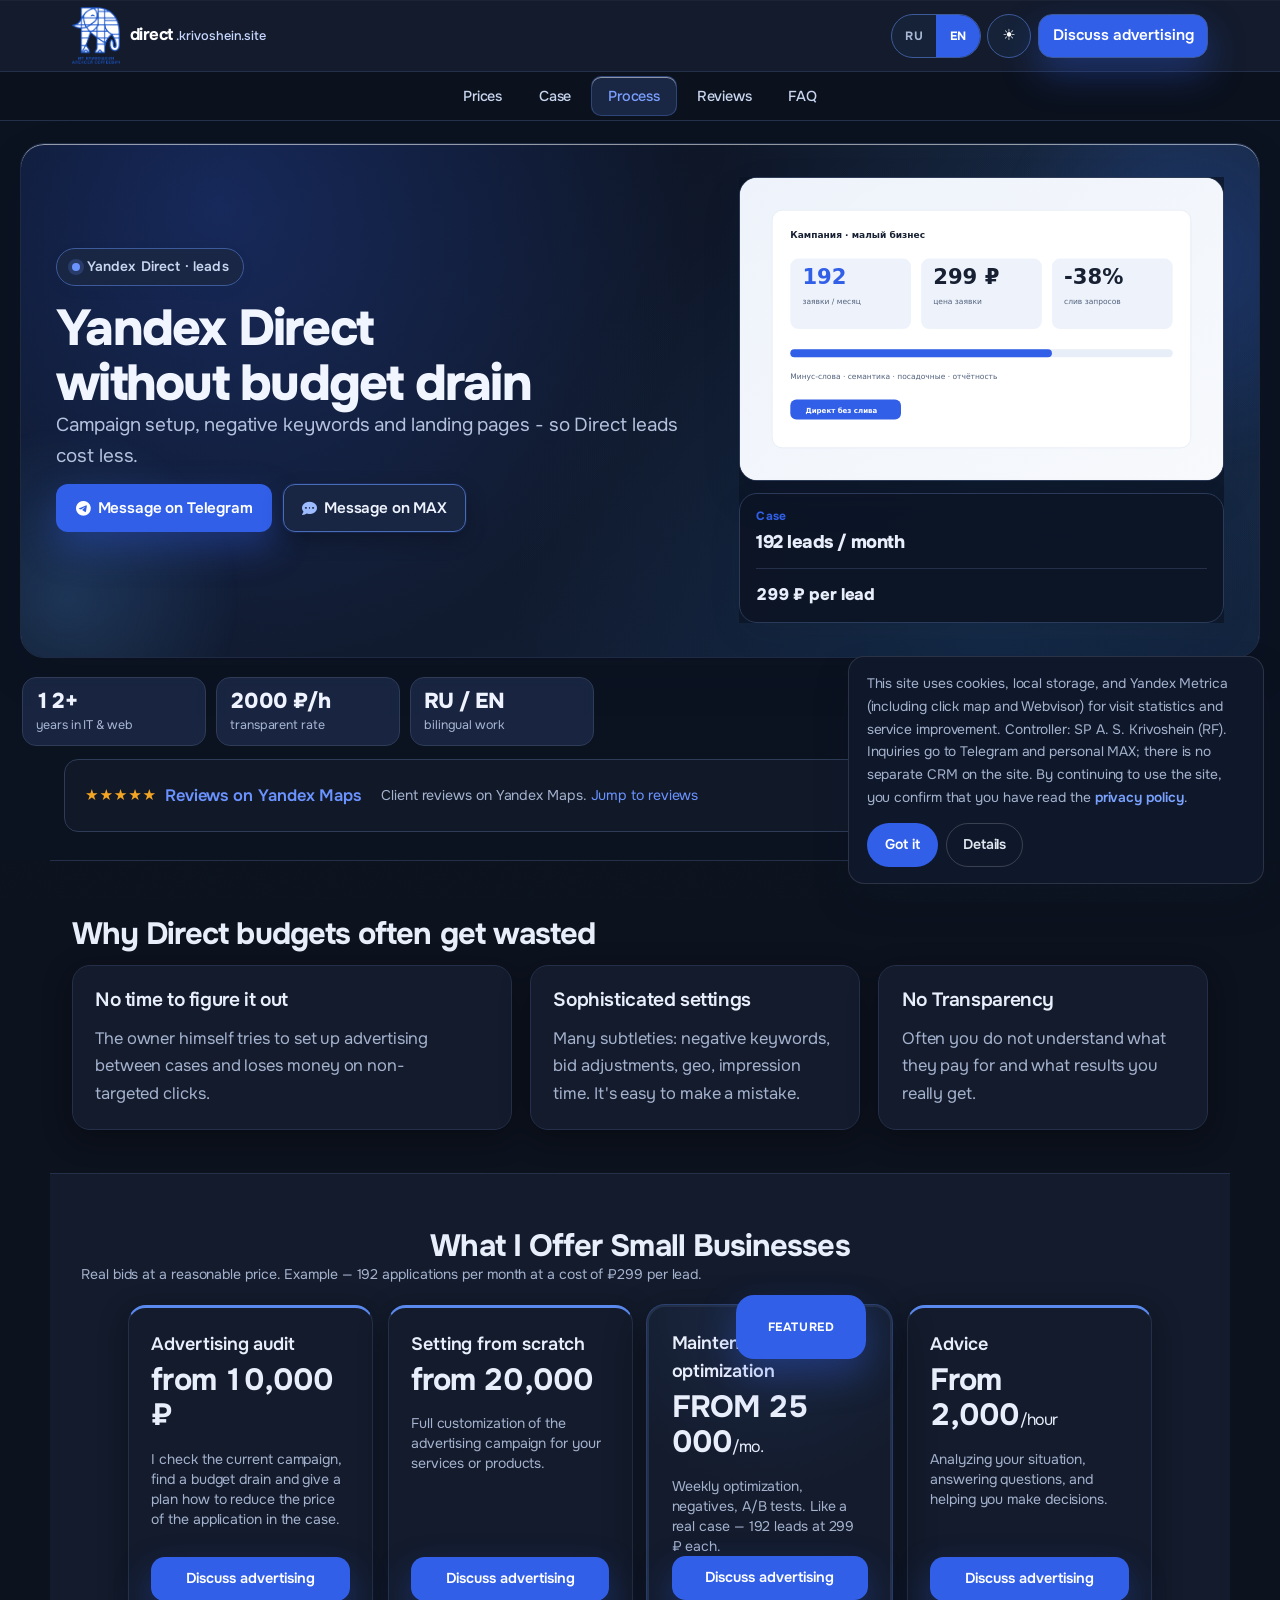
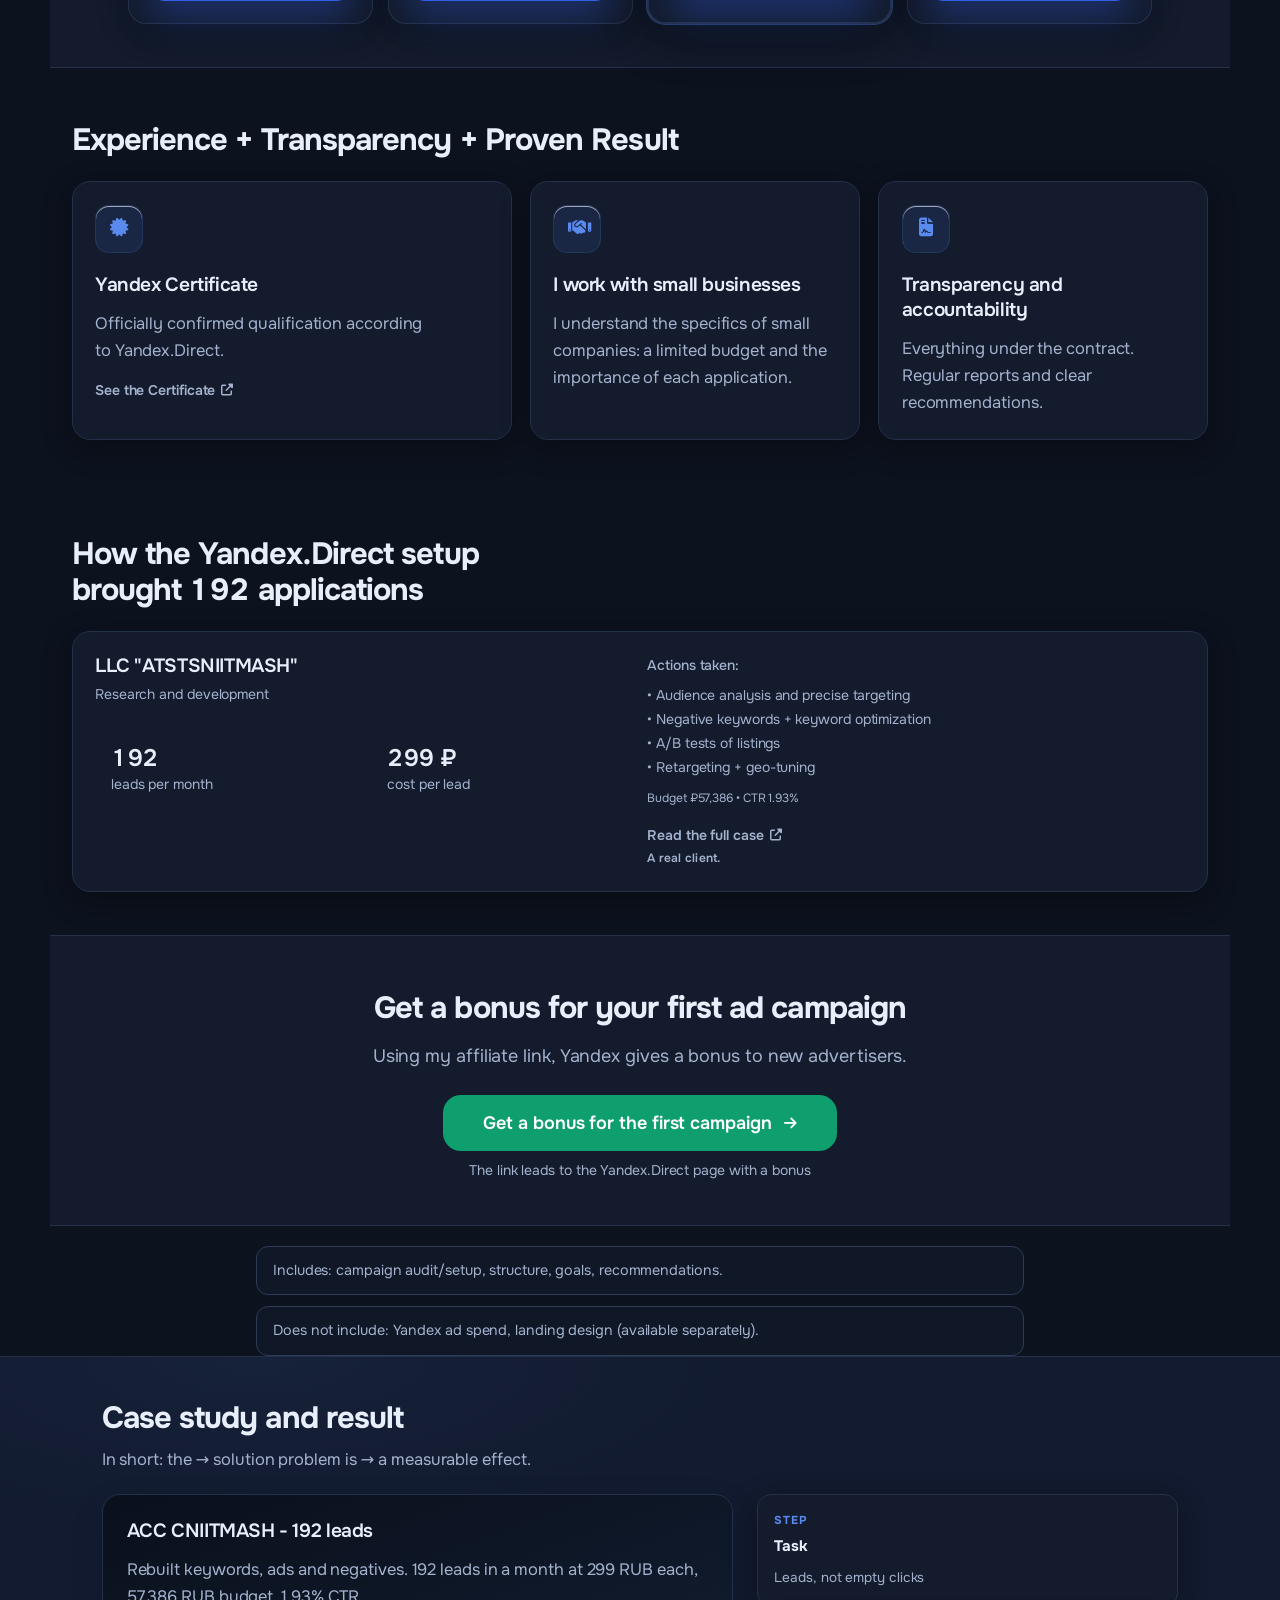
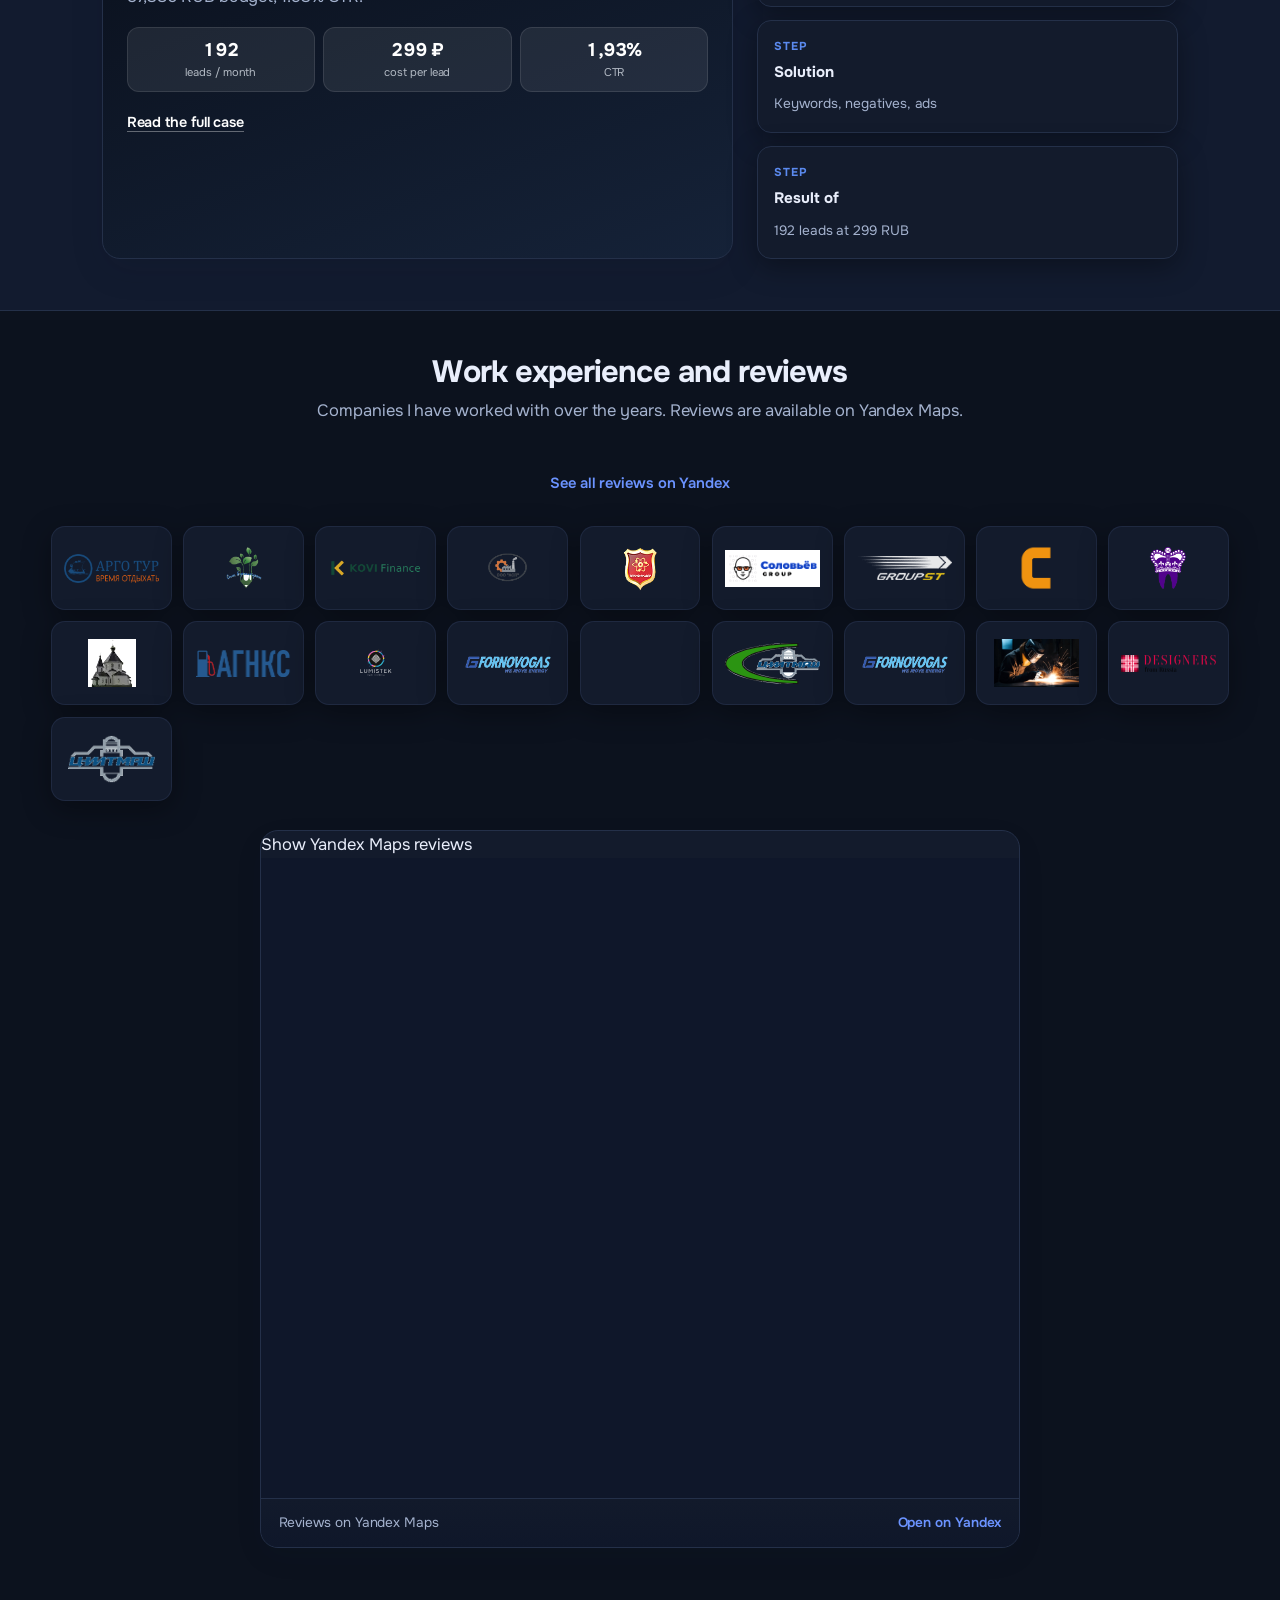
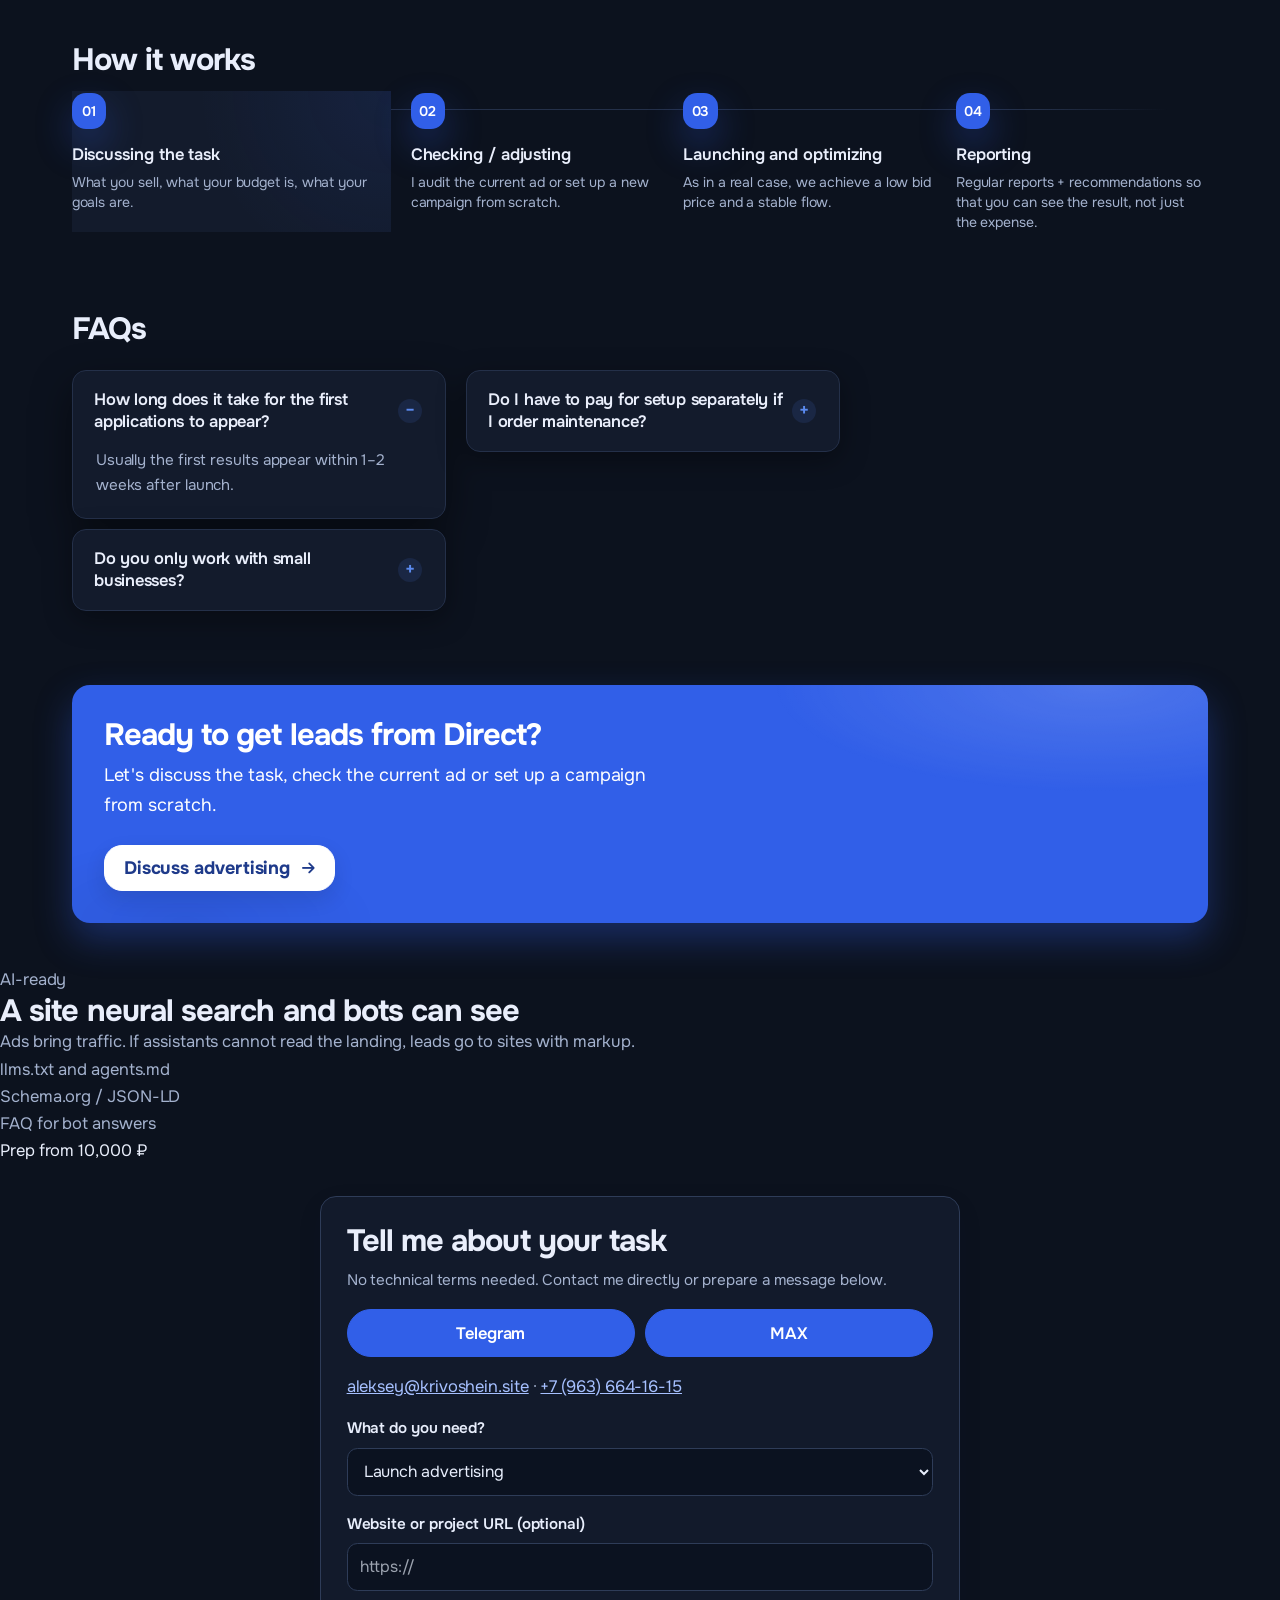
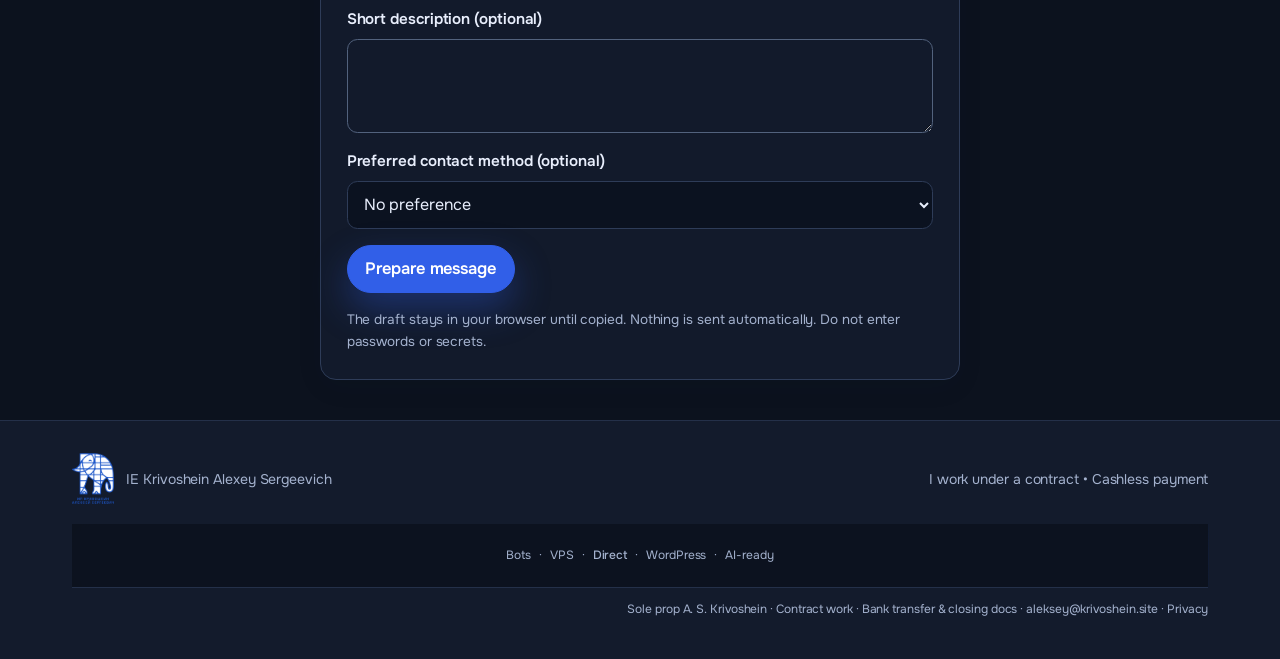
==== index.html @ a892d83e "fix: preserve brief context and contact choice Keep inquiry text in the browser, not in messenger UR" ====
<!DOCTYPE html>
<html lang="ru">
<head>
  <script>
  /* GitHub Pages / subpath staging: set base prefix. On *.krivoshein.site stays "/". */
  (function () {
    try {
      var m = location.pathname.match(/^\/([a-z0-9-]+-krivoshein-site)(?=\/|$)/i);
      var base = m ? ("/" + m[1] + "/") : "/";
      window.__KRV_BASE__ = base;
      // Expose helper for scripts
      window.krvUrl = function (path) {
        path = String(path || "");
        if (!path) return base;
        if (/^https?:\/\//i.test(path) || path.slice(0, 2) === "//") return path;
        if (path.charAt(0) === "/") path = path.slice(1);
        return base + path;
      };
    } catch (e) {
      window.__KRV_BASE__ = "/";
      window.krvUrl = function (path) {
        path = String(path || "");
        if (/^https?:\/\//i.test(path)) return path;
        return path.charAt(0) === "/" ? path : "/" + path;
      };
    }
  })();
  </script>

  <script>
  (function(){try{
    var t=null;
    try{var _q=new URLSearchParams(location.search).get('theme');if(_q==='light'||_q==='dark')t=_q;}catch(e){}
    if(t!=='light'&&t!=='dark'){try{var m=document.cookie.match(/(?:^|;\s*)krv_theme=(light|dark)/);if(m)t=m[1];}catch(e){}}
    if(t!=='light'&&t!=='dark'){try{t=localStorage.getItem('krv_theme');}catch(e){}}
    if(t!=='light'&&t!=='dark'){var h=new Date().getHours();t=(h>=7&&h<20)?'light':'dark';}
    document.documentElement.setAttribute('data-theme',t==='dark'?'dark':'light');
    // Language: only apply stored if user chose manually; else leave default, JS+geo will set
    var manual=localStorage.getItem('krv_lang_manual')==='1';
    var l=localStorage.getItem('krv_lang');
    if(manual&&(l==='ru'||l==='en')) document.documentElement.setAttribute('lang',l);
    else {
      // quick browser hint (no geo in FOUC)
      var nav=(navigator.languages&&navigator.languages[0])||navigator.language||'';
      nav=String(nav).toLowerCase();
      if(/^(ru|be|uk|kk|ky|uz)/.test(nav)) document.documentElement.setAttribute('lang','ru');
      else if(nav) document.documentElement.setAttribute('lang','en');
    }
  }catch(e){}})();
  </script>

  <meta charset="UTF-8">
  <meta name="viewport" content="width=device-width, initial-scale=1.0, viewport-fit=cover">
  <meta name="robots" content="index, follow, max-image-preview:large, max-snippet:-1, max-video-preview:-1">
  <meta name="yandex-verification" content="246fc3936e7bc629">
  <meta name="theme-color" content="#315fe8">

  <!-- Icons: transparent PNG preferred (no white plate) -->
  <link rel="icon" type="image/png" sizes="32x32" href="favicon-32x32.png?v=20260716u">
  <link rel="icon" type="image/png" sizes="16x16" href="favicon-16x16.png?v=20260716u">
  <link rel="icon" type="image/png" sizes="48x48" href="favicon-48x48.png?v=20260716u">
  <link rel="icon" type="image/png" href="favicon.png?v=20260716u">
  <link rel="shortcut icon" href="favicon.ico?v=20260716u">
  <link rel="icon" href="favicon.ico?v=20260716u" sizes="any">
  <link rel="apple-touch-icon" sizes="180x180" href="apple-touch-icon.png?v=20260716u">
  <link rel="icon" type="image/png" sizes="120x120" href="favicon-120x120.png?v=20260726f">
  <link rel="icon" type="image/png" sizes="192x192" href="android-chrome-192x192.png?v=20260726f">
  <link rel="mask-icon" href="android-chrome-192x192.png?v=20260716u" color="#315fe8">

  <meta name="format-detection" content="telephone=no">
  <meta name="description" content="Настройка и ведение Яндекс.Директ: аудит от 10 000 ₽, настройка от 20 000 ₽, ведение от 25 000 ₽/мес.">
  <title>Яндекс.Директ для малого бизнеса | Кривошеин</title>
  <link rel="canonical" href="https://direct.krivoshein.site/">
  <!-- AI discovery -->
  <link rel="describedby" href="https://direct.krivoshein.site/llms.txt" type="text/plain">
  <link rel="alternate" type="text/plain" title="llms.txt" href="https://direct.krivoshein.site/llms.txt">
  <link rel="alternate" type="text/plain" title="llms-full.txt" href="https://direct.krivoshein.site/llms-full.txt">
  <link rel="alternate" type="text/markdown" title="agents.md" href="https://direct.krivoshein.site/agents.md">
  <link rel="alternate" type="application/json" title="openapi.json" href="https://direct.krivoshein.site/openapi.json">
  <link rel="alternate" type="application/json" title="agent.json" href="https://direct.krivoshein.site/.well-known/agent.json">
  <meta name="ai-content-declaration" content="ai-assisted-human-reviewed">
  <meta name="author" content="ИП Кривошеин Алексей Сергеевич">
  <meta name="citation_author" content="Krivoshein Aleksey">
  <link rel="author" href="https://direct.krivoshein.site/humans.txt">


  <!-- Open Graph -->
  <meta property="og:type" content="website">
  <meta property="og:locale" content="ru_RU">
  <meta property="og:site_name" content="Директ | Кривошеин">
  <meta property="og:title" content="Яндекс.Директ для малого бизнеса">
  <meta property="og:description" content="Аудит, настройка и ведение Яндекс.Директ без слива бюджета. Сертифицированный специалист.">
  <meta property="og:url" content="https://direct.krivoshein.site/">
  <meta property="og:image" content="https://direct.krivoshein.site/og.jpg">
  <meta property="og:image:secure_url" content="https://direct.krivoshein.site/og.jpg">
  <meta property="og:image:type" content="image/jpeg">
  <meta property="og:image:width" content="1200">
  <meta property="og:image:height" content="630">
  <meta property="og:image:alt" content="Яндекс.Директ для малого бизнеса">

  <!-- Twitter -->
  <meta name="twitter:card" content="summary_large_image">
  <meta name="twitter:title" content="Яндекс.Директ для малого бизнеса">
  <meta name="twitter:description" content="Аудит, настройка и ведение Яндекс.Директ без слива бюджета. Сертифицированный специалист.">
  <meta name="twitter:image" content="https://direct.krivoshein.site/og.jpg">
  <link rel="manifest" href="site.webmanifest">
  <!-- CSS: Tailwind utilities + studio art direction -->
  <link rel="preload" href="assets/app.css" as="style">
  <link rel="preload" href="assets/art-design.css" as="style">
  <link rel="stylesheet" href="assets/fonts/onest.css">
  <link rel="stylesheet" href="assets/fonts/mono.css">
  <link rel="stylesheet" href="assets/app.css">
  <link rel="stylesheet" href="assets/fa/css/all.min.css">
  <link rel="stylesheet" href="assets/art-design.css">
  <link rel="stylesheet" href="assets/premium.css">
  <link rel="stylesheet" href="assets/theme-i18n.css?v=20260805lift">
  <link rel="stylesheet" href="assets/krv-lift.css?v=20260825aiready">
<link rel="stylesheet" href="assets/krv-bundle.css?v=20260825reviews2">
<!-- Structured Data / JSON-LD -->
  <script type="application/ld+json">
  {
    "@context": "https://schema.org",
    "@type": "Service",
    "name": "Настройка и ведение Яндекс.Директ для малого бизнеса",
    "description": "Аудит, настройка и ведение рекламы в Яндекс.Директ. Аудит от 10 000 ₽, настройка от 20 000 ₽, ведение от 25 000 ₽/мес. Сертифицированный специалист.",
    "url": "https://direct.krivoshein.site/",
    "provider": {
      "@type": "Person",
      "name": "Алексей Кривошеин",
      "url": "https://krivoshein.site/",
      "sameAs": [
        "https://yandex.ru/adv/expert/certificates?certId=301983",
        "https://t.me/DrSlon",
        "https://krivoshein.site/max/"
      ]
    },
    "areaServed": "RU",
    "serviceType": "Яндекс.Директ реклама",
    "offers": [
      {
        "@type": "Offer",
        "name": "Аудит рекламы",
        "price": "10000",
        "priceCurrency": "RUB",
        "description": "Проверка текущей кампании, нахождение ошибок и слива бюджета."
      },
      {
        "@type": "Offer",
        "name": "Настройка с нуля",
        "price": "20000",
        "priceCurrency": "RUB",
        "description": "Полная настройка рекламной кампании."
      },
      {
        "@type": "Offer",
        "name": "Ведение и оптимизация",
        "price": "25000",
        "priceCurrency": "RUB",
        "description": "Еженедельная оптимизация и отчёты (в месяц)."
      }
    ]
  }
  </script>
  <script type="application/ld+json">
{
  "@context": "https://schema.org",
  "@type": "Organization",
  "name": "ИП Кривошеин Алексей Сергеевич",
  "url": "https://krivoshein.site/",
  "logo": "https://direct.krivoshein.site/logo.png",
  "sameAs": [
    "https://github.com/A-Krivoshen",
    "https://t.me/DrSlon",
    "https://krivoshein.site/",
    "https://krivoshein.site/max/"
  ],
  "founder": {
    "@type": "Person",
    "name": "Алексей Кривошеин",
    "url": "https://krivoshein.site/"
  }
}
  </script>
  <script type="application/ld+json">
{
  "@context": "https://schema.org",
  "@type": "FAQPage",
  "mainEntity": [
    {
      "@type": "Question",
      "name": "Сколько нужно времени, чтобы появились первые заявки?",
      "acceptedAnswer": {
        "@type": "Answer",
        "text": "Обычно первые результаты появляются в течение 1-2 недель после запуска."
      }
    },
    {
      "@type": "Question",
      "name": "Нужно ли платить за настройку отдельно, если я заказываю ведение?",
      "acceptedAnswer": {
        "@type": "Answer",
        "text": "Да, настройка оплачивается один раз. Ведение - это ежемесячная работа."
      }
    },
    {
      "@type": "Question",
      "name": "Вы работаете только с малым бизнесом?",
      "acceptedAnswer": {
        "@type": "Answer",
        "text": "В основном да. Мне комфортно работать с небольшими компаниями."
      }
    }
  ]
}
  </script>
  <link rel="stylesheet" href="assets/cookie-pwa.css">
  <meta name="mobile-web-app-capable" content="yes">
  <meta name="apple-mobile-web-app-capable" content="yes">
  <meta name="apple-mobile-web-app-title" content="Яндекс.Директ">
  <!-- AI agent discovery -->
  <link rel="describedby" href="https://direct.krivoshein.site/llms.txt" type="text/markdown" title="llms.txt">
  <link rel="describedby" href="https://direct.krivoshein.site/llms-full.txt" type="text/markdown" title="llms-full.txt">
  <link rel="describedby" href="https://direct.krivoshein.site/agents.md" type="text/markdown" title="agents.md">
  <link rel="alternate" href="https://direct.krivoshein.site/ai.txt" type="text/plain" title="ai.txt">
  <link rel="alternate" href="https://direct.krivoshein.site/openapi.json" type="application/json" title="OpenAPI">
  <link rel="alternate" href="https://direct.krivoshein.site/.well-known/agent.json" type="application/json" title="agent.json">
  <link rel="api-catalog" href="https://direct.krivoshein.site/.well-known/api-catalog" type="application/linkset+json">
  <link rel="stylesheet" href="assets/krv-rwd.css?v=20261106clients">
  <!-- AI schema pack -->
<script type="application/ld+json">
{
  "@context": "https://schema.org",
  "@type": "WebSite",
  "name": "Яндекс.Директ",
  "url": "https://direct.krivoshein.site/",
  "inLanguage": [
    "ru-RU",
    "en"
  ],
  "description": "Аудит, настройка и ведение Яндекс.Директ без слива бюджета.",
  "publisher": {
    "@type": "Organization",
    "name": "ИП Кривошеин Алексей Сергеевич",
    "url": "https://krivoshein.site/"
  }
}
  </script>
<script type="application/ld+json">
{
  "@context": "https://schema.org",
  "@type": "BreadcrumbList",
  "itemListElement": [
    {
      "@type": "ListItem",
      "position": 1,
      "name": "Кривошеин",
      "item": "https://krivoshein.site/"
    },
    {
      "@type": "ListItem",
      "position": 2,
      "name": "Яндекс.Директ",
      "item": "https://direct.krivoshein.site/"
    }
  ]
}
  </script>
<script type="application/ld+json">
{
  "@context": "https://schema.org",
  "@type": "ProfessionalService",
  "name": "Яндекс.Директ",
  "url": "https://direct.krivoshein.site/",
  "image": "https://direct.krivoshein.site/og.jpg",
  "description": "Аудит, настройка и ведение Яндекс.Директ без слива бюджета.",
  "areaServed": "RU",
  "availableLanguage": [
    "Russian",
    "English"
  ],
  "priceRange": "₽₽",
  "telephone": "+79636641615",
  "email": "aleksey@krivoshein.site",
  "sameAs": [
    "https://t.me/DrSlon",
    "https://krivoshein.site/max/",
    "https://krivoshein.site/",
    "https://github.com/A-Krivoshen"
  ],
  "founder": {
    "@type": "Person",
    "name": "Алексей Кривошеин",
    "url": "https://krivoshein.site/"
  },
  "contactPoint": [
    {
      "@type": "ContactPoint",
      "contactType": "sales",
      "availableLanguage": [
        "Russian",
        "English"
      ],
      "url": "https://krivoshein.site/contacts/",
      "email": "aleksey@krivoshein.site",
      "telephone": "+79636641615"
    }
  ]
}
  </script>
  <link rel="stylesheet" href="assets/contact-brief.css?v=20261114">
</head>
<body class="has-mobile-cta art-lb" data-product="direct">
  <a class="skip-link" href="#main">К содержанию</a>

  <!-- NAV -->
  <nav class="bg-white border-b border-slate-200 sticky top-0 z-50">
    <div class="max-w-screen-xl mx-auto px-5">
            <div class="flex items-center justify-between gap-3 min-h-16 py-2">
        <div class="krv-nav-brand">
          <a href="https://direct.krivoshein.site">
            <img src="logo.png?v=20260716" alt="Krivoshein" width="56" height="66" class="krv-logo krv-logo--nav" decoding="async">
          </a>
          <div class="krv-nav-title">
            <span class="font-display text-2xl font-semibold tracking-tight">direct</span>
            <span class="text-slate-500 text-xl">.krivoshein.site</span>
          </div>
        </div>
        <div class="krv-nav-right">
          <a href="#brief"
             class="krv-nav-cta inline-flex items-center justify-center px-5 py-2.5 text-sm font-semibold bg-krv text-white border border-transparent hover:bg-krv-dark rounded-2xl transition-all shadow-krv-cta">
            Обсудить рекламу
          </a>
        </div>
      </div>
    </div>
  </nav>
  <!-- PREMIUM SUBNAV -->
  <nav class="krv-subnav" aria-label="Разделы страницы">
    <div class="krv-subnav__inner">
      <a href="#pricing">Цены</a>
      <a href="#case">Кейс</a>
      <a href="#how">Процесс</a>
      <a href="#reviews">Отзывы</a>
      <a href="#faq">FAQ</a>
    </div>
  </nav>

<main id="main">
<!-- HERO -->
  <div class="drslon-hero-wrap">
    <section class="drslon-hero drslon-hero--split" aria-label="Яндекс.Директ">
      <div class="drslon-hero__inner">
        <div class="drslon-hero__chip">
          <span class="drslon-hero__chip-dot" aria-hidden="true"></span>
          <span>Яндекс.Директ · заявки</span>
        </div>
        <h1 class="drslon-hero__title">Яндекс.Директ<br>без слива бюджета</h1>
        <p class="drslon-hero__lead">Настройка кампаний, минус-слова и посадочные. Чтобы заявки из Директа шли дешевле.</p>
        <div class="drslon-hero__cta">
          <a class="drslon-hero__btn drslon-hero__btn--primary" href="https://t.me/DrSlon" target="_blank" rel="noopener noreferrer">
            <i class="fa-brands fa-telegram" aria-hidden="true"></i>
            Написать в Telegram
          </a>
          <a class="drslon-hero__btn drslon-hero__btn--ghost" href="https://krivoshein.site/max" target="_blank" rel="noopener noreferrer">
            <i class="fa-solid fa-comment-dots" aria-hidden="true"></i>
            Написать в MAX
          </a>
        </div>
      </div>

      <aside class="drslon-hero__visual" aria-label="Кейс Директ">
        <div class="drslon-hero__shot">
          <img fetchpriority="high" src="assets/cases/direct-hero.svg" alt="Кейс: 192 заявки по 299 рублей" width="960" height="600" loading="eager" decoding="async">
        </div>
        <div class="drslon-hero__panel drslon-hero__panel--compact">
          <div class="drslon-hero__panel-kicker">Кейс</div>
          <div class="drslon-hero__panel-title">192 заявки / мес</div>
          <div class="drslon-hero__panel-price">299 ₽ за лид</div>
        </div>
      </aside>
    </section>

      <div class="drslon-hero__stats krv-hero-trust" role="list" aria-label="Ключевые факты">
        <div class="drslon-hero__stat" role="listitem">
          <span class="drslon-hero__stat-value">12+</span>
          <span class="drslon-hero__stat-label">лет в ИТ и веб</span>
        </div>
        <div class="drslon-hero__stat" role="listitem">
          <span class="drslon-hero__stat-value">2000 ₽/h</span>
          <span class="drslon-hero__stat-label">прозрачная ставка</span>
        </div>
        <div class="drslon-hero__stat" role="listitem">
          <span class="drslon-hero__stat-value">RU / EN</span>
          <span class="drslon-hero__stat-label">двуязычная работа</span>
        </div>
      </div>
      <div class="krv-social-strip">
        <a class="krv-social-strip__rating" href="https://yandex.ru/maps/org/ip_krivoshein_aleksey_sergeyevich/100156734340/reviews/" target="_blank" rel="noopener noreferrer">
          <span class="krv-social-strip__stars" aria-hidden="true">★★★★★</span>
          <span>Отзывы на Яндекс Картах</span>
        </a>
        <p class="krv-social-strip__note">Отзывы клиентов на Яндекс Картах. <a href="#reviews">Перейти к отзывам</a></p>
      </div>

  </div>


  <!-- ПРОБЛЕМА -->
  <div class="max-w-screen-xl mx-auto px-5 py-8 md:py-10 lg:py-12 border-t border-slate-200">
    <div class="max-w-2xl mb-6 md:mb-5 md:mb-6">
      <h2 class="font-display text-3xl tracking-tight font-semibold mt-3">Почему в Директе часто сливают бюджет</h2>
    </div>

    <div class="grid krv-asym-grid md:grid-cols-3 gap-5">
      <div class="krv-reveal bg-white p-6 md:p-7 rounded-3xl border border-slate-200 hover:shadow-sm transition-all" data-reveal-delay="1">
        <h3 class="font-semibold text-xl">Нет времени разбираться</h3>
        <p class="mt-3 text-slate-600">Владелец сам пытается настроить рекламу между делами и теряет деньги на нецелевых кликах.</p>
      </div>
      <div class="krv-reveal bg-white p-6 md:p-7 rounded-3xl border border-slate-200 hover:shadow-sm transition-all" data-reveal-delay="2">
        <h3 class="font-semibold text-xl">Сложные настройки</h3>
        <p class="mt-3 text-slate-600">Много тонкостей: минус-слова, корректировки ставок, гео, время показа. Легко ошибиться.</p>
      </div>
      <div class="krv-reveal bg-white p-6 md:p-7 rounded-3xl border border-slate-200 hover:shadow-sm transition-all" data-reveal-delay="3">
        <h3 class="font-semibold text-xl">Нет прозрачности</h3>
        <p class="mt-3 text-slate-600">Часто не понимаешь, за что именно платят и какие результаты реально получаешь.</p>
      </div>
    </div>
  </div>

  <!-- УСЛУГИ И ЦЕНЫ -->
  <div id="pricing" class="max-w-screen-xl mx-auto px-5 py-8 md:py-10 lg:py-12 bg-white border-y border-slate-200 krv-reveal">
    <div class="text-center mb-6 md:mb-5 md:mb-6">
      <h2 class="font-display text-3xl tracking-tight font-semibold mt-3">Что я предлагаю малому бизнесу</h2>
      <p class="text-sm text-slate-600 max-w-md mx-auto">Реальные заявки по разумной цене. Пример - 192 заявки за месяц при стоимости 299 ₽ за лид.</p>
    </div>

    <div class="grid krv-keep-equal md:grid-cols-2 lg:grid-cols-4 gap-5 max-w-5xl mx-auto">
      <div class="border border-slate-200 rounded-3xl p-6 flex flex-col hover:shadow-sm transition-all">
        <div class="flex-1">
          <div class="font-semibold text-lg">Аудит рекламы</div>
          <div class="mt-1 text-3xl font-semibold tracking-tight">от 10 000 ₽</div>
          <div class="mt-4 text-sm text-slate-600">Проверяю текущую кампанию, нахожу слив бюджета и даю план, как в кейсе снизить цену заявки.</div>
        
        </div>
        <a href="#brief" data-krv-need="audit"
           class="mt-auto pt-5 block text-center bg-krv shadow-krv-cta hover:bg-krv-dark transition-colors text-white font-semibold py-3 rounded-2xl text-sm">
          Обсудить рекламу
        </a>
            </div>

      <div class="border border-slate-200 rounded-3xl p-6 flex flex-col hover:shadow-sm transition-all">
        <div class="flex-1">
          <div class="font-semibold text-lg">Настройка с нуля</div>
          <div class="mt-1 text-3xl font-semibold tracking-tight">от 20 000 ₽</div>
          <div class="mt-4 text-sm text-slate-600">Полная настройка рекламной кампании под ваши услуги или товары.</div>
        
        </div>
        <a href="#brief" data-krv-need="launch"
           class="mt-auto pt-5 block text-center bg-krv shadow-krv-cta hover:bg-krv-dark transition-colors text-white font-semibold py-3 rounded-2xl text-sm">
          Обсудить рекламу
        </a>
            </div>

      <div class="border-2 border-krv rounded-3xl p-6 flex flex-col relative hover:shadow-sm transition-all">
        <div class="absolute -top-3 right-6 bg-krv text-white text-xs font-bold px-4 h-7 flex items-center rounded-3xl tracking-wider">ПОПУЛЯРНО</div>
        <div class="flex-1">
          <div class="font-semibold text-lg">Ведение и оптимизация</div>
          <div class="mt-1 text-3xl font-semibold tracking-tight">от 25 000 ₽<span class="text-base font-normal">/мес</span></div>
          <div class="mt-4 text-sm text-slate-600">Еженедельная оптимизация, минус-слова, A/B-тесты. Результат как в реальном кейсе - 192 заявки по 299 ₽ за лид.</div>
        
        </div>
        <a href="#brief" data-krv-need="optimize"
           class="mt-auto pt-5 block text-center bg-krv shadow-krv-cta hover:bg-krv-dark transition-colors text-white font-semibold py-3 rounded-2xl text-sm">
          Обсудить рекламу
        </a>
            </div>

      <div class="border border-slate-200 rounded-3xl p-6 flex flex-col hover:shadow-sm transition-all">
        <div class="flex-1">
          <div class="font-semibold text-lg">Консультация</div>
          <div class="mt-1 text-3xl font-semibold tracking-tight">от 2 000 ₽<span class="text-base font-normal">/час</span></div>
          <div class="mt-4 text-sm text-slate-600">Разбор вашей ситуации, ответы на вопросы, помощь в принятии решений.</div>
        
        </div>
        <a href="#brief" data-krv-need="consult"
           class="mt-auto pt-5 block text-center bg-krv shadow-krv-cta hover:bg-krv-dark transition-colors text-white font-semibold py-3 rounded-2xl text-sm">
          Обсудить рекламу
        </a>
            </div>
    </div>
  </div>

  <!-- ПОЧЕМУ Я -->
  <div class="max-w-screen-xl mx-auto px-5 py-8 md:py-10 lg:py-12">
    <div class="max-w-2xl mb-5 md:mb-6">
      <h2 class="font-display text-3xl tracking-tight font-semibold mt-3">Опыт + прозрачность + доказанный результат</h2>
    </div>

    <div class="grid krv-asym-grid md:grid-cols-3 gap-5">
      <div class="krv-reveal bg-white p-6 md:p-7 rounded-3xl border border-slate-200 hover:shadow-sm transition-all" data-reveal-delay="1">
        <div class="w-12 h-12 bg-krv-soft text-krv rounded-2xl flex items-center justify-center mb-5">
          <i class="fa-solid fa-certificate"></i>
        </div>
        <h3 class="font-semibold text-xl">Сертификат Яндекса</h3>
        <p class="mt-3 text-slate-600">Официально подтверждённая квалификация по Яндекс.Директ.</p>
        <a href="https://yandex.ru/adv/expert/certificates?certId=301983&lastname=Кривошеин" target="_blank" 
           class="inline-flex items-center text-sm text-krv mt-4 hover:underline">
          Посмотреть сертификат <i class="fa-solid fa-external-link-alt ml-1.5 text-xs"></i>
        </a>
      </div>

      <div class="krv-reveal bg-white p-6 md:p-7 rounded-3xl border border-slate-200 hover:shadow-sm transition-all" data-reveal-delay="2">
        <div class="w-12 h-12 bg-krv-soft text-krv rounded-2xl flex items-center justify-center mb-5">
          <i class="fa-solid fa-handshake"></i>
        </div>
        <h3 class="font-semibold text-xl">Работаю с малым бизнесом</h3>
        <p class="mt-3 text-slate-600">Понимаю специфику небольших компаний: ограниченный бюджет и важность каждой заявки.</p>
      </div>

      <div class="krv-reveal bg-white p-6 md:p-7 rounded-3xl border border-slate-200 hover:shadow-sm transition-all" data-reveal-delay="3">
        <div class="w-12 h-12 bg-krv-soft text-krv rounded-2xl flex items-center justify-center mb-5">
          <i class="fa-solid fa-file-contract"></i>
        </div>
        <h3 class="font-semibold text-xl">Прозрачность и отчётность</h3>
        <p class="mt-3 text-slate-600">Всё по договору. Регулярные отчёты и понятные рекомендации.</p>
      </div>
    </div>
  </div>

  <!-- КЕЙС -->
  <div class="max-w-screen-xl mx-auto px-5 py-8 md:py-10 lg:py-12">
    <div class="max-w-2xl mb-5 md:mb-6">
      <h2 class="font-display text-3xl tracking-tight font-semibold mt-3">Как настройка Директа принесла 192 заявки</h2>
    </div>

    <div class="bg-white border border-slate-200 rounded-3xl p-7 md:p-8">
      <div class="grid md:grid-cols-2 gap-8">
        <div>
          <h3 class="font-semibold text-lg">ООО «АЦЦНИИТМАШ»</h3>
          <p class="text-sm text-slate-600 mt-1">Научные исследования и технологические разработки</p>

          <div class="mt-5 grid grid-cols-2 gap-4 text-sm">
            <div class="bg-slate-50 rounded-2xl p-4">
              <div class="text-2xl font-semibold tracking-tighter">192</div>
              <div class="text-slate-600">заявки за месяц</div>
            </div>
            <div class="bg-slate-50 rounded-2xl p-4">
              <div class="text-2xl font-semibold tracking-tighter">299 ₽</div>
              <div class="text-slate-600">стоимость заявки</div>
            </div>
          </div>
        </div>

        <div class="text-sm text-slate-600">
          <p class="font-medium text-slate-700">Что было сделано:</p>
          <ul class="mt-2 space-y-1 text-sm">
            <li>• Анализ аудитории и точный таргетинг</li>
            <li>• Минус-слова + оптимизация ключей</li>
            <li>• A/B-тесты объявлений</li>
            <li>• Ретаргетинг + гео-настройка</li>
          </ul>
          <p class="mt-3 text-xs text-slate-500">Бюджет 57 386 ₽ • CTR 1,93%</p>

          <a href="https://krivoshein.site/kak-nastroyka-reklamy-v-yandeks-direkt-pomogla-ooo-atstsniitmash-privlech-bolshe-klientov/" target="_blank"
             class="inline-flex items-center mt-4 text-sm font-medium text-krv hover:text-krv-dark">
            Читать полный кейс <i class="fa-solid fa-external-link-alt ml-1.5 text-xs"></i>
          </a>
          <p class="mt-1 text-xs text-emerald-600">Реальный клиент.</p>
        </div>
      </div>
    </div>
  </div>

  <!-- БОНУС -->
  <div class="max-w-screen-xl mx-auto px-5 py-8 md:py-10 lg:py-12 bg-white border-y border-slate-200">
    <div class="max-w-2xl mx-auto text-center">
      <h2 class="font-display text-3xl tracking-tight font-semibold mt-3">Получите бонус на первую рекламную кампанию</h2>
      <p class="mt-4 text-lg text-slate-600">По моей партнёрской ссылке Яндекс даёт бонус новым рекламодателям.</p>
      
      <a href="https://ya.cc/8m2qtL" target="_blank"
         class="mt-6 inline-flex items-center justify-center gap-x-3 bg-emerald-600 hover:bg-emerald-700 transition-all text-white font-semibold px-10 min-h-14 py-3.5 rounded-3xl text-lg">
        Получить бонус на первую кампанию
        <i class="fa-solid fa-arrow-right"></i>
      </a>
      <p class="mt-3 text-sm text-slate-500">Ссылка ведёт на страницу Яндекс.Директ с бонусом</p>
    </div>
  </div>

  
  <!-- PREMIUM CASE -->
        <div class="krv-price-notes">
      <p>Входит: аудит/настройка кампаний, структура, цели, рекомендации.</p>
      <p>Не входит: рекламный бюджет в Яндексе, дизайн лендинга (можно отдельно).</p>
    </div>
<section class="krv-section krv-section--alt krv-reveal" id="case">
    <div class="krv-section__wrap">
      <div class="krv-section__head">
        <h2>Кейс и результат</h2>
        <p>Коротко: задача → решение → измеримый эффект.</p>
      </div>
      <div class="krv-case">
        <div class="krv-case__main">
          <h3>ООО «АЦЦНИИТМАШ» - 192 заявки</h3>
          <p>Пересобрал семантику, объявления и минус-слова. За месяц 192 заявки по 299 ₽ при бюджете 57 386 ₽, CTR 1,93%.</p>
          <div class="krv-case__metrics">
          <div class="krv-case__metric"><strong>192</strong><span>заявки / мес</span></div>
          <div class="krv-case__metric"><strong>299 ₽</strong><span>стоимость лида</span></div>
          <div class="krv-case__metric"><strong>1,93%</strong><span>CTR</span></div>
          </div>
          <a href="https://krivoshein.site/kak-nastroyka-reklamy-v-yandeks-direkt-pomogla-ooo-atstsniitmash-privlech-bolshe-klientov/" target="_blank" rel="noopener">Читать полный кейс</a>
        </div>
        <div class="krv-case__side">
        <div class="krv-case__step"><b>Шаг</b><strong>Задача</strong><span>Заявки, не пустые клики</span></div>
        <div class="krv-case__step"><b>Шаг</b><strong>Решение</strong><span>Семантика, минуса, объявления</span></div>
        <div class="krv-case__step"><b>Шаг</b><strong>Результат</strong><span>192 заявки по 299 ₽</span></div>
        </div>
      </div>
    </div>
  </section>

  <!-- SOCIAL PROOF: real clients + Yandex reviews -->
  <section class="krv-proof krv-reveal" id="reviews" aria-label="Клиенты и отзывы">
    <div class="krv-proof__head">
      <h2 data-krv-text="experience">Опыт сотрудничества и отзывы</h2>
      <p data-krv-text="experienceLead">Компании, с которыми я работал в разные годы. Отзывы обо мне доступны на Яндекс Картах.</p>
    </div>

    <div class="krv-proof__rating">
      <a class="krv-proof__rating-link" href="https://yandex.ru/maps/org/ip_krivoshein_aleksey_sergeyevich/100156734340/reviews/" target="_blank" rel="noopener noreferrer">Смотреть все отзывы на Яндексе</a>
    </div>

        <div class="krv-clients" role="list">
      <a class="krv-client" href="https://argotur.ru/" target="_blank" rel="noopener noreferrer nofollow" title="Арго Тур">
        <div class="krv-client__logo"><img src="assets/proof/argotur.png" alt="Арго Тур" loading="lazy" decoding="async" width="120" height="48"></div>
      </a>
      <a class="krv-client" href="https://силабухгалтерии.рф/" target="_blank" rel="noopener noreferrer nofollow" title="Сила бухгалтерии">
        <div class="krv-client__logo"><img src="assets/proof/sila-logo-160.png" alt="Сила бухгалтерии" loading="lazy" decoding="async" width="120" height="48"></div>
      </a>
      <a class="krv-client" href="https://kovifinance.ru/" target="_blank" rel="noopener noreferrer nofollow" title="KOVIFINANCE">
        <div class="krv-client__logo"><img src="assets/proof/kovi.png" alt="KOVIFINANCE" loading="lazy" decoding="async" width="120" height="48"></div>
      </a>
      <a class="krv-client" href="https://acasp.ru/" target="_blank" rel="noopener noreferrer nofollow" title="АСП">
        <div class="krv-client__logo"><img src="assets/proof/asp.png" alt="АСП" loading="lazy" decoding="async" width="120" height="48"></div>
      </a>
      <a class="krv-client" href="https://tleader.ru/" target="_blank" rel="noopener noreferrer nofollow" title="Технолидер">
        <div class="krv-client__logo"><img src="assets/proof/full-logo.png" alt="Технолидер" loading="lazy" decoding="async" width="120" height="48"></div>
      </a>
      <a class="krv-client" href="https://solovie.ru/" target="_blank" rel="noopener noreferrer nofollow" title="Соловьи.Ай.Ти">
        <div class="krv-client__logo"><img src="assets/proof/solov.png" alt="Соловьи.Ай.Ти" loading="lazy" decoding="async" width="120" height="48"></div>
      </a>
      <a class="krv-client" href="https://groupst.ru/" target="_blank" rel="noopener noreferrer nofollow" title="GroupST">
        <div class="krv-client__logo"><img src="assets/proof/header-logo.png" alt="GroupST" loading="lazy" decoding="async" width="120" height="48"></div>
      </a>
      <a class="krv-client" href="https://realestate.cambobiz.co/" target="_blank" rel="noopener noreferrer nofollow" title="Cambobiz">
        <div class="krv-client__logo"><img src="assets/proof/base_icon.png" alt="Cambobiz" loading="lazy" decoding="async" width="120" height="48"></div>
      </a>
      <a class="krv-client" href="https://стоматолог-мурашова.рф/" target="_blank" rel="noopener noreferrer nofollow" title="Стоматолог Мурашова">
        <div class="krv-client__logo"><img src="assets/proof/screenshot_2-1.png" alt="Стоматолог Мурашова" loading="lazy" decoding="async" width="120" height="48"></div>
      </a>
      <a class="krv-client" href="https://rogovo-hram.ru/" target="_blank" rel="noopener noreferrer nofollow" title="Храм в Рогово">
        <div class="krv-client__logo"><img src="assets/proof/rogovo.webp" alt="Храм в Рогово" loading="lazy" decoding="async" width="120" height="48"></div>
      </a>
      <a class="krv-client" href="https://agnks.ru/" target="_blank" rel="noopener noreferrer nofollow" title="АГНКС">
        <div class="krv-client__logo"><img src="assets/proof/agnks-logo-191x54-1.png" alt="АГНКС" loading="lazy" decoding="async" width="120" height="48"></div>
      </a>
      <a class="krv-client" href="https://lumistek.ru/" target="_blank" rel="noopener noreferrer nofollow" title="LUMISTEK">
        <div class="krv-client__logo"><img src="assets/proof/lumistek.svg" alt="LUMISTEK" loading="lazy" decoding="async" width="120" height="48"></div>
      </a>
      <a class="krv-client" href="https://форновогаз.рф/" target="_blank" rel="noopener noreferrer nofollow" title="Fornovo Gas">
        <div class="krv-client__logo"><img src="assets/proof/logo_fornovogas.png" alt="Fornovo Gas" loading="lazy" decoding="async" width="120" height="48"></div>
      </a>
      <a class="krv-client" href="https://www.softcomlan.com/" target="_blank" rel="noopener noreferrer nofollow" title="Softcomlan">
        <div class="krv-client__logo"><img src="assets/proof/screenshot_20251014.png" alt="Softcomlan" loading="lazy" decoding="async" width="120" height="48"></div>
      </a>
      <a class="krv-client" href="https://accp-cniitmash.ru/" target="_blank" rel="noopener noreferrer nofollow" title="НАКС ЦНИИТМАШ">
        <div class="krv-client__logo"><img src="assets/proof/lodi-lodi.svg" alt="НАКС ЦНИИТМАШ" loading="lazy" decoding="async" width="120" height="48"></div>
      </a>
      <a class="krv-client" href="https://fornovogas.kz/" target="_blank" rel="noopener noreferrer nofollow" title="Форновогаз KZ">
        <div class="krv-client__logo"><img src="assets/proof/logo_fornovogas.png" alt="Форновогаз KZ" loading="lazy" decoding="async" width="120" height="48"></div>
      </a>
      <a class="krv-client" href="https://skd73.ru/" target="_blank" rel="noopener noreferrer nofollow" title="СКД">
        <div class="krv-client__logo"><img src="assets/proof/kandinsky.png" alt="СКД" loading="lazy" decoding="async" width="120" height="48"></div>
      </a>
      <a class="krv-client" href="https://designersfromrussia.ru/" target="_blank" rel="noopener noreferrer nofollow" title="Designers from Russia">
        <div class="krv-client__logo"><img src="assets/proof/new_dfr_logo_to_site.png" alt="Designers from Russia" loading="lazy" decoding="async" width="120" height="48"></div>
      </a>
      <a class="krv-client" href="https://accniitmash.ru/" target="_blank" rel="noopener noreferrer nofollow" title="Аттестационный центр ЦНИИТМАШ">
        <div class="krv-client__logo"><img src="assets/proof/logo.gif" alt="Аттестационный центр ЦНИИТМАШ" loading="lazy" decoding="async" width="120" height="48"></div>
      </a>
    </div>

    
    <div class="krv-yandex-reviews" data-krv-reviews>
      <button type="button" class="krv-reviews-load" id="krv-reviews-load">Показать отзывы Яндекс Карт</button>
      <div class="krv-yandex-reviews__shell" hidden>
      <iframe class="krv-yandex-reviews__frame"
        data-src="https://yandex.ru/maps-reviews-widget/100156734340?comments"
        title="Отзывы клиентов на Яндекс Картах"
        loading="lazy"
        referrerpolicy="no-referrer-when-downgrade"></iframe>
      </div>
      <div class="krv-yandex-reviews__foot">
        <span>Отзывы на Яндекс Картах</span>
        <a href="https://yandex.ru/maps/org/ip_krivoshein_aleksey_sergeyevich/100156734340/reviews/" target="_blank" rel="noopener noreferrer">Открыть на Яндексе</a>
      </div>
    </div>
  </section>

  <!-- КАК ЭТО РАБОТАЕТ -->
  <div id="how" class="max-w-screen-xl mx-auto px-5 py-8 md:py-10 lg:py-12 krv-reveal">
    <div class="max-w-xl mb-6 md:mb-5 md:mb-6">
      <h2 class="font-display text-3xl tracking-tight font-semibold">Как это работает</h2>
    </div>

    <div class="grid sm:grid-cols-2 lg:grid-cols-4 gap-6">
      <div class="flex gap-x-4">
        <div class="w-9 h-9 bg-krv text-white rounded-2xl flex-shrink-0 flex items-center justify-center font-semibold text-sm">01</div>
        <div>
          <div class="font-semibold">Обсуждаем задачу</div>
          <div class="text-sm text-slate-600 mt-1">Что продаёте, какой бюджет, какие цели.</div>
        </div>
      </div>
      <div class="flex gap-x-4">
        <div class="w-9 h-9 bg-krv text-white rounded-2xl flex-shrink-0 flex items-center justify-center font-semibold text-sm">02</div>
        <div>
          <div class="font-semibold">Проверяю / настраиваю</div>
          <div class="text-sm text-slate-600 mt-1">Делаю аудит текущей рекламы или настраиваю новую кампанию с нуля.</div>
        </div>
      </div>
      <div class="flex gap-x-4">
        <div class="w-9 h-9 bg-krv text-white rounded-2xl flex-shrink-0 flex items-center justify-center font-semibold text-sm">03</div>
        <div>
          <div class="font-semibold">Запускаем и оптимизируем</div>
          <div class="text-sm text-slate-600 mt-1">Как в реальном кейсе - добиваемся низкой цены заявки и стабильного потока.</div>
        </div>
      </div>
      <div class="flex gap-x-4">
        <div class="w-9 h-9 bg-krv text-white rounded-2xl flex-shrink-0 flex items-center justify-center font-semibold text-sm">04</div>
        <div>
          <div class="font-semibold">Отчитываюсь</div>
          <div class="text-sm text-slate-600 mt-1">Регулярные отчёты + рекомендации, чтобы вы видели результат, а не только расход.</div>
        </div>
      </div>
    </div>
  </div>


  <!-- FAQ -->
  <div id="faq" class="max-w-screen-xl mx-auto px-5 pb-10 md:pb-12 krv-reveal">
    <h2 class="font-display text-3xl tracking-tight font-semibold mb-5 md:mb-6">Частые вопросы</h2>
    <div class="krv-faq">
      <details open>
        <summary>Сколько нужно времени, чтобы появились первые заявки?</summary>
        <div class="krv-faq__a">Обычно первые результаты появляются в течение 1-2 недель после запуска.</div>
      </details>
      <details>
        <summary>Нужно ли платить за настройку отдельно, если я заказываю ведение?</summary>
        <div class="krv-faq__a">Да, настройка оплачивается один раз. Ведение - это ежемесячная работа.</div>
      </details>
      <details>
        <summary>Вы работаете только с малым бизнесом?</summary>
        <div class="krv-faq__a">В основном да. Мне комфортно работать с небольшими компаниями.</div>
      </details>
    </div>
  </div>

  <!-- CTA -->
  <div class="max-w-screen-xl mx-auto px-5 py-8 md:py-10 lg:py-12">
    <div class="bg-krv shadow-krv-cta rounded-3xl px-6 md:px-10 py-8 md:py-10 text-white">
      <div class="max-w-xl">
        <h2 class="font-display text-3xl tracking-tight font-semibold">Готовы получать заявки из Директа?</h2>
        <p class="mt-4 text-lg text-white">Обсудим задачу, проверю текущую рекламу или настрою кампанию с нуля.</p>
      </div>
      <div class="mt-5 md:mt-6">
        <a href="#brief"
           class="inline-flex items-center justify-center gap-x-3 bg-white text-krv-dark hover:bg-slate-100 transition-all font-semibold px-8 md:px-10 min-h-14 py-3.5 rounded-3xl text-base md:text-lg w-full sm:w-auto">Обсудить рекламу<i class="fa-solid fa-arrow-right"></i></a>
        
      </div>
    </div>
  </div>


<!-- FOOTER -->
  </main>

  <section class="krv-aiready" id="ai-ready" aria-labelledby="krv-aiready-title">
    <div class="krv-aiready__card">
      <p class="krv-aiready__kicker">AI-ready</p>
      <h2 id="krv-aiready-title">Сайт, который видят нейропоиск и боты</h2>
      <p class="krv-aiready__lead">Реклама приводит трафик. Если ассистенты не читают посадочную — заявки уходят к тем, у кого есть разметка.</p>
      <ul class="krv-aiready__facts">
        <li>llms.txt и agents.md</li>
        <li>Schema.org / JSON-LD</li>
        <li>FAQ под ответы ботов</li>
      </ul>
      <a class="krv-aiready__cta" href="https://ai-ready.krivoshein.site/">Подготовка от 10 000 ₽</a>
    </div>
  </section>

  <section class="krv-qual-section" id="brief" aria-label="Короткий бриф">
    <div id="krv-qual" class="krv-qual" data-krv-brief data-service="direct">
      <h2 data-krv-text="title">Коротко расскажите о задаче</h2>
      <p class="krv-qual__lead" data-krv-text="lead">Можно без технических терминов. Напишите сразу или подготовьте текст ниже.</p>
      <div class="krv-brief-channels">
        <a class="krv-brief-channel" href="https://t.me/DrSlon" target="_blank" rel="noopener noreferrer">Telegram</a>
        <a class="krv-brief-channel" href="https://krivoshein.site/max" target="_blank" rel="noopener noreferrer">MAX</a>
      </div>
      <p><a href="mailto:aleksey@krivoshein.site">aleksey@krivoshein.site</a> · <a href="tel:+79636641615">+7 (963) 664-16-15</a></p>
      <label for="krv-qual-need" data-krv-text="need">Что требуется?</label>
      <select id="krv-qual-need">
            <option value="Аудит текущих кампаний">Аудит текущих кампаний</option>
            <option value="Запуск с нуля">Запуск с нуля</option>
            <option value="Ведение помесячно">Ведение помесячно</option>
      </select>
      <label for="krv-qual-note" data-krv-text="note">Краткое описание (необязательно)</label>
      <textarea id="krv-qual-note" class="ym-disable-keys" rows="3" maxlength="2000" autocomplete="off"></textarea>
      <div class="krv-qual__actions"></div>
      <noscript><p>Подготовка текста требует JavaScript. Напишите напрямую удобным способом выше.</p></noscript>
      <p class="krv-brief-privacy" data-krv-text="privacy">Текст остаётся в браузере до копирования. Ничего не отправляется автоматически. Не указывайте пароли и секреты.</p>
    </div>
  </section>

  <footer class="border-t border-slate-200 py-8">
    <div class="max-w-screen-xl mx-auto px-5">
      <div class="flex flex-col md:flex-row items-center justify-between gap-y-4">
        <div class="flex items-center gap-x-3">
          <img src="logo.png?v=20260716" alt="Krivoshein" width="48" height="56" class="krv-logo krv-logo--footer" decoding="async">
          <span class="text-sm text-slate-600">ИП Кривошеин Алексей Сергеевич</span>
        </div>
        <div class="text-sm text-slate-500 text-center md:text-right">
          Работаю по договору • Безналичный расчёт
        </div>
      </div>
      <nav class="mt-5 flex flex-wrap items-center justify-center gap-x-2 gap-y-1 text-xs text-slate-400" aria-label="Другие услуги">
        <a href="https://bots.krivoshein.site/" class="hover:text-krv transition-colors">Боты</a>
        <span class="text-slate-300" aria-hidden="true">·</span>
        <a href="https://vps.krivoshein.site/" class="hover:text-krv transition-colors">VPS</a>
        <span class="text-slate-300" aria-hidden="true">·</span>
        <span class="text-slate-500">Директ</span>
        <span class="text-slate-300" aria-hidden="true">·</span>
        <a href="https://wordpress.krivoshein.site/" class="hover:text-krv transition-colors">WordPress</a>
        <span class="text-slate-300" aria-hidden="true">·</span>
        <a href="https://ai-ready.krivoshein.site/" class="hover:text-krv transition-colors krv-foot-ai">AI-ready</a>
      </nav>
    <p class="krv-footer-legal">ИП Кривошеин А. С. · Работа по договору · Безнал и закрывающие · aleksey@krivoshein.site · <a href="privacy.html">Конфиденциальность</a></p>
    </div>
    <!-- ai:llms https://direct.krivoshein.site/llms.txt -->
  </footer>

  <!-- MOBILE CTA BAR -->
  <div class="mobile-cta-bar" role="region" aria-label="Быстрая заявка">
    <a class="cta-secondary" href="https://t.me/DrSlon" target="_blank" rel="noopener noreferrer">Telegram</a>
    <a class="cta-secondary" href="https://krivoshein.site/max" target="_blank" rel="noopener noreferrer">MAX</a>
    <a class="cta-primary" href="#brief">Обсудить</a>
  </div>

  
        <div id="krv-cookie" class="krv-cookie" role="region" aria-label="Уведомление о cookies и аналитике" hidden>
    <p>
      Сайт использует cookies, локальное хранилище и Яндекс&nbsp;Метрику (в т.ч. карту кликов и Вебвизор)
      для статистики посещаемости и улучшения сервиса. Оператор — ИП Кривошеин&nbsp;А.&nbsp;С. (РФ).
      Заявки принимаются в Telegram и в личном MAX, отдельной CRM на сайте нет.
      Продолжая пользоваться сайтом, вы подтверждаете ознакомление с
      <a href="privacy.html">политикой конфиденциальности</a>.
    </p>
    <div class="krv-cookie__actions">
      <button type="button" class="krv-cookie__btn" id="krv-cookie-ok">Понятно</button>
      <a class="krv-cookie__link" href="privacy.html">Подробнее</a>
    </div>
  </div>

  <!-- Yandex.Metrika counter -->
  <script type="text/javascript">
    (function(m,e,t,r,i,k,a){
      m[i]=m[i]||function(){(m[i].a=m[i].a||[]).push(arguments)};
      m[i].l=1*new Date();
      for (var j = 0; j < document.scripts.length; j++) {if (document.scripts[j].src === r) { return; }}
      k=e.createElement(t),a=e.getElementsByTagName(t)[0],k.async=1,k.src=r,a.parentNode.insertBefore(k,a)
    })(window, document, 'script', 'https://mc.yandex.ru/metrika/tag.js?id=110134518', 'ym');
    ym(110134518, 'init', {ssr:true, webvisor:true, clickmap:true, accurateTrackBounce:true, trackLinks:true});
  </script>
  <noscript><div><img src="https://mc.yandex.ru/watch/110134518" style="position:absolute; left:-9999px;" alt="" /></div></noscript>
  <!-- /Yandex.Metrika counter -->
  <!-- KRV AI Assistant -->
  <script src="https://support.krivoshein.site/widget/krv-assistant.js?v=20261111r" defer data-api="https://support.krivoshein.site/api/v1" data-side="right"></script>

<script src="assets/cookie-pwa.js" defer></script>
  <script src="assets/premium.js" defer></script>
  <script>window.__KRV_METRIKA_ID=110134518;</script>
<script src="assets/krv-lift.js?v=20261114brief" defer></script>
  <script src="assets/theme-i18n.js?v=20261112clean" defer></script>
  <script id="krv-matrix-gate">
  (function(){
    try {
      if (window.matchMedia('(max-width:767.98px), (prefers-reduced-motion: reduce)').matches) return;
      var s=document.createElement('script');
      s.src='assets/krv-matrix.js'; s.defer=true;
      document.body.appendChild(s);
    } catch(e) {}
  })();
  </script>
  <script src="assets/krv-motion.js?v=20260805c" defer></script>
  <script src="assets/contact-brief.js?v=20261114" defer></script>
</body>
</html>
---- assets/app.css ----
*,:after,:before{--tw-border-spacing-x:0;--tw-border-spacing-y:0;--tw-translate-x:0;--tw-translate-y:0;--tw-rotate:0;--tw-skew-x:0;--tw-skew-y:0;--tw-scale-x:1;--tw-scale-y:1;--tw-pan-x: ;--tw-pan-y: ;--tw-pinch-zoom: ;--tw-scroll-snap-strictness:proximity;--tw-gradient-from-position: ;--tw-gradient-via-position: ;--tw-gradient-to-position: ;--tw-ordinal: ;--tw-slashed-zero: ;--tw-numeric-figure: ;--tw-numeric-spacing: ;--tw-numeric-fraction: ;--tw-ring-inset: ;--tw-ring-offset-width:0px;--tw-ring-offset-color:#fff;--tw-ring-color:rgba(59,130,246,.5);--tw-ring-offset-shadow:0 0 #0000;--tw-ring-shadow:0 0 #0000;--tw-shadow:0 0 #0000;--tw-shadow-colored:0 0 #0000;--tw-blur: ;--tw-brightness: ;--tw-contrast: ;--tw-grayscale: ;--tw-hue-rotate: ;--tw-invert: ;--tw-saturate: ;--tw-sepia: ;--tw-drop-shadow: ;--tw-backdrop-blur: ;--tw-backdrop-brightness: ;--tw-backdrop-contrast: ;--tw-backdrop-grayscale: ;--tw-backdrop-hue-rotate: ;--tw-backdrop-invert: ;--tw-backdrop-opacity: ;--tw-backdrop-saturate: ;--tw-backdrop-sepia: ;--tw-contain-size: ;--tw-contain-layout: ;--tw-contain-paint: ;--tw-contain-style: }::backdrop{--tw-border-spacing-x:0;--tw-border-spacing-y:0;--tw-translate-x:0;--tw-translate-y:0;--tw-rotate:0;--tw-skew-x:0;--tw-skew-y:0;--tw-scale-x:1;--tw-scale-y:1;--tw-pan-x: ;--tw-pan-y: ;--tw-pinch-zoom: ;--tw-scroll-snap-strictness:proximity;--tw-gradient-from-position: ;--tw-gradient-via-position: ;--tw-gradient-to-position: ;--tw-ordinal: ;--tw-slashed-zero: ;--tw-numeric-figure: ;--tw-numeric-spacing: ;--tw-numeric-fraction: ;--tw-ring-inset: ;--tw-ring-offset-width:0px;--tw-ring-offset-color:#fff;--tw-ring-color:rgba(59,130,246,.5);--tw-ring-offset-shadow:0 0 #0000;--tw-ring-shadow:0 0 #0000;--tw-shadow:0 0 #0000;--tw-shadow-colored:0 0 #0000;--tw-blur: ;--tw-brightness: ;--tw-contrast: ;--tw-grayscale: ;--tw-hue-rotate: ;--tw-invert: ;--tw-saturate: ;--tw-sepia: ;--tw-drop-shadow: ;--tw-backdrop-blur: ;--tw-backdrop-brightness: ;--tw-backdrop-contrast: ;--tw-backdrop-grayscale: ;--tw-backdrop-hue-rotate: ;--tw-backdrop-invert: ;--tw-backdrop-opacity: ;--tw-backdrop-saturate: ;--tw-backdrop-sepia: ;--tw-contain-size: ;--tw-contain-layout: ;--tw-contain-paint: ;--tw-contain-style: }/*! tailwindcss v3.4.17 | MIT License | https://tailwindcss.com*/*,:after,:before{border:0 solid #e5e7eb;box-sizing:border-box}:after,:before{--tw-content:""}:host,html{line-height:1.5;-webkit-text-size-adjust:100%;font-family:Inter,Arial,sans-serif;font-feature-settings:normal;font-variation-settings:normal;-moz-tab-size:4;-o-tab-size:4;tab-size:4;-webkit-tap-highlight-color:transparent}body{line-height:inherit;margin:0}hr{border-top-width:1px;color:inherit;height:0}abbr:where([title]){-webkit-text-decoration:underline dotted;text-decoration:underline dotted}h1,h2,h3,h4,h5,h6{font-size:inherit;font-weight:inherit}a{color:inherit;text-decoration:inherit}b,strong{font-weight:bolder}code,kbd,pre,samp{font-family:ui-monospace,SFMono-Regular,Menlo,Monaco,Consolas,Liberation Mono,Courier New,monospace;font-feature-settings:normal;font-size:1em;font-variation-settings:normal}small{font-size:80%}sub,sup{font-size:75%;line-height:0;position:relative;vertical-align:baseline}sub{bottom:-.25em}sup{top:-.5em}table{border-collapse:collapse;border-color:inherit;text-indent:0}button,input,optgroup,select,textarea{color:inherit;font-family:inherit;font-feature-settings:inherit;font-size:100%;font-variation-settings:inherit;font-weight:inherit;letter-spacing:inherit;line-height:inherit;margin:0;padding:0}button,select{text-transform:none}button,input:where([type=button]),input:where([type=reset]),input:where([type=submit]){-webkit-appearance:button;background-color:transparent;background-image:none}:-moz-focusring{outline:auto}:-moz-ui-invalid{box-shadow:none}progress{vertical-align:baseline}::-webkit-inner-spin-button,::-webkit-outer-spin-button{height:auto}[type=search]{-webkit-appearance:textfield;outline-offset:-2px}::-webkit-search-decoration{-webkit-appearance:none}::-webkit-file-upload-button{-webkit-appearance:button;font:inherit}summary{display:list-item}blockquote,dd,dl,figure,h1,h2,h3,h4,h5,h6,hr,p,pre{margin:0}fieldset{margin:0}fieldset,legend{padding:0}menu,ol,ul{list-style:none;margin:0;padding:0}dialog{padding:0}textarea{resize:vertical}input::-moz-placeholder,textarea::-moz-placeholder{color:#9ca3af;opacity:1}input::placeholder,textarea::placeholder{color:#9ca3af;opacity:1}[role=button],button{cursor:pointer}:disabled{cursor:default}audio,canvas,embed,iframe,img,object,svg,video{display:block;vertical-align:middle}img,video{height:auto;max-width:100%}[hidden]:where(:not([hidden=until-found])){display:none}.absolute{position:absolute}.relative{position:relative}.sticky{position:sticky}.-top-3{top:-.75rem}.right-6{right:1.5rem}.top-0{top:0}.z-50{z-index:50}.mx-auto{margin-left:auto;margin-right:auto}.mb-1{margin-bottom:.25rem}.mb-10{margin-bottom:2.5rem}.mb-2{margin-bottom:.5rem}.mb-3{margin-bottom:.75rem}.mb-4{margin-bottom:1rem}.mb-5{margin-bottom:1.25rem}.mb-6{margin-bottom:1.5rem}.mb-8{margin-bottom:2rem}.ml-1\.5{margin-left:.375rem}.mt-0\.5{margin-top:.125rem}.mt-1{margin-top:.25rem}.mt-1\.5{margin-top:.375rem}.mt-2{margin-top:.5rem}.mt-3{margin-top:.75rem}.mt-4{margin-top:1rem}.mt-5{margin-top:1.25rem}.mt-6{margin-top:1.5rem}.mt-7{margin-top:1.75rem}.mt-8{margin-top:2rem}.block{display:block}.flex{display:flex}.inline-flex{display:inline-flex}.grid{display:grid}.h-10{height:2.5rem}.h-11{height:2.75rem}.h-12{height:3rem}.h-16{height:4rem}.h-2{height:.5rem}.h-7{height:1.75rem}.h-8{height:2rem}.h-9{height:2.25rem}.min-h-12{min-height:3rem}.min-h-14{min-height:3.5rem}.min-h-9{min-height:2.25rem}.w-10{width:2.5rem}.w-11{width:2.75rem}.w-12{width:3rem}.w-2{width:.5rem}.w-8{width:2rem}.w-9{width:2.25rem}.w-full{width:100%}.max-w-2xl{max-width:42rem}.max-w-3xl{max-width:48rem}.max-w-4xl{max-width:56rem}.max-w-5xl{max-width:64rem}.max-w-6xl{max-width:72rem}.max-w-lg{max-width:32rem}.max-w-md{max-width:28rem}.max-w-screen-xl{max-width:1280px}.max-w-xl{max-width:36rem}.flex-1{flex:1 1 0%}.flex-shrink-0{flex-shrink:0}@keyframes pulse{50%{opacity:.5}}.animate-pulse{animation:pulse 2s cubic-bezier(.4,0,.6,1) infinite}.grid-cols-1{grid-template-columns:repeat(1,minmax(0,1fr))}.grid-cols-2{grid-template-columns:repeat(2,minmax(0,1fr))}.flex-col{flex-direction:column}.flex-wrap{flex-wrap:wrap}.items-center{align-items:center}.items-baseline{align-items:baseline}.justify-center{justify-content:center}.justify-between{justify-content:space-between}.gap-3{gap:.75rem}.gap-4{gap:1rem}.gap-5{gap:1.25rem}.gap-6{gap:1.5rem}.gap-8{gap:2rem}.gap-x-1\.5{-moz-column-gap:.375rem;column-gap:.375rem}.gap-x-2{-moz-column-gap:.5rem;column-gap:.5rem}.gap-x-3{-moz-column-gap:.75rem;column-gap:.75rem}.gap-x-4{-moz-column-gap:1rem;column-gap:1rem}.gap-x-5{-moz-column-gap:1.25rem;column-gap:1.25rem}.gap-y-1{row-gap:.25rem}.gap-y-2{row-gap:.5rem}.gap-y-4{row-gap:1rem}.space-y-1>:not([hidden])~:not([hidden]){--tw-space-y-reverse:0;margin-bottom:calc(.25rem*var(--tw-space-y-reverse));margin-top:calc(.25rem*(1 - var(--tw-space-y-reverse)))}.space-y-2>:not([hidden])~:not([hidden]){--tw-space-y-reverse:0;margin-bottom:calc(.5rem*var(--tw-space-y-reverse));margin-top:calc(.5rem*(1 - var(--tw-space-y-reverse)))}.space-y-2\.5>:not([hidden])~:not([hidden]){--tw-space-y-reverse:0;margin-bottom:calc(.625rem*var(--tw-space-y-reverse));margin-top:calc(.625rem*(1 - var(--tw-space-y-reverse)))}.space-y-3>:not([hidden])~:not([hidden]){--tw-space-y-reverse:0;margin-bottom:calc(.75rem*var(--tw-space-y-reverse));margin-top:calc(.75rem*(1 - var(--tw-space-y-reverse)))}.self-start{align-self:flex-start}.rounded-2xl{border-radius:1rem}.rounded-3xl{border-radius:1.5rem}.rounded-full{border-radius:9999px}.rounded-xl{border-radius:.75rem}.border{border-width:1px}.border-2{border-width:2px}.border-y{border-top-width:1px}.border-b,.border-y{border-bottom-width:1px}.border-t{border-top-width:1px}.border-krv{--tw-border-opacity:1;border-color:rgb(49 95 232/var(--tw-border-opacity,1))}.border-slate-200{--tw-border-opacity:1;border-color:rgb(226 232 240/var(--tw-border-opacity,1))}.border-slate-300{--tw-border-opacity:1;border-color:rgb(203 213 225/var(--tw-border-opacity,1))}.bg-emerald-100{--tw-bg-opacity:1;background-color:rgb(209 250 229/var(--tw-bg-opacity,1))}.bg-emerald-500{--tw-bg-opacity:1;background-color:rgb(16 185 129/var(--tw-bg-opacity,1))}.bg-emerald-600{--tw-bg-opacity:1;background-color:rgb(5 150 105/var(--tw-bg-opacity,1))}.bg-krv{--tw-bg-opacity:1;background-color:rgb(49 95 232/var(--tw-bg-opacity,1))}.bg-krv-dark{--tw-bg-opacity:1;background-color:rgb(49 95 232/var(--tw-bg-opacity,1))}.bg-krv-soft{--tw-bg-opacity:1;background-color:rgb(238 244 255/var(--tw-bg-opacity,1))}.bg-slate-50{--tw-bg-opacity:1;background-color:rgb(248 250 252/var(--tw-bg-opacity,1))}.bg-slate-900{--tw-bg-opacity:1;background-color:rgb(15 23 42/var(--tw-bg-opacity,1))}.bg-white{--tw-bg-opacity:1;background-color:rgb(255 255 255/var(--tw-bg-opacity,1))}.object-contain{-o-object-fit:contain;object-fit:contain}.p-4{padding:1rem}.p-5{padding:1.25rem}.p-6{padding:1.5rem}.p-7{padding:1.75rem}.p-8{padding:2rem}.px-10{padding-left:2.5rem;padding-right:2.5rem}.px-3{padding-left:.75rem;padding-right:.75rem}.px-4{padding-left:1rem;padding-right:1rem}.px-5{padding-left:1.25rem;padding-right:1.25rem}.px-6{padding-left:1.5rem;padding-right:1.5rem}.px-8{padding-left:2rem;padding-right:2rem}.py-0\.5{padding-bottom:.125rem;padding-top:.125rem}.py-1{padding-bottom:.25rem;padding-top:.25rem}.py-10{padding-bottom:2.5rem;padding-top:2.5rem}.py-12{padding-bottom:3rem;padding-top:3rem}.py-14{padding-bottom:3.5rem;padding-top:3.5rem}.py-2{padding-bottom:.5rem;padding-top:.5rem}.py-2\.5{padding-bottom:.625rem;padding-top:.625rem}.py-3{padding-bottom:.75rem;padding-top:.75rem}.py-3\.5{padding-bottom:.875rem;padding-top:.875rem}.py-4{padding-bottom:1rem;padding-top:1rem}.py-6{padding-bottom:1.5rem;padding-top:1.5rem}.py-8{padding-bottom:2rem;padding-top:2rem}.pb-10{padding-bottom:2.5rem}.pb-12{padding-bottom:3rem}.pb-14{padding-bottom:3.5rem}.pb-16{padding-bottom:4rem}.pb-6{padding-bottom:1.5rem}.pb-8{padding-bottom:2rem}.pt-10{padding-top:2.5rem}.pt-12{padding-top:3rem}.pt-3{padding-top:.75rem}.pt-6{padding-top:1.5rem}.pt-8{padding-top:2rem}.text-center{text-align:center}.text-2xl{font-size:1.5rem;line-height:2rem}.text-3xl{font-size:1.875rem;line-height:2.25rem}.text-4xl{font-size:2.25rem;line-height:2.5rem}.text-5xl{font-size:3rem;line-height:1}.text-base{font-size:1rem;line-height:1.5rem}.text-lg{font-size:1.125rem;line-height:1.75rem}.text-sm{font-size:.875rem;line-height:1.25rem}.text-xl{font-size:1.25rem;line-height:1.75rem}.text-xs{font-size:.75rem;line-height:1rem}.font-bold{font-weight:700}.font-medium{font-weight:500}.font-normal{font-weight:400}.font-semibold{font-weight:600}.leading-snug{line-height:1.375}.tracking-tight{letter-spacing:-.025em}.tracking-tighter{letter-spacing:-.05em}.tracking-wider{letter-spacing:.05em}.tracking-widest{letter-spacing:.1em}.text-emerald-400{--tw-text-opacity:1;color:rgb(52 211 153/var(--tw-text-opacity,1))}.text-emerald-500{--tw-text-opacity:1;color:rgb(16 185 129/var(--tw-text-opacity,1))}.text-emerald-600{--tw-text-opacity:1;color:rgb(5 150 105/var(--tw-text-opacity,1))}.text-emerald-700{--tw-text-opacity:1;color:rgb(4 120 87/var(--tw-text-opacity,1))}.text-krv{--tw-text-opacity:1;color:rgb(49 95 232/var(--tw-text-opacity,1))}.text-krv-dark{--tw-text-opacity:1;color:rgb(49 95 232/var(--tw-text-opacity,1))}.text-krv-muted{--tw-text-opacity:1;color:rgb(91 100 114/var(--tw-text-opacity,1))}.text-slate-300{--tw-text-opacity:1;color:rgb(203 213 225/var(--tw-text-opacity,1))}.text-slate-400{--tw-text-opacity:1;color:rgb(148 163 184/var(--tw-text-opacity,1))}.text-slate-500{--tw-text-opacity:1;color:rgb(100 116 139/var(--tw-text-opacity,1))}.text-slate-600{--tw-text-opacity:1;color:rgb(71 85 105/var(--tw-text-opacity,1))}.text-slate-700{--tw-text-opacity:1;color:rgb(51 65 85/var(--tw-text-opacity,1))}.text-slate-900{--tw-text-opacity:1;color:rgb(15 23 42/var(--tw-text-opacity,1))}.text-white{--tw-text-opacity:1;color:rgb(255 255 255/var(--tw-text-opacity,1))}.text-white\/80{color:hsla(0,0%,100%,.8)}.shadow-krv{--tw-shadow:0 8px 22px rgba(15,23,42,.05);--tw-shadow-colored:0 8px 22px var(--tw-shadow-color)}.shadow-krv,.shadow-krv-cta{box-shadow:var(--tw-ring-offset-shadow,0 0 #0000),var(--tw-ring-shadow,0 0 #0000),var(--tw-shadow)}.shadow-krv-cta{--tw-shadow:0 20px 48px rgba(49,95,232,.26);--tw-shadow-colored:0 20px 48px var(--tw-shadow-color)}.shadow-krv-lg{--tw-shadow:0 12px 34px rgba(15,23,42,.07);--tw-shadow-colored:0 12px 34px var(--tw-shadow-color);box-shadow:var(--tw-ring-offset-shadow,0 0 #0000),var(--tw-ring-shadow,0 0 #0000),var(--tw-shadow)}.shadow-krv{--tw-shadow-color:#315fe8;--tw-shadow:var(--tw-shadow-colored)}.transition-all{transition-duration:.15s;transition-property:all;transition-timing-function:cubic-bezier(.4,0,.2,1)}.transition-colors{transition-duration:.15s;transition-property:color,background-color,border-color,text-decoration-color,fill,stroke;transition-timing-function:cubic-bezier(.4,0,.2,1)}.hover\:bg-emerald-700:hover{--tw-bg-opacity:1;background-color:rgb(4 120 87/var(--tw-bg-opacity,1))}.hover\:bg-krv-dark:hover{--tw-bg-opacity:1;background-color:rgb(49 95 232/var(--tw-bg-opacity,1))}.hover\:bg-slate-100:hover{--tw-bg-opacity:1;background-color:rgb(241 245 249/var(--tw-bg-opacity,1))}.hover\:bg-slate-50:hover{--tw-bg-opacity:1;background-color:rgb(248 250 252/var(--tw-bg-opacity,1))}.hover\:bg-white:hover{--tw-bg-opacity:1;background-color:rgb(255 255 255/var(--tw-bg-opacity,1))}.hover\:text-krv:hover{--tw-text-opacity:1;color:rgb(49 95 232/var(--tw-text-opacity,1))}.hover\:text-krv-dark:hover{--tw-text-opacity:1;color:rgb(49 95 232/var(--tw-text-opacity,1))}.hover\:underline:hover{text-decoration-line:underline}.hover\:shadow-md:hover{--tw-shadow:0 4px 6px -1px rgba(0,0,0,.1),0 2px 4px -2px rgba(0,0,0,.1);--tw-shadow-colored:0 4px 6px -1px var(--tw-shadow-color),0 2px 4px -2px var(--tw-shadow-color)}.hover\:shadow-md:hover,.hover\:shadow-sm:hover{box-shadow:var(--tw-ring-offset-shadow,0 0 #0000),var(--tw-ring-shadow,0 0 #0000),var(--tw-shadow)}.hover\:shadow-sm:hover{--tw-shadow:0 1px 2px 0 rgba(0,0,0,.05);--tw-shadow-colored:0 1px 2px 0 var(--tw-shadow-color)}@media (min-width:640px){.sm\:col-span-2{grid-column:span 2/span 2}.sm\:w-auto{width:auto}.sm\:grid-cols-2{grid-template-columns:repeat(2,minmax(0,1fr))}.sm\:flex-row{flex-direction:row}}@media (min-width:768px){.md\:col-span-2{grid-column:span 2/span 2}.md\:col-span-3{grid-column:span 3/span 3}.md\:mb-5{margin-bottom:1.25rem}.md\:mb-6{margin-bottom:1.5rem}.md\:mb-8{margin-bottom:2rem}.md\:mt-6{margin-top:1.5rem}.md\:mt-8{margin-top:2rem}.md\:grid-cols-2{grid-template-columns:repeat(2,minmax(0,1fr))}.md\:grid-cols-3{grid-template-columns:repeat(3,minmax(0,1fr))}.md\:grid-cols-5{grid-template-columns:repeat(5,minmax(0,1fr))}.md\:flex-row{flex-direction:row}.md\:p-7{padding:1.75rem}.md\:p-8{padding:2rem}.md\:px-10{padding-left:2.5rem;padding-right:2.5rem}.md\:px-12{padding-left:3rem;padding-right:3rem}.md\:px-8{padding-left:2rem;padding-right:2rem}.md\:py-10{padding-bottom:2.5rem;padding-top:2.5rem}.md\:py-12{padding-bottom:3rem;padding-top:3rem}.md\:py-8{padding-bottom:2rem;padding-top:2rem}.md\:pb-10{padding-bottom:2.5rem}.md\:pb-12{padding-bottom:3rem}.md\:pt-10{padding-top:2.5rem}.md\:pt-8{padding-top:2rem}.md\:text-right{text-align:right}.md\:text-5xl{font-size:3rem;line-height:1}.md\:text-lg{font-size:1.125rem;line-height:1.75rem}}@media (min-width:1024px){.lg\:col-span-3{grid-column:span 3/span 3}.lg\:grid-cols-3{grid-template-columns:repeat(3,minmax(0,1fr))}.lg\:grid-cols-4{grid-template-columns:repeat(4,minmax(0,1fr))}.lg\:grid-cols-5{grid-template-columns:repeat(5,minmax(0,1fr))}.lg\:py-10{padding-bottom:2.5rem;padding-top:2.5rem}.lg\:py-12{padding-top:3rem}.lg\:pb-12,.lg\:py-12{padding-bottom:3rem}.lg\:pt-12{padding-top:3rem}}
---- assets/art-design.css ----
/**
 * KRV Premium Design System — DrSlon-aligned
 * Brand colors from drslon-blog-theme / theme.json
 * Priority: readable text, no clipping, calm premium UI
 */

:root {
  --krv-bg: #f7f9fc;
  --krv-card: #ffffff;
  --krv-ink: #172133;
  --krv-mute: #52627d;
  --krv-mute-2: #6b7280;
  --krv-line: #e7ecf5;
  --krv-line-2: #d7e0ee;
  --krv-accent: #315fe8;
  --krv-accent-dark: #244ac2;
  --krv-accent-soft: #eef3fb;
  --krv-ok: #059669;
  --krv-dark: #0f172a;
  --krv-radius: 14px;
  --krv-radius-sm: 10px;
  --krv-radius-pill: 999px;
  --krv-shadow: 0 4px 16px rgba(15, 23, 42, 0.04);
  --krv-shadow-md: 0 10px 28px rgba(15, 23, 42, 0.07);
  --krv-shadow-cta: 0 14px 34px rgba(49, 95, 232, 0.24);
  --krv-max: 1120px;
  --krv-pad: clamp(1rem, 2.5vw, 1.35rem);
  --krv-nav-bg: rgba(255, 255, 255, 0.92);
  --krv-bar-bg: rgba(255, 255, 255, 0.97);
  --krv-hover-line: #c9d9ff;
  --krv-chip-border: #b7cbff;
  --krv-on-accent: #ffffff;
  --krv-panel-dark-from: #0f172a;
  --krv-panel-dark-to: #1e293b;
  --krv-panel-dark-text: #ffffff;
  --krv-panel-dark-mute: rgba(226, 232, 240, 0.92);
  --krv-btn: #315fe8;
  --krv-btn-hover: #244ac2;
  --krv-link: #315fe8;
}

/* ═══════════ BASE ═══════════ */
html {
  -webkit-text-size-adjust: 100%;
  text-size-adjust: 100%;
  scroll-behavior: smooth;
}

body.art-lb {
  background: var(--krv-bg) !important;
  color: var(--krv-ink) !important;
  font-family: "Inter", system-ui, -apple-system, "Segoe UI", Arial, sans-serif !important;
  font-size: 16px;
  line-height: 1.6;
  -webkit-font-smoothing: antialiased;
  -moz-osx-font-smoothing: grayscale;
}

body.art-lb ::selection {
  background: rgba(49, 95, 232, 0.22);
  color: var(--krv-ink);
}

img {
  max-width: 100%;
  height: auto;
}

/* Never clip text globally */
body.art-lb {
  overflow-wrap: break-word;
  word-wrap: break-word;
}

body.art-lb p,
body.art-lb h1,
body.art-lb h2,
body.art-lb h3,
body.art-lb h4,
body.art-lb li,
body.art-lb span,
body.art-lb a,
body.art-lb div {
  /* allow wrap; nowrap only where we opt-in below */
}

/* ═══════════ FIX FIXED HEIGHTS (text disappearing) ═══════════ */
/* h-9 pills */
body.art-lb .h-9 {
  height: auto !important;
  min-height: 2.25rem !important;
  padding-top: 0.45rem !important;
  padding-bottom: 0.45rem !important;
  line-height: 1.35 !important;
}

/* h-12 / h-14 buttons — never hard-clip label */
body.art-lb .h-12 {
  height: auto !important;
  min-height: 3rem !important;
  padding-top: 0.7rem !important;
  padding-bottom: 0.7rem !important;
  line-height: 1.3 !important;
}
body.art-lb .h-14 {
  height: auto !important;
  min-height: 3.35rem !important;
  padding-top: 0.8rem !important;
  padding-bottom: 0.8rem !important;
  line-height: 1.3 !important;
}

/* nowrap cuts text on narrow screens */
body.art-lb .whitespace-nowrap {
  white-space: normal !important;
}
@media (min-width: 768px) {
  body.art-lb nav .whitespace-nowrap,
  body.art-lb a.whitespace-nowrap {
    white-space: nowrap !important;
  }
}

/* tracking too tight → hard to read */
body.art-lb .tracking-tighter {
  letter-spacing: -0.02em !important;
}
body.art-lb .leading-\[1\.05\] {
  line-height: 1.15 !important;
}

/* oversized final CTA boxes */
body.art-lb .py-12.px-6,
body.art-lb .px-6.md\:px-12.py-12,
body.art-lb [class*="py-12"][class*="px-6"] {
  padding-top: 2.25rem !important;
  padding-bottom: 2.25rem !important;
  padding-left: 1.5rem !important;
  padding-right: 1.5rem !important;
}
@media (min-width: 768px) {
  body.art-lb [class*="py-12"][class*="px-6"] {
    padding: 2.75rem 2.5rem !important;
  }
}

/* absolute badges must not cover titles */
body.art-lb .absolute.-top-2,
body.art-lb .absolute[class*="-top-2"] {
  top: 0.85rem !important;
  right: 0.85rem !important;
  z-index: 2;
  line-height: 1.2 !important;
  white-space: nowrap !important;
  max-width: calc(100% - 1.5rem);
  overflow: hidden;
  text-overflow: ellipsis;
}

/* cards with badge need top room for title */
body.art-lb .relative.border > .flex-1,
body.art-lb .relative.border > div:not(.absolute) {
  padding-top: 0.15rem;
}
body.art-lb .relative.border .absolute + .flex-1 .font-semibold,
body.art-lb .relative .absolute ~ .flex-1 > .font-semibold:first-child,
body.art-lb .relative.border > .flex-1 > .font-semibold:first-child {
  padding-right: 0;
}

/* ═══════════ SURFACES ═══════════ */
body.art-lb .bg-slate-50,
body.art-lb .bg-slate-100 {
  background-color: var(--krv-bg) !important;
}
body.art-lb .bg-white {
  background-color: var(--krv-card) !important;
  color: var(--krv-ink);
}
body.art-lb .border-slate-100,
body.art-lb .border-slate-200 {
  border-color: var(--krv-line) !important;
}
body.art-lb .border-slate-300 {
  border-color: var(--krv-line-2) !important;
}

body.art-lb .text-slate-900,
body.art-lb .text-slate-800,
body.art-lb .text-slate-700 {
  color: var(--krv-ink) !important;
}
body.art-lb .text-slate-600,
body.art-lb .text-slate-500 {
  color: var(--krv-mute) !important;
}

body.art-lb .text-krv {
  color: var(--krv-link, var(--krv-accent)) !important;
}
body.art-lb .text-krv-dark {
  color: var(--krv-link, var(--krv-accent-dark)) !important;
}
body.art-lb .bg-krv {
  background-color: var(--krv-btn, var(--krv-accent)) !important;
  color: #fff !important;
}
body.art-lb .bg-krv-dark {
  background-color: var(--krv-btn-hover, var(--krv-accent-dark)) !important;
  color: #fff !important;
}
body.art-lb .bg-krv-soft {
  background-color: var(--krv-accent-soft) !important;
  color: var(--krv-accent) !important;
}

body.art-lb .text-emerald-400,
body.art-lb .text-emerald-500,
body.art-lb .text-emerald-600 {
  color: var(--krv-ok) !important;
}
body.art-lb .bg-emerald-500,
body.art-lb .bg-emerald-600 {
  background-color: var(--krv-ok) !important;
  color: #fff !important;
}

/* ═══════════ RADIUS + SHADOW (premium soft) ═══════════ */
body.art-lb .rounded-3xl {
  border-radius: calc(var(--krv-radius) + 4px) !important;
}
body.art-lb .rounded-2xl {
  border-radius: var(--krv-radius) !important;
}
body.art-lb .rounded-xl {
  border-radius: var(--krv-radius-sm) !important;
}
body.art-lb .rounded-full {
  border-radius: var(--krv-radius-pill) !important;
}

body.art-lb .shadow-sm,
body.art-lb .shadow-krv {
  box-shadow: var(--krv-shadow) !important;
}
body.art-lb .shadow-lg,
body.art-lb .shadow-krv-lg {
  box-shadow: var(--krv-shadow-md) !important;
}
body.art-lb .shadow-krv-cta {
  box-shadow: var(--krv-shadow-cta) !important;
}

/* ═══════════ LAYOUT ═══════════ */
body.art-lb .max-w-screen-xl {
  max-width: var(--krv-max) !important;
  padding-left: var(--krv-pad) !important;
  padding-right: var(--krv-pad) !important;
}

body.art-lb main > div,
body.art-lb #main > div {
  /* consistent horizontal feel */
}

/* ═══════════ NAV ═══════════ */
body.art-lb nav {
  background: var(--krv-nav-bg) !important;
  border-bottom: 1px solid var(--krv-line) !important;
  backdrop-filter: blur(12px) saturate(160%);
  -webkit-backdrop-filter: blur(12px) saturate(160%);
}
body.art-lb nav .h-16 {
  height: 4.5rem !important;
  min-height: 4.5rem;
}
@media (max-width: 640px) {
  body.art-lb nav .h-16 {
    height: 4rem !important;
    min-height: 4rem;
  }
}
body.art-lb nav img {
  object-fit: contain;
  filter: none !important;
}
/* Brand logo — full color transparent mark, larger & readable */
body.art-lb nav img.krv-logo,
body.art-lb nav .krv-logo--nav {
  width: auto !important;
  height: 3.75rem !important; /* ~60px (was 40px) */
  max-width: 4.25rem;
  border-radius: 0 !important;
  display: block;
  flex-shrink: 0;
}
body.art-lb footer img.krv-logo,
body.art-lb footer .krv-logo--footer {
  width: auto !important;
  height: 3.15rem !important; /* ~50px (was 32px) */
  max-width: 3.6rem;
  border-radius: 0 !important;
  object-fit: contain;
  filter: none !important;
  display: block;
  flex-shrink: 0;
}
@media (max-width: 640px) {
  body.art-lb nav img.krv-logo,
  body.art-lb nav .krv-logo--nav {
    height: 3.15rem !important;
    max-width: 3.5rem;
  }
  body.art-lb footer img.krv-logo,
  body.art-lb footer .krv-logo--footer {
    height: 2.75rem !important;
    max-width: 3.1rem;
  }
}
body.art-lb nav .font-display,
body.art-lb nav .text-2xl {
  color: var(--krv-ink) !important;
  font-weight: 700 !important;
  letter-spacing: -0.02em;
}
body.art-lb nav .text-slate-500,
body.art-lb nav .text-xl {
  color: var(--krv-mute) !important;
  font-weight: 500;
}

body.art-lb nav a.inline-flex,
body.art-lb nav a[class*="border"] {
  background: var(--krv-card) !important;
  border: 1px solid var(--krv-line-2) !important;
  color: var(--krv-ink) !important;
  border-radius: var(--krv-radius) !important;
  font-size: 0.875rem !important;
  font-weight: 600 !important;
  min-height: 2.6rem;
  padding: 0.55rem 1.1rem !important;
  box-shadow: none !important;
  text-transform: none;
  letter-spacing: 0;
  transition: background 0.15s ease, border-color 0.15s ease, color 0.15s ease,
    box-shadow 0.15s ease !important;
}
body.art-lb nav a.inline-flex:hover,
body.art-lb nav a[class*="border"]:hover {
  background: var(--krv-accent-soft) !important;
  border-color: var(--krv-chip-border) !important;
  color: var(--krv-accent-dark) !important;
  box-shadow: var(--krv-shadow) !important;
}

/* ═══════════ TYPOGRAPHY ═══════════ */
body.art-lb h1,
body.art-lb h1.font-display {
  color: var(--krv-ink) !important;
  font-weight: 700 !important;
  letter-spacing: -0.03em !important;
  line-height: 1.12 !important;
  max-width: none !important; /* never squeeze headline */
  text-wrap: balance;
}
body.art-lb h2,
body.art-lb h2.font-display {
  color: var(--krv-ink) !important;
  font-weight: 700 !important;
  letter-spacing: -0.025em !important;
  line-height: 1.2 !important;
  text-wrap: balance;
}
body.art-lb h3 {
  color: var(--krv-ink) !important;
  font-weight: 650 !important;
  font-weight: 600 !important;
  line-height: 1.3 !important;
}

body.art-lb p {
  color: var(--krv-mute);
  line-height: 1.65;
}
body.art-lb p.text-lg,
body.art-lb .text-lg.text-slate-600 {
  color: var(--krv-mute) !important;
  line-height: 1.65 !important;
  max-width: 38rem;
}

/* section eyebrow */
body.art-lb .text-krv.font-semibold.text-sm.tracking-widest,
body.art-lb span.tracking-widest {
  color: var(--krv-link, var(--krv-accent)) !important;
  font-size: 0.72rem !important;
  font-weight: 700 !important;
  letter-spacing: 0.11em !important;
  text-transform: uppercase;
  line-height: 1.4 !important;
}

/* ═══════════ HERO PILL ═══════════ */
body.art-lb .inline-flex.items-center.gap-x-2.bg-white.border,
body.art-lb .inline-flex.items-center.gap-x-2.border.border-slate-200 {
  background: var(--krv-card) !important;
  border: 1px solid var(--krv-line) !important;
  border-radius: var(--krv-radius-pill) !important;
  color: var(--krv-mute) !important;
  gap: 0.5rem !important;
  padding-left: 0.9rem !important;
  padding-right: 1rem !important;
  max-width: 100%;
  box-shadow: var(--krv-shadow);
}
body.art-lb .inline-flex.items-center.gap-x-2.bg-white.border span,
body.art-lb .inline-flex.items-center.gap-x-2.border span {
  color: var(--krv-mute) !important;
  font-weight: 500 !important;
  line-height: 1.35 !important;
  white-space: normal !important;
}

/* ═══════════ BUTTONS ═══════════ */
body.art-lb a.bg-krv,
body.art-lb a[class*="bg-krv"]:not(.bg-krv-soft) {
  background: var(--krv-btn, var(--krv-accent)) !important;
  color: var(--krv-on-accent) !important;
  border: 1px solid transparent !important;
  border-radius: var(--krv-radius) !important;
  font-weight: 600 !important;
  font-size: 0.95rem !important;
  letter-spacing: 0 !important;
  text-transform: none !important;
  box-shadow: var(--krv-shadow-cta) !important;
  transition: background 0.15s ease, box-shadow 0.15s ease, transform 0.1s ease !important;
  text-align: center;
  white-space: normal !important;
}
body.art-lb a.bg-krv:hover,
body.art-lb a[class*="bg-krv"]:not(.bg-krv-soft):hover,
body.art-lb a.hover\:bg-krv-dark:hover {
  background: var(--krv-btn-hover, var(--krv-accent-dark)) !important;
  color: #fff !important;
  box-shadow: 0 16px 36px rgba(49, 95, 232, 0.3) !important;
}
body.art-lb a.bg-krv:active {
  transform: translateY(1px);
}

/* secondary */
body.art-lb a.border.border-slate-300,
body.art-lb a[class*="border-slate-300"] {
  background: var(--krv-card) !important;
  border: 1px solid var(--krv-line-2) !important;
  color: var(--krv-ink) !important;
  border-radius: var(--krv-radius) !important;
  font-weight: 600 !important;
  font-size: 0.95rem !important;
  text-transform: none !important;
  letter-spacing: 0 !important;
  box-shadow: none !important;
  white-space: normal !important;
  transition: background 0.15s ease, border-color 0.15s ease, color 0.15s ease,
    box-shadow 0.15s ease !important;
}
body.art-lb a.border.border-slate-300:hover,
body.art-lb a[class*="border-slate-300"]:hover {
  background: var(--krv-accent-soft) !important;
  border-color: var(--krv-chip-border) !important;
  color: var(--krv-accent-dark) !important;
  box-shadow: var(--krv-shadow) !important;
}

/* block full-width card CTAs */
body.art-lb a.block.text-center.bg-krv,
body.art-lb a.mt-6.block.text-center {
  padding-left: 0.75rem !important;
  padding-right: 0.75rem !important;
  line-height: 1.3 !important;
}

/* ═══════════ CARDS ═══════════ */
body.art-lb .bg-white.border,
body.art-lb div.bg-white.border,
body.art-lb .border.border-slate-200.rounded-3xl {
  background: var(--krv-card) !important;
  border: 1px solid var(--krv-line) !important;
  color: var(--krv-ink) !important;
  box-shadow: var(--krv-shadow) !important;
  transition: border-color 0.15s ease, box-shadow 0.15s ease, transform 0.12s ease !important;
}

body.art-lb .bg-white.border:hover,
body.art-lb .border.border-slate-200.rounded-3xl:hover,
body.art-lb .hover\:shadow-sm:hover {
  border-color: var(--krv-hover-line) !important;
  box-shadow: var(--krv-shadow-md) !important;
  outline: none !important;
  background: var(--krv-card) !important;
  transform: translateY(-1px);
}

/* text inside white cards always dark */
body.art-lb .bg-white.border h1,
body.art-lb .bg-white.border h2,
body.art-lb .bg-white.border h3,
body.art-lb .bg-white.border .font-semibold,
body.art-lb .bg-white.border .font-display,
body.art-lb .border.border-slate-200 .font-semibold,
body.art-lb .border.border-slate-200 h3 {
  color: var(--krv-ink) !important;
}
body.art-lb .bg-white.border p,
body.art-lb .bg-white.border .text-sm,
body.art-lb .bg-white.border .text-slate-600,
body.art-lb .border.border-slate-200 p,
body.art-lb .border.border-slate-200 .text-sm,
body.art-lb .border.border-slate-200 .text-slate-600 {
  color: var(--krv-mute) !important;
}

/* icon tiles */
body.art-lb .w-12.h-12.bg-krv-soft {
  background: var(--krv-accent-soft) !important;
  color: var(--krv-accent) !important;
  border-radius: var(--krv-radius) !important;
}
body.art-lb .w-12.h-12.bg-krv-soft i {
  color: var(--krv-accent) !important;
}

/* price numbers */
body.art-lb .text-3xl.font-semibold,
body.art-lb .text-4xl.font-semibold {
  color: var(--krv-ink) !important;
  letter-spacing: -0.025em !important;
  line-height: 1.15 !important;
  font-variant-numeric: tabular-nums;
}

/* ═══════════ DARK PANELS (slate-900) ═══════════ */
body.art-lb .bg-slate-900,
body.art-lb .bg-slate-900.text-white {
  background: linear-gradient(160deg, var(--krv-panel-dark-from) 0%, var(--krv-panel-dark-to) 100%) !important;
  color: var(--krv-panel-dark-text) !important;
  border: 1px solid transparent !important;
  box-shadow: var(--krv-shadow-md) !important;
}
body.art-lb .bg-slate-900 h2,
body.art-lb .bg-slate-900 h3,
body.art-lb .bg-slate-900 .font-semibold,
body.art-lb .bg-slate-900 .text-2xl,
body.art-lb .bg-slate-900 .text-4xl,
body.art-lb .bg-slate-900 .text-3xl {
  color: #fff !important;
}
body.art-lb .bg-slate-900 p,
body.art-lb .bg-slate-900 li,
body.art-lb .bg-slate-900 .text-sm,
body.art-lb .bg-slate-900 .text-slate-300 {
  color: rgba(226, 232, 240, 0.92) !important;
}
body.art-lb .bg-slate-900 .text-emerald-400,
body.art-lb .bg-slate-900 i.fa-check,
body.art-lb .bg-slate-900 i.text-emerald-400 {
  color: #34d399 !important;
}
body.art-lb .bg-slate-900 a {
  color: rgba(255, 255, 255, 0.88) !important;
}
body.art-lb .bg-slate-900 a:hover {
  color: #fff !important;
}
body.art-lb .bg-slate-900 .bg-white\/10 {
  background: rgba(255, 255, 255, 0.1) !important;
  color: #fff !important;
}

/* ═══════════ BLUE CTA PANELS ═══════════ */
body.art-lb div.bg-krv,
body.art-lb .bg-krv.rounded-3xl,
body.art-lb .bg-krv.shadow-krv-cta {
  background: linear-gradient(145deg, #315fe8 0%, #315fe8 55%, #315fe8 100%) !important;
  color: #fff !important;
  border: none !important;
  box-shadow: var(--krv-shadow-cta) !important;
}
body.art-lb div.bg-krv h2,
body.art-lb div.bg-krv h3,
body.art-lb div.bg-krv .font-display,
body.art-lb div.bg-krv .font-semibold,
body.art-lb div.bg-krv span,
body.art-lb div.bg-krv p {
  color: #fff !important;
}
body.art-lb div.bg-krv p,
body.art-lb div.bg-krv .opacity-90,
body.art-lb div.bg-krv .text-sm {
  color: rgba(255, 255, 255, 0.92) !important;
  max-width: none;
}

body.art-lb div.bg-krv a.bg-white,
body.art-lb div.bg-krv a[class*="bg-white"] {
  background: #fff !important;
  color: var(--krv-accent-dark) !important;
  border: 1px solid #fff !important;
  box-shadow: 0 8px 20px rgba(15, 23, 42, 0.12) !important;
}
body.art-lb div.bg-krv a.bg-white:hover {
  background: #f8fafc !important;
  color: var(--krv-accent-dark) !important;
}
body.art-lb div.bg-krv a.border:not(.bg-white) {
  background: transparent !important;
  border: 1px solid rgba(255, 255, 255, 0.75) !important;
  color: #fff !important;
}
body.art-lb div.bg-krv a.border:not(.bg-white):hover {
  background: rgba(255, 255, 255, 0.12) !important;
  color: #fff !important;
}

/* ═══════════ FAQ ═══════════ */
body.art-lb .space-y-4 > .bg-white,
body.art-lb .space-y-4 > div.bg-white {
  background: var(--krv-card) !important;
  border: 1px solid var(--krv-line) !important;
  box-shadow: var(--krv-shadow) !important;
  padding: 1.25rem 1.35rem !important;
}
body.art-lb .space-y-4 > div .font-semibold {
  color: var(--krv-ink) !important;
  font-size: 1.02rem !important;
  line-height: 1.4 !important;
  padding-right: 0 !important;
}
body.art-lb .space-y-4 > div .font-semibold::before {
  content: none !important;
}
body.art-lb .space-y-4 > div .text-slate-600,
body.art-lb .space-y-4 > div p,
body.art-lb .space-y-4 > div .text-sm {
  color: var(--krv-mute) !important;
  line-height: 1.6 !important;
  margin-top: 0.5rem !important;
}
body.art-lb .space-y-4 > div:hover {
  border-color: var(--krv-hover-line) !important;
  box-shadow: var(--krv-shadow-md) !important;
  outline: none !important;
  transform: none;
}

/* ═══════════ GRIDS (provider cards etc.) ═══════════ */
body.art-lb .grid {
  gap: 1.1rem !important;
}
body.art-lb .grid.md\:grid-cols-2,
body.art-lb .grid.md\:grid-cols-3,
body.art-lb .grid.lg\:grid-cols-5,
body.art-lb .grid.md\:grid-cols-5 {
  /* keep gap; no forced zero-gap walls */
}

/* equal-height card flex children */
body.art-lb .grid > .flex.flex-col,
body.art-lb .grid > .border.flex {
  height: 100%;
}

/* ═══════════ FOOTER ═══════════ */
body.art-lb footer {
  background: var(--krv-card) !important;
  border-top: 1px solid var(--krv-line) !important;
  color: var(--krv-mute) !important;
}
body.art-lb footer,
body.art-lb footer * {
  color: var(--krv-mute);
  filter: none !important;
}
body.art-lb footer a {
  color: var(--krv-mute) !important;
}
body.art-lb footer a:hover {
  color: var(--krv-accent) !important;
}
body.art-lb footer img:not(.krv-logo) {
  filter: none !important;
  border-radius: 10px !important;
}

/* ═══════════ INLINE LINKS ═══════════ */
body.art-lb main a.text-krv {
  color: var(--krv-link, var(--krv-accent)) !important;
  text-decoration: none;
  font-weight: 600;
}
body.art-lb main a.text-krv:hover {
  color: var(--krv-accent-dark) !important;
  text-decoration: underline;
  text-underline-offset: 3px;
}

/* ═══════════ MOBILE CTA ═══════════ */
.mobile-cta-bar {
  position: fixed;
  left: 0;
  right: 0;
  bottom: 0;
  z-index: 60;
  display: flex;
  gap: 0.65rem;
  padding: 0.7rem 0.9rem;
  padding-bottom: max(0.7rem, env(safe-area-inset-bottom, 0px));
  background: var(--krv-bar-bg);
  border-top: 1px solid var(--krv-line);
  box-shadow: 0 -8px 24px rgba(15, 23, 42, 0.06);
  backdrop-filter: blur(14px) saturate(160%);
  -webkit-backdrop-filter: blur(14px) saturate(160%);
}
@media (min-width: 768px) {
  .mobile-cta-bar {
    display: none;
  }
}
.mobile-cta-bar a {
  flex: 1;
  display: inline-flex;
  align-items: center;
  justify-content: center;
  min-height: 48px;
  padding: 0.65rem 0.5rem;
  border-radius: var(--krv-radius);
  font-weight: 600;
  font-size: 0.9rem;
  line-height: 1.25;
  text-align: center;
  text-decoration: none;
  white-space: normal;
  transition: background 0.15s ease, color 0.15s ease, border-color 0.15s ease;
}
.mobile-cta-bar .cta-secondary {
  background: var(--krv-card);
  color: var(--krv-ink);
  border: 1px solid var(--krv-line-2);
}
.mobile-cta-bar .cta-secondary:hover {
  background: var(--krv-accent-soft);
  border-color: var(--krv-chip-border);
  color: var(--krv-accent-dark);
}
.mobile-cta-bar .cta-primary {
  background: var(--krv-btn, var(--krv-accent));
  color: var(--krv-on-accent);
  border: 1px solid transparent;
  box-shadow: var(--krv-shadow-cta);
}
.mobile-cta-bar .cta-primary:hover {
  background: var(--krv-btn-hover, var(--krv-accent-dark));
  color: var(--krv-on-accent);
}

/* Reserve space for fixed bar ONLY on mobile (bar is hidden from md+) */
body.has-mobile-cta {
  padding-bottom: 0;
}
@media (max-width: 767.98px) {
  body.has-mobile-cta {
    padding-bottom: calc(4.5rem + env(safe-area-inset-bottom, 0px));
  }
}

/* ═══════════ FOCUS ═══════════ */
body.art-lb a:focus-visible,
body.art-lb button:focus-visible {
  outline: 3px solid rgba(49, 95, 232, 0.4);
  outline-offset: 2px;
}

/* ═══════════ TRUST ROW ═══════════ */
body.art-lb .flex.items-center.gap-x-5.mt-7 {
  flex-wrap: wrap;
  gap: 0.75rem 1.25rem !important;
  row-gap: 0.5rem !important;
}
body.art-lb .flex.items-center.gap-x-5.mt-7 span {
  color: var(--krv-mute) !important;
  line-height: 1.35;
}

/* ═══════════ SECTION HEADERS ═══════════ */
body.art-lb .text-center.mb-10,
body.art-lb .text-center.mb-8 {
  margin-bottom: 2rem !important;
}
body.art-lb .text-center .text-slate-600 {
  max-width: 40rem;
  margin-left: auto;
  margin-right: auto;
  line-height: 1.65 !important;
}

/* ═══════════ PRICING TOP ACCENT ═══════════ */
body.art-lb #pricing .border.border-slate-200,
body.art-lb #packages .border.border-slate-200,
body.art-lb #support .border.border-slate-200,
body.art-lb #servers .border.border-slate-200 {
  border-top: 3px solid var(--krv-accent) !important;
}

/* soft panels */
body.art-lb .bg-krv-soft,
body.art-lb .bg-blue-50 {
  background: var(--krv-accent-soft) !important;
  color: var(--krv-ink) !important;
}

/* ═══════════ MOBILE ═══════════ */
@media (max-width: 640px) {
  body.art-lb h1 {
    font-size: clamp(1.85rem, 7.5vw, 2.35rem) !important;
    line-height: 1.15 !important;
  }
  body.art-lb h2 {
    font-size: clamp(1.4rem, 5.5vw, 1.75rem) !important;
  }
  body.art-lb nav .text-xl {
    display: none;
  }
  body.art-lb .flex.flex-col.sm\:flex-row {
    width: 100%;
  }
  body.art-lb .flex.flex-col.sm\:flex-row > a {
    width: 100%;
  }
  /* badge room on mobile cards */
  body.art-lb .relative.border > .flex-1 > .font-semibold:first-child {
    padding-right: 0;
    padding-top: 0.35rem;
  }
  body.art-lb .absolute.-top-2,
  body.art-lb .absolute[class*="-top-2"] {
    position: static !important;
    display: inline-flex;
    margin-bottom: 0.65rem;
    max-width: 100%;
  }
}

/* ═══════════ SKIP LINK ═══════════ */
.skip-link {
  position: absolute;
  left: -9999px;
  top: 0;
  background: var(--krv-accent);
  color: #fff;
  padding: 0.7rem 1rem;
  z-index: 100;
  font-weight: 600;
  border-radius: 0 0 10px 0;
}
.skip-link:focus {
  left: 0;
}

/* Reduce motion */
@media (prefers-reduced-motion: reduce) {
  body.art-lb * {
    transition: none !important;
    animation: none !important;
  }
}
---- assets/fonts/onest.css ----
/* Onest — display + UI, Cyrillic-ready (self-hosted) */
/* cyrillic-ext */
@font-face {
  font-family: 'Onest';
  font-style: normal;
  font-weight: 400;
  font-display: swap;
  src: url(onest-cyrillic-ext-400.woff2) format('woff2');
  unicode-range: U+0460-052F, U+1C80-1C8A, U+20B4, U+2DE0-2DFF, U+A640-A69F, U+FE2E-FE2F;
}
@font-face {
  font-family: 'Onest';
  font-style: normal;
  font-weight: 500;
  font-display: swap;
  src: url(onest-cyrillic-ext-500.woff2) format('woff2');
  unicode-range: U+0460-052F, U+1C80-1C8A, U+20B4, U+2DE0-2DFF, U+A640-A69F, U+FE2E-FE2F;
}
@font-face {
  font-family: 'Onest';
  font-style: normal;
  font-weight: 600;
  font-display: swap;
  src: url(onest-cyrillic-ext-600.woff2) format('woff2');
  unicode-range: U+0460-052F, U+1C80-1C8A, U+20B4, U+2DE0-2DFF, U+A640-A69F, U+FE2E-FE2F;
}
@font-face {
  font-family: 'Onest';
  font-style: normal;
  font-weight: 700;
  font-display: swap;
  src: url(onest-cyrillic-ext-700.woff2) format('woff2');
  unicode-range: U+0460-052F, U+1C80-1C8A, U+20B4, U+2DE0-2DFF, U+A640-A69F, U+FE2E-FE2F;
}
@font-face {
  font-family: 'Onest';
  font-style: normal;
  font-weight: 800;
  font-display: swap;
  src: url(onest-cyrillic-ext-800.woff2) format('woff2');
  unicode-range: U+0460-052F, U+1C80-1C8A, U+20B4, U+2DE0-2DFF, U+A640-A69F, U+FE2E-FE2F;
}
/* cyrillic */
@font-face {
  font-family: 'Onest';
  font-style: normal;
  font-weight: 400;
  font-display: swap;
  src: url(onest-cyrillic-400.woff2) format('woff2');
  unicode-range: U+0301, U+0400-045F, U+0490-0491, U+04B0-04B1, U+2116;
}
@font-face {
  font-family: 'Onest';
  font-style: normal;
  font-weight: 500;
  font-display: swap;
  src: url(onest-cyrillic-500.woff2) format('woff2');
  unicode-range: U+0301, U+0400-045F, U+0490-0491, U+04B0-04B1, U+2116;
}
@font-face {
  font-family: 'Onest';
  font-style: normal;
  font-weight: 600;
  font-display: swap;
  src: url(onest-cyrillic-600.woff2) format('woff2');
  unicode-range: U+0301, U+0400-045F, U+0490-0491, U+04B0-04B1, U+2116;
}
@font-face {
  font-family: 'Onest';
  font-style: normal;
  font-weight: 700;
  font-display: swap;
  src: url(onest-cyrillic-700.woff2) format('woff2');
  unicode-range: U+0301, U+0400-045F, U+0490-0491, U+04B0-04B1, U+2116;
}
@font-face {
  font-family: 'Onest';
  font-style: normal;
  font-weight: 800;
  font-display: swap;
  src: url(onest-cyrillic-800.woff2) format('woff2');
  unicode-range: U+0301, U+0400-045F, U+0490-0491, U+04B0-04B1, U+2116;
}
/* latin-ext */
@font-face {
  font-family: 'Onest';
  font-style: normal;
  font-weight: 400;
  font-display: swap;
  src: url(onest-latin-ext-400.woff2) format('woff2');
  unicode-range: U+0100-02BA, U+02BD-02C5, U+02C7-02CC, U+02CE-02D7, U+02DD-02FF, U+0304, U+0308, U+0329, U+1D00-1DBF, U+1E00-1E9F, U+1EF2-1EFF, U+2020, U+20A0-20AB, U+20AD-20C0, U+2113, U+2C60-2C7F, U+A720-A7FF;
}
@font-face {
  font-family: 'Onest';
  font-style: normal;
  font-weight: 500;
  font-display: swap;
  src: url(onest-latin-ext-500.woff2) format('woff2');
  unicode-range: U+0100-02BA, U+02BD-02C5, U+02C7-02CC, U+02CE-02D7, U+02DD-02FF, U+0304, U+0308, U+0329, U+1D00-1DBF, U+1E00-1E9F, U+1EF2-1EFF, U+2020, U+20A0-20AB, U+20AD-20C0, U+2113, U+2C60-2C7F, U+A720-A7FF;
}
@font-face {
  font-family: 'Onest';
  font-style: normal;
  font-weight: 600;
  font-display: swap;
  src: url(onest-latin-ext-600.woff2) format('woff2');
  unicode-range: U+0100-02BA, U+02BD-02C5, U+02C7-02CC, U+02CE-02D7, U+02DD-02FF, U+0304, U+0308, U+0329, U+1D00-1DBF, U+1E00-1E9F, U+1EF2-1EFF, U+2020, U+20A0-20AB, U+20AD-20C0, U+2113, U+2C60-2C7F, U+A720-A7FF;
}
@font-face {
  font-family: 'Onest';
  font-style: normal;
  font-weight: 700;
  font-display: swap;
  src: url(onest-latin-ext-700.woff2) format('woff2');
  unicode-range: U+0100-02BA, U+02BD-02C5, U+02C7-02CC, U+02CE-02D7, U+02DD-02FF, U+0304, U+0308, U+0329, U+1D00-1DBF, U+1E00-1E9F, U+1EF2-1EFF, U+2020, U+20A0-20AB, U+20AD-20C0, U+2113, U+2C60-2C7F, U+A720-A7FF;
}
@font-face {
  font-family: 'Onest';
  font-style: normal;
  font-weight: 800;
  font-display: swap;
  src: url(onest-latin-ext-800.woff2) format('woff2');
  unicode-range: U+0100-02BA, U+02BD-02C5, U+02C7-02CC, U+02CE-02D7, U+02DD-02FF, U+0304, U+0308, U+0329, U+1D00-1DBF, U+1E00-1E9F, U+1EF2-1EFF, U+2020, U+20A0-20AB, U+20AD-20C0, U+2113, U+2C60-2C7F, U+A720-A7FF;
}
/* latin */
@font-face {
  font-family: 'Onest';
  font-style: normal;
  font-weight: 400;
  font-display: swap;
  src: url(onest-latin-400.woff2) format('woff2');
  unicode-range: U+0000-00FF, U+0131, U+0152-0153, U+02BB-02BC, U+02C6, U+02DA, U+02DC, U+0304, U+0308, U+0329, U+2000-206F, U+20AC, U+2122, U+2191, U+2193, U+2212, U+2215, U+FEFF, U+FFFD;
}
@font-face {
  font-family: 'Onest';
  font-style: normal;
  font-weight: 500;
  font-display: swap;
  src: url(onest-latin-500.woff2) format('woff2');
  unicode-range: U+0000-00FF, U+0131, U+0152-0153, U+02BB-02BC, U+02C6, U+02DA, U+02DC, U+0304, U+0308, U+0329, U+2000-206F, U+20AC, U+2122, U+2191, U+2193, U+2212, U+2215, U+FEFF, U+FFFD;
}
@font-face {
  font-family: 'Onest';
  font-style: normal;
  font-weight: 600;
  font-display: swap;
  src: url(onest-latin-600.woff2) format('woff2');
  unicode-range: U+0000-00FF, U+0131, U+0152-0153, U+02BB-02BC, U+02C6, U+02DA, U+02DC, U+0304, U+0308, U+0329, U+2000-206F, U+20AC, U+2122, U+2191, U+2193, U+2212, U+2215, U+FEFF, U+FFFD;
}
@font-face {
  font-family: 'Onest';
  font-style: normal;
  font-weight: 700;
  font-display: swap;
  src: url(onest-latin-700.woff2) format('woff2');
  unicode-range: U+0000-00FF, U+0131, U+0152-0153, U+02BB-02BC, U+02C6, U+02DA, U+02DC, U+0304, U+0308, U+0329, U+2000-206F, U+20AC, U+2122, U+2191, U+2193, U+2212, U+2215, U+FEFF, U+FFFD;
}
@font-face {
  font-family: 'Onest';
  font-style: normal;
  font-weight: 800;
  font-display: swap;
  src: url(onest-latin-800.woff2) format('woff2');
  unicode-range: U+0000-00FF, U+0131, U+0152-0153, U+02BB-02BC, U+02C6, U+02DA, U+02DC, U+0304, U+0308, U+0329, U+2000-206F, U+20AC, U+2122, U+2191, U+2193, U+2212, U+2215, U+FEFF, U+FFFD;
}
---- assets/fonts/mono.css ----
/* Mono stack aligned with DrSlon (JetBrains Mono if available, else system mono) */
code, kbd, pre, samp, .font-mono {
  font-family: 'JetBrains Mono', 'Fira Code', ui-monospace, SFMono-Regular, Menlo, Monaco, Consolas, 'Liberation Mono', 'Courier New', monospace;
}
---- assets/app.css ----
*,:after,:before{--tw-border-spacing-x:0;--tw-border-spacing-y:0;--tw-translate-x:0;--tw-translate-y:0;--tw-rotate:0;--tw-skew-x:0;--tw-skew-y:0;--tw-scale-x:1;--tw-scale-y:1;--tw-pan-x: ;--tw-pan-y: ;--tw-pinch-zoom: ;--tw-scroll-snap-strictness:proximity;--tw-gradient-from-position: ;--tw-gradient-via-position: ;--tw-gradient-to-position: ;--tw-ordinal: ;--tw-slashed-zero: ;--tw-numeric-figure: ;--tw-numeric-spacing: ;--tw-numeric-fraction: ;--tw-ring-inset: ;--tw-ring-offset-width:0px;--tw-ring-offset-color:#fff;--tw-ring-color:rgba(59,130,246,.5);--tw-ring-offset-shadow:0 0 #0000;--tw-ring-shadow:0 0 #0000;--tw-shadow:0 0 #0000;--tw-shadow-colored:0 0 #0000;--tw-blur: ;--tw-brightness: ;--tw-contrast: ;--tw-grayscale: ;--tw-hue-rotate: ;--tw-invert: ;--tw-saturate: ;--tw-sepia: ;--tw-drop-shadow: ;--tw-backdrop-blur: ;--tw-backdrop-brightness: ;--tw-backdrop-contrast: ;--tw-backdrop-grayscale: ;--tw-backdrop-hue-rotate: ;--tw-backdrop-invert: ;--tw-backdrop-opacity: ;--tw-backdrop-saturate: ;--tw-backdrop-sepia: ;--tw-contain-size: ;--tw-contain-layout: ;--tw-contain-paint: ;--tw-contain-style: }::backdrop{--tw-border-spacing-x:0;--tw-border-spacing-y:0;--tw-translate-x:0;--tw-translate-y:0;--tw-rotate:0;--tw-skew-x:0;--tw-skew-y:0;--tw-scale-x:1;--tw-scale-y:1;--tw-pan-x: ;--tw-pan-y: ;--tw-pinch-zoom: ;--tw-scroll-snap-strictness:proximity;--tw-gradient-from-position: ;--tw-gradient-via-position: ;--tw-gradient-to-position: ;--tw-ordinal: ;--tw-slashed-zero: ;--tw-numeric-figure: ;--tw-numeric-spacing: ;--tw-numeric-fraction: ;--tw-ring-inset: ;--tw-ring-offset-width:0px;--tw-ring-offset-color:#fff;--tw-ring-color:rgba(59,130,246,.5);--tw-ring-offset-shadow:0 0 #0000;--tw-ring-shadow:0 0 #0000;--tw-shadow:0 0 #0000;--tw-shadow-colored:0 0 #0000;--tw-blur: ;--tw-brightness: ;--tw-contrast: ;--tw-grayscale: ;--tw-hue-rotate: ;--tw-invert: ;--tw-saturate: ;--tw-sepia: ;--tw-drop-shadow: ;--tw-backdrop-blur: ;--tw-backdrop-brightness: ;--tw-backdrop-contrast: ;--tw-backdrop-grayscale: ;--tw-backdrop-hue-rotate: ;--tw-backdrop-invert: ;--tw-backdrop-opacity: ;--tw-backdrop-saturate: ;--tw-backdrop-sepia: ;--tw-contain-size: ;--tw-contain-layout: ;--tw-contain-paint: ;--tw-contain-style: }/*! tailwindcss v3.4.17 | MIT License | https://tailwindcss.com*/*,:after,:before{border:0 solid #e5e7eb;box-sizing:border-box}:after,:before{--tw-content:""}:host,html{line-height:1.5;-webkit-text-size-adjust:100%;font-family:Inter,Arial,sans-serif;font-feature-settings:normal;font-variation-settings:normal;-moz-tab-size:4;-o-tab-size:4;tab-size:4;-webkit-tap-highlight-color:transparent}body{line-height:inherit;margin:0}hr{border-top-width:1px;color:inherit;height:0}abbr:where([title]){-webkit-text-decoration:underline dotted;text-decoration:underline dotted}h1,h2,h3,h4,h5,h6{font-size:inherit;font-weight:inherit}a{color:inherit;text-decoration:inherit}b,strong{font-weight:bolder}code,kbd,pre,samp{font-family:ui-monospace,SFMono-Regular,Menlo,Monaco,Consolas,Liberation Mono,Courier New,monospace;font-feature-settings:normal;font-size:1em;font-variation-settings:normal}small{font-size:80%}sub,sup{font-size:75%;line-height:0;position:relative;vertical-align:baseline}sub{bottom:-.25em}sup{top:-.5em}table{border-collapse:collapse;border-color:inherit;text-indent:0}button,input,optgroup,select,textarea{color:inherit;font-family:inherit;font-feature-settings:inherit;font-size:100%;font-variation-settings:inherit;font-weight:inherit;letter-spacing:inherit;line-height:inherit;margin:0;padding:0}button,select{text-transform:none}button,input:where([type=button]),input:where([type=reset]),input:where([type=submit]){-webkit-appearance:button;background-color:transparent;background-image:none}:-moz-focusring{outline:auto}:-moz-ui-invalid{box-shadow:none}progress{vertical-align:baseline}::-webkit-inner-spin-button,::-webkit-outer-spin-button{height:auto}[type=search]{-webkit-appearance:textfield;outline-offset:-2px}::-webkit-search-decoration{-webkit-appearance:none}::-webkit-file-upload-button{-webkit-appearance:button;font:inherit}summary{display:list-item}blockquote,dd,dl,figure,h1,h2,h3,h4,h5,h6,hr,p,pre{margin:0}fieldset{margin:0}fieldset,legend{padding:0}menu,ol,ul{list-style:none;margin:0;padding:0}dialog{padding:0}textarea{resize:vertical}input::-moz-placeholder,textarea::-moz-placeholder{color:#9ca3af;opacity:1}input::placeholder,textarea::placeholder{color:#9ca3af;opacity:1}[role=button],button{cursor:pointer}:disabled{cursor:default}audio,canvas,embed,iframe,img,object,svg,video{display:block;vertical-align:middle}img,video{height:auto;max-width:100%}[hidden]:where(:not([hidden=until-found])){display:none}.absolute{position:absolute}.relative{position:relative}.sticky{position:sticky}.-top-3{top:-.75rem}.right-6{right:1.5rem}.top-0{top:0}.z-50{z-index:50}.mx-auto{margin-left:auto;margin-right:auto}.mb-1{margin-bottom:.25rem}.mb-10{margin-bottom:2.5rem}.mb-2{margin-bottom:.5rem}.mb-3{margin-bottom:.75rem}.mb-4{margin-bottom:1rem}.mb-5{margin-bottom:1.25rem}.mb-6{margin-bottom:1.5rem}.mb-8{margin-bottom:2rem}.ml-1\.5{margin-left:.375rem}.mt-0\.5{margin-top:.125rem}.mt-1{margin-top:.25rem}.mt-1\.5{margin-top:.375rem}.mt-2{margin-top:.5rem}.mt-3{margin-top:.75rem}.mt-4{margin-top:1rem}.mt-5{margin-top:1.25rem}.mt-6{margin-top:1.5rem}.mt-7{margin-top:1.75rem}.mt-8{margin-top:2rem}.block{display:block}.flex{display:flex}.inline-flex{display:inline-flex}.grid{display:grid}.h-10{height:2.5rem}.h-11{height:2.75rem}.h-12{height:3rem}.h-16{height:4rem}.h-2{height:.5rem}.h-7{height:1.75rem}.h-8{height:2rem}.h-9{height:2.25rem}.min-h-12{min-height:3rem}.min-h-14{min-height:3.5rem}.min-h-9{min-height:2.25rem}.w-10{width:2.5rem}.w-11{width:2.75rem}.w-12{width:3rem}.w-2{width:.5rem}.w-8{width:2rem}.w-9{width:2.25rem}.w-full{width:100%}.max-w-2xl{max-width:42rem}.max-w-3xl{max-width:48rem}.max-w-4xl{max-width:56rem}.max-w-5xl{max-width:64rem}.max-w-6xl{max-width:72rem}.max-w-lg{max-width:32rem}.max-w-md{max-width:28rem}.max-w-screen-xl{max-width:1280px}.max-w-xl{max-width:36rem}.flex-1{flex:1 1 0%}.flex-shrink-0{flex-shrink:0}@keyframes pulse{50%{opacity:.5}}.animate-pulse{animation:pulse 2s cubic-bezier(.4,0,.6,1) infinite}.grid-cols-1{grid-template-columns:repeat(1,minmax(0,1fr))}.grid-cols-2{grid-template-columns:repeat(2,minmax(0,1fr))}.flex-col{flex-direction:column}.flex-wrap{flex-wrap:wrap}.items-center{align-items:center}.items-baseline{align-items:baseline}.justify-center{justify-content:center}.justify-between{justify-content:space-between}.gap-3{gap:.75rem}.gap-4{gap:1rem}.gap-5{gap:1.25rem}.gap-6{gap:1.5rem}.gap-8{gap:2rem}.gap-x-1\.5{-moz-column-gap:.375rem;column-gap:.375rem}.gap-x-2{-moz-column-gap:.5rem;column-gap:.5rem}.gap-x-3{-moz-column-gap:.75rem;column-gap:.75rem}.gap-x-4{-moz-column-gap:1rem;column-gap:1rem}.gap-x-5{-moz-column-gap:1.25rem;column-gap:1.25rem}.gap-y-1{row-gap:.25rem}.gap-y-2{row-gap:.5rem}.gap-y-4{row-gap:1rem}.space-y-1>:not([hidden])~:not([hidden]){--tw-space-y-reverse:0;margin-bottom:calc(.25rem*var(--tw-space-y-reverse));margin-top:calc(.25rem*(1 - var(--tw-space-y-reverse)))}.space-y-2>:not([hidden])~:not([hidden]){--tw-space-y-reverse:0;margin-bottom:calc(.5rem*var(--tw-space-y-reverse));margin-top:calc(.5rem*(1 - var(--tw-space-y-reverse)))}.space-y-2\.5>:not([hidden])~:not([hidden]){--tw-space-y-reverse:0;margin-bottom:calc(.625rem*var(--tw-space-y-reverse));margin-top:calc(.625rem*(1 - var(--tw-space-y-reverse)))}.space-y-3>:not([hidden])~:not([hidden]){--tw-space-y-reverse:0;margin-bottom:calc(.75rem*var(--tw-space-y-reverse));margin-top:calc(.75rem*(1 - var(--tw-space-y-reverse)))}.self-start{align-self:flex-start}.rounded-2xl{border-radius:1rem}.rounded-3xl{border-radius:1.5rem}.rounded-full{border-radius:9999px}.rounded-xl{border-radius:.75rem}.border{border-width:1px}.border-2{border-width:2px}.border-y{border-top-width:1px}.border-b,.border-y{border-bottom-width:1px}.border-t{border-top-width:1px}.border-krv{--tw-border-opacity:1;border-color:rgb(49 95 232/var(--tw-border-opacity,1))}.border-slate-200{--tw-border-opacity:1;border-color:rgb(226 232 240/var(--tw-border-opacity,1))}.border-slate-300{--tw-border-opacity:1;border-color:rgb(203 213 225/var(--tw-border-opacity,1))}.bg-emerald-100{--tw-bg-opacity:1;background-color:rgb(209 250 229/var(--tw-bg-opacity,1))}.bg-emerald-500{--tw-bg-opacity:1;background-color:rgb(16 185 129/var(--tw-bg-opacity,1))}.bg-emerald-600{--tw-bg-opacity:1;background-color:rgb(5 150 105/var(--tw-bg-opacity,1))}.bg-krv{--tw-bg-opacity:1;background-color:rgb(49 95 232/var(--tw-bg-opacity,1))}.bg-krv-dark{--tw-bg-opacity:1;background-color:rgb(49 95 232/var(--tw-bg-opacity,1))}.bg-krv-soft{--tw-bg-opacity:1;background-color:rgb(238 244 255/var(--tw-bg-opacity,1))}.bg-slate-50{--tw-bg-opacity:1;background-color:rgb(248 250 252/var(--tw-bg-opacity,1))}.bg-slate-900{--tw-bg-opacity:1;background-color:rgb(15 23 42/var(--tw-bg-opacity,1))}.bg-white{--tw-bg-opacity:1;background-color:rgb(255 255 255/var(--tw-bg-opacity,1))}.object-contain{-o-object-fit:contain;object-fit:contain}.p-4{padding:1rem}.p-5{padding:1.25rem}.p-6{padding:1.5rem}.p-7{padding:1.75rem}.p-8{padding:2rem}.px-10{padding-left:2.5rem;padding-right:2.5rem}.px-3{padding-left:.75rem;padding-right:.75rem}.px-4{padding-left:1rem;padding-right:1rem}.px-5{padding-left:1.25rem;padding-right:1.25rem}.px-6{padding-left:1.5rem;padding-right:1.5rem}.px-8{padding-left:2rem;padding-right:2rem}.py-0\.5{padding-bottom:.125rem;padding-top:.125rem}.py-1{padding-bottom:.25rem;padding-top:.25rem}.py-10{padding-bottom:2.5rem;padding-top:2.5rem}.py-12{padding-bottom:3rem;padding-top:3rem}.py-14{padding-bottom:3.5rem;padding-top:3.5rem}.py-2{padding-bottom:.5rem;padding-top:.5rem}.py-2\.5{padding-bottom:.625rem;padding-top:.625rem}.py-3{padding-bottom:.75rem;padding-top:.75rem}.py-3\.5{padding-bottom:.875rem;padding-top:.875rem}.py-4{padding-bottom:1rem;padding-top:1rem}.py-6{padding-bottom:1.5rem;padding-top:1.5rem}.py-8{padding-bottom:2rem;padding-top:2rem}.pb-10{padding-bottom:2.5rem}.pb-12{padding-bottom:3rem}.pb-14{padding-bottom:3.5rem}.pb-16{padding-bottom:4rem}.pb-6{padding-bottom:1.5rem}.pb-8{padding-bottom:2rem}.pt-10{padding-top:2.5rem}.pt-12{padding-top:3rem}.pt-3{padding-top:.75rem}.pt-6{padding-top:1.5rem}.pt-8{padding-top:2rem}.text-center{text-align:center}.text-2xl{font-size:1.5rem;line-height:2rem}.text-3xl{font-size:1.875rem;line-height:2.25rem}.text-4xl{font-size:2.25rem;line-height:2.5rem}.text-5xl{font-size:3rem;line-height:1}.text-base{font-size:1rem;line-height:1.5rem}.text-lg{font-size:1.125rem;line-height:1.75rem}.text-sm{font-size:.875rem;line-height:1.25rem}.text-xl{font-size:1.25rem;line-height:1.75rem}.text-xs{font-size:.75rem;line-height:1rem}.font-bold{font-weight:700}.font-medium{font-weight:500}.font-normal{font-weight:400}.font-semibold{font-weight:600}.leading-snug{line-height:1.375}.tracking-tight{letter-spacing:-.025em}.tracking-tighter{letter-spacing:-.05em}.tracking-wider{letter-spacing:.05em}.tracking-widest{letter-spacing:.1em}.text-emerald-400{--tw-text-opacity:1;color:rgb(52 211 153/var(--tw-text-opacity,1))}.text-emerald-500{--tw-text-opacity:1;color:rgb(16 185 129/var(--tw-text-opacity,1))}.text-emerald-600{--tw-text-opacity:1;color:rgb(5 150 105/var(--tw-text-opacity,1))}.text-emerald-700{--tw-text-opacity:1;color:rgb(4 120 87/var(--tw-text-opacity,1))}.text-krv{--tw-text-opacity:1;color:rgb(49 95 232/var(--tw-text-opacity,1))}.text-krv-dark{--tw-text-opacity:1;color:rgb(49 95 232/var(--tw-text-opacity,1))}.text-krv-muted{--tw-text-opacity:1;color:rgb(91 100 114/var(--tw-text-opacity,1))}.text-slate-300{--tw-text-opacity:1;color:rgb(203 213 225/var(--tw-text-opacity,1))}.text-slate-400{--tw-text-opacity:1;color:rgb(148 163 184/var(--tw-text-opacity,1))}.text-slate-500{--tw-text-opacity:1;color:rgb(100 116 139/var(--tw-text-opacity,1))}.text-slate-600{--tw-text-opacity:1;color:rgb(71 85 105/var(--tw-text-opacity,1))}.text-slate-700{--tw-text-opacity:1;color:rgb(51 65 85/var(--tw-text-opacity,1))}.text-slate-900{--tw-text-opacity:1;color:rgb(15 23 42/var(--tw-text-opacity,1))}.text-white{--tw-text-opacity:1;color:rgb(255 255 255/var(--tw-text-opacity,1))}.text-white\/80{color:hsla(0,0%,100%,.8)}.shadow-krv{--tw-shadow:0 8px 22px rgba(15,23,42,.05);--tw-shadow-colored:0 8px 22px var(--tw-shadow-color)}.shadow-krv,.shadow-krv-cta{box-shadow:var(--tw-ring-offset-shadow,0 0 #0000),var(--tw-ring-shadow,0 0 #0000),var(--tw-shadow)}.shadow-krv-cta{--tw-shadow:0 20px 48px rgba(49,95,232,.26);--tw-shadow-colored:0 20px 48px var(--tw-shadow-color)}.shadow-krv-lg{--tw-shadow:0 12px 34px rgba(15,23,42,.07);--tw-shadow-colored:0 12px 34px var(--tw-shadow-color);box-shadow:var(--tw-ring-offset-shadow,0 0 #0000),var(--tw-ring-shadow,0 0 #0000),var(--tw-shadow)}.shadow-krv{--tw-shadow-color:#315fe8;--tw-shadow:var(--tw-shadow-colored)}.transition-all{transition-duration:.15s;transition-property:all;transition-timing-function:cubic-bezier(.4,0,.2,1)}.transition-colors{transition-duration:.15s;transition-property:color,background-color,border-color,text-decoration-color,fill,stroke;transition-timing-function:cubic-bezier(.4,0,.2,1)}.hover\:bg-emerald-700:hover{--tw-bg-opacity:1;background-color:rgb(4 120 87/var(--tw-bg-opacity,1))}.hover\:bg-krv-dark:hover{--tw-bg-opacity:1;background-color:rgb(49 95 232/var(--tw-bg-opacity,1))}.hover\:bg-slate-100:hover{--tw-bg-opacity:1;background-color:rgb(241 245 249/var(--tw-bg-opacity,1))}.hover\:bg-slate-50:hover{--tw-bg-opacity:1;background-color:rgb(248 250 252/var(--tw-bg-opacity,1))}.hover\:bg-white:hover{--tw-bg-opacity:1;background-color:rgb(255 255 255/var(--tw-bg-opacity,1))}.hover\:text-krv:hover{--tw-text-opacity:1;color:rgb(49 95 232/var(--tw-text-opacity,1))}.hover\:text-krv-dark:hover{--tw-text-opacity:1;color:rgb(49 95 232/var(--tw-text-opacity,1))}.hover\:underline:hover{text-decoration-line:underline}.hover\:shadow-md:hover{--tw-shadow:0 4px 6px -1px rgba(0,0,0,.1),0 2px 4px -2px rgba(0,0,0,.1);--tw-shadow-colored:0 4px 6px -1px var(--tw-shadow-color),0 2px 4px -2px var(--tw-shadow-color)}.hover\:shadow-md:hover,.hover\:shadow-sm:hover{box-shadow:var(--tw-ring-offset-shadow,0 0 #0000),var(--tw-ring-shadow,0 0 #0000),var(--tw-shadow)}.hover\:shadow-sm:hover{--tw-shadow:0 1px 2px 0 rgba(0,0,0,.05);--tw-shadow-colored:0 1px 2px 0 var(--tw-shadow-color)}@media (min-width:640px){.sm\:col-span-2{grid-column:span 2/span 2}.sm\:w-auto{width:auto}.sm\:grid-cols-2{grid-template-columns:repeat(2,minmax(0,1fr))}.sm\:flex-row{flex-direction:row}}@media (min-width:768px){.md\:col-span-2{grid-column:span 2/span 2}.md\:col-span-3{grid-column:span 3/span 3}.md\:mb-5{margin-bottom:1.25rem}.md\:mb-6{margin-bottom:1.5rem}.md\:mb-8{margin-bottom:2rem}.md\:mt-6{margin-top:1.5rem}.md\:mt-8{margin-top:2rem}.md\:grid-cols-2{grid-template-columns:repeat(2,minmax(0,1fr))}.md\:grid-cols-3{grid-template-columns:repeat(3,minmax(0,1fr))}.md\:grid-cols-5{grid-template-columns:repeat(5,minmax(0,1fr))}.md\:flex-row{flex-direction:row}.md\:p-7{padding:1.75rem}.md\:p-8{padding:2rem}.md\:px-10{padding-left:2.5rem;padding-right:2.5rem}.md\:px-12{padding-left:3rem;padding-right:3rem}.md\:px-8{padding-left:2rem;padding-right:2rem}.md\:py-10{padding-bottom:2.5rem;padding-top:2.5rem}.md\:py-12{padding-bottom:3rem;padding-top:3rem}.md\:py-8{padding-bottom:2rem;padding-top:2rem}.md\:pb-10{padding-bottom:2.5rem}.md\:pb-12{padding-bottom:3rem}.md\:pt-10{padding-top:2.5rem}.md\:pt-8{padding-top:2rem}.md\:text-right{text-align:right}.md\:text-5xl{font-size:3rem;line-height:1}.md\:text-lg{font-size:1.125rem;line-height:1.75rem}}@media (min-width:1024px){.lg\:col-span-3{grid-column:span 3/span 3}.lg\:grid-cols-3{grid-template-columns:repeat(3,minmax(0,1fr))}.lg\:grid-cols-4{grid-template-columns:repeat(4,minmax(0,1fr))}.lg\:grid-cols-5{grid-template-columns:repeat(5,minmax(0,1fr))}.lg\:py-10{padding-bottom:2.5rem;padding-top:2.5rem}.lg\:py-12{padding-top:3rem}.lg\:pb-12,.lg\:py-12{padding-bottom:3rem}.lg\:pt-12{padding-top:3rem}}
---- assets/art-design.css ----
/**
 * KRV Premium Design System — DrSlon-aligned
 * Brand colors from drslon-blog-theme / theme.json
 * Priority: readable text, no clipping, calm premium UI
 */

:root {
  --krv-bg: #f7f9fc;
  --krv-card: #ffffff;
  --krv-ink: #172133;
  --krv-mute: #52627d;
  --krv-mute-2: #6b7280;
  --krv-line: #e7ecf5;
  --krv-line-2: #d7e0ee;
  --krv-accent: #315fe8;
  --krv-accent-dark: #244ac2;
  --krv-accent-soft: #eef3fb;
  --krv-ok: #059669;
  --krv-dark: #0f172a;
  --krv-radius: 14px;
  --krv-radius-sm: 10px;
  --krv-radius-pill: 999px;
  --krv-shadow: 0 4px 16px rgba(15, 23, 42, 0.04);
  --krv-shadow-md: 0 10px 28px rgba(15, 23, 42, 0.07);
  --krv-shadow-cta: 0 14px 34px rgba(49, 95, 232, 0.24);
  --krv-max: 1120px;
  --krv-pad: clamp(1rem, 2.5vw, 1.35rem);
  --krv-nav-bg: rgba(255, 255, 255, 0.92);
  --krv-bar-bg: rgba(255, 255, 255, 0.97);
  --krv-hover-line: #c9d9ff;
  --krv-chip-border: #b7cbff;
  --krv-on-accent: #ffffff;
  --krv-panel-dark-from: #0f172a;
  --krv-panel-dark-to: #1e293b;
  --krv-panel-dark-text: #ffffff;
  --krv-panel-dark-mute: rgba(226, 232, 240, 0.92);
  --krv-btn: #315fe8;
  --krv-btn-hover: #244ac2;
  --krv-link: #315fe8;
}

/* ═══════════ BASE ═══════════ */
html {
  -webkit-text-size-adjust: 100%;
  text-size-adjust: 100%;
  scroll-behavior: smooth;
}

body.art-lb {
  background: var(--krv-bg) !important;
  color: var(--krv-ink) !important;
  font-family: "Inter", system-ui, -apple-system, "Segoe UI", Arial, sans-serif !important;
  font-size: 16px;
  line-height: 1.6;
  -webkit-font-smoothing: antialiased;
  -moz-osx-font-smoothing: grayscale;
}

body.art-lb ::selection {
  background: rgba(49, 95, 232, 0.22);
  color: var(--krv-ink);
}

img {
  max-width: 100%;
  height: auto;
}

/* Never clip text globally */
body.art-lb {
  overflow-wrap: break-word;
  word-wrap: break-word;
}

body.art-lb p,
body.art-lb h1,
body.art-lb h2,
body.art-lb h3,
body.art-lb h4,
body.art-lb li,
body.art-lb span,
body.art-lb a,
body.art-lb div {
  /* allow wrap; nowrap only where we opt-in below */
}

/* ═══════════ FIX FIXED HEIGHTS (text disappearing) ═══════════ */
/* h-9 pills */
body.art-lb .h-9 {
  height: auto !important;
  min-height: 2.25rem !important;
  padding-top: 0.45rem !important;
  padding-bottom: 0.45rem !important;
  line-height: 1.35 !important;
}

/* h-12 / h-14 buttons — never hard-clip label */
body.art-lb .h-12 {
  height: auto !important;
  min-height: 3rem !important;
  padding-top: 0.7rem !important;
  padding-bottom: 0.7rem !important;
  line-height: 1.3 !important;
}
body.art-lb .h-14 {
  height: auto !important;
  min-height: 3.35rem !important;
  padding-top: 0.8rem !important;
  padding-bottom: 0.8rem !important;
  line-height: 1.3 !important;
}

/* nowrap cuts text on narrow screens */
body.art-lb .whitespace-nowrap {
  white-space: normal !important;
}
@media (min-width: 768px) {
  body.art-lb nav .whitespace-nowrap,
  body.art-lb a.whitespace-nowrap {
    white-space: nowrap !important;
  }
}

/* tracking too tight → hard to read */
body.art-lb .tracking-tighter {
  letter-spacing: -0.02em !important;
}
body.art-lb .leading-\[1\.05\] {
  line-height: 1.15 !important;
}

/* oversized final CTA boxes */
body.art-lb .py-12.px-6,
body.art-lb .px-6.md\:px-12.py-12,
body.art-lb [class*="py-12"][class*="px-6"] {
  padding-top: 2.25rem !important;
  padding-bottom: 2.25rem !important;
  padding-left: 1.5rem !important;
  padding-right: 1.5rem !important;
}
@media (min-width: 768px) {
  body.art-lb [class*="py-12"][class*="px-6"] {
    padding: 2.75rem 2.5rem !important;
  }
}

/* absolute badges must not cover titles */
body.art-lb .absolute.-top-2,
body.art-lb .absolute[class*="-top-2"] {
  top: 0.85rem !important;
  right: 0.85rem !important;
  z-index: 2;
  line-height: 1.2 !important;
  white-space: nowrap !important;
  max-width: calc(100% - 1.5rem);
  overflow: hidden;
  text-overflow: ellipsis;
}

/* cards with badge need top room for title */
body.art-lb .relative.border > .flex-1,
body.art-lb .relative.border > div:not(.absolute) {
  padding-top: 0.15rem;
}
body.art-lb .relative.border .absolute + .flex-1 .font-semibold,
body.art-lb .relative .absolute ~ .flex-1 > .font-semibold:first-child,
body.art-lb .relative.border > .flex-1 > .font-semibold:first-child {
  padding-right: 0;
}

/* ═══════════ SURFACES ═══════════ */
body.art-lb .bg-slate-50,
body.art-lb .bg-slate-100 {
  background-color: var(--krv-bg) !important;
}
body.art-lb .bg-white {
  background-color: var(--krv-card) !important;
  color: var(--krv-ink);
}
body.art-lb .border-slate-100,
body.art-lb .border-slate-200 {
  border-color: var(--krv-line) !important;
}
body.art-lb .border-slate-300 {
  border-color: var(--krv-line-2) !important;
}

body.art-lb .text-slate-900,
body.art-lb .text-slate-800,
body.art-lb .text-slate-700 {
  color: var(--krv-ink) !important;
}
body.art-lb .text-slate-600,
body.art-lb .text-slate-500 {
  color: var(--krv-mute) !important;
}

body.art-lb .text-krv {
  color: var(--krv-link, var(--krv-accent)) !important;
}
body.art-lb .text-krv-dark {
  color: var(--krv-link, var(--krv-accent-dark)) !important;
}
body.art-lb .bg-krv {
  background-color: var(--krv-btn, var(--krv-accent)) !important;
  color: #fff !important;
}
body.art-lb .bg-krv-dark {
  background-color: var(--krv-btn-hover, var(--krv-accent-dark)) !important;
  color: #fff !important;
}
body.art-lb .bg-krv-soft {
  background-color: var(--krv-accent-soft) !important;
  color: var(--krv-accent) !important;
}

body.art-lb .text-emerald-400,
body.art-lb .text-emerald-500,
body.art-lb .text-emerald-600 {
  color: var(--krv-ok) !important;
}
body.art-lb .bg-emerald-500,
body.art-lb .bg-emerald-600 {
  background-color: var(--krv-ok) !important;
  color: #fff !important;
}

/* ═══════════ RADIUS + SHADOW (premium soft) ═══════════ */
body.art-lb .rounded-3xl {
  border-radius: calc(var(--krv-radius) + 4px) !important;
}
body.art-lb .rounded-2xl {
  border-radius: var(--krv-radius) !important;
}
body.art-lb .rounded-xl {
  border-radius: var(--krv-radius-sm) !important;
}
body.art-lb .rounded-full {
  border-radius: var(--krv-radius-pill) !important;
}

body.art-lb .shadow-sm,
body.art-lb .shadow-krv {
  box-shadow: var(--krv-shadow) !important;
}
body.art-lb .shadow-lg,
body.art-lb .shadow-krv-lg {
  box-shadow: var(--krv-shadow-md) !important;
}
body.art-lb .shadow-krv-cta {
  box-shadow: var(--krv-shadow-cta) !important;
}

/* ═══════════ LAYOUT ═══════════ */
body.art-lb .max-w-screen-xl {
  max-width: var(--krv-max) !important;
  padding-left: var(--krv-pad) !important;
  padding-right: var(--krv-pad) !important;
}

body.art-lb main > div,
body.art-lb #main > div {
  /* consistent horizontal feel */
}

/* ═══════════ NAV ═══════════ */
body.art-lb nav {
  background: var(--krv-nav-bg) !important;
  border-bottom: 1px solid var(--krv-line) !important;
  backdrop-filter: blur(12px) saturate(160%);
  -webkit-backdrop-filter: blur(12px) saturate(160%);
}
body.art-lb nav .h-16 {
  height: 4.5rem !important;
  min-height: 4.5rem;
}
@media (max-width: 640px) {
  body.art-lb nav .h-16 {
    height: 4rem !important;
    min-height: 4rem;
  }
}
body.art-lb nav img {
  object-fit: contain;
  filter: none !important;
}
/* Brand logo — full color transparent mark, larger & readable */
body.art-lb nav img.krv-logo,
body.art-lb nav .krv-logo--nav {
  width: auto !important;
  height: 3.75rem !important; /* ~60px (was 40px) */
  max-width: 4.25rem;
  border-radius: 0 !important;
  display: block;
  flex-shrink: 0;
}
body.art-lb footer img.krv-logo,
body.art-lb footer .krv-logo--footer {
  width: auto !important;
  height: 3.15rem !important; /* ~50px (was 32px) */
  max-width: 3.6rem;
  border-radius: 0 !important;
  object-fit: contain;
  filter: none !important;
  display: block;
  flex-shrink: 0;
}
@media (max-width: 640px) {
  body.art-lb nav img.krv-logo,
  body.art-lb nav .krv-logo--nav {
    height: 3.15rem !important;
    max-width: 3.5rem;
  }
  body.art-lb footer img.krv-logo,
  body.art-lb footer .krv-logo--footer {
    height: 2.75rem !important;
    max-width: 3.1rem;
  }
}
body.art-lb nav .font-display,
body.art-lb nav .text-2xl {
  color: var(--krv-ink) !important;
  font-weight: 700 !important;
  letter-spacing: -0.02em;
}
body.art-lb nav .text-slate-500,
body.art-lb nav .text-xl {
  color: var(--krv-mute) !important;
  font-weight: 500;
}

body.art-lb nav a.inline-flex,
body.art-lb nav a[class*="border"] {
  background: var(--krv-card) !important;
  border: 1px solid var(--krv-line-2) !important;
  color: var(--krv-ink) !important;
  border-radius: var(--krv-radius) !important;
  font-size: 0.875rem !important;
  font-weight: 600 !important;
  min-height: 2.6rem;
  padding: 0.55rem 1.1rem !important;
  box-shadow: none !important;
  text-transform: none;
  letter-spacing: 0;
  transition: background 0.15s ease, border-color 0.15s ease, color 0.15s ease,
    box-shadow 0.15s ease !important;
}
body.art-lb nav a.inline-flex:hover,
body.art-lb nav a[class*="border"]:hover {
  background: var(--krv-accent-soft) !important;
  border-color: var(--krv-chip-border) !important;
  color: var(--krv-accent-dark) !important;
  box-shadow: var(--krv-shadow) !important;
}

/* ═══════════ TYPOGRAPHY ═══════════ */
body.art-lb h1,
body.art-lb h1.font-display {
  color: var(--krv-ink) !important;
  font-weight: 700 !important;
  letter-spacing: -0.03em !important;
  line-height: 1.12 !important;
  max-width: none !important; /* never squeeze headline */
  text-wrap: balance;
}
body.art-lb h2,
body.art-lb h2.font-display {
  color: var(--krv-ink) !important;
  font-weight: 700 !important;
  letter-spacing: -0.025em !important;
  line-height: 1.2 !important;
  text-wrap: balance;
}
body.art-lb h3 {
  color: var(--krv-ink) !important;
  font-weight: 650 !important;
  font-weight: 600 !important;
  line-height: 1.3 !important;
}

body.art-lb p {
  color: var(--krv-mute);
  line-height: 1.65;
}
body.art-lb p.text-lg,
body.art-lb .text-lg.text-slate-600 {
  color: var(--krv-mute) !important;
  line-height: 1.65 !important;
  max-width: 38rem;
}

/* section eyebrow */
body.art-lb .text-krv.font-semibold.text-sm.tracking-widest,
body.art-lb span.tracking-widest {
  color: var(--krv-link, var(--krv-accent)) !important;
  font-size: 0.72rem !important;
  font-weight: 700 !important;
  letter-spacing: 0.11em !important;
  text-transform: uppercase;
  line-height: 1.4 !important;
}

/* ═══════════ HERO PILL ═══════════ */
body.art-lb .inline-flex.items-center.gap-x-2.bg-white.border,
body.art-lb .inline-flex.items-center.gap-x-2.border.border-slate-200 {
  background: var(--krv-card) !important;
  border: 1px solid var(--krv-line) !important;
  border-radius: var(--krv-radius-pill) !important;
  color: var(--krv-mute) !important;
  gap: 0.5rem !important;
  padding-left: 0.9rem !important;
  padding-right: 1rem !important;
  max-width: 100%;
  box-shadow: var(--krv-shadow);
}
body.art-lb .inline-flex.items-center.gap-x-2.bg-white.border span,
body.art-lb .inline-flex.items-center.gap-x-2.border span {
  color: var(--krv-mute) !important;
  font-weight: 500 !important;
  line-height: 1.35 !important;
  white-space: normal !important;
}

/* ═══════════ BUTTONS ═══════════ */
body.art-lb a.bg-krv,
body.art-lb a[class*="bg-krv"]:not(.bg-krv-soft) {
  background: var(--krv-btn, var(--krv-accent)) !important;
  color: var(--krv-on-accent) !important;
  border: 1px solid transparent !important;
  border-radius: var(--krv-radius) !important;
  font-weight: 600 !important;
  font-size: 0.95rem !important;
  letter-spacing: 0 !important;
  text-transform: none !important;
  box-shadow: var(--krv-shadow-cta) !important;
  transition: background 0.15s ease, box-shadow 0.15s ease, transform 0.1s ease !important;
  text-align: center;
  white-space: normal !important;
}
body.art-lb a.bg-krv:hover,
body.art-lb a[class*="bg-krv"]:not(.bg-krv-soft):hover,
body.art-lb a.hover\:bg-krv-dark:hover {
  background: var(--krv-btn-hover, var(--krv-accent-dark)) !important;
  color: #fff !important;
  box-shadow: 0 16px 36px rgba(49, 95, 232, 0.3) !important;
}
body.art-lb a.bg-krv:active {
  transform: translateY(1px);
}

/* secondary */
body.art-lb a.border.border-slate-300,
body.art-lb a[class*="border-slate-300"] {
  background: var(--krv-card) !important;
  border: 1px solid var(--krv-line-2) !important;
  color: var(--krv-ink) !important;
  border-radius: var(--krv-radius) !important;
  font-weight: 600 !important;
  font-size: 0.95rem !important;
  text-transform: none !important;
  letter-spacing: 0 !important;
  box-shadow: none !important;
  white-space: normal !important;
  transition: background 0.15s ease, border-color 0.15s ease, color 0.15s ease,
    box-shadow 0.15s ease !important;
}
body.art-lb a.border.border-slate-300:hover,
body.art-lb a[class*="border-slate-300"]:hover {
  background: var(--krv-accent-soft) !important;
  border-color: var(--krv-chip-border) !important;
  color: var(--krv-accent-dark) !important;
  box-shadow: var(--krv-shadow) !important;
}

/* block full-width card CTAs */
body.art-lb a.block.text-center.bg-krv,
body.art-lb a.mt-6.block.text-center {
  padding-left: 0.75rem !important;
  padding-right: 0.75rem !important;
  line-height: 1.3 !important;
}

/* ═══════════ CARDS ═══════════ */
body.art-lb .bg-white.border,
body.art-lb div.bg-white.border,
body.art-lb .border.border-slate-200.rounded-3xl {
  background: var(--krv-card) !important;
  border: 1px solid var(--krv-line) !important;
  color: var(--krv-ink) !important;
  box-shadow: var(--krv-shadow) !important;
  transition: border-color 0.15s ease, box-shadow 0.15s ease, transform 0.12s ease !important;
}

body.art-lb .bg-white.border:hover,
body.art-lb .border.border-slate-200.rounded-3xl:hover,
body.art-lb .hover\:shadow-sm:hover {
  border-color: var(--krv-hover-line) !important;
  box-shadow: var(--krv-shadow-md) !important;
  outline: none !important;
  background: var(--krv-card) !important;
  transform: translateY(-1px);
}

/* text inside white cards always dark */
body.art-lb .bg-white.border h1,
body.art-lb .bg-white.border h2,
body.art-lb .bg-white.border h3,
body.art-lb .bg-white.border .font-semibold,
body.art-lb .bg-white.border .font-display,
body.art-lb .border.border-slate-200 .font-semibold,
body.art-lb .border.border-slate-200 h3 {
  color: var(--krv-ink) !important;
}
body.art-lb .bg-white.border p,
body.art-lb .bg-white.border .text-sm,
body.art-lb .bg-white.border .text-slate-600,
body.art-lb .border.border-slate-200 p,
body.art-lb .border.border-slate-200 .text-sm,
body.art-lb .border.border-slate-200 .text-slate-600 {
  color: var(--krv-mute) !important;
}

/* icon tiles */
body.art-lb .w-12.h-12.bg-krv-soft {
  background: var(--krv-accent-soft) !important;
  color: var(--krv-accent) !important;
  border-radius: var(--krv-radius) !important;
}
body.art-lb .w-12.h-12.bg-krv-soft i {
  color: var(--krv-accent) !important;
}

/* price numbers */
body.art-lb .text-3xl.font-semibold,
body.art-lb .text-4xl.font-semibold {
  color: var(--krv-ink) !important;
  letter-spacing: -0.025em !important;
  line-height: 1.15 !important;
  font-variant-numeric: tabular-nums;
}

/* ═══════════ DARK PANELS (slate-900) ═══════════ */
body.art-lb .bg-slate-900,
body.art-lb .bg-slate-900.text-white {
  background: linear-gradient(160deg, var(--krv-panel-dark-from) 0%, var(--krv-panel-dark-to) 100%) !important;
  color: var(--krv-panel-dark-text) !important;
  border: 1px solid transparent !important;
  box-shadow: var(--krv-shadow-md) !important;
}
body.art-lb .bg-slate-900 h2,
body.art-lb .bg-slate-900 h3,
body.art-lb .bg-slate-900 .font-semibold,
body.art-lb .bg-slate-900 .text-2xl,
body.art-lb .bg-slate-900 .text-4xl,
body.art-lb .bg-slate-900 .text-3xl {
  color: #fff !important;
}
body.art-lb .bg-slate-900 p,
body.art-lb .bg-slate-900 li,
body.art-lb .bg-slate-900 .text-sm,
body.art-lb .bg-slate-900 .text-slate-300 {
  color: rgba(226, 232, 240, 0.92) !important;
}
body.art-lb .bg-slate-900 .text-emerald-400,
body.art-lb .bg-slate-900 i.fa-check,
body.art-lb .bg-slate-900 i.text-emerald-400 {
  color: #34d399 !important;
}
body.art-lb .bg-slate-900 a {
  color: rgba(255, 255, 255, 0.88) !important;
}
body.art-lb .bg-slate-900 a:hover {
  color: #fff !important;
}
body.art-lb .bg-slate-900 .bg-white\/10 {
  background: rgba(255, 255, 255, 0.1) !important;
  color: #fff !important;
}

/* ═══════════ BLUE CTA PANELS ═══════════ */
body.art-lb div.bg-krv,
body.art-lb .bg-krv.rounded-3xl,
body.art-lb .bg-krv.shadow-krv-cta {
  background: linear-gradient(145deg, #315fe8 0%, #315fe8 55%, #315fe8 100%) !important;
  color: #fff !important;
  border: none !important;
  box-shadow: var(--krv-shadow-cta) !important;
}
body.art-lb div.bg-krv h2,
body.art-lb div.bg-krv h3,
body.art-lb div.bg-krv .font-display,
body.art-lb div.bg-krv .font-semibold,
body.art-lb div.bg-krv span,
body.art-lb div.bg-krv p {
  color: #fff !important;
}
body.art-lb div.bg-krv p,
body.art-lb div.bg-krv .opacity-90,
body.art-lb div.bg-krv .text-sm {
  color: rgba(255, 255, 255, 0.92) !important;
  max-width: none;
}

body.art-lb div.bg-krv a.bg-white,
body.art-lb div.bg-krv a[class*="bg-white"] {
  background: #fff !important;
  color: var(--krv-accent-dark) !important;
  border: 1px solid #fff !important;
  box-shadow: 0 8px 20px rgba(15, 23, 42, 0.12) !important;
}
body.art-lb div.bg-krv a.bg-white:hover {
  background: #f8fafc !important;
  color: var(--krv-accent-dark) !important;
}
body.art-lb div.bg-krv a.border:not(.bg-white) {
  background: transparent !important;
  border: 1px solid rgba(255, 255, 255, 0.75) !important;
  color: #fff !important;
}
body.art-lb div.bg-krv a.border:not(.bg-white):hover {
  background: rgba(255, 255, 255, 0.12) !important;
  color: #fff !important;
}

/* ═══════════ FAQ ═══════════ */
body.art-lb .space-y-4 > .bg-white,
body.art-lb .space-y-4 > div.bg-white {
  background: var(--krv-card) !important;
  border: 1px solid var(--krv-line) !important;
  box-shadow: var(--krv-shadow) !important;
  padding: 1.25rem 1.35rem !important;
}
body.art-lb .space-y-4 > div .font-semibold {
  color: var(--krv-ink) !important;
  font-size: 1.02rem !important;
  line-height: 1.4 !important;
  padding-right: 0 !important;
}
body.art-lb .space-y-4 > div .font-semibold::before {
  content: none !important;
}
body.art-lb .space-y-4 > div .text-slate-600,
body.art-lb .space-y-4 > div p,
body.art-lb .space-y-4 > div .text-sm {
  color: var(--krv-mute) !important;
  line-height: 1.6 !important;
  margin-top: 0.5rem !important;
}
body.art-lb .space-y-4 > div:hover {
  border-color: var(--krv-hover-line) !important;
  box-shadow: var(--krv-shadow-md) !important;
  outline: none !important;
  transform: none;
}

/* ═══════════ GRIDS (provider cards etc.) ═══════════ */
body.art-lb .grid {
  gap: 1.1rem !important;
}
body.art-lb .grid.md\:grid-cols-2,
body.art-lb .grid.md\:grid-cols-3,
body.art-lb .grid.lg\:grid-cols-5,
body.art-lb .grid.md\:grid-cols-5 {
  /* keep gap; no forced zero-gap walls */
}

/* equal-height card flex children */
body.art-lb .grid > .flex.flex-col,
body.art-lb .grid > .border.flex {
  height: 100%;
}

/* ═══════════ FOOTER ═══════════ */
body.art-lb footer {
  background: var(--krv-card) !important;
  border-top: 1px solid var(--krv-line) !important;
  color: var(--krv-mute) !important;
}
body.art-lb footer,
body.art-lb footer * {
  color: var(--krv-mute);
  filter: none !important;
}
body.art-lb footer a {
  color: var(--krv-mute) !important;
}
body.art-lb footer a:hover {
  color: var(--krv-accent) !important;
}
body.art-lb footer img:not(.krv-logo) {
  filter: none !important;
  border-radius: 10px !important;
}

/* ═══════════ INLINE LINKS ═══════════ */
body.art-lb main a.text-krv {
  color: var(--krv-link, var(--krv-accent)) !important;
  text-decoration: none;
  font-weight: 600;
}
body.art-lb main a.text-krv:hover {
  color: var(--krv-accent-dark) !important;
  text-decoration: underline;
  text-underline-offset: 3px;
}

/* ═══════════ MOBILE CTA ═══════════ */
.mobile-cta-bar {
  position: fixed;
  left: 0;
  right: 0;
  bottom: 0;
  z-index: 60;
  display: flex;
  gap: 0.65rem;
  padding: 0.7rem 0.9rem;
  padding-bottom: max(0.7rem, env(safe-area-inset-bottom, 0px));
  background: var(--krv-bar-bg);
  border-top: 1px solid var(--krv-line);
  box-shadow: 0 -8px 24px rgba(15, 23, 42, 0.06);
  backdrop-filter: blur(14px) saturate(160%);
  -webkit-backdrop-filter: blur(14px) saturate(160%);
}
@media (min-width: 768px) {
  .mobile-cta-bar {
    display: none;
  }
}
.mobile-cta-bar a {
  flex: 1;
  display: inline-flex;
  align-items: center;
  justify-content: center;
  min-height: 48px;
  padding: 0.65rem 0.5rem;
  border-radius: var(--krv-radius);
  font-weight: 600;
  font-size: 0.9rem;
  line-height: 1.25;
  text-align: center;
  text-decoration: none;
  white-space: normal;
  transition: background 0.15s ease, color 0.15s ease, border-color 0.15s ease;
}
.mobile-cta-bar .cta-secondary {
  background: var(--krv-card);
  color: var(--krv-ink);
  border: 1px solid var(--krv-line-2);
}
.mobile-cta-bar .cta-secondary:hover {
  background: var(--krv-accent-soft);
  border-color: var(--krv-chip-border);
  color: var(--krv-accent-dark);
}
.mobile-cta-bar .cta-primary {
  background: var(--krv-btn, var(--krv-accent));
  color: var(--krv-on-accent);
  border: 1px solid transparent;
  box-shadow: var(--krv-shadow-cta);
}
.mobile-cta-bar .cta-primary:hover {
  background: var(--krv-btn-hover, var(--krv-accent-dark));
  color: var(--krv-on-accent);
}

/* Reserve space for fixed bar ONLY on mobile (bar is hidden from md+) */
body.has-mobile-cta {
  padding-bottom: 0;
}
@media (max-width: 767.98px) {
  body.has-mobile-cta {
    padding-bottom: calc(4.5rem + env(safe-area-inset-bottom, 0px));
  }
}

/* ═══════════ FOCUS ═══════════ */
body.art-lb a:focus-visible,
body.art-lb button:focus-visible {
  outline: 3px solid rgba(49, 95, 232, 0.4);
  outline-offset: 2px;
}

/* ═══════════ TRUST ROW ═══════════ */
body.art-lb .flex.items-center.gap-x-5.mt-7 {
  flex-wrap: wrap;
  gap: 0.75rem 1.25rem !important;
  row-gap: 0.5rem !important;
}
body.art-lb .flex.items-center.gap-x-5.mt-7 span {
  color: var(--krv-mute) !important;
  line-height: 1.35;
}

/* ═══════════ SECTION HEADERS ═══════════ */
body.art-lb .text-center.mb-10,
body.art-lb .text-center.mb-8 {
  margin-bottom: 2rem !important;
}
body.art-lb .text-center .text-slate-600 {
  max-width: 40rem;
  margin-left: auto;
  margin-right: auto;
  line-height: 1.65 !important;
}

/* ═══════════ PRICING TOP ACCENT ═══════════ */
body.art-lb #pricing .border.border-slate-200,
body.art-lb #packages .border.border-slate-200,
body.art-lb #support .border.border-slate-200,
body.art-lb #servers .border.border-slate-200 {
  border-top: 3px solid var(--krv-accent) !important;
}

/* soft panels */
body.art-lb .bg-krv-soft,
body.art-lb .bg-blue-50 {
  background: var(--krv-accent-soft) !important;
  color: var(--krv-ink) !important;
}

/* ═══════════ MOBILE ═══════════ */
@media (max-width: 640px) {
  body.art-lb h1 {
    font-size: clamp(1.85rem, 7.5vw, 2.35rem) !important;
    line-height: 1.15 !important;
  }
  body.art-lb h2 {
    font-size: clamp(1.4rem, 5.5vw, 1.75rem) !important;
  }
  body.art-lb nav .text-xl {
    display: none;
  }
  body.art-lb .flex.flex-col.sm\:flex-row {
    width: 100%;
  }
  body.art-lb .flex.flex-col.sm\:flex-row > a {
    width: 100%;
  }
  /* badge room on mobile cards */
  body.art-lb .relative.border > .flex-1 > .font-semibold:first-child {
    padding-right: 0;
    padding-top: 0.35rem;
  }
  body.art-lb .absolute.-top-2,
  body.art-lb .absolute[class*="-top-2"] {
    position: static !important;
    display: inline-flex;
    margin-bottom: 0.65rem;
    max-width: 100%;
  }
}

/* ═══════════ SKIP LINK ═══════════ */
.skip-link {
  position: absolute;
  left: -9999px;
  top: 0;
  background: var(--krv-accent);
  color: #fff;
  padding: 0.7rem 1rem;
  z-index: 100;
  font-weight: 600;
  border-radius: 0 0 10px 0;
}
.skip-link:focus {
  left: 0;
}

/* Reduce motion */
@media (prefers-reduced-motion: reduce) {
  body.art-lb * {
    transition: none !important;
    animation: none !important;
  }
}
---- assets/premium.css ----
/**
 * Premium pack components — brand-aligned
 * case, reviews, accordion FAQ, lead form, hero visual, sticky subnav, price cards
 */

/* ── Sticky subnav ── */
.krv-subnav {
  position: sticky;
  top: 4.5rem;
  z-index: 40;
  background: var(--krv-nav-bg, rgba(255, 255, 255, 0.94));
  border-bottom: 1px solid var(--krv-line, #e7ecf5);
  backdrop-filter: blur(10px);
  -webkit-backdrop-filter: blur(10px);
}
.krv-subnav__inner {
  max-width: 1120px;
  margin: 0 auto;
  padding: 0.55rem var(--krv-pad, 1.25rem);
  display: flex;
  gap: 0.35rem;
  overflow-x: auto;
  -webkit-overflow-scrolling: touch;
  scrollbar-width: none;
}
.krv-subnav__inner::-webkit-scrollbar { display: none; }
.krv-subnav a {
  flex: 0 0 auto;
  padding: 0.45rem 0.85rem;
  border-radius: 999px;
  font-size: 0.8125rem;
  font-weight: 600;
  color: var(--krv-mute, #52627d);
  text-decoration: none;
  white-space: nowrap;
  border: 1px solid transparent;
  transition: background 0.15s, color 0.15s, border-color 0.15s;
}
.krv-subnav a:hover,
.krv-subnav a.is-active {
  color: var(--krv-accent-dark, #315fe8);
  background: var(--krv-accent-soft, #eef3fb);
  border-color: var(--krv-hover-line, #c9d9ff);
}

/* ── Hero split ── */
.krv-hero {
  display: grid;
  gap: clamp(1rem, 2.5vw, 1.75rem);
  align-items: center;
}
.krv-hero__copy {
  min-width: 0;
  max-width: 38rem;
}
@media (min-width: 900px) {
  .krv-hero {
    grid-template-columns: minmax(0, 1.2fr) minmax(240px, 0.8fr);
    gap: 1.75rem;
    align-items: center;
  }
  .krv-hero__copy { max-width: none; }
}
.krv-hero__visual {
  position: relative;
  border-radius: 16px;
  background: linear-gradient(160deg, var(--krv-card, #fff) 0%, var(--krv-accent-soft, #eef3fb) 100%);
  border: 1px solid var(--krv-line, #e7ecf5);
  box-shadow: 0 10px 28px rgba(15, 23, 42, 0.06);
  padding: clamp(0.75rem, 2vw, 1.15rem);
  min-height: 0;
  aspect-ratio: 16 / 11;
  max-height: 280px;
  display: flex;
  align-items: center;
  justify-content: center;
  overflow: hidden;
}
.krv-hero__visual svg {
  width: 100%;
  max-width: 340px;
  height: auto;
  max-height: 100%;
  display: block;
}
.krv-hero__badge {
  position: absolute;
  left: 0.75rem;
  bottom: 0.75rem;
  background: var(--krv-card, #fff);
  border: 1px solid var(--krv-line, #e7ecf5);
  border-radius: 999px;
  padding: 0.35rem 0.7rem;
  font-size: 0.72rem;
  font-weight: 600;
  color: var(--krv-ink, #172133);
  box-shadow: 0 4px 14px rgba(15, 23, 42, 0.06);
  line-height: 1.25;
  max-width: calc(100% - 1.5rem);
}
@media (max-width: 899px) {
  .krv-hero__visual {
    order: -1;
    max-height: 200px;
    aspect-ratio: 16 / 10;
  }
}
@media (max-width: 480px) {
  .krv-hero__visual {
    max-height: 168px;
    padding: 0.6rem;
  }
}

/* ── Case metric card ── */
.krv-case {
  display: grid;
  gap: 1.25rem;
}
@media (min-width: 768px) {
  .krv-case {
    grid-template-columns: 1.2fr 0.8fr;
    gap: 1.5rem;
    align-items: stretch;
  }
}
.krv-case__main {
  background: linear-gradient(160deg, #0f172a 0%, #1e293b 100%);
  color: #fff;
  border-radius: 18px;
  padding: 1.5rem 1.5rem 1.6rem;
  box-shadow: 0 12px 34px rgba(15, 23, 42, 0.1);
}
.krv-case__main h3 {
  color: #fff !important;
  font-size: 1.35rem;
  font-weight: 700;
  letter-spacing: -0.02em;
  line-height: 1.25;
  margin: 0 0 0.75rem;
}
.krv-case__main p {
  color: rgba(226, 232, 240, 0.9) !important;
  margin: 0 0 1rem;
  line-height: 1.6;
  max-width: none !important;
}
.krv-case__metrics {
  display: grid;
  grid-template-columns: repeat(3, minmax(0, 1fr));
  gap: 0.5rem;
  margin: 0.85rem 0 1rem;
}
@media (max-width: 420px) {
  .krv-case__metrics { grid-template-columns: 1fr; }
  .krv-case__metric { text-align: left; display: flex; justify-content: space-between; align-items: center; gap: 0.75rem; }
  .krv-case__metric span { margin-top: 0; }
}
.krv-case__metric {
  background: rgba(255, 255, 255, 0.08);
  border: 1px solid rgba(255, 255, 255, 0.1);
  border-radius: 12px;
  padding: 0.7rem 0.55rem;
  text-align: center;
}
.krv-case__metric strong {
  display: block;
  font-size: 1.15rem;
  font-weight: 700;
  color: #fff;
  letter-spacing: -0.02em;
  line-height: 1.2;
}
.krv-case__metric span {
  display: block;
  margin-top: 0.25rem;
  font-size: 0.7rem;
  color: rgba(226, 232, 240, 0.75);
  line-height: 1.3;
}
.krv-case__main a {
  color: #fff !important;
  font-weight: 600;
  font-size: 0.9rem;
  text-decoration: none;
  border-bottom: 1px solid rgba(255, 255, 255, 0.35);
}
.krv-case__main a:hover {
  border-bottom-color: #fff;
}
.krv-case__side {
  display: flex;
  flex-direction: column;
  gap: 0.85rem;
}
.krv-case__step {
  background: var(--krv-card, #fff);
  border: 1px solid var(--krv-line, #e7ecf5);
  border-radius: 14px;
  padding: 0.95rem 1rem;
  box-shadow: 0 4px 16px rgba(15, 23, 42, 0.04);
}
.krv-case__step b {
  display: block;
  color: var(--krv-accent, #315fe8);
  font-size: 0.72rem;
  letter-spacing: 0.08em;
  text-transform: uppercase;
  margin-bottom: 0.3rem;
}
.krv-case__step strong {
  display: block;
  color: var(--krv-ink, #172133);
  font-size: 0.95rem;
  margin-bottom: 0.25rem;
}
.krv-case__step span {
  color: var(--krv-mute, #52627d);
  font-size: 0.85rem;
  line-height: 1.45;
}

/* ── Reviews ── */
.krv-reviews {
  display: grid;
  gap: 1rem;
}
@media (min-width: 768px) {
  .krv-reviews { grid-template-columns: repeat(3, minmax(0, 1fr)); }
}
.krv-review {
  background: var(--krv-card, #fff);
  border: 1px solid var(--krv-line, #e7ecf5);
  border-radius: 16px;
  padding: 1.25rem 1.2rem;
  box-shadow: 0 4px 16px rgba(15, 23, 42, 0.04);
  display: flex;
  flex-direction: column;
  min-height: 100%;
  transition: border-color 0.15s, box-shadow 0.15s, transform 0.12s;
}
.krv-review:hover {
  border-color: var(--krv-hover-line, #c9d9ff);
  box-shadow: 0 10px 28px rgba(15, 23, 42, 0.07);
  transform: translateY(-1px);
}
.krv-review__stars {
  color: #f59e0b;
  font-size: 0.85rem;
  letter-spacing: 0.08em;
  margin-bottom: 0.65rem;
}
.krv-review p {
  color: var(--krv-mute, #52627d) !important;
  font-size: 0.92rem;
  line-height: 1.55;
  flex: 1;
  margin: 0 0 1rem;
  max-width: none !important;
}
.krv-review__who {
  display: flex;
  flex-direction: column;
  gap: 0.1rem;
}
.krv-review__who strong {
  color: var(--krv-ink, #172133);
  font-size: 0.9rem;
}
.krv-review__who span {
  color: var(--krv-mute, #52627d);
  font-size: 0.78rem;
}

/* ── Price cards equal height ── */
.krv-prices {
  display: grid;
  gap: 1.1rem;
  align-items: stretch;
}
@media (min-width: 768px) {
  .krv-prices--2 { grid-template-columns: repeat(2, minmax(0, 1fr)); }
  .krv-prices--3 { grid-template-columns: repeat(3, minmax(0, 1fr)); }
}
/* Enhance existing pricing grids */
body.art-lb #pricing .grid,
body.art-lb #packages .grid,
body.art-lb #support .grid,
body.art-lb #servers .grid {
  align-items: stretch;
}
body.art-lb #pricing .grid > *,
body.art-lb #packages .grid > *,
body.art-lb #support .grid > *,
body.art-lb #servers .grid > .border,
body.art-lb #servers .grid > .flex {
  display: flex;
  flex-direction: column;
  height: 100%;
  min-height: 100%;
}
body.art-lb #pricing .grid > * > ul,
body.art-lb #packages .grid > * > ul {
  flex: 1 1 auto;
}
body.art-lb #pricing .grid > * > a.block,
body.art-lb #packages .grid > * > a.block,
body.art-lb #servers .grid > * > a.block,
body.art-lb #support .grid > * > a.block,
body.art-lb #servers .grid a.mt-6,
body.art-lb #pricing .grid a.mt-8 {
  margin-top: auto !important;
}

/* Unified price pattern */
.krv-price {
  display: flex;
  flex-wrap: wrap;
  align-items: baseline;
  gap: 0.35rem 0.5rem;
  margin: 0.4rem 0 0.25rem;
}
.krv-price__value {
  font-size: clamp(1.85rem, 3.5vw, 2.5rem);
  font-weight: 700;
  letter-spacing: -0.03em;
  color: var(--krv-ink, #172133);
  line-height: 1.1;
  font-variant-numeric: tabular-nums;
}
.krv-price__cur {
  font-size: 1.1rem;
  font-weight: 600;
  color: var(--krv-mute, #52627d);
}
.krv-price__note {
  width: 100%;
  font-size: 0.8rem;
  color: var(--krv-mute, #52627d);
  margin-top: 0.15rem;
}

/* existing large price spans */
body.art-lb #pricing .text-5xl,
body.art-lb #packages .text-5xl,
body.art-lb #support .text-5xl,
body.art-lb #servers .text-3xl.font-semibold {
  letter-spacing: -0.03em !important;
  line-height: 1.1 !important;
  font-variant-numeric: tabular-nums;
}

/* ── FAQ accordion ── */
.krv-faq {
  display: flex;
  flex-direction: column;
  gap: 0.75rem;
  max-width: 48rem;
}
.krv-faq details {
  background: var(--krv-card, #fff);
  border: 1px solid var(--krv-line, #e7ecf5);
  border-radius: 14px;
  box-shadow: 0 4px 16px rgba(15, 23, 42, 0.04);
  overflow: hidden;
  transition: border-color 0.15s, box-shadow 0.15s;
}
.krv-faq details[open] {
  border-color: var(--krv-hover-line, #c9d9ff);
  box-shadow: 0 10px 28px rgba(15, 23, 42, 0.06);
}
.krv-faq summary {
  list-style: none;
  cursor: pointer;
  padding: 1.05rem 3rem 1.05rem 1.2rem;
  font-weight: 600;
  color: var(--krv-ink, #172133);
  line-height: 1.4;
  position: relative;
  user-select: none;
}
.krv-faq summary::-webkit-details-marker { display: none; }
.krv-faq summary::after {
  content: "+";
  position: absolute;
  right: 1.15rem;
  top: 50%;
  transform: translateY(-50%);
  width: 1.5rem;
  height: 1.5rem;
  border-radius: 999px;
  background: var(--krv-accent-soft, #eef3fb);
  color: var(--krv-accent-dark, #315fe8);
  display: flex;
  align-items: center;
  justify-content: center;
  font-size: 1.1rem;
  font-weight: 600;
  line-height: 1;
}
.krv-faq details[open] summary::after {
  content: "−";
}
.krv-faq summary:hover {
  color: var(--krv-accent-dark, #315fe8);
}
.krv-faq__a {
  padding: 0 1.2rem 1.15rem;
  color: var(--krv-mute, #52627d);
  font-size: 0.95rem;
  line-height: 1.6;
}

/* ── Section shell ── */
.krv-section {
  max-width: 1120px;
  margin: 0 auto;
  padding: clamp(1.5rem, 3.2vw, 2.65rem) var(--krv-pad, 1.25rem);
}
.krv-section--alt {
  background: var(--krv-card, #fff);
  border-top: 1px solid var(--krv-line, #e7ecf5);
  border-bottom: 1px solid var(--krv-line, #e7ecf5);
  max-width: none;
  padding-left: 0;
  padding-right: 0;
}
.krv-section--alt > .krv-section__wrap {
  max-width: 1120px;
  margin: 0 auto;
  padding-left: var(--krv-pad, 1.25rem);
  padding-right: var(--krv-pad, 1.25rem);
}
.krv-section__head {
  margin-bottom: clamp(0.9rem, 2vw, 1.35rem);
  max-width: 40rem;
}
.krv-section__head .eyebrow {
  display: inline-block;
  color: var(--krv-link, var(--krv-accent, #315fe8));
  font-size: 0.72rem;
  font-weight: 700;
  letter-spacing: 0.11em;
  text-transform: uppercase;
  margin-bottom: 0.55rem;
}
.krv-section__head h2 {
  margin: 0;
  font-size: clamp(1.5rem, 3vw, 1.9rem);
  font-weight: 700;
  letter-spacing: -0.025em;
  color: var(--krv-ink, #172133);
  line-height: 1.2;
}
.krv-section__head p {
  margin: 0.65rem 0 0;
  color: var(--krv-mute, #52627d);
  line-height: 1.6;
}

/* footer legal boost */
body.art-lb footer .krv-footer-legal {
  margin-top: 0.85rem;
  font-size: 0.75rem;
  color: var(--krv-mute-2, #94a3b8);
  text-align: center;
  line-height: 1.45;
}
@media (min-width: 768px) {
  body.art-lb footer .krv-footer-legal { text-align: right; }
}
---- assets/theme-i18n.css ----
/**
 * Theme (day/night) + language switcher UI
 * Light: default :root tokens in art-design.css
 * Dark: overrides below + CSS variables
 * Auto: 07:00–19:59 light, 20:00–06:59 dark (local time), unless user chose via toggle
 */

/* ── Theme switcher / lang switcher in nav ── */
.krv-controls {
  display: flex;
  align-items: center;
  gap: 0.4rem;
  flex-shrink: 0;
}
.krv-switch {
  display: inline-flex;
  align-items: center;
  border: 1px solid var(--krv-line, #e7ecf5);
  border-radius: 999px;
  background: var(--krv-card, #fff);
  overflow: hidden;
  height: 2.15rem;
}
.krv-switch button {
  appearance: none;
  border: 0;
  background: transparent;
  color: var(--krv-mute, #52627d);
  font: inherit;
  font-size: 0.72rem;
  font-weight: 700;
  letter-spacing: 0.04em;
  padding: 0 0.65rem;
  min-height: 2.15rem;
  cursor: pointer;
  line-height: 1;
  transition: background 0.15s, color 0.15s;
}
.krv-switch button.is-active {
  background: var(--krv-accent, #315fe8);
  color: #fff;
}
.krv-switch button:focus-visible {
  outline: 2px solid rgba(49, 95, 232, 0.45);
  outline-offset: -2px;
}
.krv-theme-btn {
  width: 2.15rem;
  height: 2.15rem;
  border-radius: 999px;
  border: 1px solid var(--krv-line, #e7ecf5);
  background: var(--krv-card, #fff);
  color: var(--krv-ink, #172133);
  display: inline-flex;
  align-items: center;
  justify-content: center;
  cursor: pointer;
  font-size: 0.95rem;
  line-height: 1;
  transition: background 0.15s, border-color 0.15s, color 0.15s;
}
.krv-theme-btn:hover {
  border-color: var(--krv-chip-border, #c9d9ff);
  background: var(--krv-accent-soft, #eef3fb);
}

@media (max-width: 640px) {
  .krv-controls {
    gap: 0.3rem;
  }
  .krv-switch button {
    padding: 0 0.5rem;
    font-size: 0.68rem;
  }
  body.art-lb nav .text-xl {
    display: none !important;
  }
}

/* ═══════════ LIGHT (explicit, matches :root) ═══════════ */
html[data-theme="light"] {
  color-scheme: light;
}

/* ═══════════ DARK THEME ═══════════ */
html[data-theme="dark"] {
  color-scheme: dark;
  --krv-bg: #0b1220;
  --krv-card: #121a2b;
  --krv-ink: #e8eefc;
  --krv-mute: #a8b6d4;
  --krv-mute-2: #8b9bb8;
  --krv-line: #243049;
  --krv-line-2: #2e3c58;
  --krv-accent: #315fe8;
  --krv-accent-dark: #244ac2;
  --krv-accent-soft: #1a2744;
  --krv-ok: #34d399;
  --krv-dark: #0a101c;
  --krv-shadow: 0 4px 18px rgba(0, 0, 0, 0.35);
  --krv-shadow-md: 0 12px 32px rgba(0, 0, 0, 0.4);
  --krv-shadow-cta: 0 14px 34px rgba(49, 95, 232, 0.35);
  --krv-nav-bg: rgba(11, 18, 32, 0.94);
  --krv-bar-bg: rgba(11, 18, 32, 0.97);
  --krv-hover-line: #3d5a9a;
  --krv-chip-border: #3d5a9a;
  --krv-on-accent: #ffffff;
  --krv-panel-dark-from: #0a101c;
  --krv-panel-dark-to: #152238;
  --krv-panel-dark-text: #e8eefc;
  --krv-panel-dark-mute: rgba(200, 214, 240, 0.88);
  --krv-btn: #315fe8;
  --krv-btn-hover: #244ac2;
  --krv-link: #8aacff;
}

/* Page base */
html[data-theme="dark"] body.art-lb {
  background: var(--krv-bg) !important;
  color: var(--krv-ink) !important;
}

html[data-theme="dark"] body.art-lb ::selection {
  background: rgba(107, 147, 255, 0.35);
  color: #fff;
}

/* Surfaces — utility classes (vars already swap; keep !important for Tailwind) */
html[data-theme="dark"] body.art-lb .bg-white,
html[data-theme="dark"] body.art-lb .bg-slate-50,
html[data-theme="dark"] body.art-lb .bg-slate-100,
html[data-theme="dark"] body.art-lb .hover\:bg-slate-50:hover {
  background-color: var(--krv-card) !important;
  color: var(--krv-ink) !important;
}

html[data-theme="dark"] body.art-lb .border-slate-100,
html[data-theme="dark"] body.art-lb .border-slate-200,
html[data-theme="dark"] body.art-lb .border-slate-300,
html[data-theme="dark"] body.art-lb .border-krv {
  border-color: var(--krv-line) !important;
}

/* Text hierarchy */
html[data-theme="dark"] body.art-lb .text-slate-900,
html[data-theme="dark"] body.art-lb .text-slate-800,
html[data-theme="dark"] body.art-lb .text-slate-700,
html[data-theme="dark"] body.art-lb h1,
html[data-theme="dark"] body.art-lb h2,
html[data-theme="dark"] body.art-lb h3,
html[data-theme="dark"] body.art-lb h4,
html[data-theme="dark"] body.art-lb .font-semibold:not(.bg-krv):not(.text-white):not(.drslon-hero__btn--primary),
html[data-theme="dark"] body.art-lb .font-display:not(.text-white),
html[data-theme="dark"] body.art-lb .text-3xl.font-semibold,
html[data-theme="dark"] body.art-lb .text-4xl.font-semibold {
  color: var(--krv-ink) !important;
}

/* Never paint blue CTA labels with ink/mute — pure white on brand blue */
html[data-theme="dark"] body.art-lb a.bg-krv,
html[data-theme="dark"] body.art-lb a.bg-krv.font-semibold,
html[data-theme="dark"] body.art-lb a.bg-krv.text-sm,
html[data-theme="dark"] body.art-lb a.bg-krv.text-white,
html[data-theme="dark"] body.art-lb #servers a.bg-krv,
html[data-theme="dark"] body.art-lb #pricing a.bg-krv,
html[data-theme="dark"] body.art-lb a[class*="bg-krv"]:not(.bg-krv-soft) {
  color: #ffffff !important;
  -webkit-text-fill-color: #ffffff !important;
  opacity: 1 !important;
}

html[data-theme="dark"] body.art-lb .text-slate-600,
html[data-theme="dark"] body.art-lb .text-slate-500,
html[data-theme="dark"] body.art-lb .text-slate-400,
html[data-theme="dark"] body.art-lb .text-slate-300,
html[data-theme="dark"] body.art-lb p,
html[data-theme="dark"] body.art-lb li,
html[data-theme="dark"] body.art-lb .text-sm:not(.text-white):not(.text-krv):not(.text-emerald-400):not(.text-emerald-500):not(.text-emerald-600) {
  color: var(--krv-mute) !important;
}

/* Brand accent — slightly brighter on dark for contrast */
html[data-theme="dark"] body.art-lb .text-krv,
html[data-theme="dark"] body.art-lb main a.text-krv {
  color: var(--krv-link, var(--krv-accent)) !important;
}
html[data-theme="dark"] body.art-lb .text-krv-dark,
html[data-theme="dark"] body.art-lb main a.text-krv:hover {
  color: var(--krv-link, var(--krv-accent-dark)) !important;
}
html[data-theme="dark"] body.art-lb .bg-krv-soft,
html[data-theme="dark"] body.art-lb .bg-blue-50,
html[data-theme="dark"] body.art-lb .w-12.h-12.bg-krv-soft {
  background: var(--krv-accent-soft) !important;
  color: var(--krv-accent) !important;
}
html[data-theme="dark"] body.art-lb .w-12.h-12.bg-krv-soft i {
  color: var(--krv-accent) !important;
}
html[data-theme="dark"] body.art-lb .text-emerald-400,
html[data-theme="dark"] body.art-lb .text-emerald-500,
html[data-theme="dark"] body.art-lb .text-emerald-600,
html[data-theme="dark"] body.art-lb .text-emerald-700 {
  color: var(--krv-ok) !important;
}

/* Nav */
html[data-theme="dark"] body.art-lb nav {
  background: var(--krv-nav-bg) !important;
  border-bottom-color: var(--krv-line) !important;
}
html[data-theme="dark"] body.art-lb nav .font-display,
html[data-theme="dark"] body.art-lb nav .text-2xl {
  color: var(--krv-ink) !important;
}
html[data-theme="dark"] body.art-lb nav .text-slate-500,
html[data-theme="dark"] body.art-lb nav .text-xl {
  color: var(--krv-mute) !important;
}
html[data-theme="dark"] body.art-lb nav a.inline-flex,
html[data-theme="dark"] body.art-lb nav a[class*="border"] {
  background: var(--krv-card) !important;
  border-color: var(--krv-line-2) !important;
  color: var(--krv-ink) !important;
}
html[data-theme="dark"] body.art-lb nav a.inline-flex:hover,
html[data-theme="dark"] body.art-lb nav a[class*="border"]:hover {
  background: var(--krv-accent-soft) !important;
  border-color: var(--krv-chip-border) !important;
  color: #c7d7ff !important;
}

/* Subnav */
html[data-theme="dark"] .krv-subnav {
  background: var(--krv-nav-bg);
  border-bottom-color: var(--krv-line);
}
html[data-theme="dark"] .krv-subnav a {
  color: var(--krv-mute);
}
html[data-theme="dark"] .krv-subnav a:hover,
html[data-theme="dark"] .krv-subnav a.is-active {
  color: #c7d7ff;
  background: var(--krv-accent-soft);
  border-color: var(--krv-hover-line);
}

/* Primary / secondary CTAs */
html[data-theme="dark"] body.art-lb .bg-krv,
html[data-theme="dark"] body.art-lb a.bg-krv,
html[data-theme="dark"] body.art-lb a[class*="bg-krv"]:not(.bg-krv-soft) {
  background: linear-gradient(145deg, #315fe8 0%, #315fe8 100%) !important;
  color: #fff !important;
}
html[data-theme="dark"] body.art-lb a.bg-krv:hover,
html[data-theme="dark"] body.art-lb a[class*="bg-krv"]:not(.bg-krv-soft):hover {
  background: #315fe8 !important;
  color: #fff !important;
}
html[data-theme="dark"] body.art-lb a.border.border-slate-300,
html[data-theme="dark"] body.art-lb a[class*="border-slate-300"],
html[data-theme="dark"] body.art-lb a[class*="border-slate"] {
  background: var(--krv-card) !important;
  border-color: var(--krv-line-2) !important;
  color: var(--krv-ink) !important;
}
html[data-theme="dark"] body.art-lb a.border.border-slate-300:hover,
html[data-theme="dark"] body.art-lb a[class*="border-slate-300"]:hover {
  background: var(--krv-accent-soft) !important;
  border-color: var(--krv-chip-border) !important;
  color: #c7d7ff !important;
}

/* Hero pills */
html[data-theme="dark"] body.art-lb .inline-flex.items-center.gap-x-2.bg-white.border,
html[data-theme="dark"] body.art-lb .inline-flex.items-center.gap-x-2.border.border-slate-200,
html[data-theme="dark"] body.art-lb .inline-flex.items-center.gap-x-2.bg-white.border span,
html[data-theme="dark"] body.art-lb .inline-flex.items-center.gap-x-2.border span {
  background: var(--krv-card) !important;
  border-color: var(--krv-line) !important;
  color: var(--krv-mute) !important;
}

/* Cards */
html[data-theme="dark"] body.art-lb .bg-white.border,
html[data-theme="dark"] body.art-lb div.bg-white.border,
html[data-theme="dark"] body.art-lb .border.border-slate-200.rounded-3xl,
html[data-theme="dark"] body.art-lb .bg-white.border:hover,
html[data-theme="dark"] body.art-lb .border.border-slate-200.rounded-3xl:hover {
  background: var(--krv-card) !important;
  border-color: var(--krv-line) !important;
  color: var(--krv-ink) !important;
}
html[data-theme="dark"] body.art-lb .bg-white.border:hover,
html[data-theme="dark"] body.art-lb .border.border-slate-200.rounded-3xl:hover {
  border-color: var(--krv-hover-line) !important;
}
html[data-theme="dark"] body.art-lb .bg-white.border h1,
html[data-theme="dark"] body.art-lb .bg-white.border h2,
html[data-theme="dark"] body.art-lb .bg-white.border h3,
html[data-theme="dark"] body.art-lb .bg-white.border .font-semibold,
html[data-theme="dark"] body.art-lb .bg-white.border .font-display,
html[data-theme="dark"] body.art-lb .border.border-slate-200 .font-semibold,
html[data-theme="dark"] body.art-lb .border.border-slate-200 h3 {
  color: var(--krv-ink) !important;
}
html[data-theme="dark"] body.art-lb .bg-white.border p,
html[data-theme="dark"] body.art-lb .bg-white.border .text-sm,
html[data-theme="dark"] body.art-lb .bg-white.border .text-slate-600,
html[data-theme="dark"] body.art-lb .border.border-slate-200 p,
html[data-theme="dark"] body.art-lb .border.border-slate-200 .text-sm,
html[data-theme="dark"] body.art-lb .border.border-slate-200 .text-slate-600 {
  color: var(--krv-mute) !important;
}

/* Dark slate panels stay dark-on-dark readable */
html[data-theme="dark"] body.art-lb .bg-slate-900,
html[data-theme="dark"] body.art-lb .bg-slate-900.text-white {
  background: linear-gradient(160deg, var(--krv-panel-dark-from) 0%, var(--krv-panel-dark-to) 100%) !important;
  color: var(--krv-panel-dark-text) !important;
  border-color: var(--krv-line) !important;
}
html[data-theme="dark"] body.art-lb .bg-slate-900 h2,
html[data-theme="dark"] body.art-lb .bg-slate-900 h3,
html[data-theme="dark"] body.art-lb .bg-slate-900 .font-semibold,
html[data-theme="dark"] body.art-lb .bg-slate-900 .text-white {
  color: #fff !important;
}
html[data-theme="dark"] body.art-lb .bg-slate-900 p,
html[data-theme="dark"] body.art-lb .bg-slate-900 li,
html[data-theme="dark"] body.art-lb .bg-slate-900 .text-sm,
html[data-theme="dark"] body.art-lb .bg-slate-900 .text-slate-300 {
  color: var(--krv-panel-dark-mute) !important;
}

/* Blue CTA blocks: keep white text on brand blue */
html[data-theme="dark"] body.art-lb div.bg-krv,
html[data-theme="dark"] body.art-lb .bg-krv.rounded-3xl {
  background: linear-gradient(145deg, #315fe8 0%, #315fe8 55%, #315fe8 100%) !important;
  color: #fff !important;
}
html[data-theme="dark"] body.art-lb div.bg-krv h2,
html[data-theme="dark"] body.art-lb div.bg-krv h3,
html[data-theme="dark"] body.art-lb div.bg-krv .font-display,
html[data-theme="dark"] body.art-lb div.bg-krv .font-semibold,
html[data-theme="dark"] body.art-lb div.bg-krv span,
html[data-theme="dark"] body.art-lb div.bg-krv p,
html[data-theme="dark"] body.art-lb div.bg-krv .text-sm,
html[data-theme="dark"] body.art-lb div.bg-krv .text-white {
  color: #fff !important;
}
html[data-theme="dark"] body.art-lb div.bg-krv a.bg-white,
html[data-theme="dark"] body.art-lb div.bg-krv a[class*="bg-white"] {
  background: #fff !important;
  color: #315fe8 !important;
  border-color: #fff !important;
}
html[data-theme="dark"] body.art-lb div.bg-krv a.border:not(.bg-white) {
  background: transparent !important;
  border-color: rgba(255, 255, 255, 0.75) !important;
  color: #fff !important;
}

/* Footer */
html[data-theme="dark"] body.art-lb footer {
  background: var(--krv-card) !important;
  border-top-color: var(--krv-line) !important;
}
html[data-theme="dark"] body.art-lb footer,
html[data-theme="dark"] body.art-lb footer p,
html[data-theme="dark"] body.art-lb footer span,
html[data-theme="dark"] body.art-lb footer a,
html[data-theme="dark"] body.art-lb footer .krv-footer-legal,
html[data-theme="dark"] body.art-lb footer .text-slate-300 {
  color: var(--krv-mute) !important;
}
html[data-theme="dark"] body.art-lb footer a:hover {
  color: var(--krv-accent) !important;
}

/* Mobile CTA bar */
html[data-theme="dark"] .mobile-cta-bar {
  background: var(--krv-bar-bg) !important;
  border-top-color: var(--krv-line) !important;
  box-shadow: 0 -8px 24px rgba(0, 0, 0, 0.35);
}
html[data-theme="dark"] .mobile-cta-bar .cta-secondary {
  background: var(--krv-card);
  color: var(--krv-ink);
  border-color: var(--krv-line-2);
}
html[data-theme="dark"] .mobile-cta-bar .cta-secondary:hover {
  background: var(--krv-accent-soft);
  border-color: var(--krv-chip-border);
  color: #c7d7ff;
}
html[data-theme="dark"] .mobile-cta-bar .cta-primary {
  background: var(--krv-btn);
  color: #fff;
}

/* Premium components */
html[data-theme="dark"] .krv-faq details,
html[data-theme="dark"] .krv-review,
html[data-theme="dark"] .krv-case__step {
  background: var(--krv-card);
  border-color: var(--krv-line);
  box-shadow: var(--krv-shadow);
}
html[data-theme="dark"] .krv-faq details[open],
html[data-theme="dark"] .krv-review:hover {
  border-color: var(--krv-hover-line);
}
html[data-theme="dark"] .krv-faq summary {
  color: var(--krv-ink);
}
html[data-theme="dark"] .krv-faq summary:hover {
  color: var(--krv-accent);
}
html[data-theme="dark"] .krv-faq__a {
  color: var(--krv-mute);
}
html[data-theme="dark"] .krv-faq summary::after {
  background: var(--krv-accent-soft);
  color: var(--krv-accent);
}
html[data-theme="dark"] .krv-review p,
html[data-theme="dark"] .krv-review__who span,
html[data-theme="dark"] .krv-case__step span {
  color: var(--krv-mute) !important;
}
html[data-theme="dark"] .krv-review__who strong,
html[data-theme="dark"] .krv-case__step strong {
  color: var(--krv-ink);
}
html[data-theme="dark"] .krv-price__value {
  color: var(--krv-ink);
}
html[data-theme="dark"] .krv-price__cur,
html[data-theme="dark"] .krv-price__note {
  color: var(--krv-mute);
}
html[data-theme="dark"] .krv-section--alt {
  background: var(--krv-card);
  border-color: var(--krv-line);
}
html[data-theme="dark"] .krv-section__head h2 {
  color: var(--krv-ink);
}
html[data-theme="dark"] .krv-section__head p {
  color: var(--krv-mute);
}
html[data-theme="dark"] .krv-section__head .eyebrow {
  color: var(--krv-link, var(--krv-accent));
}
html[data-theme="dark"] .krv-hero__visual {
  background: linear-gradient(160deg, var(--krv-card) 0%, var(--krv-accent-soft) 100%);
  border-color: var(--krv-line);
  box-shadow: var(--krv-shadow-md);
}
html[data-theme="dark"] .krv-hero__badge {
  background: var(--krv-card);
  border-color: var(--krv-line);
  color: var(--krv-ink);
}
html[data-theme="dark"] .krv-hero__pricechip {
  background: var(--krv-accent-soft);
  color: #b7cbff;
  border-color: var(--krv-hover-line);
}
html[data-theme="dark"] .krv-case__main {
  background: linear-gradient(160deg, #0a101c 0%, #152238 100%);
  border: 1px solid var(--krv-line);
}

/* Controls */
html[data-theme="dark"] .krv-switch,
html[data-theme="dark"] .krv-theme-btn {
  background: var(--krv-card);
  border-color: var(--krv-line);
  color: var(--krv-ink);
}
html[data-theme="dark"] .krv-theme-btn:hover {
  background: var(--krv-accent-soft);
  border-color: var(--krv-chip-border);
  color: #c7d7ff;
}
html[data-theme="dark"] .krv-switch button {
  color: var(--krv-mute);
}
html[data-theme="dark"] .krv-switch button.is-active {
  background: var(--krv-accent);
  color: #fff;
}

/* Trust row / misc muted spans */
html[data-theme="dark"] body.art-lb .flex.items-center.gap-x-5.mt-7 span {
  color: var(--krv-mute) !important;
}

/* Pricing top accent stays brand blue */
html[data-theme="dark"] body.art-lb #pricing .border.border-slate-200,
html[data-theme="dark"] body.art-lb #packages .border.border-slate-200,
html[data-theme="dark"] body.art-lb #support .border.border-slate-200,
html[data-theme="dark"] body.art-lb #servers .border.border-slate-200 {
  border-top-color: var(--krv-accent) !important;
  border-left-color: var(--krv-line) !important;
  border-right-color: var(--krv-line) !important;
  border-bottom-color: var(--krv-line) !important;
}

/* text-white only on dark/blue panels — don't recolor globally */
html[data-theme="dark"] body.art-lb .bg-slate-900 .text-white,
html[data-theme="dark"] body.art-lb div.bg-krv .text-white,
html[data-theme="dark"] body.art-lb a.bg-krv,
html[data-theme="dark"] body.art-lb a.bg-krv .text-white {
  color: #fff !important;
}

/* smooth theme transition (subtle) */
html.theme-anim body.art-lb,
html.theme-anim body.art-lb nav,
html.theme-anim body.art-lb .bg-white,
html.theme-anim body.art-lb .krv-subnav,
html.theme-anim body.art-lb footer,
html.theme-anim .mobile-cta-bar {
  transition: background-color 0.25s ease, color 0.2s ease, border-color 0.2s ease;
}

/* DrSlon token aliases for dark theme (bridge art-design ↔ tokens) */
html[data-theme="dark"] {
  --krv-text: var(--krv-ink, #e8eefc);
  --krv-muted: var(--krv-mute, #a8b6d4);
  --krv-soft: var(--krv-accent-soft, #1a2744);
  --krv-soft-2: var(--krv-accent-soft, #1a2744);
  --krv-line-strong: var(--krv-line-2, #2e3c58);
}


/* ═══════════ DrSlon dark: keep brand blue (#315fe8), full hover coverage ═══════════ */
html[data-theme="dark"] {
  --krv-accent: #315fe8;
  --krv-accent-dark: #244ac2;
  --krv-accent-soft: #1a2744;
  --krv-link: #6b93ff;
  --krv-btn: #315fe8;
  --krv-btn-hover: #244ac2;
}

html[data-theme="dark"] body.art-lb .hover\:bg-slate-100:hover,
html[data-theme="dark"] body.art-lb .hover\:bg-white:hover,
html[data-theme="dark"] body.art-lb .hover\:bg-slate-50:hover {
  background-color: var(--krv-accent-soft) !important;
  color: var(--krv-ink) !important;
}

html[data-theme="dark"] body.art-lb .hover\:text-krv:hover,
html[data-theme="dark"] body.art-lb .hover\:text-krv-dark:hover,
html[data-theme="dark"] body.art-lb a:hover.text-krv {
  color: #6b93ff !important;
}

html[data-theme="dark"] body.art-lb .hover\:underline:hover {
  text-decoration-color: #315fe8;
}

html[data-theme="dark"] body.art-lb .hover\:shadow-md:hover,
html[data-theme="dark"] body.art-lb .hover\:shadow-sm:hover {
  box-shadow: 0 10px 28px rgba(0, 0, 0, 0.45) !important;
}

html[data-theme="dark"] body.art-lb a:focus-visible,
html[data-theme="dark"] body.art-lb button:focus-visible {
  outline: 2px solid rgba(49, 95, 232, 0.65);
  outline-offset: 2px;
}

/* Primary buttons stay brand blue in dark */
html[data-theme="dark"] body.art-lb .bg-krv,
html[data-theme="dark"] body.art-lb a.bg-krv,
html[data-theme="dark"] .drslon-hero__btn--primary {
  background: #315fe8 !important;
  color: #fff !important;
}
html[data-theme="dark"] body.art-lb a.bg-krv:hover,
html[data-theme="dark"] body.art-lb .hover\:bg-krv-dark:hover,
html[data-theme="dark"] .drslon-hero__btn--primary:hover {
  background: #244ac2 !important;
  color: #fff !important;
}

/* Links default */
html[data-theme="dark"] body.art-lb main a:not(.bg-krv):not(.drslon-hero__btn--primary):not(.drslon-hero__btn--ghost) {
  color: #6b93ff;
}
html[data-theme="dark"] body.art-lb main a:not(.bg-krv):not(.drslon-hero__btn):hover {
  color: #8aacff;
}

/* Footer */
html[data-theme="dark"] body.art-lb footer {
  background: var(--krv-card) !important;
  border-top-color: var(--krv-line) !important;
  color: var(--krv-mute) !important;
}
html[data-theme="dark"] body.art-lb footer a:hover {
  color: #6b93ff !important;
}

/* Mobile CTA bar */
html[data-theme="dark"] .mobile-cta-bar {
  background: var(--krv-bar-bg) !important;
  border-top-color: var(--krv-line) !important;
}

/* Matrix layer under content.
 * IMPORTANT: do NOT force position:relative on ALL body children —
 * that kills nav.sticky / .krv-subnav sticky on desktop in dark mode.
 */
#krv-matrix-canvas {
  pointer-events: none !important;
}
/* skip-link must stay absolute (off-screen); relative would push nav down ~25px */
html[data-theme="dark"] body.art-lb > *:not(#krv-matrix-canvas):not(nav):not(.krv-subnav):not(.skip-link):not(.krv-assistant):not(.mobile-cta-bar):not(.krv-cookie):not(#krv-cookie) {
  position: relative;
  z-index: 1;
}
html[data-theme="dark"] body.art-lb > a.skip-link {
  position: absolute !important;
  left: -9999px;
  top: 0;
  z-index: 100;
}
html[data-theme="dark"] body.art-lb > a.skip-link:focus {
  left: 0;
}
/* Keep main header + subnav sticky above matrix */
html[data-theme="dark"] body.art-lb > nav.sticky,
html[data-theme="dark"] body.art-lb > nav.bg-white {
  position: sticky !important;
  top: 0 !important;
  z-index: 50 !important;
}
html[data-theme="dark"] body.art-lb > .krv-subnav {
  position: sticky !important;
  z-index: 40 !important;
}

/* Dark header readability — titles / domain / theme toggle */
html[data-theme="dark"] body.art-lb nav .krv-nav-title .font-display,
html[data-theme="dark"] body.art-lb nav .krv-nav-title .text-2xl {
  color: #ffffff !important;
  -webkit-text-fill-color: #ffffff !important;
  opacity: 1 !important;
}
html[data-theme="dark"] body.art-lb nav .krv-nav-title .text-slate-500,
html[data-theme="dark"] body.art-lb nav .krv-nav-title .text-xl {
  color: #c7d7ff !important;
  -webkit-text-fill-color: #c7d7ff !important;
  opacity: 1 !important;
}
html[data-theme="dark"] body.art-lb nav .krv-theme-btn {
  background: #152238 !important;
  border-color: #3d5a9a !important;
  color: #ffffff !important;
}
html[data-theme="dark"] body.art-lb nav .krv-switch {
  background: #152238 !important;
  border-color: #3d5a9a !important;
}
html[data-theme="dark"] body.art-lb nav .krv-switch button {
  color: #a8b6d4 !important;
}
html[data-theme="dark"] body.art-lb nav .krv-switch button.is-active {
  background: #315fe8 !important;
  color: #ffffff !important;
}
html[data-theme="dark"] body.art-lb nav .krv-nav-cta,
html[data-theme="dark"] body.art-lb nav a.inline-flex {
  background: #152238 !important;
  border-color: #3d5a9a !important;
  color: #e8eefc !important;
}
html[data-theme="dark"] body.art-lb nav .krv-nav-cta:hover,
html[data-theme="dark"] body.art-lb nav a.inline-flex:hover {
  background: #1a2744 !important;
  border-color: #5b8cff !important;
  color: #ffffff !important;
}


/* Hero ghost/primary — never inherit mute/slate in dark */
html[data-theme="dark"] body.art-lb .drslon-hero a.drslon-hero__btn--ghost {
  color: #eef3ff !important;
  background: rgba(26, 39, 68, 0.95) !important;
  border-color: #4a6bb5 !important;
}
html[data-theme="dark"] body.art-lb .drslon-hero a.drslon-hero__btn--ghost:hover {
  color: #fff !important;
  background: #315fe8 !important;
  border-color: #315fe8 !important;
}
html[data-theme="dark"] body.art-lb .drslon-hero a.drslon-hero__btn--ghost i {
  color: #9cbcff !important;
}
html[data-theme="dark"] body.art-lb .drslon-hero a.drslon-hero__btn--ghost:hover i {
  color: #fff !important;
}


/* === 20260805 polish: full-dark hero + hide assistant on mobile === */

/* Hero: true dark canvas in dark mode (no light bleed) */
html[data-theme="dark"] body.art-lb .drslon-hero-wrap {
  background: #0b1220;
}
html[data-theme="dark"] body.art-lb .drslon-hero {
  border-color: #1e2a44;
  background:
    radial-gradient(circle at 16% 12%, rgba(49, 95, 232, 0.28), transparent 42%),
    radial-gradient(circle at 92% 8%, rgba(82, 161, 239, 0.14), transparent 36%),
    radial-gradient(circle at 78% 92%, rgba(26, 87, 141, 0.2), transparent 44%),
    linear-gradient(155deg, #0b1220 0%, #10192c 48%, #132038 100%) !important;
  box-shadow: 0 16px 40px rgba(0, 0, 0, 0.45);
}
html[data-theme="dark"] body.art-lb .drslon-hero__title {
  color: #f0f5ff !important;
}
html[data-theme="dark"] body.art-lb .drslon-hero__lead,
html[data-theme="dark"] body.art-lb .drslon-hero__sub {
  color: #b4c2de !important;
}
html[data-theme="dark"] body.art-lb .drslon-hero__panel,
html[data-theme="dark"] body.art-lb .drslon-hero__visual {
  background: rgba(12, 20, 36, 0.72);
  border-color: #2a3a58;
}

/* Privacy header controls */
header .krv-controls {
  display: inline-flex;
  align-items: center;
  gap: 0.5rem;
  margin-left: auto;
}
header .wrap {
  display: flex;
  justify-content: space-between;
  align-items: center;
  gap: 1rem;
  flex-wrap: wrap;
}

/* Hide floating assistant on small screens (mobile CTA bar remains) */
@media (max-width: 767.98px) {
  .krv-assistant,
  #krv-assistant,
  [class*="krv-assistant"],
  iframe[src*="krv-assistant"],
  div[id^="krv-asst"],
  .krv-asst,
  #krv-asst-root {
    display: none !important;
    visibility: hidden !important;
    pointer-events: none !important;
  }
}
---- assets/krv-lift.css ----
/* KRV lift 20260805 - brand locked to krivoshein.site */
/* accent #315fe8 hover #244ac2 text #172133 bg #f7f9fc soft #eef3fb */

:root {
  --krv-accent: #315fe8;
  --krv-accent-dark: #244ac2;
  --krv-text: #172133;
  --krv-muted: #52627d;
  --krv-bg: #f7f9fc;
  --krv-soft: #eef3fb;
  --krv-line: #d8e0ee;
  --krv-card: #ffffff;
  --krv-radius: 14px;
  --krv-shadow-cta: 0 14px 34px rgba(49, 95, 232, 0.24);
}

/* --- a11y focus --- */
a:focus-visible,
button:focus-visible,
.drslon-hero__btn:focus-visible,
.krv-lang-btn:focus-visible,
.krv-theme-btn:focus-visible,
.krv-cookie__btn:focus-visible,
.mobile-cta-bar a:focus-visible,
.krv-qual button:focus-visible,
.krv-qual select:focus-visible {
  outline: 2px solid var(--krv-accent);
  outline-offset: 3px;
}

/* --- product visual diff (same brand blue, different texture) --- */
body[data-product="landing"] .drslon-hero {
  --hero-spot: rgba(49, 95, 232, 0.16);
}
body[data-product="bots"] .drslon-hero {
  --hero-spot: rgba(49, 95, 232, 0.2);
  border-style: solid;
}
body[data-product="bots"] .drslon-hero__panel {
  border-left: 3px solid var(--krv-accent);
}
body[data-product="direct"] .drslon-hero__stat-value {
  font-variant-numeric: tabular-nums;
  letter-spacing: -0.03em;
}
body[data-product="vps"] .drslon-hero__panel-list li::before {
  content: "› ";
  color: var(--krv-accent);
  font-weight: 700;
}
body[data-product="wordpress"] .drslon-hero__chip {
  border-color: rgba(49, 95, 232, 0.35);
}
body[data-product="ai-ready"] .drslon-hero__panel-kicker {
  letter-spacing: 0.06em;
  text-transform: uppercase;
  font-size: 0.72rem;
  color: var(--krv-accent);
}

/* --- offer line under lead --- */
.krv-offer-line {
  margin: 0.65rem 0 0;
  max-width: 36rem;
  font-size: 0.95rem;
  line-height: 1.45;
  color: var(--krv-muted);
  border-left: 3px solid var(--krv-accent);
  padding-left: 0.75rem;
}
html[data-theme="dark"] .krv-offer-line {
  color: #a8b6d4;
  border-left-color: #5b8cff;
}

/* --- social strip under hero stats --- */
.krv-social-strip {
  display: flex;
  flex-wrap: wrap;
  align-items: center;
  gap: 0.75rem 1.25rem;
  max-width: 72rem;
  margin: 0.25rem auto 0;
  padding: 0.85rem 1.25rem;
  background: var(--krv-soft);
  border: 1px solid var(--krv-line);
  border-radius: var(--krv-radius);
}
.krv-social-strip__rating {
  display: inline-flex;
  align-items: center;
  gap: 0.5rem;
  font-weight: 600;
  color: var(--krv-text);
  text-decoration: none;
}
.krv-social-strip__rating:hover { color: var(--krv-accent); }
.krv-social-strip__stars {
  color: #f5a524;
  letter-spacing: 0.05em;
  font-size: 0.95rem;
}
.krv-social-strip__note {
  font-size: 0.88rem;
  color: var(--krv-muted);
  margin: 0;
  flex: 1 1 12rem;
}
html[data-theme="dark"] .krv-social-strip {
  background: rgba(18, 26, 43, 0.9);
  border-color: #2e3c58;
}
html[data-theme="dark"] .krv-social-strip__rating { color: #e8eefc; }
html[data-theme="dark"] .krv-social-strip__note { color: #a8b6d4; }

/* --- pricing notes --- */
.krv-price-notes {
  max-width: 48rem;
  margin: 1.25rem auto 0;
  display: grid;
  gap: 0.65rem;
}
.krv-price-notes p {
  margin: 0;
  font-size: 0.9rem;
  line-height: 1.5;
  color: var(--krv-muted);
  padding: 0.75rem 1rem;
  border-radius: 12px;
  background: var(--krv-soft);
  border: 1px solid var(--krv-line);
}
.krv-price-notes strong { color: var(--krv-text); font-weight: 600; }
html[data-theme="dark"] .krv-price-notes p {
  background: rgba(18, 26, 43, 0.85);
  border-color: #2e3c58;
  color: #a8b6d4;
}
html[data-theme="dark"] .krv-price-notes strong { color: #e8eefc; }

/* --- light qualifier --- */
.krv-qual {
  max-width: 40rem;
  margin: 0 auto;
  padding: 1.5rem 1.35rem;
  border-radius: 1rem;
  border: 1px solid var(--krv-line);
  background: var(--krv-card);
  box-shadow: 0 8px 28px rgba(23, 33, 51, 0.06);
}
.krv-qual h2 {
  margin: 0 0 0.35rem;
  font-size: 1.35rem;
  letter-spacing: -0.02em;
  color: var(--krv-text);
}
.krv-qual__lead {
  margin: 0 0 1rem;
  font-size: 0.95rem;
  color: var(--krv-muted);
}
.krv-qual label {
  display: block;
  font-size: 0.82rem;
  font-weight: 600;
  color: var(--krv-text);
  margin: 0.75rem 0 0.35rem;
}
.krv-qual select,
.krv-qual input[type="text"] {
  width: 100%;
  min-height: 44px;
  border: 1px solid var(--krv-line);
  border-radius: 10px;
  padding: 0.55rem 0.75rem;
  font: inherit;
  color: var(--krv-text);
  background: #fff;
}
.krv-qual__actions {
  display: flex;
  flex-wrap: wrap;
  gap: 0.65rem;
  margin-top: 1.1rem;
}
.krv-qual__btn {
  display: inline-flex;
  align-items: center;
  justify-content: center;
  min-height: 48px;
  padding: 0.65rem 1.15rem;
  border-radius: 999px;
  font-weight: 600;
  font-size: 0.95rem;
  text-decoration: none;
  border: none;
  cursor: pointer;
  background: var(--krv-accent);
  color: #fff;
  box-shadow: var(--krv-shadow-cta);
  transition: background 0.15s ease, transform 0.12s ease;
}
.krv-qual__btn:hover { background: var(--krv-accent-dark); }
.krv-qual__btn:active { transform: scale(0.98); }
.krv-qual__btn--ghost {
  background: transparent;
  color: var(--krv-accent);
  border: 1px solid var(--krv-line);
  box-shadow: none;
}
.krv-qual__btn--ghost:hover {
  background: var(--krv-soft);
  color: var(--krv-accent-dark);
}
html[data-theme="dark"] .krv-qual {
  background: #121a2b;
  border-color: #2e3c58;
}
html[data-theme="dark"] .krv-qual h2 { color: #e8eefc; }
html[data-theme="dark"] .krv-qual select,
html[data-theme="dark"] .krv-qual input[type="text"] {
  background: #0b1220;
  border-color: #2e3c58;
  color: #e8eefc;
}

/* section wrap for qualifier */
.krv-qual-section {
  padding: 2rem 1.25rem 2.5rem;
  background: var(--krv-bg);
}
html[data-theme="dark"] .krv-qual-section {
  background: transparent;
}

/* --- mobile CTA / cookie safe gap --- */
@media (max-width: 767.98px) {
  body.has-mobile-cta {
    padding-bottom: calc(4.5rem + env(safe-area-inset-bottom, 0px));
  }
  .mobile-cta-bar a {
    min-height: 48px;
    min-width: 44px;
  }
  .krv-cookie {
    bottom: calc(4.25rem + env(safe-area-inset-bottom, 0px));
  }
}

/* --- matrix only meaningful on dark desktop --- */
@media (max-width: 767.98px) {
  #krv-matrix-canvas { display: none !important; }
}
@media (prefers-reduced-motion: reduce) {
  #krv-matrix-canvas,
  .krv-reveal,
  [data-reveal],
  .animate-pulse {
    animation: none !important;
    transition: none !important;
  }
  #krv-matrix-canvas { display: none !important; }
}

/* fonts: ensure swap if faces miss it */
@font-face {
  font-display: swap;
}

/* LCP image stability */
.drslon-hero__shot img {
  width: 100%;
  height: auto;
  aspect-ratio: 16 / 10;
  object-fit: cover;
  background: var(--krv-soft);
}

/* skip link if present */
.skip-link:focus {
  position: fixed;
  top: 0.5rem;
  left: 0.5rem;
  z-index: 10000;
  padding: 0.6rem 1rem;
  background: var(--krv-accent);
  color: #fff;
  border-radius: 8px;
}
---- assets/krv-bundle.css ----
/* KRV landings CSS bundle - P3
 * Concat of: tokens, density, hero-fix, ui-polish, drslon-hero,
 * social-proof, redesign, p3. Order matters.
 * Accent locked to krivoshein.site #315fe8
 */


/* ===== krv-landing-tokens.css ===== */

/**
 * KRV landing design tokens - aligned with DrSlon Blog theme
 * Source: krivoshein.site / wp-content/themes/drslon-blog-theme/theme.json
 * Shared by: wordpress / vps / direct / bots / landing / ai-ready
 */
:root {
  /* Surfaces (drslon palette) */
  --krv-bg: #f7f9fc;
  --krv-card: #ffffff;
  --krv-soft: #eef3fb;
  --krv-soft-2: #eef3fb;
  --krv-line: #d8e0ee;
  --krv-line-strong: #c5d0e3;
  --krv-text: #172133;
  --krv-muted: #52627d;
  --krv-accent: #315fe8;
  --krv-accent-dark: #244ac2;
  --krv-accent-soft: #eef3fb;
  --krv-code-bg: #f1f5fb;

  /* Shadows - soft like drslon cards */
  --krv-shadow: 0 10px 30px rgba(23, 33, 51, 0.08);
  --krv-shadow-soft: 0 6px 22px rgba(23, 33, 51, 0.05);
  --krv-shadow-cta: 0 14px 34px rgba(49, 95, 232, 0.24);

  /* Layout */
  --krv-content: 1040px;
  --krv-wide: 1460px;
  --krv-max: 1120px;
  --krv-radius: 14px;
  --krv-radius-sm: 10px;
  --krv-radius-pill: 999px;

  /* Type scale (fluid, from theme.json) */
  --krv-fs-xs: 0.875rem;
  --krv-fs-sm: 1rem;
  --krv-fs-md: 1.125rem;
  --krv-fs-lg: 1.5rem;
  --krv-fs-xl: 2rem;
  --krv-fs-xxl: clamp(2rem, 1.6rem + 1.2vw, 2.75rem);

  /* Font stacks - same as drslon sans/mono */
  --krv-font-sans: "Onest", system-ui, -apple-system, "Segoe UI", Roboto, Helvetica, Arial, sans-serif;
  --krv-font-mono: 'JetBrains Mono', 'Fira Code', ui-monospace, SFMono-Regular, Menlo, Monaco, Consolas, monospace;
}

html {
  -webkit-font-smoothing: antialiased;
  -moz-osx-font-smoothing: grayscale;
  text-rendering: optimizeLegibility;
}

body {
  font-family: var(--krv-font-sans);
  color: var(--krv-text);
  background: var(--krv-bg);
  font-size: var(--krv-fs-sm);
  line-height: 1.6;
}

.font-display,
h1, h2, h3, h4 {
  font-family: var(--krv-font-sans);
  font-weight: 700;
  letter-spacing: -0.02em;
  color: var(--krv-text);
  line-height: 1.2;
}

h1 { font-size: var(--krv-fs-xxl); }
h2 { font-size: clamp(1.35rem, 1.15rem + 0.7vw, var(--krv-fs-xl)); }
h3 { font-size: clamp(1.15rem, 1.05rem + 0.35vw, var(--krv-fs-lg)); }

code, kbd, pre, samp {
  font-family: var(--krv-font-mono);
}

/* Utility hooks */
.krv-accent { color: var(--krv-accent); }
.krv-accent-bg { background-color: var(--krv-accent); }
.krv-accent-soft-bg { background-color: var(--krv-accent-soft); }
.krv-line { border-color: var(--krv-line); }
.krv-muted { color: var(--krv-muted); }
.krv-shadow { box-shadow: var(--krv-shadow); }
.krv-shadow-soft { box-shadow: var(--krv-shadow-soft); }
.krv-shadow-cta { box-shadow: var(--krv-shadow-cta); }

/* Cards like drslon featured/list */
.krv-card,
.card-krv {
  background: var(--krv-card);
  border: 1px solid var(--krv-line);
  border-radius: var(--krv-radius);
  box-shadow: var(--krv-shadow-soft);
}

/* Primary CTA - drslon accent */
.krv-btn-primary,
a.krv-btn-primary {
  display: inline-flex;
  align-items: center;
  justify-content: center;
  gap: 0.4rem;
  padding: 0.72rem 1.15rem;
  border-radius: 10px;
  background: var(--krv-accent);
  color: #fff !important;
  font-weight: 600;
  text-decoration: none;
  border: 1px solid transparent;
  box-shadow: var(--krv-shadow-cta);
  transition: background 0.15s ease, transform 0.15s ease;
}
.krv-btn-primary:hover {
  background: var(--krv-accent-dark);
}

/* Bridge Tailwind utility names used in landings → drslon palette */
.text-krv,
.text-krv-dark { color: var(--krv-accent) !important; }
.bg-krv { background-color: var(--krv-accent) !important; }
.bg-krv-dark { background-color: var(--krv-accent-dark) !important; }
.bg-krv-soft { background-color: var(--krv-accent-soft) !important; }
.border-krv { border-color: var(--krv-accent) !important; }
.text-krv-muted { color: var(--krv-muted) !important; }
.hover\:bg-krv-dark:hover { background-color: var(--krv-accent-dark) !important; }
.hover\:text-krv:hover,
.hover\:text-krv-dark:hover { color: var(--krv-accent) !important; }


/* ===== density.css ===== */

/**
 * Responsive density - no half-screen empty voids
 * Mobile → tablet → desktop proportional rhythm
 */

:root {
  --sec-y: clamp(1.75rem, 3.5vw, 3rem);
  --sec-y-sm: clamp(1.35rem, 2.8vw, 2.25rem);
  --hero-y: clamp(1.5rem, 3vw, 2.75rem);
  --card-pad: clamp(1rem, 2.2vw, 1.4rem);
  --grid-gap: clamp(0.75rem, 1.6vw, 1.15rem);
  --krv-pad: clamp(0.9rem, 2.2vw, 1.35rem);
}

/* Page sections (Tailwind py-* wrappers) */
body.art-lb main > .max-w-screen-xl,
body.art-lb #main > .max-w-screen-xl,
body.art-lb main > div.max-w-screen-xl,
body.art-lb #main > div.max-w-screen-xl {
  padding-left: var(--krv-pad) !important;
  padding-right: var(--krv-pad) !important;
}

/* Default vertical section rhythm */
body.art-lb main > div.max-w-screen-xl.py-8,
body.art-lb main > div.max-w-screen-xl.py-10,
body.art-lb main > div.max-w-screen-xl.py-12,
body.art-lb main > div.max-w-screen-xl.py-14,
body.art-lb #main > div.max-w-screen-xl[class*="py-"],
body.art-lb main > div[class*="max-w-screen-xl"][class*="py-"] {
  padding-top: var(--sec-y) !important;
  padding-bottom: var(--sec-y) !important;
}

/* Hero shell */
body.art-lb main > div.max-w-screen-xl.pt-8,
body.art-lb main > div.max-w-screen-xl.pt-12,
body.art-lb #main > div.max-w-screen-xl[class*="pt-"],
body.art-lb main > div[class*="max-w-screen-xl"][class*="pt-"] {
  padding-top: var(--hero-y) !important;
  padding-bottom: var(--hero-y) !important;
}

/* FAQ last section: less bottom dead space (mobile CTA accounts for rest) */
body.art-lb #faq,
body.art-lb main > div#faq,
body.art-lb div#faq.max-w-screen-xl {
  padding-top: var(--sec-y-sm) !important;
  padding-bottom: clamp(1.25rem, 3vw, 2rem) !important;
}

/* Section heads tighter */
body.art-lb .text-center.mb-10,
body.art-lb .text-center.mb-8,
body.art-lb .text-center.mb-6 {
  margin-bottom: clamp(1rem, 2.2vw, 1.6rem) !important;
}
body.art-lb .max-w-2xl.mb-8,
body.art-lb .max-w-xl.mb-10,
body.art-lb .max-w-2xl.mb-10 {
  margin-bottom: clamp(1rem, 2vw, 1.5rem) !important;
}

/* Grids denser */
body.art-lb .grid {
  gap: var(--grid-gap) !important;
}
body.art-lb .gap-5,
body.art-lb .gap-6,
body.art-lb .gap-8 {
  gap: var(--grid-gap) !important;
}

/* Cards: consistent padding, no airy voids */
body.art-lb .bg-white.border,
body.art-lb .border.border-slate-200.rounded-3xl,
body.art-lb .border.rounded-3xl.p-6,
body.art-lb .border.rounded-3xl.p-7,
body.art-lb .p-6.md\:p-7,
body.art-lb .p-7,
body.art-lb .p-6 {
  padding: var(--card-pad) !important;
}

/* H1 scale proportional */
body.art-lb h1 {
  font-size: clamp(1.7rem, 4.6vw, 2.75rem) !important;
  line-height: 1.12 !important;
  margin: 0 !important;
  max-width: none !important;
}
body.art-lb h2 {
  font-size: clamp(1.3rem, 2.8vw, 1.85rem) !important;
  line-height: 1.2 !important;
}
body.art-lb h3 {
  font-size: clamp(1.02rem, 1.8vw, 1.2rem) !important;
  line-height: 1.3 !important;
}

/* Lead paragraph under hero not overly long empty */
body.art-lb .krv-hero__copy > p,
body.art-lb .krv-hero p.text-lg {
  margin-top: 0.85rem !important;
  max-width: 36rem !important;
  font-size: clamp(0.95rem, 1.5vw, 1.08rem) !important;
  line-height: 1.55 !important;
}

/* CTA row under hero */
body.art-lb .krv-hero .flex.flex-col,
body.art-lb .krv-hero__copy .flex.flex-col {
  margin-top: 1.15rem !important;
  gap: 0.65rem !important;
}

/* Trust row */
body.art-lb .flex.items-center.gap-x-5.mt-7 {
  margin-top: 0.95rem !important;
  gap: 0.55rem 1rem !important;
}

/* Icon boxes smaller on mobile */
body.art-lb .w-12.h-12 {
  width: 2.5rem !important;
  height: 2.5rem !important;
}
@media (min-width: 768px) {
  body.art-lb .w-12.h-12 {
    width: 3rem !important;
    height: 3rem !important;
  }
}

/* Step numbers */
body.art-lb .w-9.h-9 {
  width: 2.15rem !important;
  height: 2.15rem !important;
  flex-shrink: 0;
}

/* Final blue CTA band - compact */
body.art-lb .bg-krv.shadow-krv-cta.rounded-3xl,
body.art-lb div.bg-krv.rounded-3xl {
  padding: clamp(1.25rem, 3vw, 2rem) clamp(1.1rem, 2.5vw, 2rem) !important;
}
body.art-lb .bg-krv .mt-8,
body.art-lb div.bg-krv .mt-8 {
  margin-top: 1.1rem !important;
}
body.art-lb .bg-krv .mt-4,
body.art-lb div.bg-krv p.mt-4 {
  margin-top: 0.55rem !important;
}

/* Dark panels compact */
body.art-lb .bg-slate-900 {
  padding: var(--card-pad) !important;
}

/* Nav height slightly tighter on mobile */
@media (max-width: 640px) {
  body.art-lb nav .h-16 {
    height: 3.5rem !important;
    min-height: 3.5rem !important;
  }
  .krv-subnav { top: 3.5rem; }
  .krv-subnav__inner {
    padding-top: 0.4rem;
    padding-bottom: 0.4rem;
  }
  body.art-lb .inline-flex.items-center.gap-x-2.bg-white.border {
    margin-bottom: 0.75rem !important;
  }
}

/* Tablet */
@media (min-width: 641px) and (max-width: 1023px) {
  :root {
    --sec-y: 2.15rem;
    --hero-y: 2rem;
  }
  .krv-hero {
    gap: 1.25rem !important;
  }
}

/* Desktop: still dense, not sparse */
@media (min-width: 1024px) {
  :root {
    --sec-y: 2.65rem;
    --hero-y: 2.5rem;
    --grid-gap: 1.1rem;
  }
}

/* Mobile CTA bar - compact */
.mobile-cta-bar {
  padding: 0.55rem 0.75rem !important;
  padding-bottom: max(0.55rem, env(safe-area-inset-bottom, 0px)) !important;
  gap: 0.5rem !important;
}
.mobile-cta-bar a {
  min-height: 44px !important;
  padding: 0.55rem 0.4rem !important;
  font-size: 0.875rem !important;
}
body.has-mobile-cta {
  padding-bottom: 0 !important;
}
@media (max-width: 767.98px) {
  body.has-mobile-cta {
    padding-bottom: calc(4.25rem + env(safe-area-inset-bottom, 0px)) !important;
  }
}

/* Prevent huge empty from centered blocks with little content */
body.art-lb .text-center.mb-10 > p,
body.art-lb .text-center > p.mt-3 {
  margin-top: 0.5rem !important;
  margin-left: auto;
  margin-right: auto;
  max-width: 38rem;
}

/* how-it-works rows tighter */
body.art-lb .flex.gap-x-4 {
  gap: 0.75rem !important;
}
body.art-lb .flex.gap-x-4 + .flex.gap-x-4 {
  margin-top: 0;
}

/* price list note under grid */
body.art-lb #pricing .text-center.mt-8,
body.art-lb #packages .text-center.mt-8 {
  margin-top: 1rem !important;
}


/* ===== hero-fix.css ===== */

/* Single-column premium hero - no empty right half */
.krv-hero-single {
  width: 100%;
  max-width: 46rem; /* ~736px readable premium column, not half-empty grid */
}
@media (min-width: 1024px) {
  .krv-hero-single {
    max-width: 52rem; /* wider on desktop so not "stuck left with void" */
  }
}
.krv-hero-single h1 {
  max-width: 18ch;
}
@media (min-width: 640px) {
  .krv-hero-single h1 {
    max-width: 22ch;
  }
}
.krv-hero-single h1 br {
  display: block;
}
@media (min-width: 768px) {
  /* fewer forced breaks feel less cramped on wide screens */
  .krv-hero-single h1 {
    max-width: 20ch;
  }
}
.krv-hero__pricechip {
  display: inline-flex;
  align-items: center;
  background: #eef3fb;
  color: #315fe8;
  font-size: 0.8rem;
  font-weight: 700;
  letter-spacing: 0.02em;
  padding: 0.35rem 0.75rem;
  border-radius: 999px;
  border: 1px solid #d7e7ff;
  line-height: 1.3;
}
/* Kill old two-column hero leftovers */
.krv-hero:not(.krv-hero--stack) {
  display: block !important;
}
.krv-hero--stack {
  display: block !important;
  grid-template-columns: none !important;
}
.krv-hero__visual {
  display: none !important; /* removed from layout */
}
.krv-hero__copy {
  max-width: none !important;
  width: 100% !important;
}

/* Tighter sections everywhere */
body.art-lb main > div[class*="max-w-screen-xl"][class*="py-"],
body.art-lb main > div[class*="max-w-screen-xl"][class*="pt-"] {
  padding-top: clamp(1.5rem, 3vw, 2.5rem) !important;
  padding-bottom: clamp(1.5rem, 3vw, 2.5rem) !important;
}
body.art-lb .krv-section {
  padding-top: clamp(1.5rem, 3vw, 2.5rem) !important;
  padding-bottom: clamp(1.5rem, 3vw, 2.5rem) !important;
}
body.art-lb .text-center.mb-10,
body.art-lb .text-center.mb-8,
body.art-lb .text-center.mb-6 {
  margin-bottom: 1.15rem !important;
}
body.art-lb .grid {
  gap: 0.9rem !important;
}
body.art-lb .mb-6 {
  margin-bottom: 0.85rem !important;
}

/* Lead text not tiny column */
body.art-lb .krv-hero-single p {
  max-width: 40rem !important;
}


/* ===== ui-polish.css ===== */

/**
 * UI polish - buttons, nav controls, chips, cards
 * Premium, neat, no clipping / no awkward wraps
 */

/* ── Don't break words inside buttons / chips ── */
body.art-lb a,
body.art-lb button,
body.art-lb .krv-switch,
body.art-lb .krv-hero__pricechip,
body.art-lb .krv-subnav a,
body.art-lb summary {
  overflow-wrap: normal !important;
  word-break: normal !important;
  hyphens: manual;
}

/* ── Nav bar layout ── */
body.art-lb nav > .max-w-screen-xl > .flex.items-center.justify-between {
  gap: 0.75rem !important;
  flex-wrap: nowrap !important;
  min-height: 3.75rem;
  height: auto !important;
  padding-top: 0.45rem;
  padding-bottom: 0.45rem;
}

body.art-lb nav .krv-nav-right {
  display: flex;
  align-items: center;
  gap: 0.5rem;
  flex-shrink: 0;
  margin-left: auto;
}

body.art-lb nav .krv-nav-brand {
  display: flex;
  align-items: center;
  gap: 0.65rem;
  min-width: 0;
  flex: 1 1 auto;
}

body.art-lb nav .krv-nav-brand > a {
  flex-shrink: 0;
}

body.art-lb nav .krv-nav-title {
  min-width: 0;
  line-height: 1.15;
}

body.art-lb nav .krv-nav-title .font-display,
body.art-lb nav .krv-nav-title .text-2xl {
  font-size: 1.05rem !important;
  white-space: nowrap;
}

body.art-lb nav .krv-nav-title .text-xl,
body.art-lb nav .krv-nav-title .text-slate-500 {
  font-size: 0.8rem !important;
  white-space: nowrap;
  overflow: hidden;
  text-overflow: ellipsis;
  max-width: 11rem;
}

/* Nav CTA button - compact, never overflow */
body.art-lb nav a.inline-flex,
body.art-lb nav .krv-nav-cta {
  white-space: nowrap !important;
  min-height: 2.35rem !important;
  height: auto !important;
  padding: 0.45rem 0.85rem !important;
  font-size: 0.8125rem !important;
  line-height: 1.2 !important;
  border-radius: 0.75rem !important;
  flex-shrink: 0;
}

/* legacy small square - superseded by .krv-logo */
body.art-lb nav img.w-11,
body.art-lb nav img.h-11 {
  width: auto !important;
  height: 3.1rem !important;
}
body.art-lb nav .krv-logo--nav {
  height: 3.75rem !important;
  width: auto !important;
  max-width: 4.25rem !important;
}
body.art-lb footer .krv-logo--footer {
  height: 3.15rem !important;
  width: auto !important;
  max-width: 3.6rem !important;
}
@media (max-width: 640px) {
  body.art-lb nav .krv-logo--nav {
    height: 3.15rem !important;
    max-width: 3.5rem !important;
  }
  body.art-lb footer .krv-logo--footer {
    height: 2.75rem !important;
    max-width: 3.1rem !important;
  }
}

/* Controls cluster */
.krv-controls {
  display: flex !important;
  align-items: center;
  gap: 0.35rem;
  flex-shrink: 0;
}

.krv-switch {
  height: 2.15rem;
  flex-shrink: 0;
}

.krv-switch button {
  min-width: 2rem;
  padding: 0 0.55rem !important;
}

.krv-theme-btn {
  flex-shrink: 0;
}

/* Mobile nav: hide long domain, shrink CTA text space */
@media (max-width: 767px) {
  body.art-lb nav .krv-nav-title .text-xl,
  body.art-lb nav .krv-nav-title .text-slate-500 {
    display: none !important;
  }
  body.art-lb nav a.inline-flex,
  body.art-lb nav .krv-nav-cta {
    padding: 0.4rem 0.65rem !important;
    font-size: 0.75rem !important;
    min-height: 2.15rem !important;
  }
  .krv-switch button {
    padding: 0 0.42rem !important;
    font-size: 0.65rem !important;
    min-width: 1.75rem;
  }
  .krv-theme-btn {
    width: 2rem;
    height: 2rem;
    font-size: 0.85rem;
  }
}

@media (max-width: 420px) {
  /* very small: hide nav CTA text site, keep controls + brand */
  body.art-lb nav .krv-nav-cta {
    display: none !important;
  }
}

/* ── Hero buttons ── */
body.art-lb .krv-hero-single .flex.flex-col.sm\:flex-row,
body.art-lb .krv-hero-single > .flex {
  width: 100%;
  max-width: 36rem;
}

body.art-lb .krv-hero-single a.inline-flex {
  white-space: nowrap !important;
  text-align: center;
  padding-left: 1.15rem !important;
  padding-right: 1.15rem !important;
  min-height: 2.85rem !important;
  line-height: 1.25 !important;
  gap: 0.5rem !important;
}

@media (max-width: 639px) {
  body.art-lb .krv-hero-single a.inline-flex {
    width: 100% !important;
    white-space: normal !important;
    justify-content: center;
  }
}

/* Price chip neat */
.krv-hero__pricechip {
  margin-bottom: 0.65rem !important;
}

/* Pill under hero */
body.art-lb .krv-hero-single .inline-flex.items-center {
  max-width: 100%;
  white-space: normal !important;
  height: auto !important;
  min-height: 2rem;
  line-height: 1.35 !important;
}

/* ── Card / pricing CTAs ── */
body.art-lb a.block.text-center,
body.art-lb a.mt-6.block,
body.art-lb a.mt-8.block,
body.art-lb #pricing a.block,
body.art-lb #packages a.block,
body.art-lb #servers a.block,
body.art-lb #support a.block {
  display: flex !important;
  align-items: center;
  justify-content: center;
  text-align: center !important;
  white-space: normal !important;
  line-height: 1.3 !important;
  min-height: 2.75rem !important;
  padding: 0.7rem 0.9rem !important;
  border-radius: 0.85rem !important;
  font-size: 0.9rem !important;
  font-weight: 600 !important;
  width: 100%;
  box-sizing: border-box;
}

/* Grid cards equal action area */
body.art-lb #servers .grid > *,
body.art-lb #pricing .grid > *,
body.art-lb #packages .grid > *,
body.art-lb #support .grid > * {
  min-width: 0; /* prevent grid blowout */
}

body.art-lb #servers .text-3xl,
body.art-lb #pricing .text-5xl,
body.art-lb #packages .text-5xl {
  font-size: clamp(1.5rem, 3.2vw, 2.35rem) !important;
  line-height: 1.15 !important;
  word-break: keep-all;
}

/* Badge "Рекомендую" / "ПОПУЛЯРНЫЙ" */
body.art-lb .inline-flex.self-start,
body.art-lb .bg-emerald-600.text-xs,
body.art-lb .bg-krv.text-xs,
body.art-lb .absolute.bg-krv,
body.art-lb [class*="bg-krv"][class*="text-xs"] {
  white-space: nowrap !important;
  line-height: 1.2 !important;
  max-width: 100%;
}

/* Kill old absolute badge offset that reserved empty text space */
body.art-lb .relative.border > .flex-1 > .font-semibold:first-child,
body.art-lb .relative .absolute ~ .flex-1 > .font-semibold:first-child {
  padding-right: 0 !important;
}

/* Subnav chips */
.krv-subnav a {
  white-space: nowrap !important;
  line-height: 1.2;
  padding: 0.4rem 0.75rem !important;
}

/* FAQ summary neat */
.krv-faq summary {
  padding-right: 2.75rem !important;
  line-height: 1.35 !important;
}

/* Mobile CTA */
.mobile-cta-bar a {
  white-space: nowrap !important;
  overflow: hidden;
  text-overflow: ellipsis;
  padding-left: 0.5rem !important;
  padding-right: 0.5rem !important;
}

/* Blue CTA band buttons */
body.art-lb div.bg-krv a.inline-flex,
body.art-lb div.bg-krv a.bg-white {
  white-space: nowrap !important;
  min-height: 2.85rem !important;
  padding: 0.7rem 1.2rem !important;
  line-height: 1.25 !important;
}

@media (max-width: 639px) {
  body.art-lb div.bg-krv a.inline-flex,
  body.art-lb div.bg-krv a.bg-white {
    width: 100%;
    white-space: normal !important;
  }
}

/* Trust row under hero */
body.art-lb .krv-hero-single .flex.flex-wrap {
  row-gap: 0.35rem !important;
}

/* Prevent global anywhere-break from art-design on UI */
body.art-lb {
  overflow-wrap: break-word;
  word-wrap: break-word;
}
body.art-lb p,
body.art-lb li,
body.art-lb .text-sm,
body.art-lb .text-slate-600 {
  overflow-wrap: break-word;
  word-break: normal;
}


/* No empty gap under footer on desktop */
body.has-mobile-cta { padding-bottom: 0 !important; }
@media (max-width: 767.98px) {
  body.has-mobile-cta {
    padding-bottom: calc(4.25rem + env(safe-area-inset-bottom, 0px)) !important;
  }
}


/* tap targets - mobile accessibility */
@media (max-width: 767.98px) {
  body.art-lb footer a {
    min-height: 44px;
    display: inline-flex;
    align-items: center;
    padding: 0.35rem 0.25rem;
  }
  body.art-lb .krv-subnav a {
    min-height: 40px;
    display: inline-flex;
    align-items: center;
  }
  body.art-lb nav a.inline-flex {
    min-height: 44px !important;
  }
}

/* ── Case cards with screenshots ── */
.krv-case-card {
  display: flex;
  flex-direction: column;
  background: #fff;
  border: 1px solid #e2e8f0;
  border-radius: 1.25rem;
  overflow: hidden;
  text-decoration: none;
  color: inherit;
  transition: box-shadow 0.2s ease, border-color 0.2s ease, transform 0.2s ease;
}
.krv-case-card:hover {
  border-color: #315fe8;
  box-shadow: 0 8px 24px rgba(15, 23, 42, 0.08);
  transform: translateY(-2px);
}
.krv-case-card__media {
  aspect-ratio: 16 / 10;
  overflow: hidden;
  background: #f1f5f9;
  border-bottom: 1px solid #e2e8f0;
}
.krv-case-card__media img {
  display: block;
  width: 100%;
  height: 100%;
  object-fit: cover;
  object-position: top center;
}
.krv-case-card__body {
  padding: 1.15rem 1.25rem 1.35rem;
}
.krv-case-card__tag {
  font-size: 0.7rem;
  font-weight: 700;
  letter-spacing: 0.08em;
  margin-bottom: 0.45rem;
}
.krv-case-card__tag--client { color: #059669; }
.krv-case-card__tag--event { color: #244ac2; }
.krv-case-card__tag--media { color: #b45309; }
.krv-case-card h3 {
  margin: 0;
  line-height: 1.3;
}
html[data-theme="dark"] .krv-case-card {
  background: var(--card, #172133);
  border-color: rgba(148, 163, 184, 0.18);
}
html[data-theme="dark"] .krv-case-card:hover {
  border-color: #315fe8;
}
html[data-theme="dark"] .krv-case-card__media {
  background: #0b1220;
  border-bottom-color: rgba(148, 163, 184, 0.12);
}



/* ===== drslon-hero.css ===== */

/**
 * DrSlon-style hero panel for KRV landings
 * Blue soft gradients ("переливы") + trust chips + messenger CTAs + stats
 */

.drslon-hero-wrap {
  max-width: 1280px;
  margin: 0 auto;
  padding: 1.35rem 1.25rem 1.75rem;
}

.drslon-hero {
  position: relative;
  overflow: hidden;
  border-radius: 22px;
  border: 1px solid var(--krv-line, #d8e0ee);
  background:
    radial-gradient(circle at 18% 18%, rgba(82, 161, 239, 0.28), transparent 40%),
    radial-gradient(circle at 88% 12%, rgba(49, 95, 232, 0.16), transparent 36%),
    radial-gradient(circle at 78% 88%, rgba(26, 87, 141, 0.14), transparent 42%),
    linear-gradient(145deg, #eef3fb 0%, #f7f9fc 48%, #eef4ff 100%);
  box-shadow: 0 10px 30px rgba(23, 33, 51, 0.07);
  padding: clamp(1.35rem, 2.8vw, 2.1rem) clamp(1.2rem, 3vw, 2.2rem);
}

/* decorative soft blobs */
.drslon-hero::before,
.drslon-hero::after {
  content: "";
  position: absolute;
  pointer-events: none;
  border-radius: 50%;
  filter: blur(2px);
  z-index: 0;
}
.drslon-hero::before {
  width: min(420px, 70vw);
  height: min(420px, 70vw);
  top: -18%;
  right: -12%;
  background: radial-gradient(circle, rgba(49, 95, 232, 0.22) 0%, rgba(49, 95, 232, 0) 70%);
}
.drslon-hero::after {
  width: min(340px, 60vw);
  height: min(340px, 60vw);
  bottom: -22%;
  left: -10%;
  background: radial-gradient(circle, rgba(82, 161, 239, 0.2) 0%, rgba(82, 161, 239, 0) 72%);
}

.drslon-hero__inner {
  position: relative;
  z-index: 1;
  max-width: 46rem;
}

.drslon-hero__chip {
  display: inline-flex;
  align-items: center;
  gap: 0.45rem;
  padding: 0.42rem 0.9rem;
  border-radius: 999px;
  background: rgba(255, 255, 255, 0.88);
  border: 1px solid var(--krv-line, #d8e0ee);
  color: var(--krv-muted, #52627d);
  font-size: 0.86rem;
  font-weight: 600;
  letter-spacing: 0.01em;
  box-shadow: 0 4px 14px rgba(23, 33, 51, 0.05);
  margin-bottom: 0.95rem;
}
.drslon-hero__chip-dot {
  width: 0.5rem;
  height: 0.5rem;
  border-radius: 50%;
  background: #315fe8;
  box-shadow: 0 0 0 4px rgba(49, 95, 232, 0.15);
  flex-shrink: 0;
}

.drslon-hero__title {
  margin: 0 0 0.85rem;
  font-family: var(--krv-font-sans, "Onest", system-ui, sans-serif);
  font-weight: 700;
  font-size: clamp(1.65rem, 1.25rem + 1.6vw, 2.65rem);
  line-height: 1.15;
  letter-spacing: -0.025em;
  color: var(--krv-text, #172133);
}

.drslon-hero__lead {
  margin: 0 0 0.75rem;
  font-size: clamp(1.02rem, 0.95rem + 0.35vw, 1.18rem);
  line-height: 1.55;
  color: var(--krv-muted, #52627d);
  max-width: 40rem;
}

.drslon-hero__sub {
  margin: 0 0 1.25rem;
  font-size: 0.98rem;
  line-height: 1.55;
  color: #44536e;
  max-width: 40rem;
}

.drslon-hero__cta {
  display: flex;
  flex-wrap: wrap;
  gap: 0.65rem;
  margin-bottom: 1.25rem;
}

.drslon-hero__btn {
  display: inline-flex;
  align-items: center;
  justify-content: center;
  gap: 0.45rem;
  min-height: 2.85rem;
  padding: 0.65rem 1.15rem;
  border-radius: 12px;
  font-weight: 600;
  font-size: 0.95rem;
  text-decoration: none;
  transition: background 0.15s ease, border-color 0.15s ease, box-shadow 0.15s ease, transform 0.15s ease;
}
.drslon-hero__btn--primary {
  background: #315fe8;
  color: #fff !important;
  border: 1px solid transparent;
  box-shadow: 0 14px 30px rgba(49, 95, 232, 0.28);
}
.drslon-hero__btn--primary:hover {
  background: #244ac2;
}
.drslon-hero__btn--ghost {
  background: rgba(255, 255, 255, 0.85);
  color: #172133;
  border: 1px solid #d8e0ee;
}
.drslon-hero__btn--ghost i {
  color: #315fe8;
}
.drslon-hero__btn--ghost:hover {
  border-color: #315fe8;
  background: #eef3fb;
  color: #244ac2;
}
.drslon-hero__btn--ghost:hover i {
  color: #244ac2;
}

.drslon-hero__stats {
  display: grid;
  grid-template-columns: repeat(3, minmax(0, 1fr));
  gap: 0.65rem;
  max-width: 36rem;
}
.drslon-hero__stat {
  background: rgba(255, 255, 255, 0.72);
  border: 1px solid rgba(216, 224, 238, 0.95);
  border-radius: 14px;
  padding: 0.7rem 0.8rem;
  backdrop-filter: blur(6px);
}
.drslon-hero__stat-value {
  display: block;
  font-weight: 700;
  font-size: 1.05rem;
  color: #172133;
  letter-spacing: -0.02em;
  line-height: 1.2;
}
.drslon-hero__stat-label {
  display: block;
  margin-top: 0.15rem;
  font-size: 0.78rem;
  color: #52627d;
  line-height: 1.3;
}

@media (max-width: 640px) {
  .drslon-hero-wrap {
    padding-top: 1rem;
    padding-bottom: 1.15rem;
  }
  .drslon-hero {
    border-radius: 18px;
    padding: 1.15rem 1rem 1.25rem;
  }
  .drslon-hero__cta {
    flex-direction: column;
  }
  .drslon-hero__btn {
    width: 100%;
  }
  .drslon-hero__stats {
    grid-template-columns: 1fr;
  }
}

/* Dark theme */
html[data-theme="dark"] .drslon-hero {
  border-color: #243049;
  background:
    radial-gradient(circle at 18% 18%, rgba(82, 161, 239, 0.18), transparent 40%),
    radial-gradient(circle at 88% 12%, rgba(107, 147, 255, 0.14), transparent 36%),
    radial-gradient(circle at 78% 88%, rgba(26, 87, 141, 0.18), transparent 42%),
    linear-gradient(145deg, #0f172a 0%, #121a2b 55%, #152238 100%);
  box-shadow: 0 12px 32px rgba(0, 0, 0, 0.35);
}
html[data-theme="dark"] .drslon-hero__chip,
html[data-theme="dark"] .drslon-hero__stat,
html[data-theme="dark"] .drslon-hero__btn--ghost {
  background: rgba(18, 26, 43, 0.88);
  border-color: #2e3c58;
  color: #c8d6f0;
}
html[data-theme="dark"] .drslon-hero__title,
html[data-theme="dark"] .drslon-hero__stat-value {
  color: #e8eefc;
}
html[data-theme="dark"] .drslon-hero__lead,
html[data-theme="dark"] .drslon-hero__sub,
html[data-theme="dark"] .drslon-hero__stat-label {
  color: #a8b6d4;
}
html[data-theme="dark"] .drslon-hero__btn--ghost:hover {
  background: #1a2744;
  border-color: #3d5a9a;
  color: #8aacff !important;
}

/* Dark: keep brand accent, softer blue washes (matrix provides motion) */
html[data-theme="dark"] .drslon-hero {
  border-color: #243049;
  background:
    radial-gradient(circle at 18% 18%, rgba(49, 95, 232, 0.22), transparent 42%),
    radial-gradient(circle at 88% 12%, rgba(82, 161, 239, 0.12), transparent 38%),
    radial-gradient(circle at 78% 88%, rgba(26, 87, 141, 0.16), transparent 44%),
    linear-gradient(145deg, #0f172a 0%, #121a2b 55%, #152238 100%);
}
html[data-theme="dark"] .drslon-hero__btn--primary {
  background: #315fe8;
}
html[data-theme="dark"] .drslon-hero__btn--primary:hover {
  background: #244ac2;
}


/* === FIX: ghost CTA contrast in dark (beat light !important) === */
html[data-theme="dark"] .drslon-hero__btn--ghost,
html[data-theme="dark"] body.art-lb .drslon-hero__btn--ghost,
html[data-theme="dark"] body.art-lb a.drslon-hero__btn--ghost {
  background: rgba(26, 39, 68, 0.95) !important;
  border: 1px solid #4a6bb5 !important;
  color: #eef3ff !important;
  box-shadow: 0 0 0 1px rgba(49, 95, 232, 0.15), 0 8px 20px rgba(0, 0, 0, 0.25) !important;
}
html[data-theme="dark"] .drslon-hero__btn--ghost i,
html[data-theme="dark"] body.art-lb .drslon-hero__btn--ghost i,
html[data-theme="dark"] body.art-lb a.drslon-hero__btn--ghost i {
  color: #9cbcff !important;
}
html[data-theme="dark"] .drslon-hero__btn--ghost:hover,
html[data-theme="dark"] body.art-lb .drslon-hero__btn--ghost:hover,
html[data-theme="dark"] body.art-lb a.drslon-hero__btn--ghost:hover {
  background: #315fe8 !important;
  border-color: #315fe8 !important;
  color: #ffffff !important;
  box-shadow: 0 12px 28px rgba(49, 95, 232, 0.35) !important;
}
html[data-theme="dark"] .drslon-hero__btn--ghost:hover i,
html[data-theme="dark"] body.art-lb .drslon-hero__btn--ghost:hover i {
  color: #ffffff !important;
}
html[data-theme="dark"] .drslon-hero__btn--ghost:focus-visible {
  outline: 2px solid #6b93ff;
  outline-offset: 3px;
}

/* Primary stays clear */
html[data-theme="dark"] .drslon-hero__btn--primary,
html[data-theme="dark"] body.art-lb a.drslon-hero__btn--primary {
  background: #315fe8 !important;
  border-color: transparent !important;
  color: #fff !important;
}
html[data-theme="dark"] .drslon-hero__btn--primary:hover,
html[data-theme="dark"] body.art-lb a.drslon-hero__btn--primary:hover {
  background: #244ac2 !important;
  color: #fff !important;
}
html[data-theme="dark"] .drslon-hero__btn--primary i {
  color: #fff !important;
}

/* Chip / stats readable */
html[data-theme="dark"] .drslon-hero__chip {
  background: rgba(26, 39, 68, 0.92) !important;
  border-color: #3d5a9a !important;
  color: #c8d6f0 !important;
}
html[data-theme="dark"] .drslon-hero__chip-dot {
  background: #6b93ff !important;
  box-shadow: 0 0 0 4px rgba(107, 147, 255, 0.2) !important;
}
html[data-theme="dark"] .drslon-hero__stat {
  background: rgba(26, 39, 68, 0.9) !important;
  border-color: #2e3c58 !important;
}
html[data-theme="dark"] .drslon-hero__stat-value {
  color: #eef3ff !important;
}
html[data-theme="dark"] .drslon-hero__stat-label {
  color: #a8b6d4 !important;
}


/* ── P1: split hero with product visual ── */
.drslon-hero.drslon-hero--split {
  display: grid;
  grid-template-columns: 1fr;
  gap: 1.25rem 1.75rem;
  align-items: center;
}
@media (min-width: 900px) {
  .drslon-hero.drslon-hero--split {
    grid-template-columns: minmax(0, 1.15fr) minmax(260px, 0.85fr);
  }
  .drslon-hero.drslon-hero--split .drslon-hero__inner {
    max-width: none;
  }
}
.drslon-hero__visual {
  position: relative;
  z-index: 1;
  display: flex;
  flex-direction: column;
  gap: 0.75rem;
  min-width: 0;
}
.drslon-hero__shot {
  display: block;
  border-radius: 16px;
  overflow: hidden;
  border: 1px solid var(--krv-line, #d8e0ee);
  background: #fff;
  box-shadow: 0 12px 32px rgba(23, 33, 51, 0.08);
  transition: transform 0.2s ease, box-shadow 0.2s ease;
}
.drslon-hero__shot:hover {
  transform: translateY(-2px);
  box-shadow: 0 16px 40px rgba(49, 95, 232, 0.14);
}
.drslon-hero__shot img {
  display: block;
  width: 100%;
  height: auto;
  aspect-ratio: 16 / 10;
  object-fit: cover;
  background: #eef3fb;
}
.drslon-hero__panel {
  border-radius: 18px;
  border: 1px solid var(--krv-line, #d8e0ee);
  background:
    linear-gradient(180deg, rgba(255,255,255,0.96) 0%, #fff 100%);
  box-shadow: 0 12px 34px rgba(23, 33, 51, 0.08);
  padding: 1.1rem 1.15rem 1.15rem;
}
.drslon-hero__panel--compact {
  padding: 0.9rem 1rem;
}
.drslon-hero__panel-kicker {
  font-size: 0.75rem;
  font-weight: 700;
  color: #315fe8;
  letter-spacing: 0.02em;
  margin-bottom: 0.25rem;
}
.drslon-hero__panel-title {
  font-size: 1.15rem;
  font-weight: 800;
  letter-spacing: -0.03em;
  color: var(--krv-text, #172133);
  margin-bottom: 0.7rem;
  line-height: 1.2;
}
.drslon-hero__panel-list {
  list-style: none;
  margin: 0;
  padding: 0;
  display: grid;
  gap: 0.4rem;
}
.drslon-hero__panel-list li {
  position: relative;
  padding-left: 1.05rem;
  font-size: 0.9rem;
  line-height: 1.4;
  color: var(--krv-muted, #52627d);
}
.drslon-hero__panel-list li::before {
  content: "";
  position: absolute;
  left: 0;
  top: 0.45em;
  width: 0.45rem;
  height: 0.45rem;
  border-radius: 999px;
  background: #315fe8;
}
.drslon-hero__panel-price {
  margin-top: 0.9rem;
  padding-top: 0.75rem;
  border-top: 1px solid var(--krv-line, #d8e0ee);
  font-weight: 800;
  font-size: 1.05rem;
  letter-spacing: -0.02em;
  color: var(--krv-text, #172133);
  font-variant-numeric: tabular-nums;
}
.drslon-hero__panel-metrics {
  display: grid;
  grid-template-columns: 1fr 1fr;
  gap: 0.55rem;
  margin-bottom: 0.85rem;
}
.drslon-hero__panel-metrics > div {
  background: #eef3fb;
  border-radius: 12px;
  padding: 0.65rem 0.7rem;
}
.drslon-hero__panel-metrics strong {
  display: block;
  font-size: 1.2rem;
  font-weight: 800;
  letter-spacing: -0.03em;
  color: #172133;
  font-variant-numeric: tabular-nums;
}
.drslon-hero__panel-metrics span {
  display: block;
  margin-top: 0.15rem;
  font-size: 0.75rem;
  color: #52627d;
}
html[data-theme="dark"] .drslon-hero__panel,
html[data-theme="dark"] .drslon-hero__shot {
  background: rgba(18, 26, 43, 0.92);
  border-color: #2e3c58;
}
html[data-theme="dark"] .drslon-hero__panel-title,
html[data-theme="dark"] .drslon-hero__panel-price,
html[data-theme="dark"] .drslon-hero__panel-metrics strong {
  color: #e9eefb;
}
html[data-theme="dark"] .drslon-hero__panel-metrics > div {
  background: #1a2744;
}
html[data-theme="dark"] .drslon-hero__panel-list li,
html[data-theme="dark"] .drslon-hero__panel-metrics span {
  color: #a4b2ce;
}

/* ── P1: asymmetric feature grids ── */
@media (min-width: 900px) {
  body.art-lb .krv-asym-grid {
    display: grid !important;
    grid-template-columns: 1.2fr 0.9fr 0.9fr !important;
    gap: 1.1rem !important;
    align-items: stretch;
  }
  body.art-lb .krv-asym-grid > :first-child {
    background:
      radial-gradient(circle at 100% 0%, color-mix(in srgb, #315fe8 10%, transparent), transparent 55%),
      var(--krv-card, #fff) !important;
  }
  body.art-lb .krv-asym-grid.krv-asym-2 {
    grid-template-columns: 1.1fr 0.9fr !important;
  }
  body.art-lb .krv-asym-grid.krv-asym-4 {
    grid-template-columns: 1.15fr 0.95fr 0.95fr 0.95fr !important;
  }
}
@media (max-width: 899px) {
  body.art-lb .krv-asym-grid {
    grid-template-columns: 1fr !important;
  }
}

/* ── P1: logo wall = logos only ── */
body.art-lb .krv-client__name {
  display: none !important;
}
body.art-lb .krv-client {
  min-height: 84px !important;
  padding: 0.85rem 0.7rem !important;
  gap: 0 !important;
}
body.art-lb .krv-client__logo {
  height: 52px !important;
}

/* ── P1: hide leftover section eyebrows if any ── */
body.art-lb .krv-proof__eyebrow,
body.art-lb .eyebrow,
body.art-lb .text-krv.font-semibold.text-sm.tracking-widest,
body.art-lb span.tracking-widest,
body.art-lb .tracking-widest.text-slate-500 {
  display: none !important;
}


/* ===== krv-social-proof.css ===== */

/**
 * Real social proof: clients + Yandex reviews widget
 *
 * Yandex maps-reviews-widget hard-caps .badge at max-width:760px and
 * left-aligns it inside the iframe body (#f3f1ed). A full-bleed outer
 * card therefore shows a large empty right panel. We:
 *  - center a card capped near 760-1000px
 *  - on wide containers, scale the 760px badge to fill the shell
 *  - keep mobile fluid full-width
 */

.krv-proof {
  --proof-max: 1360px;
  width: 100%;
  max-width: var(--proof-max);
  margin: 0 auto;
  padding: clamp(1.5rem, 3vw, 2.75rem) clamp(0.85rem, 2.5vw, 1.75rem) clamp(2rem, 4vw, 3rem);
  box-sizing: border-box;
}

.krv-proof__head {
  text-align: center;
  max-width: 44rem;
  margin: 0 auto 1.25rem;
}
.krv-proof__eyebrow {
  display: inline-block;
  font-size: 0.72rem;
  font-weight: 700;
  letter-spacing: 0.12em;
  text-transform: uppercase;
  color: #315fe8;
  margin-bottom: 0.5rem;
}
.krv-proof__head h2 {
  margin: 0 0 0.5rem;
  font-size: clamp(1.45rem, 1.2rem + 1vw, 2rem);
  letter-spacing: -0.02em;
  color: var(--krv-text, #172133);
}
.krv-proof__head p {
  margin: 0;
  color: var(--krv-muted, #52627d);
  line-height: 1.5;
}

.krv-proof__rating {
  display: flex;
  flex-wrap: wrap;
  align-items: center;
  justify-content: center;
  gap: 0.85rem 1.25rem;
  margin: 1rem auto 1.35rem;
}
.krv-proof__badge {
  border: 0;
  border-radius: 10px;
  overflow: hidden;
  width: 150px;
  height: 50px;
  background: transparent;
  flex-shrink: 0;
}
.krv-proof__rating-link {
  font-weight: 600;
  font-size: 0.92rem;
  color: #315fe8;
  text-decoration: none;
}
.krv-proof__rating-link:hover { text-decoration: underline; }

/* Clients grid - full section width */
.krv-clients {
  display: grid;
  grid-template-columns: repeat(auto-fill, minmax(132px, 1fr));
  gap: 0.7rem;
  margin-bottom: 1.35rem;
  width: 100%;
}
.krv-client {
  display: flex;
  flex-direction: column;
  align-items: center;
  justify-content: center;
  gap: 0.5rem;
  min-height: 108px;
  padding: 0.8rem 0.65rem;
  background: #fff;
  border: 1px solid var(--krv-line, #d8e0ee);
  border-radius: 14px;
  text-decoration: none;
  color: inherit;
  box-shadow: 0 6px 18px rgba(23, 33, 51, 0.04);
  transition: border-color .15s, box-shadow .15s, transform .15s;
}
a.krv-client:hover {
  border-color: #b7cbff;
  box-shadow: 0 12px 28px rgba(49, 95, 232, 0.12);
  transform: translateY(-2px);
}
.krv-client__logo {
  width: 100%;
  height: 48px;
  display: flex;
  align-items: center;
  justify-content: center;
}
.krv-client__logo img {
  max-width: 100%;
  max-height: 48px;
  width: auto;
  height: auto;
  object-fit: contain;
  filter: grayscale(0.15);
}
a.krv-client:hover .krv-client__logo img { filter: none; }
.krv-client__name {
  font-size: 0.72rem;
  line-height: 1.25;
  text-align: center;
  color: var(--krv-muted, #52627d);
  font-weight: 600;
  display: -webkit-box;
  -webkit-line-clamp: 2;
  -webkit-box-orient: vertical;
  overflow: hidden;
}

/* ===== Yandex reviews =====
 * Yandex .badge max-width is 760px and left-aligned in the iframe.
 * Card is capped at 760px and centered on the page - no empty right panel.
 */
.krv-yandex-reviews {
  --yw-h: 620px;
  width: 100%;
  max-width: 760px; /* hard match Yandex badge */
  margin-left: auto;
  margin-right: auto;
  border: 1px solid var(--krv-line, #d8e0ee);
  border-radius: 18px;
  overflow: hidden;
  background: #fff;
  box-shadow: 0 10px 30px rgba(23, 33, 51, 0.06);
  isolation: isolate;
}

.krv-yandex-reviews__shell {
  position: relative;
  width: 100%;
  overflow: hidden;
  background: #fff;
  height: var(--yw-h);
  /* center iframe if anything is narrower than the shell */
  display: flex;
  justify-content: center;
  align-items: stretch;
}

.krv-yandex-reviews__frame {
  display: block;
  border: 0;
  background: #fff;
  width: 100%;
  max-width: 760px;
  height: var(--yw-h);
  margin: 0 auto;
  transform: none;
}

.krv-yandex-reviews__foot {
  display: flex;
  flex-wrap: wrap;
  gap: 0.5rem 1rem;
  align-items: center;
  justify-content: space-between;
  padding: 0.8rem 1.1rem;
  border-top: 1px solid var(--krv-line, #d8e0ee);
  background: linear-gradient(180deg, #f7f9fc, #eef3fb);
  font-size: 0.85rem;
  color: var(--krv-muted, #52627d);
}
.krv-yandex-reviews__foot a {
  color: #315fe8;
  font-weight: 600;
  text-decoration: none;
  white-space: nowrap;
}
.krv-yandex-reviews__foot a:hover { text-decoration: underline; }

/* -- Large desktop -- */
@media (min-width: 1100px) {
  .krv-proof {
    max-width: min(1440px, 96vw);
    padding-left: clamp(1rem, 2vw, 2rem);
    padding-right: clamp(1rem, 2vw, 2rem);
  }
  .krv-yandex-reviews {
    --yw-h: 640px;
    max-width: 760px;
    margin-left: auto;
    margin-right: auto;
  }
  .krv-clients {
    grid-template-columns: repeat(auto-fill, minmax(150px, 1fr));
  }
}

/* -- Tablet -- */
@media (max-width: 900px) {
  .krv-yandex-reviews {
    --yw-h: 580px;
    max-width: 760px;
    margin-left: auto;
    margin-right: auto;
  }
}

/* -- Mobile: adaptive full-width -- */
@media (max-width: 640px) {
  .krv-proof {
    max-width: 100%;
    padding-left: max(0.65rem, env(safe-area-inset-left, 0px));
    padding-right: max(0.65rem, env(safe-area-inset-right, 0px));
    padding-top: 1.25rem;
    padding-bottom: 1.75rem;
  }
  .krv-clients {
    grid-template-columns: repeat(2, minmax(0, 1fr));
    gap: 0.55rem;
    margin-bottom: 1rem;
  }
  .krv-client {
    min-height: 96px;
    padding: 0.65rem 0.45rem;
    border-radius: 12px;
  }
  .krv-yandex-reviews {
    border-radius: 14px;
    max-width: 100%;
    --yw-h: min(640px, 78dvh);
  }
  .krv-yandex-reviews__shell {
    min-height: 480px;
    max-height: 720px;
    height: var(--yw-h);
  }
  .krv-yandex-reviews__frame {
    min-height: 480px;
    max-height: 720px;
    height: var(--yw-h);
    transform: none;
    width: 100%;
  }
  .krv-yandex-reviews__foot {
    flex-direction: column;
    align-items: flex-start;
    gap: 0.35rem;
    padding: 0.7rem 0.85rem;
    font-size: 0.8rem;
  }
  .krv-yandex-reviews__foot a {
    white-space: normal;
  }
  .krv-proof__rating {
    flex-direction: column;
    gap: 0.55rem;
  }
}

/* very small phones */
@media (max-width: 380px) {
  .krv-yandex-reviews {
    --yw-h: min(560px, 75dvh);
  }
  .krv-yandex-reviews__shell,
  .krv-yandex-reviews__frame {
    min-height: 440px;
  }
}

/* Dark */
html[data-theme="dark"] .krv-client,
html[data-theme="dark"] .krv-yandex-reviews {
  background: var(--krv-card, #121a2b);
  border-color: var(--krv-line, #243049);
}
html[data-theme="dark"] .krv-client__name,
html[data-theme="dark"] .krv-proof__head p,
html[data-theme="dark"] .krv-yandex-reviews__foot {
  color: var(--krv-mute, #a8b6d4);
}
html[data-theme="dark"] .krv-proof__head h2 {
  color: var(--krv-ink, #e8eefc);
}
html[data-theme="dark"] .krv-yandex-reviews__shell,
html[data-theme="dark"] .krv-yandex-reviews__frame {
  background: #0f172a;
}
html[data-theme="dark"] .krv-yandex-reviews__foot {
  background: linear-gradient(180deg, #121a2b, #0f172a);
  border-top-color: var(--krv-line, #243049);
}
html[data-theme="dark"] .krv-client__logo img {
  filter: grayscale(0.1) brightness(1.05);
}
html[data-theme="dark"] a.krv-client:hover {
  border-color: #3d5a9a;
  box-shadow: 0 12px 28px rgba(0, 0, 0, 0.35);
}
html[data-theme="dark"] .krv-proof__eyebrow,
html[data-theme="dark"] .krv-proof__rating-link,
html[data-theme="dark"] .krv-yandex-reviews__foot a {
  color: #6b93ff;
}
html[data-theme="dark"] .krv-proof__rating-link:hover,
html[data-theme="dark"] .krv-yandex-reviews__foot a:hover {
  color: #8aacff;
  text-decoration: underline;
}
html[data-theme="dark"] a.krv-client:hover .krv-client__name {
  color: #c8d6f0;
}


/* P1 logo-only wall */
.krv-client__name { display: none !important; }
.krv-client {
  min-height: 84px;
  padding: 0.85rem 0.7rem;
  gap: 0;
}


/* ===== krv-redesign.css ===== */

/**
 * KRV landings redesign pack - 2026-08 (P0 brand lock)
 * Shared by: landing / wordpress / vps / bots / direct / ai-ready
 * Non-destructive overlay on existing stack (tokens + art-design + premium)
 */

/* ── Tokens polish (locked to krivoshein.site / theme.json) ── */
:root {
  --krv-font-sans: "Onest", system-ui, -apple-system, "Segoe UI", Roboto, Helvetica, Arial, sans-serif;
  --krv-font-display: "Onest", system-ui, sans-serif;
  --krv-bg: #f7f9fc;
  --krv-card: #ffffff;
  --krv-ink: #172133;
  --krv-text: #172133;
  --krv-mute: #52627d;
  --krv-muted: #52627d;
  --krv-line: #d8e0ee;
  --krv-line-2: #c5d0e3;
  /* Brand accent from krivoshein.site - do not drift */
  --krv-accent: #315fe8;
  --krv-accent-dark: #244ac2;
  --krv-accent-soft: #eef3fb;
  --krv-btn: #315fe8;
  --krv-btn-hover: #244ac2;
  --krv-link: #315fe8;
  --krv-on-accent: #ffffff;
  --krv-shadow: 0 10px 30px rgba(23, 33, 51, 0.08);
  --krv-shadow-md: 0 14px 40px rgba(23, 33, 51, 0.12);
  --krv-shadow-cta: 0 14px 34px rgba(49, 95, 232, 0.24);
  --krv-ease: cubic-bezier(0.22, 1, 0.36, 1);
  --krv-dur: 220ms;
  --krv-max: 1180px;
}

html[data-theme="dark"] {
  --krv-bg: #0c121e;
  --krv-card: #131b2c;
  --krv-ink: #e9eefb;
  --krv-text: #e9eefb;
  --krv-mute: #a4b2ce;
  --krv-muted: #a4b2ce;
  --krv-line: #243049;
  --krv-line-2: #2f3d59;
  /* Same brand blue, slightly lifted for dark surfaces */
  --krv-accent: #5b8aef;
  --krv-accent-dark: #7aa0ff;
  --krv-accent-soft: #1a2744;
  --krv-btn: #315fe8;
  --krv-btn-hover: #244ac2;
  --krv-link: #8eb0ff;
  --krv-shadow: 0 8px 28px rgba(0, 0, 0, 0.35);
  --krv-shadow-md: 0 16px 42px rgba(0, 0, 0, 0.45);
  --krv-shadow-cta: 0 16px 36px rgba(49, 95, 232, 0.35);
  --krv-nav-bg: rgba(12, 18, 30, 0.92);
  --krv-bar-bg: rgba(12, 18, 30, 0.96);
}

/* ── Typography ── */
body.art-lb {
  font-family: var(--krv-font-sans) !important;
  font-size: 16.5px;
  line-height: 1.65;
  letter-spacing: -0.005em;
  background:
    radial-gradient(1200px 480px at 12% -8%, rgba(58, 95, 212, 0.07), transparent 55%),
    radial-gradient(900px 420px at 92% 8%, rgba(58, 95, 212, 0.05), transparent 50%),
    var(--krv-bg) !important;
}

body.art-lb h1,
body.art-lb h2,
body.art-lb h3,
body.art-lb h4,
body.art-lb .font-display,
body.art-lb .drslon-hero__title {
  font-family: var(--krv-font-display) !important;
  text-wrap: balance;
  letter-spacing: -0.035em !important;
}

body.art-lb h1,
body.art-lb .drslon-hero__title {
  font-weight: 800 !important;
  line-height: 1.08 !important;
  font-size: clamp(2rem, 1.35rem + 2.4vw, 3.15rem) !important;
}

body.art-lb h2,
body.art-lb .text-3xl.font-semibold {
  font-weight: 700 !important;
  line-height: 1.15 !important;
  letter-spacing: -0.03em !important;
  font-size: clamp(1.45rem, 1.2rem + 0.9vw, 2.05rem) !important;
}

body.art-lb h3 {
  font-weight: 600 !important;
  letter-spacing: -0.02em !important;
}

body.art-lb p {
  text-wrap: pretty;
}

/* Readable measure for long-form intros only - not card bodies */
body.art-lb .drslon-hero__lead,
body.art-lb .drslon-hero__sub,
body.art-lb .krv-proof__head p,
body.art-lb .krv-section__head p,
body.art-lb main > div > .max-w-2xl > p,
body.art-lb main > .max-w-screen-xl > .max-w-2xl > p {
  max-width: 42rem;
}

/* Numbers in prices / stats */
body.art-lb .text-5xl,
body.art-lb .drslon-hero__stat-value,
body.art-lb .krv-case__metric strong,
body.art-lb [class*="tracking-tighter"] {
  font-variant-numeric: tabular-nums;
  font-feature-settings: "tnum" 1;
}

/* Labels: drop scream ALL-CAPS / widest tracking */
body.art-lb .tracking-widest,
body.art-lb .eyebrow,
body.art-lb .text-krv.font-semibold.text-sm,
body.art-lb .krv-proof__eyebrow,
body.art-lb span.text-xs.font-medium.tracking-widest {
  letter-spacing: 0.04em !important;
  text-transform: none !important;
  font-weight: 600 !important;
  font-size: 0.8125rem !important;
}

/* ── Grain / depth ── */
body.art-lb::before {
  content: "";
  position: fixed;
  inset: 0;
  pointer-events: none;
  z-index: 80;
  opacity: 0.035;
  mix-blend-mode: multiply;
  background-image: url("data:image/svg+xml;utf8,<svg xmlns='http://www.w3.org/2000/svg' width='180' height='180'><filter id='n'><feTurbulence type='fractalNoise' baseFrequency='0.85' numOctaves='3' stitchTiles='stitch'/><feColorMatrix values='0 0 0 0 0.08 0 0 0 0 0.1 0 0 0 0 0.16 0 0 0 0.55 0'/></filter><rect width='100%25' height='100%25' filter='url(%23n)'/></svg>");
}

html[data-theme="dark"] body.art-lb::before {
  opacity: 0.06;
  mix-blend-mode: soft-light;
}

/* ── Nav glass ── */
body.art-lb > nav.sticky,
body.art-lb > nav.bg-white {
  background: color-mix(in srgb, var(--krv-card) 82%, transparent) !important;
  border-bottom: 1px solid color-mix(in srgb, var(--krv-line) 85%, transparent) !important;
  backdrop-filter: blur(14px) saturate(160%);
  -webkit-backdrop-filter: blur(14px) saturate(160%);
  box-shadow: 0 1px 0 rgba(255, 255, 255, 0.4) inset;
}

html[data-theme="dark"] body.art-lb > nav.sticky,
html[data-theme="dark"] body.art-lb > nav.bg-white {
  box-shadow: 0 1px 0 rgba(255, 255, 255, 0.04) inset;
}

/* ── Interactive states ── */
body.art-lb a,
body.art-lb button,
body.art-lb .drslon-hero__btn,
body.art-lb .krv-btn-primary,
body.art-lb .krv-subnav a,
body.art-lb .krv-client,
body.art-lb .krv-case-card {
  transition:
    background-color var(--krv-dur) var(--krv-ease),
    border-color var(--krv-dur) var(--krv-ease),
    color var(--krv-dur) var(--krv-ease),
    box-shadow var(--krv-dur) var(--krv-ease),
    transform var(--krv-dur) var(--krv-ease),
    opacity var(--krv-dur) var(--krv-ease) !important;
}

body.art-lb a.inline-flex.bg-krv,
body.art-lb a.bg-krv,
body.art-lb .drslon-hero__btn--primary,
body.art-lb .krv-btn-primary,
body.art-lb a[class*="bg-krv"]:not([class*="soft"]) {
  transform: translateY(0);
}

body.art-lb a.inline-flex.bg-krv:hover,
body.art-lb a.bg-krv:hover,
body.art-lb .drslon-hero__btn--primary:hover,
body.art-lb .krv-btn-primary:hover {
  transform: translateY(-1px);
  box-shadow: var(--krv-shadow-cta) !important;
  filter: brightness(1.03);
}

body.art-lb a.inline-flex.bg-krv:active,
body.art-lb a.bg-krv:active,
body.art-lb .drslon-hero__btn--primary:active,
body.art-lb .krv-btn-primary:active,
body.art-lb .drslon-hero__btn:active {
  transform: translateY(1px) scale(0.98);
  filter: brightness(0.98);
}

/* Focus rings - a11y */
body.art-lb a:focus-visible,
body.art-lb button:focus-visible,
body.art-lb summary:focus-visible,
body.art-lb input:focus-visible,
body.art-lb textarea:focus-visible,
body.art-lb select:focus-visible {
  outline: 2px solid var(--krv-accent) !important;
  outline-offset: 3px !important;
  border-radius: 6px;
}

/* ── Cards: elevation over border noise ── */
body.art-lb .bg-white.border.border-slate-200,
body.art-lb .bg-white.rounded-3xl,
body.art-lb .krv-card,
body.art-lb .card-krv,
body.art-lb .krv-case-card,
body.art-lb .krv-client {
  border-color: color-mix(in srgb, var(--krv-line) 70%, transparent) !important;
  box-shadow: var(--krv-shadow) !important;
  background:
    linear-gradient(180deg, color-mix(in srgb, var(--krv-card) 100%, white) 0%, var(--krv-card) 100%) !important;
}

body.art-lb .bg-white.border.border-slate-200:hover,
body.art-lb .bg-white.rounded-3xl:hover,
body.art-lb .krv-case-card:hover,
body.art-lb .krv-client:hover {
  border-color: color-mix(in srgb, var(--krv-accent) 28%, var(--krv-line)) !important;
  box-shadow: var(--krv-shadow-md) !important;
  transform: translateY(-2px);
}

/* ── Benefits: break equal 3-column cliché on desktop ── */
@media (min-width: 900px) {
  body.art-lb #benefits .grid.md\:grid-cols-3,
  body.art-lb #benefits > .grid {
    grid-template-columns: 1.15fr 0.95fr 0.95fr !important;
    gap: 1.15rem !important;
    align-items: stretch;
  }
  body.art-lb #benefits .grid > :first-child {
    background:
      radial-gradient(circle at 100% 0%, color-mix(in srgb, var(--krv-accent) 10%, transparent), transparent 55%),
      var(--krv-card) !important;
  }
}

/* ── Pricing: pin CTAs, align rhythm ── */
body.art-lb #pricing .grid > .flex.flex-col,
body.art-lb #pricing .grid > div.flex {
  min-height: 100%;
}

body.art-lb #pricing .grid > div > a.inline-flex,
body.art-lb #pricing .grid > div > a.krv-btn-primary,
body.art-lb #pricing a.mt-auto,
body.art-lb #pricing .flex.flex-col > a:last-child {
  margin-top: auto !important;
}

body.art-lb #pricing .text-5xl {
  font-size: clamp(2.1rem, 1.6rem + 1.5vw, 2.85rem) !important;
  letter-spacing: -0.04em !important;
  font-weight: 700 !important;
}

/* Highlight recommended tier if marked */
body.art-lb #pricing .border-krv,
body.art-lb #pricing .ring-2,
body.art-lb #pricing [class*="border-2"] {
  box-shadow: 0 0 0 1px color-mix(in srgb, var(--krv-accent) 35%, transparent),
    var(--krv-shadow-md) !important;
  background:
    radial-gradient(circle at 50% 0%, color-mix(in srgb, var(--krv-accent) 12%, transparent), transparent 55%),
    var(--krv-card) !important;
}

/* ── Hero depth ── */
body.art-lb .drslon-hero {
  border-radius: 24px !important;
  box-shadow:
    0 1px 0 rgba(255, 255, 255, 0.55) inset,
    0 18px 50px rgba(20, 28, 43, 0.08) !important;
  min-height: unset;
}

body.art-lb .drslon-hero__btn {
  border-radius: 12px !important;
  font-weight: 600 !important;
  letter-spacing: -0.01em;
}

body.art-lb .drslon-hero__btn--primary {
  background: var(--krv-btn) !important;
  box-shadow: var(--krv-shadow-cta) !important;
}

body.art-lb .drslon-hero__btn--ghost {
  background: color-mix(in srgb, var(--krv-card) 78%, transparent) !important;
  backdrop-filter: blur(8px);
  border: 1px solid var(--krv-line) !important;
}

body.art-lb .drslon-hero__stat-value {
  font-weight: 800 !important;
  letter-spacing: -0.03em;
  font-size: 1.35rem !important;
}

/* ── Section spacing optical ── */
body.art-lb #benefits,
body.art-lb #pricing,
body.art-lb #how,
body.art-lb #faq,
body.art-lb .krv-section,
body.art-lb .krv-proof {
  padding-top: clamp(2rem, 1.5rem + 1.5vw, 3rem) !important;
  padding-bottom: clamp(2.35rem, 1.75rem + 1.8vw, 3.5rem) !important;
}

body.art-lb .krv-section--alt,
body.art-lb section.krv-section {
  position: relative;
}

body.art-lb .krv-section--alt {
  background:
    radial-gradient(800px 280px at 20% 0%, color-mix(in srgb, var(--krv-accent) 6%, transparent), transparent 60%),
    color-mix(in srgb, var(--krv-accent-soft) 45%, var(--krv-bg)) !important;
}

/* ── Case cards media ── */
body.art-lb .krv-case-card {
  overflow: hidden;
  border-radius: 18px !important;
  display: flex;
  flex-direction: column;
}

body.art-lb .krv-case-card__media {
  overflow: hidden;
  border-radius: 14px 14px 0 0;
}

body.art-lb .krv-case-card__media img {
  transition: transform 0.45s var(--krv-ease);
}

body.art-lb .krv-case-card:hover .krv-case-card__media img {
  transform: scale(1.035);
}

/* ── FAQ: less accordion chrome ── */
body.art-lb details,
body.art-lb .krv-faq details {
  border-radius: 14px !important;
  border: 1px solid var(--krv-line) !important;
  background: var(--krv-card) !important;
  padding: 0.15rem 0.25rem;
  margin-bottom: 0.55rem;
  box-shadow: var(--krv-shadow);
}

body.art-lb details summary {
  cursor: pointer;
  font-weight: 600;
  letter-spacing: -0.015em;
  padding: 0.85rem 1rem;
  list-style: none;
}

body.art-lb details summary::-webkit-details-marker { display: none; }

body.art-lb details[open] {
  border-color: color-mix(in srgb, var(--krv-accent) 30%, var(--krv-line)) !important;
  box-shadow: var(--krv-shadow-md) !important;
}

/* ── Subnav pills ── */
body.art-lb .krv-subnav a {
  border-radius: 10px !important;
  font-weight: 500 !important;
}

body.art-lb .krv-subnav a.is-active,
body.art-lb .krv-subnav a:hover {
  background: var(--krv-accent-soft) !important;
  color: var(--krv-accent-dark) !important;
}

/* ── Mobile CTA bar polish ── */
body.art-lb .mobile-cta,
body.art-lb .krv-mobile-cta,
body.art-lb [class*="mobile-cta"] {
  backdrop-filter: blur(12px) saturate(140%);
  -webkit-backdrop-filter: blur(12px) saturate(140%);
}

/* ── Footer calm ── */
body.art-lb footer {
  border-top: 1px solid var(--krv-line);
  padding-top: 2rem !important;
  padding-bottom: 2.5rem !important;
}

/* ── Reduce emerald dual-accent noise: map success to brand-adjacent ── */
body.art-lb .text-emerald-600,
body.art-lb .text-emerald-500 {
  color: color-mix(in srgb, var(--krv-ok, #059669) 88%, var(--krv-ink)) !important;
  font-weight: 600;
  letter-spacing: 0.02em;
  text-transform: none !important;
}

/* ── Icon tiles less generic ── */
body.art-lb .w-12.h-12.bg-krv-soft,
body.art-lb .bg-krv-soft.rounded-2xl {
  border-radius: 14px !important;
  border: 1px solid color-mix(in srgb, var(--krv-accent) 14%, transparent);
  box-shadow: 0 1px 0 rgba(255, 255, 255, 0.6) inset;
}

/* ── Skip link keep usable ── */
body.art-lb .skip-link:focus {
  outline: 2px solid var(--krv-accent);
  outline-offset: 2px;
}

/* ── Prefer GPU transforms over layout thrash ── */
@media (prefers-reduced-motion: reduce) {
  body.art-lb *,
  body.art-lb *::before,
  body.art-lb *::after {
    transition-duration: 0.01ms !important;
    animation-duration: 0.01ms !important;
  }
  body.art-lb::before { display: none; }
}

/* ── Wide screens: breathe ── */
@media (min-width: 1280px) {
  body.art-lb .max-w-screen-xl {
    max-width: var(--krv-max) !important;
  }
}

/* ── Servers / pricing CTA contrast (grey-on-blue fix) ── */
body.art-lb a.bg-krv,
body.art-lb a.bg-krv.font-semibold,
body.art-lb a.bg-krv.text-sm,
body.art-lb a.bg-krv.text-white,
body.art-lb a[class*="bg-krv"]:not(.bg-krv-soft),
body.art-lb #servers a.block.bg-krv,
body.art-lb #servers a.mt-6.block,
body.art-lb #pricing a.bg-krv,
body.art-lb #packages a.bg-krv {
  color: #ffffff !important;
  -webkit-text-fill-color: #ffffff !important;
  opacity: 1 !important;
  text-shadow: none !important;
}

body.art-lb a.bg-krv:hover,
body.art-lb a.bg-krv:focus-visible,
body.art-lb a[class*="bg-krv"]:not(.bg-krv-soft):hover {
  color: #ffffff !important;
  -webkit-text-fill-color: #ffffff !important;
}

/* Blue band CTA copy: was text-white/80 (greyish) */
body.art-lb div.bg-krv,
body.art-lb div.bg-krv.shadow-krv-cta {
  color: #ffffff !important;
}
body.art-lb div.bg-krv h2,
body.art-lb div.bg-krv .font-display,
body.art-lb div.bg-krv .font-semibold,
body.art-lb div.bg-krv p,
body.art-lb div.bg-krv .text-lg,
body.art-lb div.bg-krv [class*="text-white"] {
  color: #ffffff !important;
  -webkit-text-fill-color: #ffffff !important;
  opacity: 1 !important;
}
body.art-lb div.bg-krv p,
body.art-lb div.bg-krv .text-white\/80,
body.art-lb div.bg-krv [class*="text-white/"] {
  color: rgba(255, 255, 255, 0.94) !important;
  opacity: 1 !important;
}
/* White button on blue band keeps brand ink */
body.art-lb div.bg-krv a.bg-white,
body.art-lb div.bg-krv a[class*="bg-white"] {
  color: var(--krv-accent-dark, #244ac2) !important;
  -webkit-text-fill-color: var(--krv-accent-dark, #244ac2) !important;
}

/* ── Extra dark/light contrast hardening ── */
/* Step badges / small blue chips */
body.art-lb .w-9.h-9.bg-krv,
body.art-lb .bg-krv.text-white,
body.art-lb span.bg-krv,
body.art-lb .absolute.bg-krv {
  color: #ffffff !important;
  -webkit-text-fill-color: #ffffff !important;
}

/* Dark theme: mute rules must never hit brand CTAs or blue panels */
html[data-theme="dark"] body.art-lb a.bg-krv,
html[data-theme="dark"] body.art-lb a.bg-krv *,
html[data-theme="dark"] body.art-lb #servers a.block,
html[data-theme="dark"] body.art-lb #pricing a.block.bg-krv,
html[data-theme="dark"] body.art-lb #packages a.block.bg-krv {
  color: #ffffff !important;
  -webkit-text-fill-color: #ffffff !important;
  opacity: 1 !important;
}

html[data-theme="dark"] body.art-lb div.bg-krv,
html[data-theme="dark"] body.art-lb div.bg-krv h1,
html[data-theme="dark"] body.art-lb div.bg-krv h2,
html[data-theme="dark"] body.art-lb div.bg-krv h3,
html[data-theme="dark"] body.art-lb div.bg-krv p,
html[data-theme="dark"] body.art-lb div.bg-krv span:not(.sr-only),
html[data-theme="dark"] body.art-lb div.bg-krv .font-semibold,
html[data-theme="dark"] body.art-lb div.bg-krv .font-display {
  color: #ffffff !important;
  -webkit-text-fill-color: #ffffff !important;
}
html[data-theme="dark"] body.art-lb div.bg-krv a.bg-white,
html[data-theme="dark"] body.art-lb div.bg-krv a[class*="bg-white"] {
  color: #1e3a8a !important;
  -webkit-text-fill-color: #1e3a8a !important;
}

/* Dark panels (slate-900): force readable light text, kill leftover slate-600 */
html[data-theme="dark"] body.art-lb .bg-slate-900,
html[data-theme="dark"] body.art-lb .bg-slate-900 .font-semibold,
html[data-theme="dark"] body.art-lb .bg-slate-900 h2,
html[data-theme="dark"] body.art-lb .bg-slate-900 h3 {
  color: #f8fafc !important;
}
html[data-theme="dark"] body.art-lb .bg-slate-900 p,
html[data-theme="dark"] body.art-lb .bg-slate-900 .text-sm,
html[data-theme="dark"] body.art-lb .bg-slate-900 .text-slate-600,
html[data-theme="dark"] body.art-lb .bg-slate-900 .text-slate-500,
html[data-theme="dark"] body.art-lb .bg-slate-900 .text-slate-400,
html[data-theme="dark"] body.art-lb .bg-slate-900 li {
  color: #dbe4f5 !important;
}

/* Light mode: pure white on blue CTAs (belt-and-suspenders) */
body.art-lb a.bg-krv,
body.art-lb a.hover\:bg-krv-dark,
body.art-lb a[class*="bg-krv"]:not(.bg-krv-soft) {
  color: #ffffff !important;
  -webkit-text-fill-color: #ffffff !important;
}

/* ── Audit pass 2026-08-05g ── */

/* Section labels: sentence case even if HTML still CAPS */
body.art-lb .tracking-widest,
body.art-lb .eyebrow,
body.art-lb span.text-krv.font-semibold.text-sm {
  text-transform: none !important;
  letter-spacing: 0.03em !important;
  font-weight: 600 !important;
  font-size: 0.8125rem !important;
}

/* Card groups: pin CTAs to bottom across pricing/servers/packages/support */
body.art-lb #pricing .grid > div,
body.art-lb #servers .grid > div,
body.art-lb #packages .grid > div,
body.art-lb #support .grid > div,
body.art-lb #benefits .grid > div {
  display: flex !important;
  flex-direction: column !important;
  min-height: 100%;
}
body.art-lb #pricing .grid > div > a.block,
body.art-lb #pricing .grid > div > a.mt-5,
body.art-lb #pricing .grid > div > a.mt-6,
body.art-lb #servers .grid > div > a.block,
body.art-lb #servers .grid > div > a.mt-6,
body.art-lb #packages .grid > div > a.block,
body.art-lb #packages .grid > div > a.mt-6,
body.art-lb #support .grid > div > a.block {
  margin-top: auto !important;
}

/* Subnav current section */
body.art-lb .krv-subnav a.is-active {
  color: var(--krv-accent-dark, #244ac2) !important;
  background: var(--krv-accent-soft) !important;
  border-color: color-mix(in srgb, var(--krv-accent) 30%, transparent) !important;
  box-shadow: 0 1px 0 rgba(255,255,255,.5) inset;
}

/* White button on blue band: never go grey */
body.art-lb div.bg-krv a.bg-white,
body.art-lb div.bg-krv a[class*="bg-white"],
body.art-lb div.bg-krv a.text-slate-900 {
  background: #ffffff !important;
  color: #1e3a8a !important;
  -webkit-text-fill-color: #1e3a8a !important;
  border-color: #ffffff !important;
  font-weight: 700 !important;
}
body.art-lb div.bg-krv a.bg-white:hover,
body.art-lb div.bg-krv a[class*="bg-white"]:hover {
  background: #f8fafc !important;
  color: #172554 !important;
  -webkit-text-fill-color: #172554 !important;
}

/* Optical section padding: more bottom air */
body.art-lb main > div.max-w-screen-xl,
body.art-lb main > section {
  scroll-margin-top: 6rem;
}

/* FAQ less generic accordion chrome */
body.art-lb .krv-faq details,
body.art-lb #faq details {
  border-radius: 14px !important;
  border: 1px solid var(--krv-line) !important;
  background: var(--krv-card) !important;
  margin-bottom: 0.55rem;
  overflow: clip;
}
body.art-lb .krv-faq summary,
body.art-lb #faq summary {
  font-weight: 600;
  letter-spacing: -0.015em;
  padding: 0.95rem 1.1rem;
  cursor: pointer;
  list-style: none;
}
body.art-lb .krv-faq summary::-webkit-details-marker,
body.art-lb #faq summary::-webkit-details-marker { display: none; }

/* Emerald "recommend" badge - keep semantic but desaturate slightly */
body.art-lb .bg-emerald-600 {
  background-color: #0f9f6e !important;
  color: #fff !important;
}

/* Hide decorative metrika img from a11y tree already has alt="" - ensure no layout */
body.art-lb img[src*="mc.yandex.ru"] {
  position: absolute !important;
  left: -9999px !important;
  width: 1px !important;
  height: 1px !important;
}


/* ── Hero trust strip (stats outside hero panel) ── */
.drslon-hero-wrap > .krv-hero-trust,
.drslon-hero-wrap > .drslon-hero__stats.krv-hero-trust {
  position: relative;
  z-index: 1;
  margin-top: 0.85rem;
  padding: 0.35rem 0.15rem 0;
}
body.art-lb .drslon-hero-wrap > .krv-hero-trust {
  display: grid;
  grid-template-columns: repeat(3, minmax(0, 1fr));
  gap: 0.65rem;
}
@media (max-width: 640px) {
  body.art-lb .drslon-hero-wrap > .krv-hero-trust {
    grid-template-columns: 1fr;
  }
}


/* ── P1 pack (eyebrows / asym grids / logo-only / hero split support) ── */
body.art-lb .krv-proof__eyebrow,
body.art-lb .eyebrow,
body.art-lb span.text-krv.font-semibold.text-sm.tracking-widest,
body.art-lb .inline-flex.items-center.gap-x-2.text-xs.font-medium.tracking-widest {
  display: none !important;
}

/* Section heads without eyebrow still breathe */
body.art-lb .krv-section__head .eyebrow + h2,
body.art-lb .text-center.mb-6 > .tracking-widest + h2 {
  margin-top: 0 !important;
}

body.art-lb .krv-client__name { display: none !important; }
body.art-lb a.krv-client {
  min-height: 84px !important;
  padding: 0.85rem 0.75rem !important;
}

@media (min-width: 900px) {
  body.art-lb .krv-asym-grid,
  body.art-lb #benefits .grid.md\:grid-cols-3,
  body.art-lb .grid.md\:grid-cols-3.gap-5:not(#pricing .grid) {
    grid-template-columns: 1.2fr 0.9fr 0.9fr !important;
    gap: 1.15rem !important;
  }
  body.art-lb .krv-asym-grid > :first-child,
  body.art-lb #benefits .grid > :first-child {
    background:
      radial-gradient(circle at 100% 0%, color-mix(in srgb, var(--krv-accent) 10%, transparent), transparent 55%),
      var(--krv-card) !important;
  }
}

/* P2 a11y utility */
.sr-only {
  position: absolute !important;
  width: 1px !important;
  height: 1px !important;
  padding: 0 !important;
  margin: -1px !important;
  overflow: hidden !important;
  clip: rect(0, 0, 0, 0) !important;
  white-space: nowrap !important;
  border: 0 !important;
}


/* ===== krv-p3.css ===== */


/**
 * KRV P3 polish pack
 * - icon scale lock
 * - scroll reveal (pairs with krv-motion.js)
 * - section layout variety
 * Brand accent stays #315fe8
 */

/* ── Icon system (Font Awesome, one optical size) ── */
body.art-lb i.fa-solid,
body.art-lb i.fa-brands,
body.art-lb i.fa-regular {
  line-height: 1;
  font-style: normal;
  -webkit-font-smoothing: antialiased;
}
/* Feature icon wells */
body.art-lb .w-12.h-12 i.fa-solid,
body.art-lb .w-12.h-12 i.fa-brands,
body.art-lb .w-10.h-10 i.fa-solid {
  font-size: 1.15rem !important;
  width: 1.15rem;
  text-align: center;
}
body.art-lb .w-12.h-12 i.text-2xl,
body.art-lb .w-10.h-10 i.text-lg {
  font-size: 1.15rem !important;
}
/* Checklist ticks: quieter, consistent */
body.art-lb li i.fa-check,
body.art-lb li i.fa-solid.fa-check {
  font-size: 0.85rem !important;
  width: 0.95rem;
  flex-shrink: 0;
  opacity: 0.95;
}
/* CTA arrow */
body.art-lb a i.fa-arrow-right {
  font-size: 0.9rem !important;
  transition: transform 0.2s var(--krv-ease, cubic-bezier(0.22,1,0.36,1));
}
body.art-lb a:hover i.fa-arrow-right {
  transform: translateX(3px);
}

/* ── Scroll reveal ── */
body.art-lb .krv-reveal {
  opacity: 0;
  transform: translate3d(0, 18px, 0);
  transition:
    opacity 0.55s cubic-bezier(0.16, 1, 0.3, 1),
    transform 0.55s cubic-bezier(0.16, 1, 0.3, 1);
  will-change: opacity, transform;
}
body.art-lb .krv-reveal.is-in {
  opacity: 1;
  transform: none;
  will-change: auto;
}
body.art-lb .krv-reveal[data-reveal-delay="1"] { transition-delay: 0.06s; }
body.art-lb .krv-reveal[data-reveal-delay="2"] { transition-delay: 0.12s; }
body.art-lb .krv-reveal[data-reveal-delay="3"] { transition-delay: 0.18s; }
body.art-lb .krv-reveal[data-reveal-delay="4"] { transition-delay: 0.24s; }

@media (prefers-reduced-motion: reduce) {
  body.art-lb .krv-reveal,
  body.art-lb .krv-reveal.is-in {
    opacity: 1 !important;
    transform: none !important;
    transition: none !important;
  }
  body.art-lb a:hover i.fa-arrow-right {
    transform: none !important;
  }
}

/* ── Layout variety ── */

/* 1) Alternate section head alignment (not every block centered) */
@media (min-width: 768px) {
  body.art-lb main > .max-w-screen-xl:nth-of-type(odd) > .text-center {
    text-align: left;
    max-width: 40rem;
    margin-left: 0;
    margin-right: auto;
  }
  body.art-lb main > .max-w-screen-xl:nth-of-type(odd) > .text-center > .mx-auto,
  body.art-lb main > .max-w-screen-xl:nth-of-type(odd) > .text-center p.max-w-md {
    margin-left: 0;
    margin-right: auto;
  }
  /* Pricing stays centered (conversion) */
  body.art-lb main > #pricing > .text-center,
  body.art-lb main > #packages > .text-center {
    text-align: center;
    max-width: none;
    margin-left: auto;
    margin-right: auto;
  }
}

/* 2) Process / how: horizontal step rail on desktop */
@media (min-width: 1024px) {
  body.art-lb #how > .grid.sm\:grid-cols-2.lg\:grid-cols-4,
  body.art-lb #how .grid.lg\:grid-cols-4 {
    position: relative;
    gap: 1.25rem !important;
  }
  body.art-lb #how > .grid.lg\:grid-cols-4::before,
  body.art-lb #how > .grid.sm\:grid-cols-2.lg\:grid-cols-4::before {
    content: "";
    position: absolute;
    top: 1.15rem;
    left: 2.5rem;
    right: 2.5rem;
    height: 1px;
    background: linear-gradient(90deg, transparent, var(--krv-line, #d8e0ee) 12%, var(--krv-line, #d8e0ee) 88%, transparent);
    z-index: 0;
    pointer-events: none;
  }
  body.art-lb #how .flex.gap-x-4 {
    position: relative;
    z-index: 1;
    flex-direction: column;
    align-items: flex-start;
    gap: 0.75rem;
    padding-top: 0.15rem;
  }
  body.art-lb #how .flex.gap-x-4 > .w-9.h-9 {
    box-shadow: 0 0 0 6px var(--krv-bg, #f7f9fc);
  }
}

/* 3) FAQ: two-column on wide screens */
@media (min-width: 900px) {
  body.art-lb #faq .krv-faq,
  body.art-lb #faq > .krv-faq {
    display: grid;
    grid-template-columns: 1fr 1fr;
    gap: 0.65rem 1.25rem;
    align-items: start;
  }
  body.art-lb #faq .krv-faq > details {
    break-inside: avoid;
    margin: 0 !important;
  }
}

/* 4) Case grid: feature first card */
@media (min-width: 1024px) {
  body.art-lb .krv-case-grid.lg\:grid-cols-3 {
    grid-template-columns: 1.35fr 1fr 1fr !important;
  }
  body.art-lb .krv-case-grid > :first-child .krv-case-card__media,
  body.art-lb .krv-case-grid > a:first-child .krv-case-card__media {
    aspect-ratio: 16 / 11;
  }
}

/* 5) Social proof: logo wall denser, reviews shell offset */
body.art-lb .krv-proof .krv-clients {
  grid-template-columns: repeat(auto-fill, minmax(112px, 1fr));
}
@media (min-width: 900px) {
  body.art-lb .krv-proof {
    display: grid;
    grid-template-columns: 1fr;
  }
  body.art-lb .krv-yandex-reviews {
    margin-top: 0.5rem;
  }
}

/* 6) Final CTA band: slight left content bias already ok; add soft noise edge */
body.art-lb .bg-krv.shadow-krv-cta.rounded-3xl {
  position: relative;
  overflow: hidden;
}
body.art-lb .bg-krv.shadow-krv-cta.rounded-3xl::after {
  content: "";
  position: absolute;
  inset: 0;
  pointer-events: none;
  background:
    radial-gradient(600px 200px at 90% 0%, rgba(255,255,255,0.16), transparent 55%),
    radial-gradient(400px 180px at 10% 100%, rgba(0,0,0,0.08), transparent 50%);
  opacity: 0.9;
}
body.art-lb .bg-krv.shadow-krv-cta.rounded-3xl > * {
  position: relative;
  z-index: 1;
}

/* 7) Trust strip under hero: quieter */
body.art-lb .krv-hero-trust .drslon-hero__stat {
  background: color-mix(in srgb, var(--krv-card, #fff) 70%, transparent);
}

/* ── Package C: design lift ── */

/* Equal 3-col feature grids → asymmetric */
@media (min-width: 900px) {
  body.art-lb .grid.md\:grid-cols-3:not(.krv-keep-equal),
  body.art-lb .grid.sm\:grid-cols-2.lg\:grid-cols-3:not(.krv-keep-equal),
  body.art-lb .grid.md\:grid-cols-2.lg\:grid-cols-3:not(.krv-keep-equal) {
    grid-template-columns: 1.28fr 0.9fr 0.9fr !important;
    gap: 1.1rem !important;
  }
  body.art-lb .grid.md\:grid-cols-3:not(.krv-keep-equal) > :first-child,
  body.art-lb .grid.sm\:grid-cols-2.lg\:grid-cols-3:not(.krv-keep-equal) > :first-child,
  body.art-lb .grid.md\:grid-cols-2.lg\:grid-cols-3:not(.krv-keep-equal) > :first-child,
  body.art-lb .krv-asym-grid > :first-child {
    background:
      radial-gradient(circle at 100% 0%, color-mix(in srgb, #315fe8 12%, transparent), transparent 55%),
      var(--krv-card, #fff) !important;
    border-color: color-mix(in srgb, #315fe8 22%, var(--krv-line, #d8e0ee)) !important;
  }
  /* 4-up feature rows */
  body.art-lb .grid.lg\:grid-cols-4:not(.krv-keep-equal):not(#pricing .grid) {
    grid-template-columns: 1.2fr 0.95fr 0.95fr 0.95fr !important;
  }
  body.art-lb .grid.lg\:grid-cols-4:not(.krv-keep-equal):not(#pricing .grid) > :first-child {
    background:
      radial-gradient(circle at 100% 0%, color-mix(in srgb, #315fe8 10%, transparent), transparent 55%),
      var(--krv-card, #fff) !important;
  }
}

/* Hero shot without redundant bulky panel lists */
body.art-lb .drslon-hero__shot {
  border-radius: 18px;
  overflow: hidden;
  box-shadow: 0 16px 40px rgba(23, 33, 51, 0.1);
}
body.art-lb .drslon-hero__panel--compact {
  padding: 0.85rem 1rem !important;
}
body.art-lb .drslon-hero__panel--compact .drslon-hero__panel-list {
  display: none;
}

/* Mobile chrome: secondary = messenger, not case */
body.art-lb .mobile-cta-bar .cta-secondary {
  border-color: color-mix(in srgb, #315fe8 25%, var(--krv-line, #d8e0ee));
  color: #315fe8;
  font-weight: 600;
}

/* Subnav denser */
body.art-lb .krv-subnav {
  font-size: 0.9rem;
}
body.art-lb .krv-subnav a {
  padding: 0.45rem 0.65rem;
}

/* Nav brand CTA already filled - ensure contrast */
body.art-lb a.krv-nav-cta.bg-krv,
body.art-lb .krv-nav-cta.bg-krv {
  color: #fff !important;
}
---- assets/cookie-pwa.css ----
/* Cookie banner + PWA helpers */
.krv-cookie {
  position: fixed;
  left: 1rem;
  right: 1rem;
  bottom: calc(1rem + env(safe-area-inset-bottom, 0px));
  z-index: 90;
  max-width: 26rem;
  margin-inline: auto;
  padding: 1rem 1.1rem;
  border-radius: 1rem;
  background: #0f172a;
  color: #e2e8f0;
  border: 1px solid rgba(255,255,255,0.12);
  box-shadow: 0 18px 40px -14px rgba(15,23,42,0.55);
  display: none;
  flex-direction: column;
  gap: 0.85rem;
}
.krv-cookie.is-visible { display: flex; animation: krv-cookie-in .3s ease; }
@keyframes krv-cookie-in {
  from { opacity: 0; transform: translateY(10px); }
  to { opacity: 1; transform: none; }
}
.krv-cookie p {
  margin: 0;
  font-size: 0.86rem;
  line-height: 1.5;
  color: #94a3b8;
}
.krv-cookie a { color: #7aa2ff; font-weight: 600; text-decoration: none; }
.krv-cookie a:hover { text-decoration: underline; }
.krv-cookie__actions { display: flex; flex-wrap: wrap; gap: 0.5rem; }
.krv-cookie__btn {
  appearance: none;
  border: 0;
  border-radius: 999px;
  height: 2.4rem;
  padding: 0 1.15rem;
  font: inherit;
  font-size: 0.88rem;
  font-weight: 600;
  cursor: pointer;
  background: #315fe8;
  color: #fff;
}
.krv-cookie__btn:hover { filter: brightness(1.05); }
.krv-cookie__link {
  display: inline-flex;
  align-items: center;
  height: 2.4rem;
  padding: 0 1rem;
  border-radius: 999px;
  border: 1px solid rgba(255,255,255,0.18);
  color: #e2e8f0 !important;
  font-size: 0.88rem;
  font-weight: 600;
}
@media (max-width: 767px) {
  .krv-cookie { bottom: calc(5.2rem + env(safe-area-inset-bottom, 0px)); }
}
@media (min-width: 640px) {
  .krv-cookie { left: 1.25rem; right: auto; margin-inline: 0; }
}
---- assets/krv-rwd.css ----
/**
 * KRV responsive UX pack (desktop / tablet / iPhone)
 * Brand locked: #315fe8 #244ac2 #172133 #f7f9fc
 * Breakpoints: phone <768 | tablet 768-1023 | desktop 1024+
 */

/* ── Base: no horizontal rubber-band from layout ── */
html {
  overflow-x: clip;
}
body.art-lb {
  overflow-x: clip;
  -webkit-text-size-adjust: 100%;
  text-size-adjust: 100%;
}

/* Skip-link off-screen without polluting layout metrics */
.skip-link {
  position: absolute !important;
  left: -10000px !important;
  top: auto !important;
  width: 1px !important;
  height: 1px !important;
  overflow: hidden !important;
  clip: rect(0, 0, 0, 0);
}
.skip-link:focus,
.skip-link:focus-visible {
  position: fixed !important;
  left: 0.75rem !important;
  top: 0.75rem !important;
  width: auto !important;
  height: auto !important;
  clip: auto;
  z-index: 100000;
  padding: 0.7rem 1rem;
  background: #315fe8;
  color: #fff !important;
  border-radius: 10px;
  font-weight: 600;
  box-shadow: 0 8px 24px rgba(49, 95, 232, 0.35);
}

/* ── Touch targets (Apple HIG ~44pt) ── */
.krv-switch button,
.krv-lang-btn {
  min-width: 44px !important;
  min-height: 44px !important;
  padding: 0 0.7rem !important;
  font-size: 0.75rem !important;
}
.krv-theme-btn {
  width: 44px !important;
  height: 44px !important;
  min-width: 44px !important;
  min-height: 44px !important;
}
.krv-switch {
  height: 44px !important;
}
body.art-lb .krv-subnav a {
  min-height: 44px !important;
  display: inline-flex !important;
  align-items: center !important;
  padding: 0.55rem 0.85rem !important;
  font-size: 0.9rem !important;
}
body.art-lb nav .krv-nav-cta,
body.art-lb nav a.inline-flex.krv-nav-cta {
  min-height: 44px !important;
}
.krv-social-strip__rating,
.krv-social-strip a,
.krv-proof__rating-link {
  min-height: 44px !important;
  display: inline-flex !important;
  align-items: center !important;
  padding: 0.35rem 0 !important;
}
.mobile-cta-bar a {
  min-height: 48px !important;
  min-width: 44px !important;
  padding-top: 0.7rem !important;
  padding-bottom: 0.7rem !important;
  font-size: 0.95rem !important;
}

/* iOS: prevent focus zoom on form controls */
input,
select,
textarea,
button {
  font-size: max(16px, 1em);
}
.krv-qual select,
.krv-qual input[type="text"],
.krv-qual input,
.krv-qual textarea {
  font-size: 16px !important;
  min-height: 48px !important;
  border-radius: 12px;
}

/* ── Nav cluster ── */
body.art-lb > nav.sticky,
body.art-lb > nav.bg-white {
  padding-left: env(safe-area-inset-left, 0);
  padding-right: env(safe-area-inset-right, 0);
}
body.art-lb nav .max-w-screen-xl {
  max-width: 80rem;
}
body.art-lb nav .krv-nav-right {
  display: flex;
  align-items: center;
  gap: 0.45rem;
  flex-shrink: 0;
  min-width: 0;
}
body.art-lb nav .krv-nav-brand {
  min-width: 0;
  flex: 1 1 auto;
}
.krv-controls {
  gap: 0.35rem !important;
}

/* ── Subnav: scroll-snap friendly on phone ── */
body.art-lb .krv-subnav {
  overflow-x: auto;
  -webkit-overflow-scrolling: touch;
  scrollbar-width: none;
  overscroll-behavior-x: contain;
}
body.art-lb .krv-subnav::-webkit-scrollbar { display: none; }
body.art-lb .krv-subnav__inner {
  display: flex;
  flex-wrap: nowrap;
  gap: 0.15rem;
  padding: 0.25rem 0.75rem;
  width: max-content;
  min-width: 100%;
  justify-content: flex-start;
}
@media (min-width: 768px) {
  body.art-lb .krv-subnav__inner {
    justify-content: center;
    width: 100%;
    flex-wrap: wrap;
    max-width: 80rem;
    margin-inline: auto;
  }
}

/* ── PHONE (<768) ── */
@media (max-width: 767.98px) {
  body.art-lb {
    padding-bottom: calc(4.75rem + env(safe-area-inset-bottom, 0px)) !important;
  }
  .mobile-cta-bar {
    display: flex !important;
    padding-bottom: calc(0.45rem + env(safe-area-inset-bottom, 0px)) !important;
    padding-left: calc(0.65rem + env(safe-area-inset-left, 0px));
    padding-right: calc(0.65rem + env(safe-area-inset-right, 0px));
    gap: 0.5rem;
    z-index: 60;
  }
  #krv-cookie.krv-cookie {
    bottom: calc(4.6rem + env(safe-area-inset-bottom, 0px)) !important;
    left: 0.65rem;
    right: 0.65rem;
    width: auto;
    max-width: none;
    z-index: 55;
  }

  /* Nav: brand + controls; hide long subtitle already in ui-polish */
  body.art-lb nav .flex.items-center.justify-between {
    gap: 0.4rem !important;
  }
  body.art-lb nav .krv-logo--nav {
    height: 2.75rem !important;
    max-width: 3.1rem !important;
  }
  body.art-lb nav .krv-nav-title .font-display,
  body.art-lb nav .krv-nav-title .text-2xl {
    font-size: 1.05rem !important;
    line-height: 1.2 !important;
  }
  /* hide primary nav CTA on very small - mobile bar covers it */
  body.art-lb nav .krv-nav-cta {
    display: none !important;
  }

  /* Hero compact for first screen */
  .drslon-hero-wrap {
    padding-inline: 0.85rem;
  }
  .drslon-hero {
    padding: 1.1rem 1rem 1.25rem !important;
    border-radius: 1rem !important;
  }
  .drslon-hero__title {
    font-size: clamp(1.55rem, 6.2vw, 1.95rem) !important;
    line-height: 1.15 !important;
    letter-spacing: -0.03em;
  }
  .drslon-hero__lead,
  .krv-offer-line {
    font-size: 0.95rem !important;
    line-height: 1.45 !important;
  }
  .drslon-hero__cta {
    display: flex;
    flex-direction: column;
    gap: 0.55rem !important;
    width: 100%;
  }
  .drslon-hero__btn {
    width: 100% !important;
    justify-content: center !important;
    min-height: 48px !important;
    white-space: normal !important;
    text-align: center;
  }
  .drslon-hero__stats.krv-hero-trust {
    grid-template-columns: 1fr !important;
    gap: 0.5rem !important;
  }
  .drslon-hero__stat {
    padding: 0.65rem 0.75rem !important;
  }
  .krv-social-strip {
    margin-inline: 0.85rem;
    flex-direction: column;
    align-items: flex-start;
    gap: 0.4rem;
  }

  /* Sections breathing */
  body.art-lb section,
  body.art-lb .max-w-screen-xl {
    padding-left: max(1rem, env(safe-area-inset-left));
    padding-right: max(1rem, env(safe-area-inset-right));
  }

  /* Client logos: fewer columns, larger hit area */
  .krv-clients {
    grid-template-columns: repeat(3, minmax(0, 1fr)) !important;
    gap: 0.55rem !important;
  }
  .krv-client {
    min-height: 56px;
  }
  .krv-client__logo img {
    max-height: 36px;
    width: auto;
    margin-inline: auto;
  }

  /* Pricing cards full width */
  #pricing .grid {
    grid-template-columns: 1fr !important;
  }

  /* FAQ readable */
  .krv-faq details,
  details.krv-faq,
  #faq details {
    padding-block: 0.35rem;
  }
  #faq summary,
  .krv-faq summary {
    min-height: 48px;
    display: flex;
    align-items: center;
    cursor: pointer;
    font-weight: 600;
  }

  /* Qualifier full bleed comfort */
  .krv-qual-section {
    padding-inline: 0.85rem;
  }
  .krv-qual {
    padding: 1.15rem 1rem;
  }
  .krv-qual__actions {
    flex-direction: column;
  }
  .krv-qual__btn {
    width: 100%;
  }

  /* Footer service links wrap */
  footer nav {
    justify-content: center !important;
    row-gap: 0.45rem !important;
  }
  footer nav a {
    min-height: 44px;
    display: inline-flex;
    align-items: center;
    padding: 0.25rem 0.4rem;
  }
}

/* SE / narrow phones */
@media (max-width: 380px) {
  .drslon-hero__title {
    font-size: 1.4rem !important;
  }
  .krv-clients {
    grid-template-columns: repeat(2, minmax(0, 1fr)) !important;
  }
  body.art-lb nav .krv-nav-title .font-display {
    font-size: 0.95rem !important;
  }
}

/* ── TABLET (768–1023): not a stretched phone ── */
@media (min-width: 768px) and (max-width: 1023.98px) {
  /* Hide sticky mobile bar: nav CTA available */
  .mobile-cta-bar {
    display: none !important;
  }
  body.has-mobile-cta {
    padding-bottom: 0 !important;
  }
  body.art-lb nav .krv-nav-cta {
    display: inline-flex !important;
    min-height: 44px !important;
    font-size: 0.875rem !important;
    padding: 0.5rem 0.95rem !important;
  }

  /* Hero becomes split earlier than desktop 900 */
  .drslon-hero.drslon-hero--split {
    display: grid !important;
    grid-template-columns: minmax(0, 1.1fr) minmax(240px, 0.9fr) !important;
    gap: 1.15rem !important;
    align-items: center;
    padding: 1.35rem 1.35rem !important;
  }
  .drslon-hero.drslon-hero--split .drslon-hero__inner {
    max-width: none;
  }
  .drslon-hero__title {
    font-size: clamp(1.75rem, 3.2vw, 2.25rem) !important;
    line-height: 1.12 !important;
  }
  .drslon-hero__cta {
    flex-direction: row !important;
    flex-wrap: wrap;
    gap: 0.65rem !important;
  }
  .drslon-hero__btn {
    width: auto !important;
    min-height: 48px !important;
  }
  .drslon-hero__stats.krv-hero-trust {
    grid-template-columns: repeat(3, minmax(0, 1fr)) !important;
    gap: 0.65rem !important;
  }
  .krv-social-strip {
    flex-direction: row;
    align-items: center;
  }

  /* Grids: kill awkward single-col asym until real desktop */
  body.art-lb .krv-asym-grid {
    display: grid !important;
    grid-template-columns: repeat(2, minmax(0, 1fr)) !important;
    gap: 1rem !important;
  }
  body.art-lb .krv-asym-grid > :first-child {
    grid-column: auto !important;
  }
  /* 3-card packages: 2+1 better than stacked 1-col */
  body.art-lb .krv-asym-grid.md\:grid-cols-3,
  body.art-lb .grid.md\:grid-cols-3 {
    grid-template-columns: repeat(2, minmax(0, 1fr)) !important;
  }
  #pricing .grid.md\:grid-cols-2,
  body.art-lb #pricing .grid {
    grid-template-columns: repeat(2, minmax(0, 1fr)) !important;
  }
  .krv-case-grid {
    grid-template-columns: repeat(2, minmax(0, 1fr)) !important;
  }
  .krv-clients {
    grid-template-columns: repeat(4, minmax(0, 1fr)) !important;
    gap: 0.75rem !important;
  }

  /* Section rhythm */
  body.art-lb section.max-w-screen-xl,
  body.art-lb .max-w-screen-xl.px-5 {
    padding-top: 2.25rem;
    padding-bottom: 2.25rem;
  }
  body.art-lb h2 {
    letter-spacing: -0.02em;
  }

  .krv-qual {
    max-width: 36rem;
  }
  .krv-qual__actions {
    flex-direction: row;
  }
}

/* iPad landscape / small laptop (1024–1279) */
@media (min-width: 1024px) and (max-width: 1279.98px) {
  .mobile-cta-bar { display: none !important; }
  body.has-mobile-cta { padding-bottom: 0 !important; }

  .drslon-hero.drslon-hero--split {
    display: grid !important;
    grid-template-columns: minmax(0, 1.15fr) minmax(280px, 0.85fr) !important;
    gap: 1.5rem !important;
  }
  body.art-lb .krv-asym-grid {
    grid-template-columns: 1.15fr 0.95fr 0.95fr !important;
  }
  body.art-lb .krv-asym-grid > :first-child {
    grid-column: auto !important;
  }
  .krv-clients {
    grid-template-columns: repeat(5, minmax(0, 1fr)) !important;
  }
}

/* ── DESKTOP 1280+ ── */
@media (min-width: 1280px) {
  .mobile-cta-bar { display: none !important; }
  body.has-mobile-cta { padding-bottom: 0 !important; }
  .drslon-hero.drslon-hero--split {
    grid-template-columns: minmax(0, 1.15fr) minmax(300px, 0.85fr) !important;
  }
  body.art-lb nav {
    min-height: 64px;
  }
  body.art-lb .krv-subnav a {
    padding-inline: 1rem !important;
  }
}

/* ── Hover only for fine pointers ── */
@media (hover: hover) and (pointer: fine) {
  body.art-lb .krv-subnav a:hover {
    color: #315fe8;
  }
  .drslon-hero__btn--primary:hover {
    background: #244ac2;
  }
}

/* ── Reduced motion ── */
@media (prefers-reduced-motion: reduce) {
  *, *::before, *::after {
    animation-duration: 0.01ms !important;
    animation-iteration-count: 1 !important;
    transition-duration: 0.01ms !important;
    scroll-behavior: auto !important;
  }
  #krv-matrix-canvas { display: none !important; }
}

/* ── Dark theme: keep brand blue, improve contrast ── */
html[data-theme="dark"] .krv-switch {
  border-color: #2e3c58;
  background: #121a2b;
}
html[data-theme="dark"] .krv-theme-btn {
  border-color: #2e3c58;
  background: #121a2b;
  color: #e8eefc;
}
html[data-theme="dark"] body.art-lb .krv-subnav a {
  color: #c8d6f0;
}
html[data-theme="dark"] .mobile-cta-bar {
  background: rgba(11, 18, 32, 0.96);
  border-top-color: #243049;
}
html[data-theme="dark"] .krv-qual select,
html[data-theme="dark"] .krv-qual input {
  background: #0b1220;
  color: #e8eefc;
  border-color: #2e3c58;
}

/* Focus rings - brand blue */
:focus-visible {
  outline: 2px solid #315fe8;
  outline-offset: 2px;
}
.krv-switch button:focus-visible {
  outline-offset: -2px;
  z-index: 1;
}

/* Prevent wide iframes (Yandex widgets) from blowing layout */
iframe {
  max-width: 100%;
}
.krv-proof__badge {
  max-width: 100%;
}

/* Images never force overflow */
img, svg, video {
  max-width: 100%;
  height: auto;
}

/* ── Tablet extras from audit T-CRIT / T-HIGH ── */

/* Asym grids: never force 1-col on tablet portrait */
@media (min-width: 640px) and (max-width: 899.98px) {
  body.art-lb .krv-asym-grid {
    display: grid !important;
    grid-template-columns: repeat(2, minmax(0, 1fr)) !important;
    gap: 1rem !important;
  }
  body.art-lb .krv-asym-grid > :first-child {
    grid-column: auto !important;
    grid-row: auto !important;
  }
  body.art-lb #benefits .krv-asym-grid.md\:grid-cols-3,
  body.art-lb #benefits .grid.md\:grid-cols-3,
  body.art-lb .grid.krv-asym-grid.md\:grid-cols-3 {
    grid-template-columns: repeat(3, minmax(0, 1fr)) !important;
  }
}

/* Equal 3-col mid desktop; fancy asym only large */
@media (min-width: 900px) and (max-width: 1099.98px) {
  body.art-lb .krv-asym-grid.krv-keep-equal,
  body.art-lb .krv-keep-equal.krv-asym-grid,
  body.art-lb .krv-asym-grid.md\:grid-cols-3 {
    grid-template-columns: repeat(3, minmax(0, 1fr)) !important;
  }
  body.art-lb .krv-asym-grid > :first-child {
    grid-column: auto !important;
  }
}

/* VPS servers / dense product grids */
@media (min-width: 768px) and (max-width: 1279.98px) {
  body[data-product="vps"] #servers .grid,
  body[data-product="vps"] .grid.lg\:grid-cols-5,
  body[data-product="vps"] .grid.md\:grid-cols-5 {
    grid-template-columns: repeat(3, minmax(0, 1fr)) !important;
  }
  body[data-product="direct"] #pricing .grid.lg\:grid-cols-4,
  body[data-product="direct"] .grid.md\:grid-cols-2.lg\:grid-cols-4 {
    grid-template-columns: repeat(2, minmax(0, 1fr)) !important;
  }
}

/* How steps: 2x2 until wide desktop */
@media (min-width: 1024px) and (max-width: 1199.98px) {
  body.art-lb #how .grid.lg\:grid-cols-4,
  body.art-lb #how .grid.sm\:grid-cols-2.lg\:grid-cols-4 {
    grid-template-columns: repeat(2, minmax(0, 1fr)) !important;
  }
}

/* Cases: avoid orphan third card gap on tablet */
@media (min-width: 640px) and (max-width: 1023.98px) {
  body.art-lb .krv-case-grid > :first-child {
    grid-column: 1 / -1;
  }
  body.art-lb .krv-case-grid {
    grid-template-columns: repeat(2, minmax(0, 1fr)) !important;
  }
}

/* Popular badge clip fix */
body.art-lb .absolute.-top-3,
body.art-lb [class*="popular"],
body.art-lb .krv-price__badge,
body.art-lb .rounded-full.absolute {
  z-index: 2;
  max-width: calc(100% - 1rem);
  white-space: nowrap;
  overflow: hidden;
  text-overflow: ellipsis;
}

/* Density tokens tablet */
@media (min-width: 768px) and (max-width: 1023.98px) {
  body.art-lb {
    --sec-y: 2.25rem;
    --hero-y: 1.5rem;
  }
  body.art-lb section.py-8,
  body.art-lb section.py-10,
  body.art-lb .py-8.md\:py-10 {
    padding-top: var(--sec-y);
    padding-bottom: var(--sec-y);
  }
}

/* Hero visual min height so split doesn't collapse */
@media (min-width: 768px) {
  .drslon-hero__visual {
    min-height: 220px;
  }
  .drslon-hero__shot img {
    border-radius: 12px;
  }
}

/* Force 16px on site forms only */
body.art-lb input, body.art-lb select, body.art-lb textarea { font-size: 16px !important; }


/* ── Desktop a11y pack (from audit) ── */
.skip-link {
  position: absolute !important;
  width: 1px !important;
  height: 1px !important;
  padding: 0 !important;
  margin: -1px !important;
  overflow: hidden !important;
  clip: rect(0, 0, 0, 0) !important;
  white-space: nowrap !important;
  border: 0 !important;
  left: 0 !important;
  top: 0 !important;
}
.skip-link:focus,
.skip-link:focus-visible {
  position: fixed !important;
  left: 0.75rem !important;
  top: 0.75rem !important;
  width: auto !important;
  height: auto !important;
  margin: 0 !important;
  clip: auto !important;
  overflow: visible !important;
  padding: 0.75rem 1.1rem !important;
  z-index: 100000 !important;
  background: #315fe8 !important;
  color: #fff !important;
  border-radius: 10px !important;
  font-weight: 600 !important;
  text-decoration: none !important;
  box-shadow: 0 10px 28px rgba(49, 95, 232, 0.4) !important;
}
html[data-theme="dark"] .skip-link:focus,
html[data-theme="dark"] .skip-link:focus-visible {
  position: fixed !important;
  z-index: 100000 !important;
  background: #315fe8 !important;
  color: #fff !important;
}

.krv-social-strip {
  margin-top: 0.85rem !important;
}

/* Compact sticky chrome a bit */
@media (min-width: 1024px) {
  body.art-lb nav .krv-logo--nav {
    height: 2.75rem !important;
    max-width: 3.25rem !important;
  }
  body.art-lb nav .flex.items-center.justify-between {
    min-height: 3.5rem !important;
    padding-top: 0.35rem !important;
    padding-bottom: 0.35rem !important;
  }
  body.art-lb .krv-subnav a {
    padding-top: 0.45rem !important;
    padding-bottom: 0.45rem !important;
  }
}

body.art-lb .krv-subnav a:focus-visible,
body.art-lb #faq summary:focus-visible,
.krv-qual__btn:focus-visible,
.krv-qual input:focus-visible,
.krv-qual select:focus-visible {
  outline: 2px solid #315fe8 !important;
  outline-offset: 3px !important;
}

/* Cookie: less occlusion on first paint */
@media (min-width: 768px) {
  #krv-cookie.krv-cookie.is-visible {
    max-width: 28rem;
    left: auto;
    right: 1rem;
    bottom: 1rem;
  }
}



/* ── Mobile audit ROI pack (after all CSS — load last) ── */
:root {
  --krv-mobile-cta-h: 4.75rem;
  --krv-mobile-cookie-gap: 0.85rem;
}

@media (max-width: 767.98px) {
  body.has-mobile-cta.art-lb,
  body.art-lb.has-mobile-cta {
    padding-bottom: calc(var(--krv-mobile-cta-h) + env(safe-area-inset-bottom, 0px) + 0.35rem) !important;
  }

  .mobile-cta-bar {
    display: flex !important;
    min-height: calc(var(--krv-mobile-cta-h) - 0.5rem);
    padding-bottom: calc(0.5rem + env(safe-area-inset-bottom, 0px)) !important;
    z-index: 70 !important;
  }

  /* Cookie stacked above CTA with real gap */
  #krv-cookie.krv-cookie,
  .krv-cookie {
    bottom: calc(var(--krv-mobile-cta-h) + var(--krv-mobile-cookie-gap) + env(safe-area-inset-bottom, 0px)) !important;
    left: 0.75rem !important;
    right: 0.75rem !important;
    max-width: none !important;
    margin-inline: 0 !important;
    z-index: 65 !important;
    padding: 0.75rem 0.85rem !important;
    gap: 0.55rem !important;
  }
  .krv-cookie p {
    font-size: 0.8rem !important;
    line-height: 1.4 !important;
    display: -webkit-box;
    -webkit-line-clamp: 3;
    -webkit-box-orient: vertical;
    overflow: hidden;
  }
  .krv-cookie__btn,
  .krv-cookie__link {
    min-height: 44px !important;
    height: auto !important;
    display: inline-flex !important;
    align-items: center !important;
    justify-content: center !important;
    padding: 0.55rem 1rem !important;
    font-size: 0.9rem !important;
  }
  .krv-cookie__link {
    padding-inline: 0.75rem !important;
  }

  /* Hard-hide assistant on phone */
  .krv-assistant,
  #krv-assistant,
  #krv-asst-root,
  [class*="krv-asst"],
  iframe[src*="krv-assistant"] {
    display: none !important;
    visibility: hidden !important;
    pointer-events: none !important;
    opacity: 0 !important;
    width: 0 !important;
    height: 0 !important;
    overflow: hidden !important;
  }

  /* Conversion / proof links — tappable */
  body.art-lb main a[href*="yandex"],
  body.art-lb main a[href*="t.me"],
  body.art-lb main a[href*="max.ru"],
  body.art-lb main a[href*="krivoshein.site/contacts"],
  body.art-lb .krv-case a,
  body.art-lb .krv-proof a,
  body.art-lb a.krv-proof__rating-link,
  body.art-lb .krv-social-strip a {
    min-height: 44px;
    display: inline-flex;
    align-items: center;
    padding-block: 0.35rem;
  }

  /* Subnav scroll affordance */
  body.art-lb .krv-subnav {
    -webkit-mask-image: linear-gradient(90deg, transparent 0, #000 12px, #000 calc(100% - 18px), transparent 100%);
    mask-image: linear-gradient(90deg, transparent 0, #000 12px, #000 calc(100% - 18px), transparent 100%);
  }
  body.art-lb .krv-subnav__inner {
    scroll-snap-type: x proximity;
    padding-inline: 1rem;
  }
  body.art-lb .krv-subnav a {
    scroll-snap-align: start;
  }

  /* Slightly tighter top chrome */
  body.art-lb .krv-subnav {
    min-height: 0;
  }
  body.art-lb .krv-subnav a {
    min-height: 44px !important;
    padding-block: 0.4rem !important;
  }
}

/* Ensure desktop/tablet cookie not fighting mobile token */
@media (min-width: 768px) {
  #krv-cookie.krv-cookie,
  .krv-cookie {
    bottom: calc(1rem + env(safe-area-inset-bottom, 0px)) !important;
    max-width: 26rem !important;
    z-index: 90 !important;
  }
  .krv-cookie__btn,
  .krv-cookie__link {
    min-height: 44px !important;
    height: auto !important;
    display: inline-flex !important;
    align-items: center !important;
  }
}



/* ── Medium UX polish ── */
@media (max-width: 380px) {
  body.art-lb .krv-subnav a {
    padding-inline: 0.55rem !important;
    font-size: 0.82rem !important;
  }
  /* shorter visual weight on SE */
  body.art-lb .krv-subnav__inner a:nth-child(n+5) {
    /* keep all but slightly denser */
  }
}

@media (min-width: 1024px) {
  body.art-lb > nav.sticky,
  body.art-lb > nav.bg-white {
    min-height: 56px;
  }
  body.art-lb nav .flex.items-center.justify-between.min-h-16 {
    min-height: 3.25rem !important;
  }
  body.art-lb .krv-subnav {
    min-height: 40px;
  }
  body.art-lb .krv-subnav a {
    min-height: 40px !important;
    padding-block: 0.35rem !important;
  }
  body.art-lb nav .krv-logo--nav {
    height: 2.5rem !important;
    max-width: 3rem !important;
  }
}

/* Neutralize conflicting ui-polish shrink if rwd missing - belt & suspenders */
@media (max-width: 767.98px) {
  body.art-lb .krv-theme-btn,
  .krv-theme-btn {
    width: 44px !important;
    height: 44px !important;
    min-width: 44px !important;
    min-height: 44px !important;
  }
  body.art-lb .krv-switch button,
  .krv-lang-btn {
    min-width: 44px !important;
    min-height: 44px !important;
  }
}
---- assets/contact-brief.css ----
/* Shared contact UI; keep the existing brand, typography and theme. */
[data-krv-brief] {
  --brief-text: #172133;
  --brief-muted: #52627d;
  --brief-line: #c4cedd;
  --brief-bg: #fff;
  --brief-link: #244ac2;
  color: var(--brief-text);
  background: var(--brief-bg);
  max-width: 40rem;
  margin-inline: auto;
  padding: clamp(1rem, 3vw, 1.6rem);
  border: 1px solid var(--brief-line);
  border-radius: 1rem;
  overflow-wrap: anywhere;
  scroll-margin-top: 8rem;
}
html[data-theme="dark"] [data-krv-brief] {
  --brief-text: #e8eefc;
  --brief-muted: #b7c5dc;
  --brief-line: #52627d;
  --brief-bg: #121a2b;
  --brief-link: #a6c0ff;
}
#brief { scroll-margin-top: 8rem; }
[data-krv-brief] h2 { color: var(--brief-text); margin: 0 0 .6rem; font-size: 1.5rem; line-height: 1.25; }
[data-krv-brief] p { color: var(--brief-muted); line-height: 1.6; }
[data-krv-brief] label { display: block; color: var(--brief-text); font-size: .95rem; font-weight: 600; margin: 1rem 0 .4rem; }
[data-krv-brief] input,
[data-krv-brief] select,
[data-krv-brief] textarea {
  display: block;
  box-sizing: border-box;
  width: 100%;
  min-width: 0;
  min-height: 48px;
  font: inherit;
  font-size: 1rem;
  line-height: 1.5;
  color: var(--brief-text);
  background: var(--brief-bg);
  border: 1px solid var(--brief-line);
  border-radius: .65rem;
  padding: .65rem .75rem;
}
[data-krv-brief] textarea { resize: vertical; }
[data-krv-brief] textarea[readonly] { margin-bottom: .75rem; }
[data-krv-brief] [aria-invalid="true"] { border: 2px solid #c33c37; }
[data-krv-brief] .krv-brief-channels { display: flex; flex-wrap: wrap; gap: .65rem; margin-block: 1rem; }
[data-krv-brief] .krv-brief-channels a,
[data-krv-brief] .krv-qual__btn {
  display: inline-flex;
  align-items: center;
  justify-content: center;
  box-sizing: border-box;
  min-height: 48px;
  padding: .65rem 1.1rem;
  border: 1px solid #315fe8;
  border-radius: 999px;
  color: #fff;
  background: #315fe8;
  font: inherit;
  font-weight: 600;
  line-height: 1.4;
  text-decoration: none;
  cursor: pointer;
}
[data-krv-brief] .krv-brief-channels a { flex: 1 1 8rem; }
/* The WordPress theme has high-specificity dark-link rules; these are buttons. */
html[data-theme] [data-krv-brief] a.krv-brief-channel { color: #fff !important; text-decoration: none; }
[data-krv-brief] a[href^="tel:"] { display: inline-block; white-space: nowrap; }
[data-krv-brief] .krv-brief-channels a:hover,
[data-krv-brief] .krv-qual__btn:hover { background: #244ac2; color: #fff; }
[data-krv-brief] a:not(.krv-qual__btn):not(.krv-brief-channel) { color: var(--brief-link); text-decoration: underline; }
[data-krv-brief] :is(a, button, input, textarea, select):focus-visible {
  outline: 3px solid var(--brief-link);
  outline-offset: 3px;
}
[data-krv-brief] .krv-qual__actions { display: flex; gap: .65rem; flex-wrap: wrap; margin-top: 1rem; }
[data-krv-brief] .krv-brief-privacy { font-size: .85rem; margin-top: 1rem; }
[data-krv-brief] .krv-brief-status:empty { display: none; }
[data-krv-brief] .krv-brief-preview { margin-top: 1rem; }
[data-krv-brief] [hidden] { display: none !important; }
@media (max-width: 480px) {
  [data-krv-brief] .krv-qual__actions button { width: 100%; }
}
@media (prefers-reduced-motion: reduce) {
  html { scroll-behavior: auto; }
}
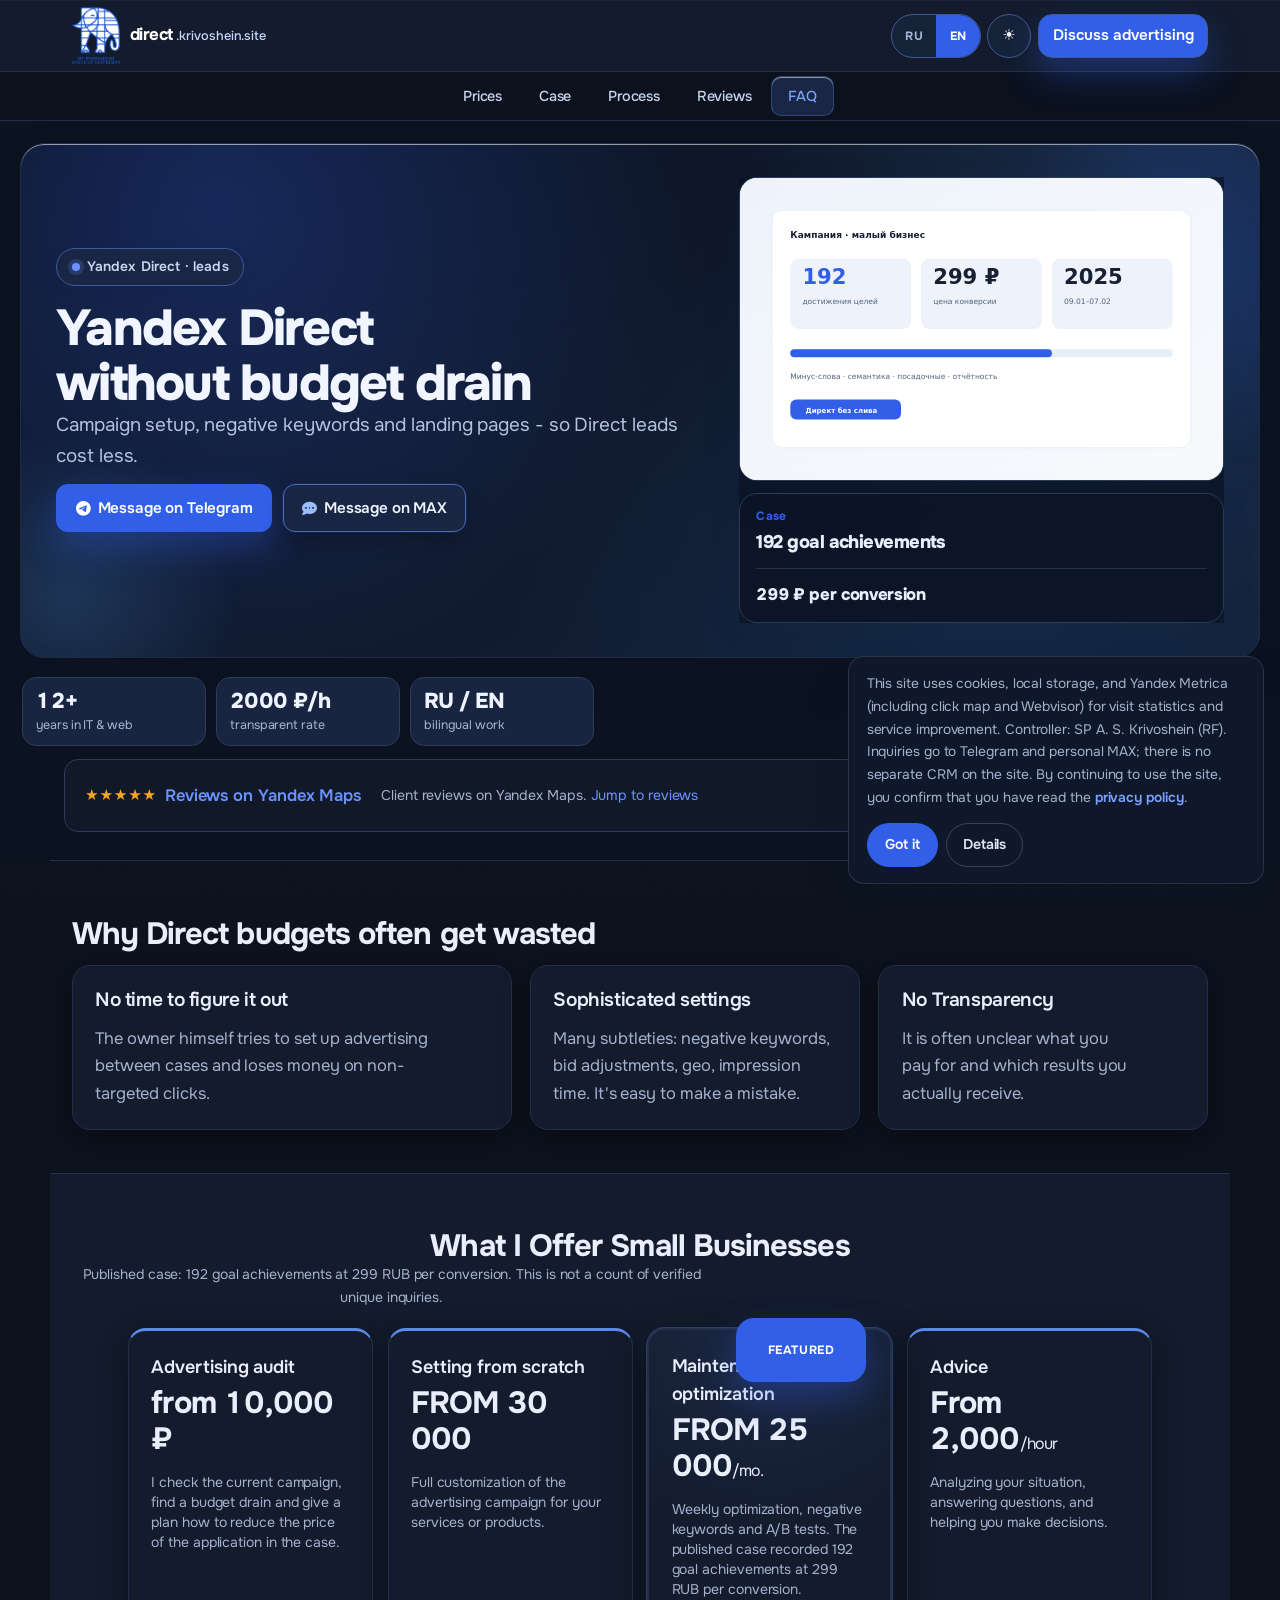
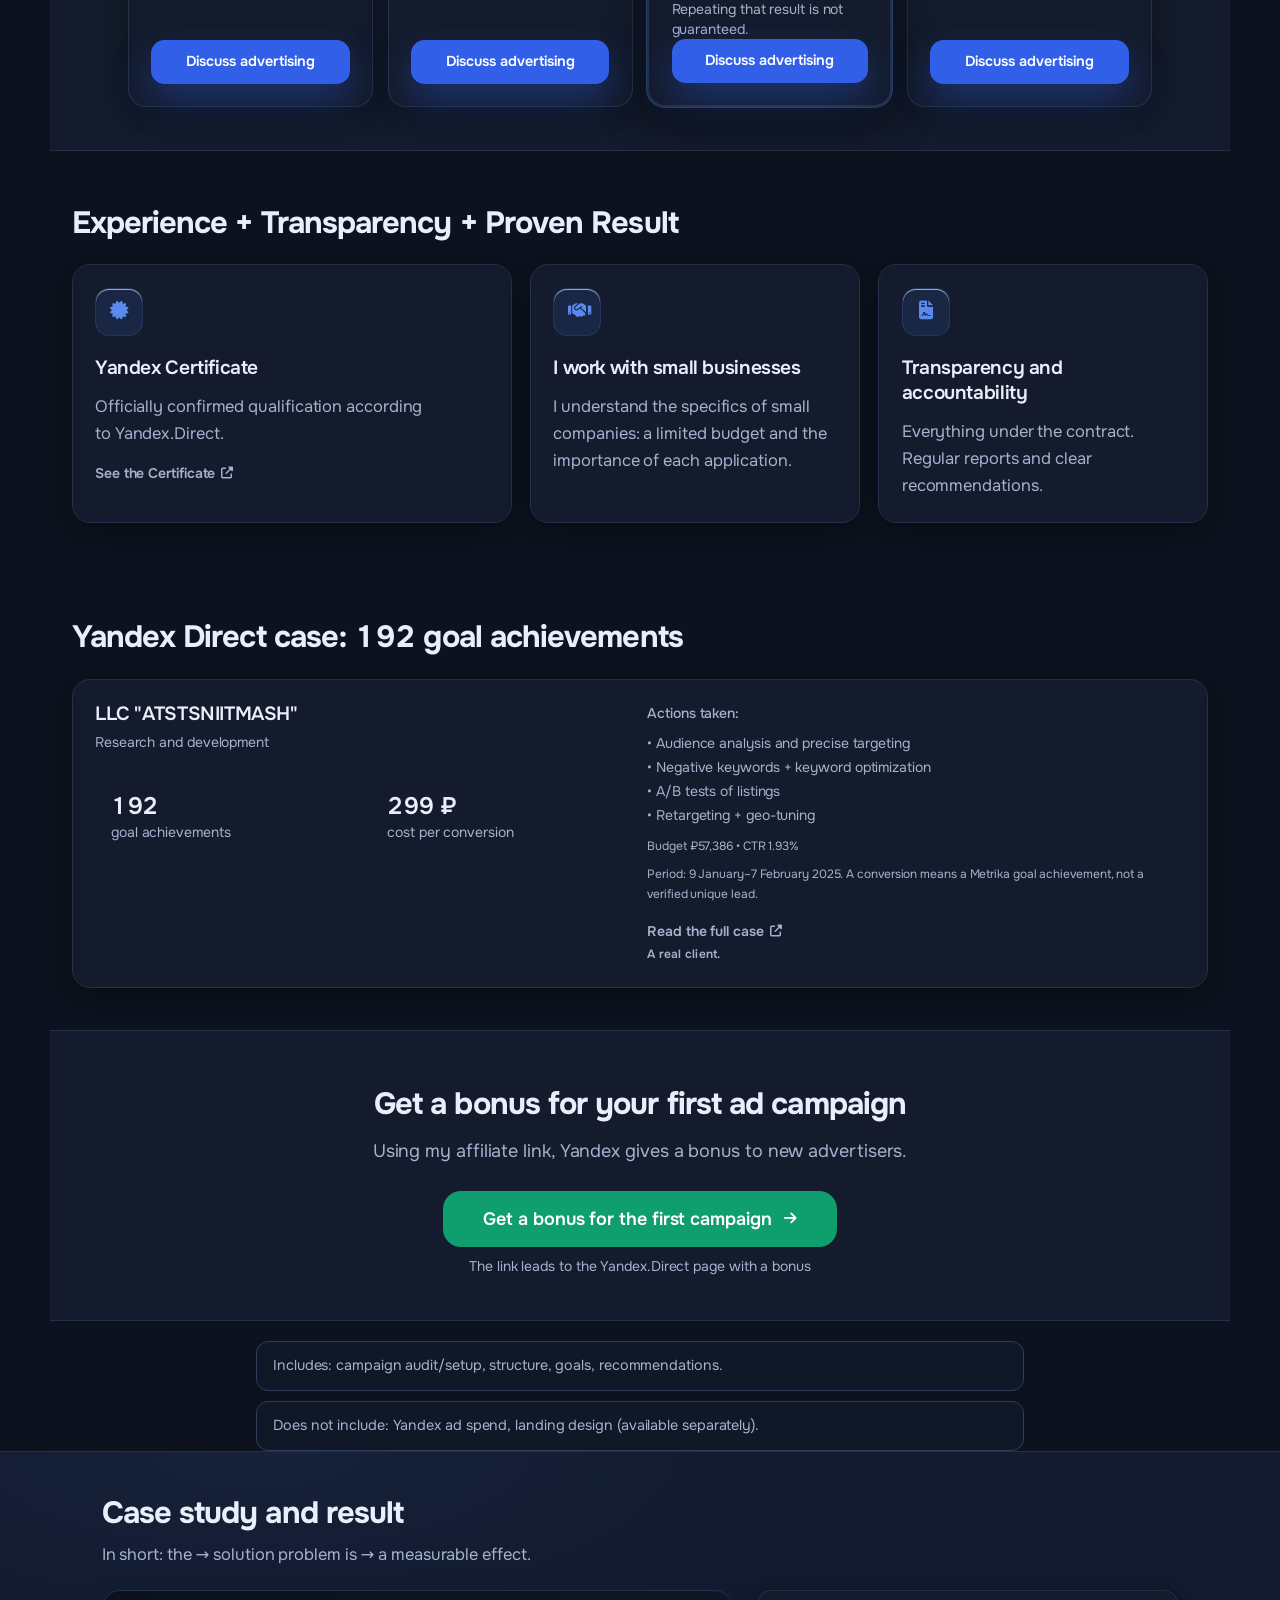
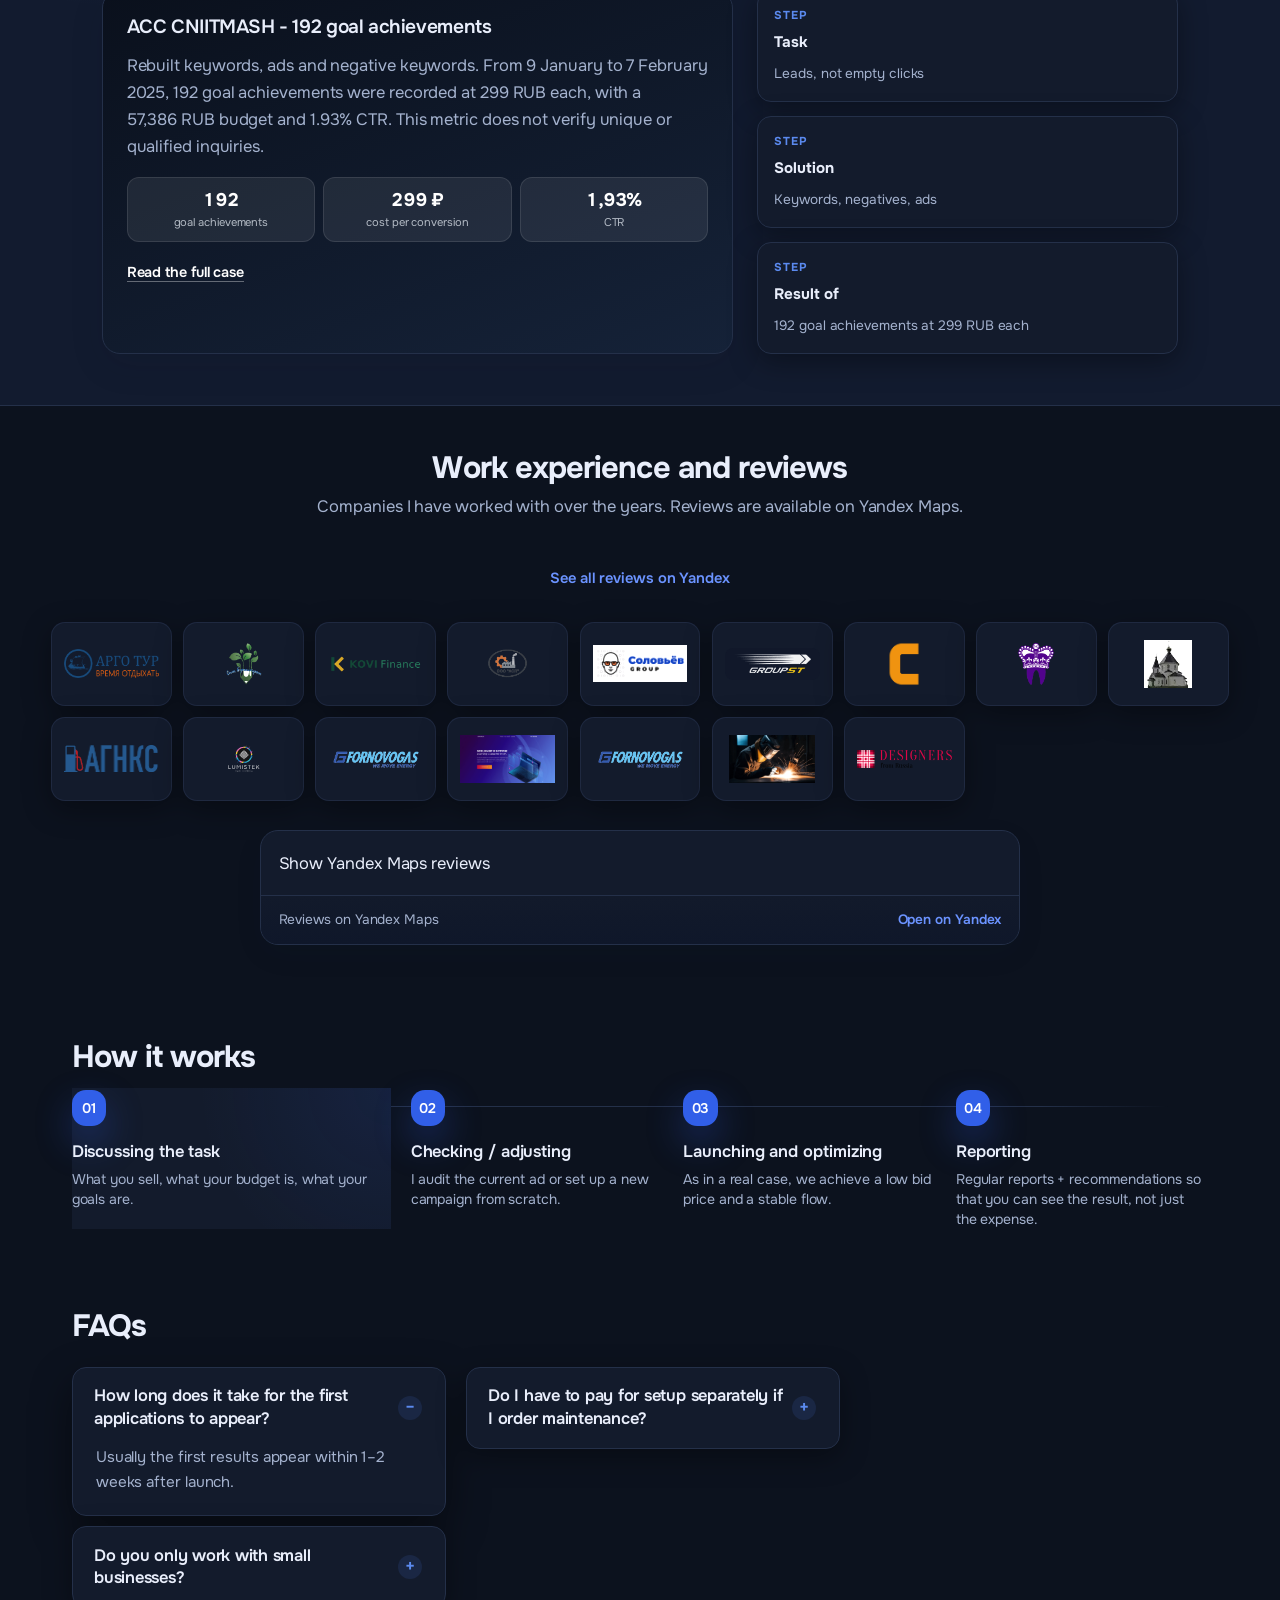
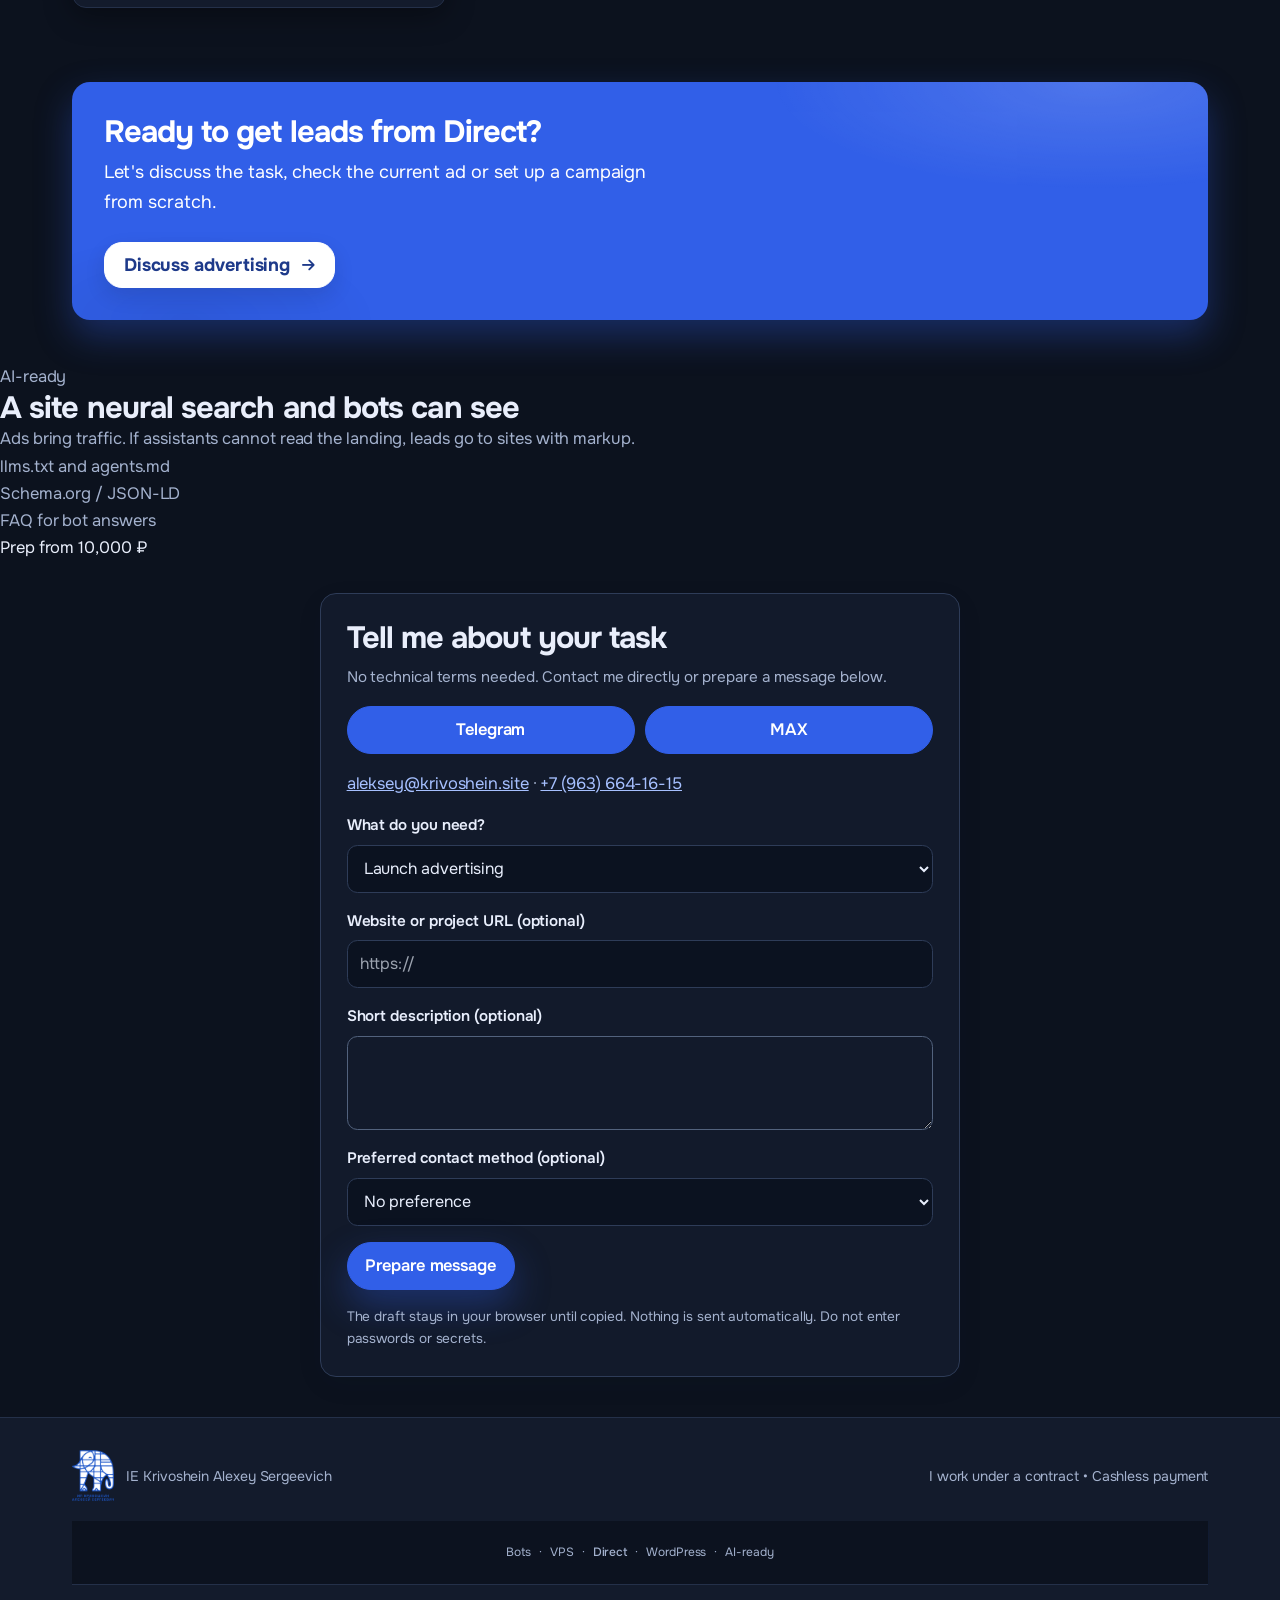
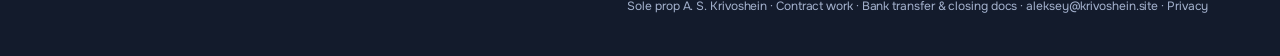
==== commit ab3c6e07: "fix: preserve pricing and qualify case metrics" ====
--- a/index.html
+++ b/index.html
@@ -68,7 +68,7 @@
   <link rel="mask-icon" href="android-chrome-192x192.png?v=20260716u" color="#315fe8">
 
   <meta name="format-detection" content="telephone=no">
-  <meta name="description" content="Настройка и ведение Яндекс.Директ: аудит от 10 000 ₽, настройка от 20 000 ₽, ведение от 25 000 ₽/мес.">
+  <meta name="description" content="Настройка и ведение Яндекс.Директ: аудит от 10 000 ₽, настройка от 30 000 ₽, ведение от 25 000 ₽/мес.">
   <title>Яндекс.Директ для малого бизнеса | Кривошеин</title>
   <link rel="canonical" href="https://direct.krivoshein.site/">
   <!-- AI discovery -->
@@ -115,14 +115,14 @@
   <link rel="stylesheet" href="assets/premium.css">
   <link rel="stylesheet" href="assets/theme-i18n.css?v=20260805lift">
   <link rel="stylesheet" href="assets/krv-lift.css?v=20260825aiready">
-<link rel="stylesheet" href="assets/krv-bundle.css?v=20260825reviews2">
+<link rel="stylesheet" href="assets/krv-bundle.css?v=20261113tap1">
 <!-- Structured Data / JSON-LD -->
   <script type="application/ld+json">
   {
     "@context": "https://schema.org",
     "@type": "Service",
     "name": "Настройка и ведение Яндекс.Директ для малого бизнеса",
-    "description": "Аудит, настройка и ведение рекламы в Яндекс.Директ. Аудит от 10 000 ₽, настройка от 20 000 ₽, ведение от 25 000 ₽/мес. Сертифицированный специалист.",
+    "description": "Аудит, настройка и ведение рекламы в Яндекс.Директ. Аудит от 10 000 ₽, настройка от 30 000 ₽, ведение от 25 000 ₽/мес. Сертифицированный специалист.",
     "url": "https://direct.krivoshein.site/",
     "provider": {
       "@type": "Person",
@@ -370,12 +370,12 @@
 
       <aside class="drslon-hero__visual" aria-label="Кейс Директ">
         <div class="drslon-hero__shot">
-          <img fetchpriority="high" src="assets/cases/direct-hero.svg" alt="Кейс: 192 заявки по 299 рублей" width="960" height="600" loading="eager" decoding="async">
+          <img fetchpriority="high" src="assets/cases/direct-hero.svg?v=20261114" alt="Кейс: 192 достижения целей по 299 рублей" width="960" height="600" loading="eager" decoding="async">
         </div>
         <div class="drslon-hero__panel drslon-hero__panel--compact">
           <div class="drslon-hero__panel-kicker">Кейс</div>
-          <div class="drslon-hero__panel-title">192 заявки / мес</div>
-          <div class="drslon-hero__panel-price">299 ₽ за лид</div>
+          <div class="drslon-hero__panel-title">192 достижения целей</div>
+          <div class="drslon-hero__panel-price">299 ₽ за конверсию</div>
         </div>
       </aside>
     </section>
@@ -422,7 +422,7 @@
       </div>
       <div class="krv-reveal bg-white p-6 md:p-7 rounded-3xl border border-slate-200 hover:shadow-sm transition-all" data-reveal-delay="3">
         <h3 class="font-semibold text-xl">Нет прозрачности</h3>
-        <p class="mt-3 text-slate-600">Часто не понимаешь, за что именно платят и какие результаты реально получаешь.</p>
+        <p class="mt-3 text-slate-600">Часто непонятно, за что именно вы платите и какие результаты реально получаете.</p>
       </div>
     </div>
   </div>
@@ -431,7 +431,7 @@
   <div id="pricing" class="max-w-screen-xl mx-auto px-5 py-8 md:py-10 lg:py-12 bg-white border-y border-slate-200 krv-reveal">
     <div class="text-center mb-6 md:mb-5 md:mb-6">
       <h2 class="font-display text-3xl tracking-tight font-semibold mt-3">Что я предлагаю малому бизнесу</h2>
-      <p class="text-sm text-slate-600 max-w-md mx-auto">Реальные заявки по разумной цене. Пример - 192 заявки за месяц при стоимости 299 ₽ за лид.</p>
+      <p class="text-sm text-slate-600 max-w-md mx-auto">В опубликованном кейсе: 192 достижения целей по 299 ₽ за конверсию. Это не число подтверждённых уникальных заявок.</p>
     </div>
 
     <div class="grid krv-keep-equal md:grid-cols-2 lg:grid-cols-4 gap-5 max-w-5xl mx-auto">
@@ -451,7 +451,7 @@
       <div class="border border-slate-200 rounded-3xl p-6 flex flex-col hover:shadow-sm transition-all">
         <div class="flex-1">
           <div class="font-semibold text-lg">Настройка с нуля</div>
-          <div class="mt-1 text-3xl font-semibold tracking-tight">от 20 000 ₽</div>
+          <div class="mt-1 text-3xl font-semibold tracking-tight">от 30 000 ₽</div>
           <div class="mt-4 text-sm text-slate-600">Полная настройка рекламной кампании под ваши услуги или товары.</div>
         
         </div>
@@ -466,7 +466,7 @@
         <div class="flex-1">
           <div class="font-semibold text-lg">Ведение и оптимизация</div>
           <div class="mt-1 text-3xl font-semibold tracking-tight">от 25 000 ₽<span class="text-base font-normal">/мес</span></div>
-          <div class="mt-4 text-sm text-slate-600">Еженедельная оптимизация, минус-слова, A/B-тесты. Результат как в реальном кейсе - 192 заявки по 299 ₽ за лид.</div>
+          <div class="mt-4 text-sm text-slate-600">Еженедельная оптимизация, минус-слова, A/B-тесты. В опубликованном кейсе - 192 достижения целей по 299 ₽ за конверсию. Повторение результата не гарантируется.</div>
         
         </div>
         <a href="#brief" data-krv-need="optimize"
@@ -530,7 +530,7 @@
   <!-- КЕЙС -->
   <div class="max-w-screen-xl mx-auto px-5 py-8 md:py-10 lg:py-12">
     <div class="max-w-2xl mb-5 md:mb-6">
-      <h2 class="font-display text-3xl tracking-tight font-semibold mt-3">Как настройка Директа принесла 192 заявки</h2>
+      <h2 class="font-display text-3xl tracking-tight font-semibold mt-3">Кейс Директа: 192 достижения целей</h2>
     </div>
 
     <div class="bg-white border border-slate-200 rounded-3xl p-7 md:p-8">
@@ -542,11 +542,11 @@
           <div class="mt-5 grid grid-cols-2 gap-4 text-sm">
             <div class="bg-slate-50 rounded-2xl p-4">
               <div class="text-2xl font-semibold tracking-tighter">192</div>
-              <div class="text-slate-600">заявки за месяц</div>
+              <div class="text-slate-600">достижения целей</div>
             </div>
             <div class="bg-slate-50 rounded-2xl p-4">
               <div class="text-2xl font-semibold tracking-tighter">299 ₽</div>
-              <div class="text-slate-600">стоимость заявки</div>
+              <div class="text-slate-600">стоимость конверсии</div>
             </div>
           </div>
         </div>
@@ -560,6 +560,7 @@
             <li>• Ретаргетинг + гео-настройка</li>
           </ul>
           <p class="mt-3 text-xs text-slate-500">Бюджет 57 386 ₽ • CTR 1,93%</p>
+          <p class="mt-2 text-xs text-slate-500">Период: 09.01–07.02.2025. Конверсия означает достижение цели Метрики, не подтверждённого уникального лида.</p>
 
           <a href="https://krivoshein.site/kak-nastroyka-reklamy-v-yandeks-direkt-pomogla-ooo-atstsniitmash-privlech-bolshe-klientov/" target="_blank"
              class="inline-flex items-center mt-4 text-sm font-medium text-krv hover:text-krv-dark">
@@ -600,11 +601,11 @@
       </div>
       <div class="krv-case">
         <div class="krv-case__main">
-          <h3>ООО «АЦЦНИИТМАШ» - 192 заявки</h3>
-          <p>Пересобрал семантику, объявления и минус-слова. За месяц 192 заявки по 299 ₽ при бюджете 57 386 ₽, CTR 1,93%.</p>
+          <h3>ООО «АЦЦНИИТМАШ» - 192 достижения целей</h3>
+          <p>Пересобрал семантику, объявления и минус-слова. За 09.01–07.02.2025 зафиксировано 192 достижения целей по 299 ₽ при бюджете 57 386 ₽, CTR 1,93%. Уникальность и квалификация обращений этой метрикой не подтверждаются.</p>
           <div class="krv-case__metrics">
-          <div class="krv-case__metric"><strong>192</strong><span>заявки / мес</span></div>
-          <div class="krv-case__metric"><strong>299 ₽</strong><span>стоимость лида</span></div>
+          <div class="krv-case__metric"><strong>192</strong><span>достижения целей</span></div>
+          <div class="krv-case__metric"><strong>299 ₽</strong><span>стоимость конверсии</span></div>
           <div class="krv-case__metric"><strong>1,93%</strong><span>CTR</span></div>
           </div>
           <a href="https://krivoshein.site/kak-nastroyka-reklamy-v-yandeks-direkt-pomogla-ooo-atstsniitmash-privlech-bolshe-klientov/" target="_blank" rel="noopener">Читать полный кейс</a>
@@ -612,7 +613,7 @@
         <div class="krv-case__side">
         <div class="krv-case__step"><b>Шаг</b><strong>Задача</strong><span>Заявки, не пустые клики</span></div>
         <div class="krv-case__step"><b>Шаг</b><strong>Решение</strong><span>Семантика, минуса, объявления</span></div>
-        <div class="krv-case__step"><b>Шаг</b><strong>Результат</strong><span>192 заявки по 299 ₽</span></div>
+        <div class="krv-case__step"><b>Шаг</b><strong>Результат</strong><span>192 достижения целей по 299 ₽</span></div>
         </div>
       </div>
     </div>
@@ -642,9 +643,6 @@
       <a class="krv-client" href="https://acasp.ru/" target="_blank" rel="noopener noreferrer nofollow" title="АСП">
         <div class="krv-client__logo"><img src="assets/proof/asp.png" alt="АСП" loading="lazy" decoding="async" width="120" height="48"></div>
       </a>
-      <a class="krv-client" href="https://tleader.ru/" target="_blank" rel="noopener noreferrer nofollow" title="Технолидер">
-        <div class="krv-client__logo"><img src="assets/proof/full-logo.png" alt="Технолидер" loading="lazy" decoding="async" width="120" height="48"></div>
-      </a>
       <a class="krv-client" href="https://solovie.ru/" target="_blank" rel="noopener noreferrer nofollow" title="Соловьи.Ай.Ти">
         <div class="krv-client__logo"><img src="assets/proof/solov.png" alt="Соловьи.Ай.Ти" loading="lazy" decoding="async" width="120" height="48"></div>
       </a>
@@ -672,9 +670,6 @@
       <a class="krv-client" href="https://www.softcomlan.com/" target="_blank" rel="noopener noreferrer nofollow" title="Softcomlan">
         <div class="krv-client__logo"><img src="assets/proof/screenshot_20251014.png" alt="Softcomlan" loading="lazy" decoding="async" width="120" height="48"></div>
       </a>
-      <a class="krv-client" href="https://accp-cniitmash.ru/" target="_blank" rel="noopener noreferrer nofollow" title="НАКС ЦНИИТМАШ">
-        <div class="krv-client__logo"><img src="assets/proof/lodi-lodi.svg" alt="НАКС ЦНИИТМАШ" loading="lazy" decoding="async" width="120" height="48"></div>
-      </a>
       <a class="krv-client" href="https://fornovogas.kz/" target="_blank" rel="noopener noreferrer nofollow" title="Форновогаз KZ">
         <div class="krv-client__logo"><img src="assets/proof/logo_fornovogas.png" alt="Форновогаз KZ" loading="lazy" decoding="async" width="120" height="48"></div>
       </a>
@@ -683,9 +678,6 @@
       </a>
       <a class="krv-client" href="https://designersfromrussia.ru/" target="_blank" rel="noopener noreferrer nofollow" title="Designers from Russia">
         <div class="krv-client__logo"><img src="assets/proof/new_dfr_logo_to_site.png" alt="Designers from Russia" loading="lazy" decoding="async" width="120" height="48"></div>
-      </a>
-      <a class="krv-client" href="https://accniitmash.ru/" target="_blank" rel="noopener noreferrer nofollow" title="Аттестационный центр ЦНИИТМАШ">
-        <div class="krv-client__logo"><img src="assets/proof/logo.gif" alt="Аттестационный центр ЦНИИТМАШ" loading="lazy" decoding="async" width="120" height="48"></div>
       </a>
     </div>
 
@@ -888,7 +880,7 @@
   <script src="assets/premium.js" defer></script>
   <script>window.__KRV_METRIKA_ID=110134518;</script>
 <script src="assets/krv-lift.js?v=20261114brief" defer></script>
-  <script src="assets/theme-i18n.js?v=20261112clean" defer></script>
+  <script src="assets/theme-i18n.js?v=20261114metrics" defer></script>
   <script id="krv-matrix-gate">
   (function(){
     try {
--- a/assets/krv-bundle.css
+++ b/assets/krv-bundle.css
@@ -729,6 +729,14 @@
   padding: 0.4rem 0.75rem !important;
 }
 
+/* Touch targets: comfortable tap height on phones and tablets */
+@media (max-width: 820px) {
+  .krv-subnav a {
+    padding-top: 0.8rem !important;
+    padding-bottom: 0.8rem !important;
+  }
+}
+
 /* FAQ summary neat */
 .krv-faq summary {
   padding-right: 2.75rem !important;
@@ -1532,6 +1540,21 @@
   isolation: isolate;
 }
 
+/* display:flex on the shell and inline-flex on the load button
+   beat the UA [hidden] { display:none }. Force hidden to win. */
+.krv-yandex-reviews [hidden],
+.krv-yandex-reviews.is-open > .krv-reviews-load {
+  display: none !important;
+}
+
+.krv-yandex-reviews .krv-reviews-load {
+  display: flex;
+  width: calc(100% - 2.2rem);
+  max-width: 100%;
+  margin: 1.15rem auto;
+  box-sizing: border-box;
+}
+
 .krv-yandex-reviews__shell {
   position: relative;
   width: 100%;
@@ -1625,7 +1648,7 @@
   .krv-yandex-reviews {
     border-radius: 14px;
     max-width: 100%;
-    --yw-h: min(640px, 78dvh);
+    --yw-h: min(520px, calc(100dvh - 11rem));
   }
   .krv-yandex-reviews__shell {
     min-height: 480px;
@@ -1716,6 +1739,14 @@
   min-height: 84px;
   padding: 0.85rem 0.7rem;
   gap: 0;
+}
+
+/* White lockups that vanish on #fff cards */
+.krv-client img[alt="GroupST"] {
+  background: #0f172a;
+  border-radius: 8px;
+  padding: 0.4rem 0.55rem;
+  box-sizing: border-box;
 }
 
 
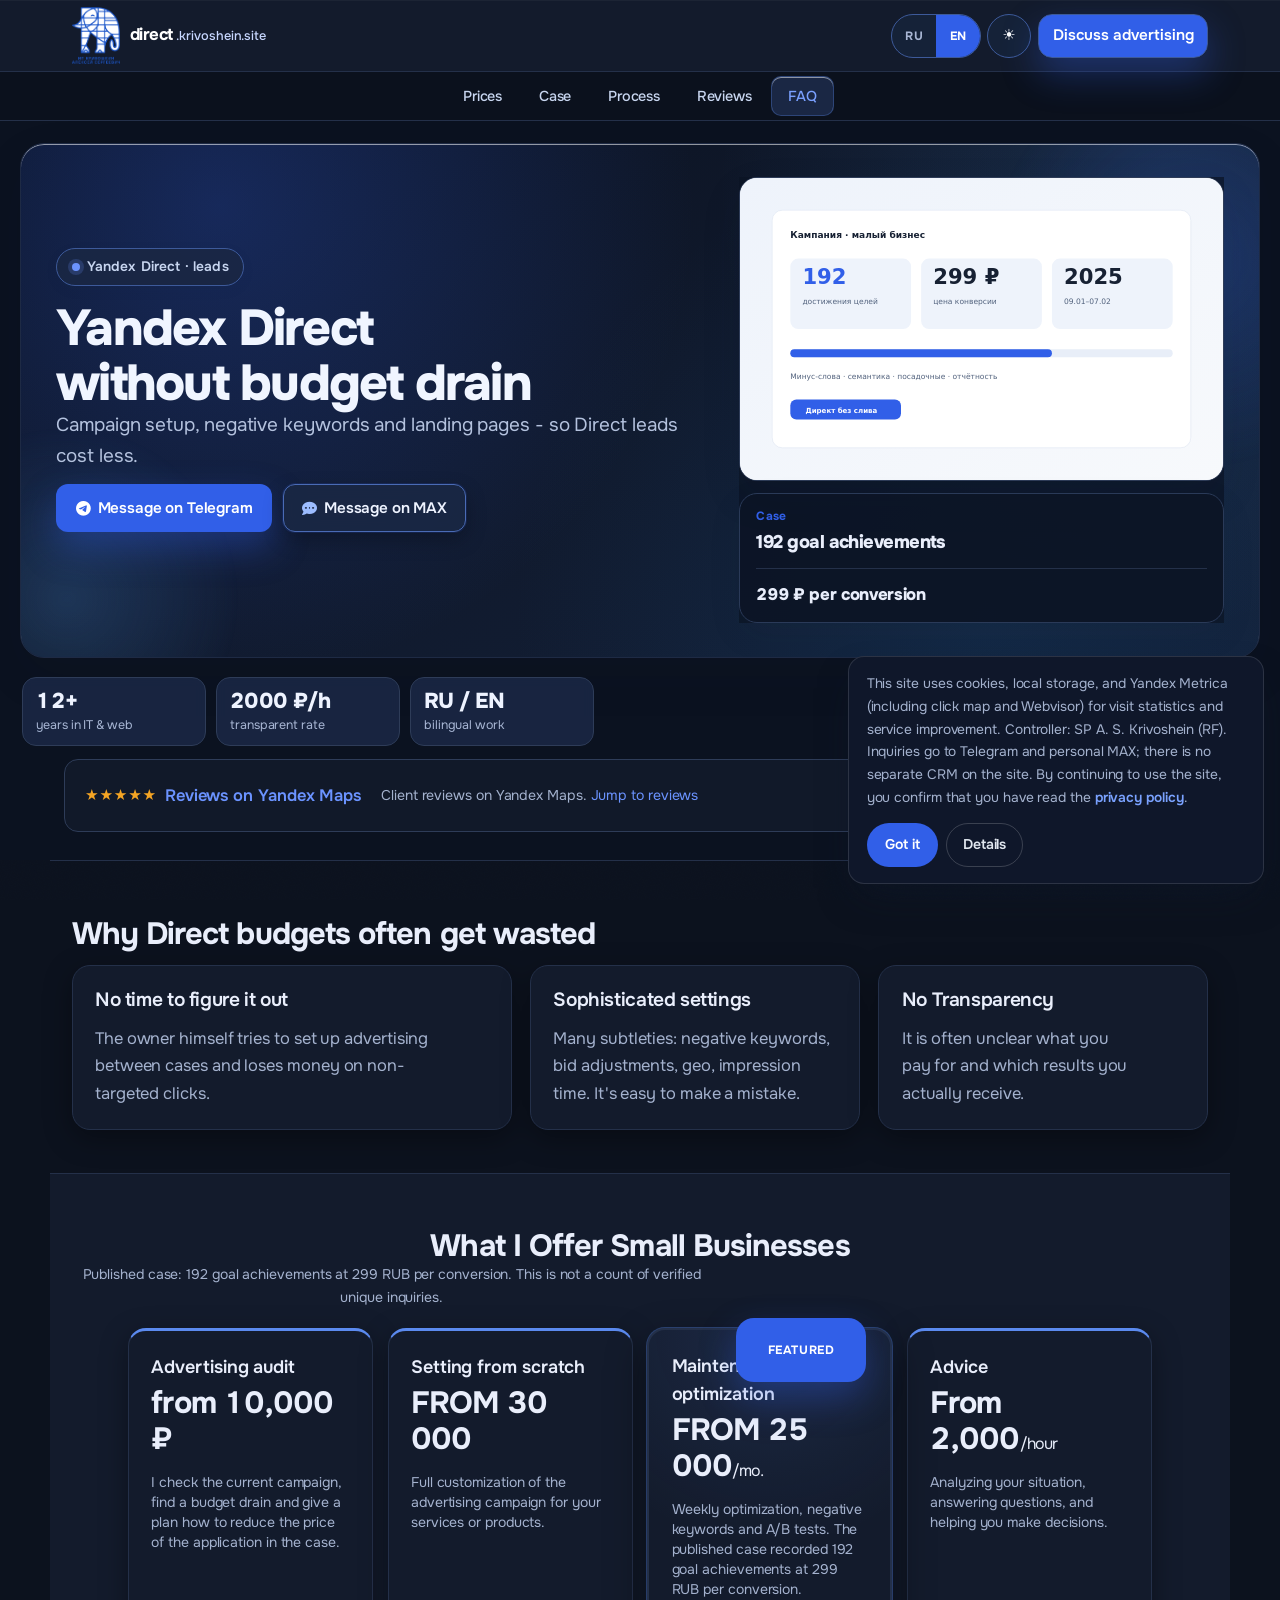
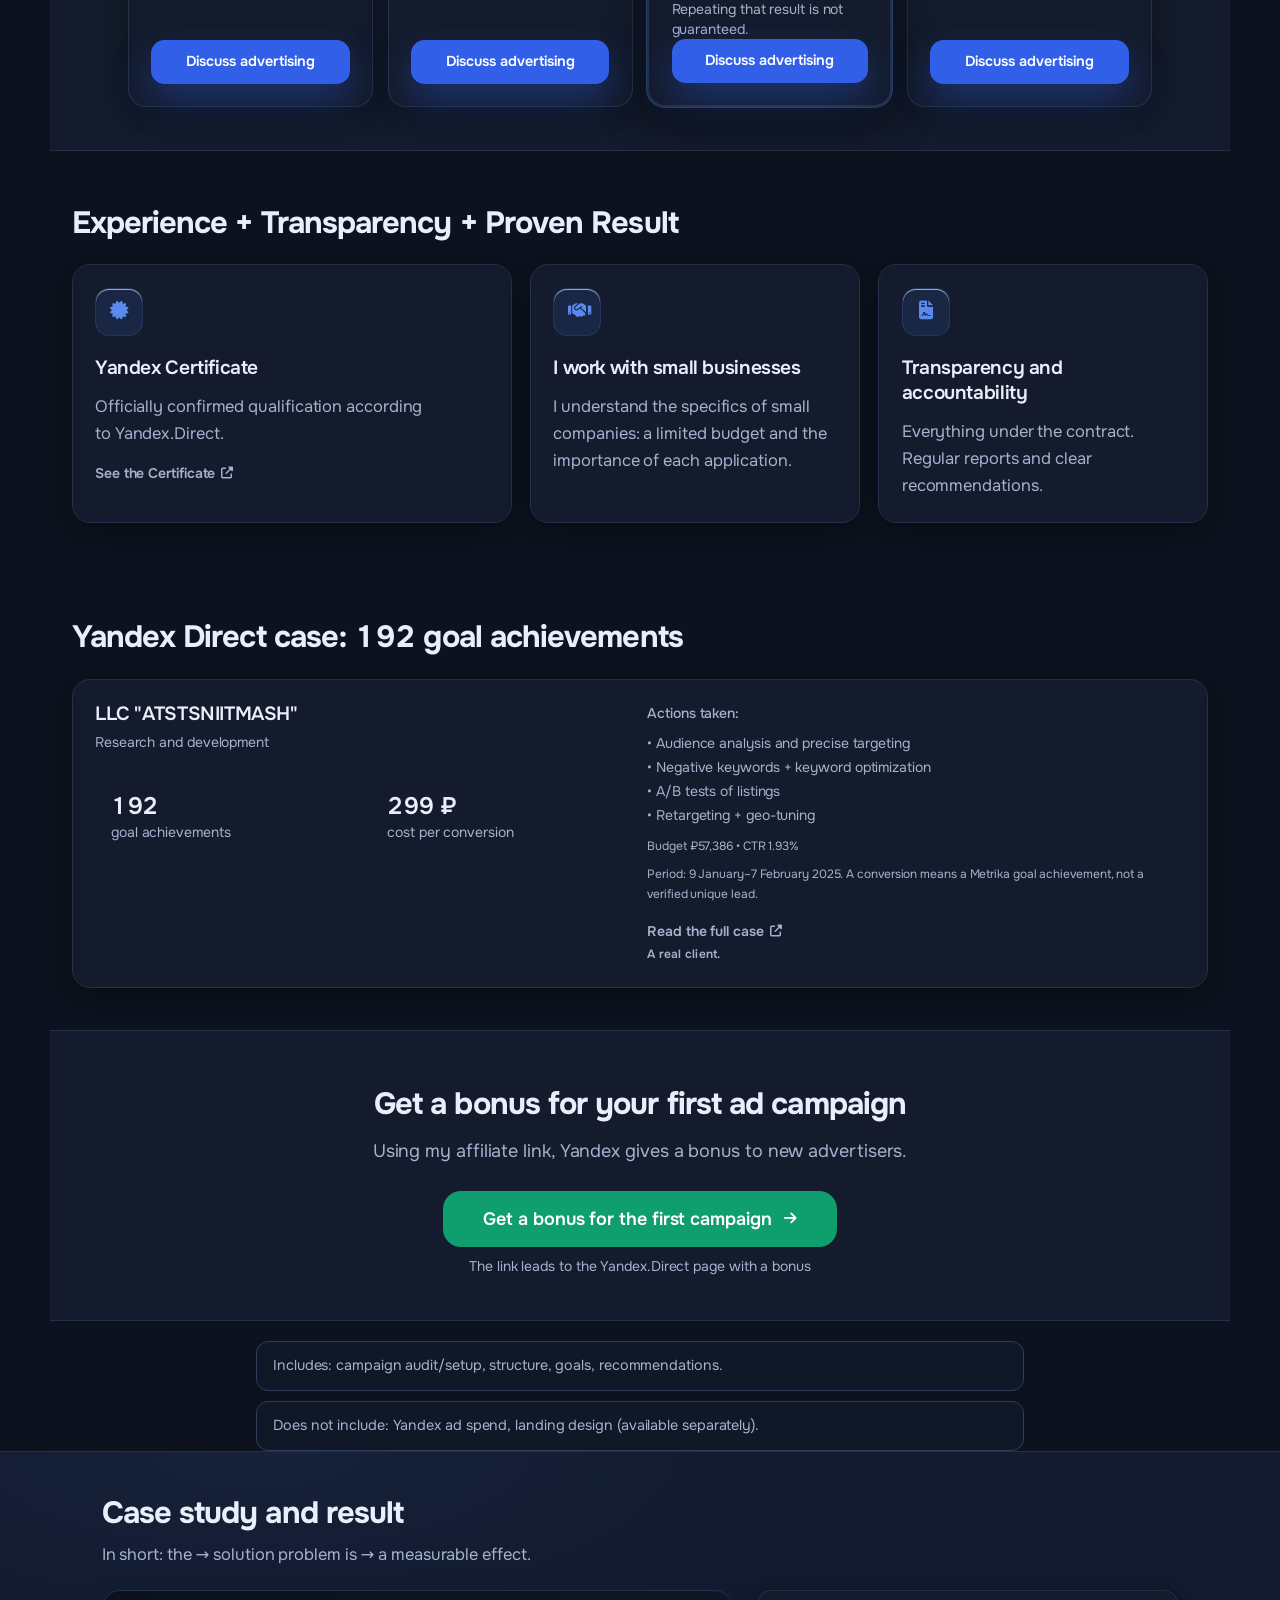
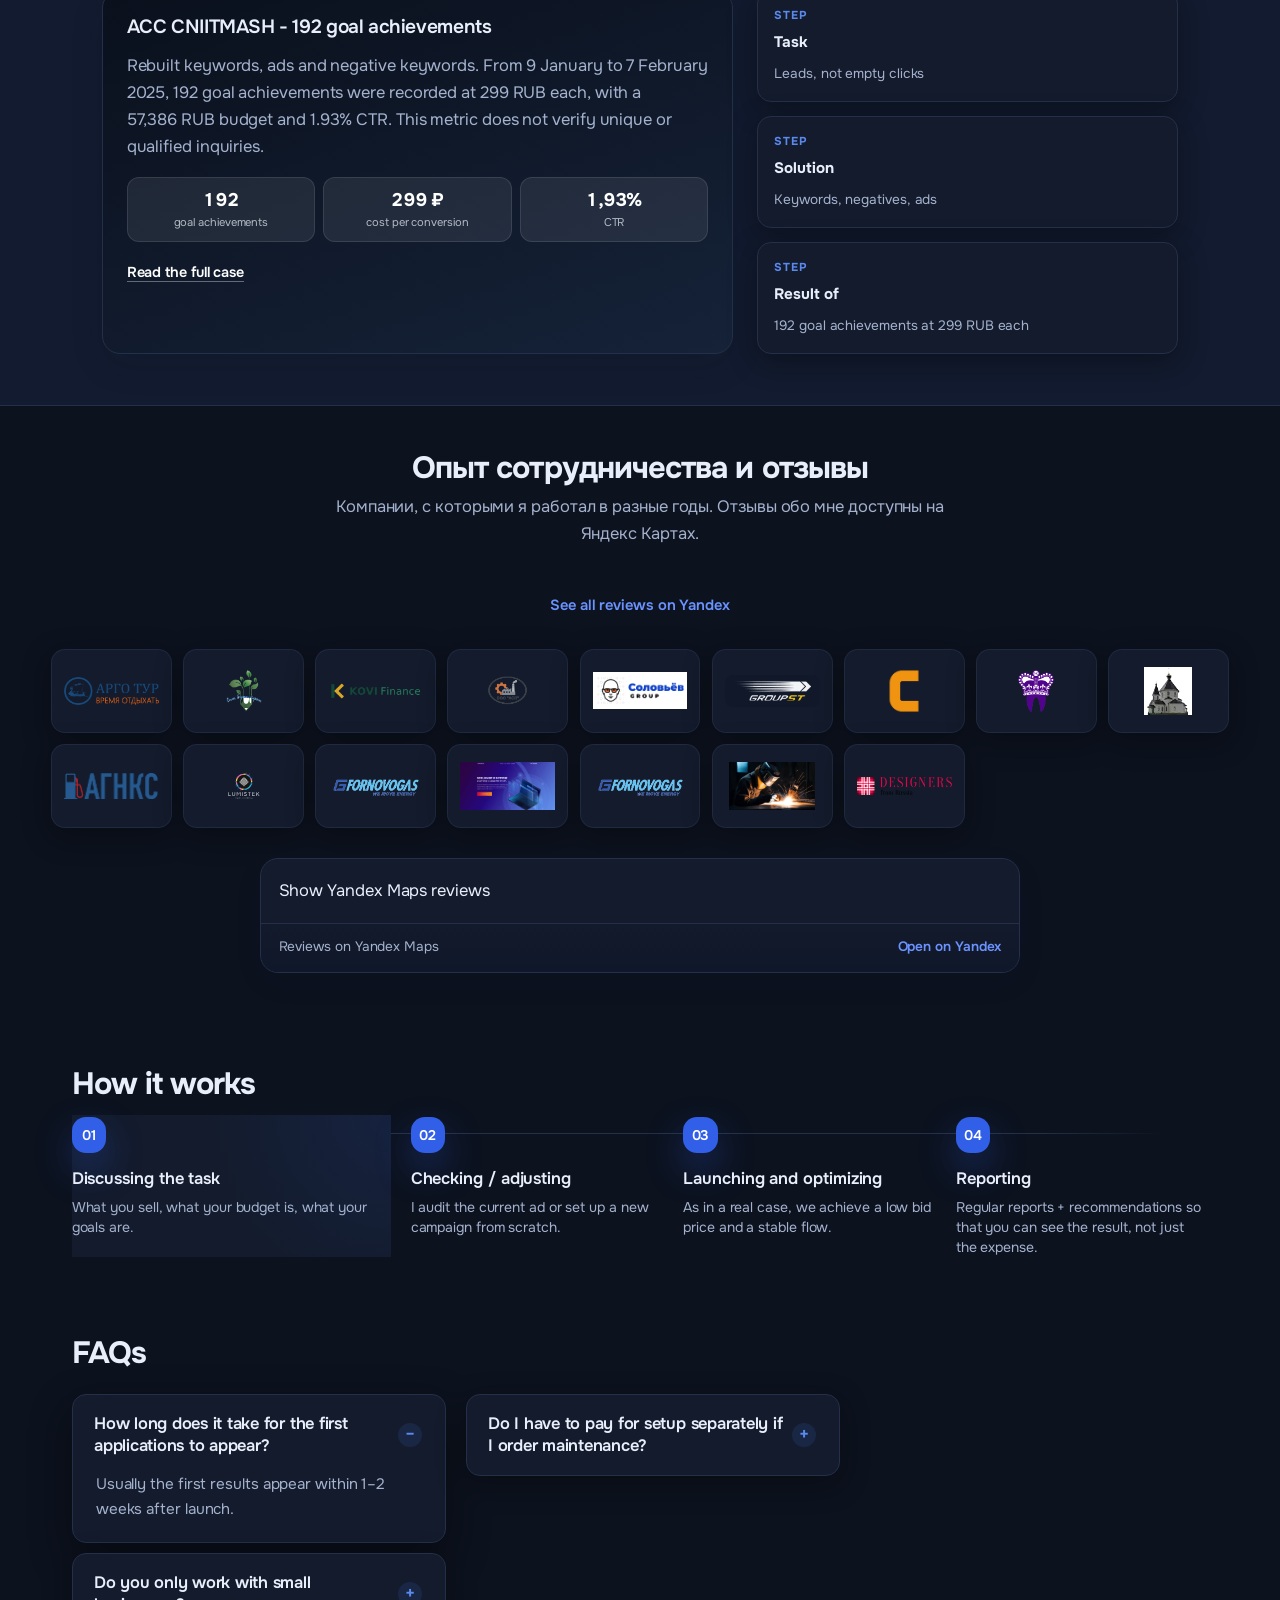
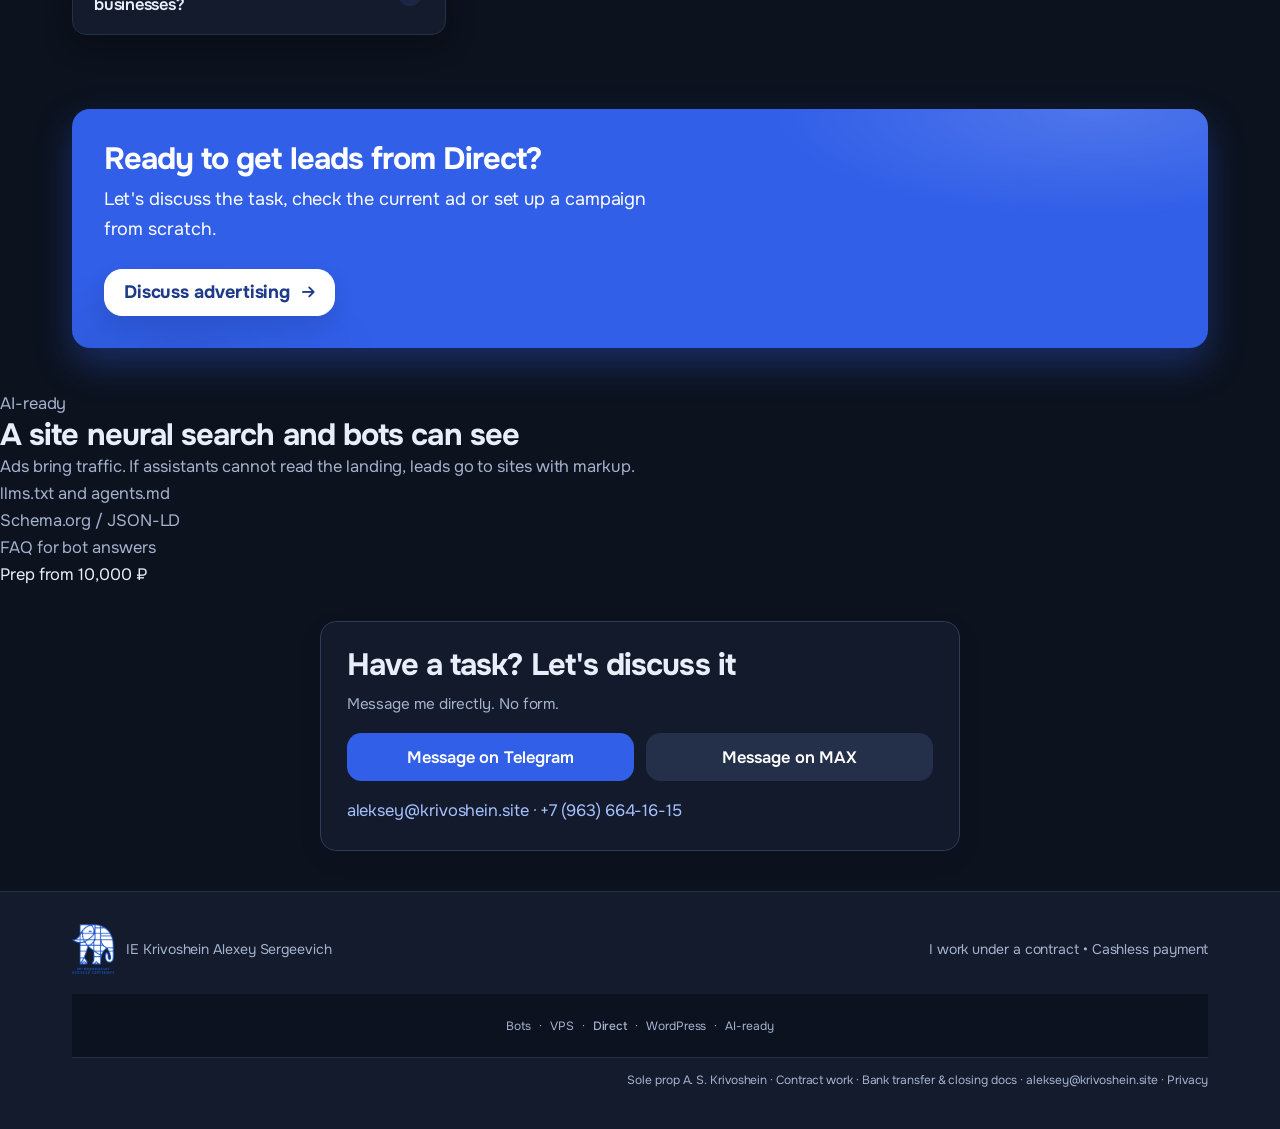
==== commit a3021c4f: "fix: replace the brief with Telegram and MAX dialogs The page opens a personal chat. Telegram carrie" ====
--- a/index.html
+++ b/index.html
@@ -307,7 +307,7 @@
   ]
 }
   </script>
-  <link rel="stylesheet" href="assets/contact-brief.css?v=20261114">
+  <link rel="stylesheet" href="assets/contact-talk.css?v=20261115">
 </head>
 <body class="has-mobile-cta art-lb" data-product="direct">
   <a class="skip-link" href="#main">К содержанию</a>
@@ -357,7 +357,7 @@
         <h1 class="drslon-hero__title">Яндекс.Директ<br>без слива бюджета</h1>
         <p class="drslon-hero__lead">Настройка кампаний, минус-слова и посадочные. Чтобы заявки из Директа шли дешевле.</p>
         <div class="drslon-hero__cta">
-          <a class="drslon-hero__btn drslon-hero__btn--primary" href="https://t.me/DrSlon" target="_blank" rel="noopener noreferrer">
+          <a data-krv-telegram class="drslon-hero__btn drslon-hero__btn--primary" href="https://t.me/DrSlon?text=%D0%97%D0%B4%D1%80%D0%B0%D0%B2%D1%81%D1%82%D0%B2%D1%83%D0%B9%D1%82%D0%B5%21%20%D0%A5%D0%BE%D1%87%D1%83%20%D0%BE%D0%B1%D1%81%D1%83%D0%B4%D0%B8%D1%82%D1%8C%20%D0%B7%D0%B0%D0%B4%D0%B0%D1%87%D1%83.%0A%D0%A3%D1%81%D0%BB%D1%83%D0%B3%D0%B0%3A%20%D0%AF%D0%BD%D0%B4%D0%B5%D0%BA%D1%81%20%D0%94%D0%B8%D1%80%D0%B5%D0%BA%D1%82" target="_blank" rel="noopener noreferrer">
             <i class="fa-brands fa-telegram" aria-hidden="true"></i>
             Написать в Telegram
           </a>
@@ -789,26 +789,16 @@
     </div>
   </section>
 
-  <section class="krv-qual-section" id="brief" aria-label="Короткий бриф">
-    <div id="krv-qual" class="krv-qual" data-krv-brief data-service="direct">
-      <h2 data-krv-text="title">Коротко расскажите о задаче</h2>
-      <p class="krv-qual__lead" data-krv-text="lead">Можно без технических терминов. Напишите сразу или подготовьте текст ниже.</p>
-      <div class="krv-brief-channels">
-        <a class="krv-brief-channel" href="https://t.me/DrSlon" target="_blank" rel="noopener noreferrer">Telegram</a>
-        <a class="krv-brief-channel" href="https://krivoshein.site/max" target="_blank" rel="noopener noreferrer">MAX</a>
-      </div>
-      <p><a href="mailto:aleksey@krivoshein.site">aleksey@krivoshein.site</a> · <a href="tel:+79636641615">+7 (963) 664-16-15</a></p>
-      <label for="krv-qual-need" data-krv-text="need">Что требуется?</label>
-      <select id="krv-qual-need">
-            <option value="Аудит текущих кампаний">Аудит текущих кампаний</option>
-            <option value="Запуск с нуля">Запуск с нуля</option>
-            <option value="Ведение помесячно">Ведение помесячно</option>
-      </select>
-      <label for="krv-qual-note" data-krv-text="note">Краткое описание (необязательно)</label>
-      <textarea id="krv-qual-note" class="ym-disable-keys" rows="3" maxlength="2000" autocomplete="off"></textarea>
-      <div class="krv-qual__actions"></div>
-      <noscript><p>Подготовка текста требует JavaScript. Напишите напрямую удобным способом выше.</p></noscript>
-      <p class="krv-brief-privacy" data-krv-text="privacy">Текст остаётся в браузере до копирования. Ничего не отправляется автоматически. Не указывайте пароли и секреты.</p>
+  <section class="krv-qual-section" id="brief" aria-label="Связь">
+    <div id="krv-qual" class="krv-qual" data-krv-talk data-service="direct">
+      <h2>Есть задача? Давайте обсудим</h2>
+      <p class="krv-qual__lead">Напишите в личный диалог. Анкета не нужна.</p>
+      <div class="krv-talk__actions">
+        <a class="krv-talk__btn" data-krv-telegram href="https://t.me/DrSlon?text=%D0%97%D0%B4%D1%80%D0%B0%D0%B2%D1%81%D1%82%D0%B2%D1%83%D0%B9%D1%82%D0%B5%21%20%D0%A5%D0%BE%D1%87%D1%83%20%D0%BE%D0%B1%D1%81%D1%83%D0%B4%D0%B8%D1%82%D1%8C%20%D0%B7%D0%B0%D0%B4%D0%B0%D1%87%D1%83.%0A%D0%A3%D1%81%D0%BB%D1%83%D0%B3%D0%B0%3A%20%D0%AF%D0%BD%D0%B4%D0%B5%D0%BA%D1%81%20%D0%94%D0%B8%D1%80%D0%B5%D0%BA%D1%82" target="_blank" rel="noopener noreferrer">Написать в Telegram</a>
+        <a class="krv-talk__btn krv-talk__btn--max" href="https://krivoshein.site/max" target="_blank" rel="noopener noreferrer">Написать в MAX</a>
+      </div>
+      <p class="krv-talk__note" data-krv-talk-note hidden></p>
+      <p class="krv-talk__alt"><a href="mailto:aleksey@krivoshein.site">aleksey@krivoshein.site</a> · <a href="tel:+79636641615">+7 (963) 664-16-15</a></p>
     </div>
   </section>
 
@@ -840,10 +830,9 @@
   </footer>
 
   <!-- MOBILE CTA BAR -->
-  <div class="mobile-cta-bar" role="region" aria-label="Быстрая заявка">
-    <a class="cta-secondary" href="https://t.me/DrSlon" target="_blank" rel="noopener noreferrer">Telegram</a>
-    <a class="cta-secondary" href="https://krivoshein.site/max" target="_blank" rel="noopener noreferrer">MAX</a>
-    <a class="cta-primary" href="#brief">Обсудить</a>
+    <div class="mobile-cta-bar" role="region" aria-label="Связь">
+    <a class="cta-primary" data-krv-telegram href="https://t.me/DrSlon?text=%D0%97%D0%B4%D1%80%D0%B0%D0%B2%D1%81%D1%82%D0%B2%D1%83%D0%B9%D1%82%D0%B5%21%20%D0%A5%D0%BE%D1%87%D1%83%20%D0%BE%D0%B1%D1%81%D1%83%D0%B4%D0%B8%D1%82%D1%8C%20%D0%B7%D0%B0%D0%B4%D0%B0%D1%87%D1%83.%0A%D0%A3%D1%81%D0%BB%D1%83%D0%B3%D0%B0%3A%20%D0%AF%D0%BD%D0%B4%D0%B5%D0%BA%D1%81%20%D0%94%D0%B8%D1%80%D0%B5%D0%BA%D1%82" target="_blank" rel="noopener noreferrer">Написать в Telegram</a>
+    <a class="cta-primary" href="https://krivoshein.site/max" target="_blank" rel="noopener noreferrer">Написать в MAX</a>
   </div>
 
   
@@ -892,6 +881,6 @@
   })();
   </script>
   <script src="assets/krv-motion.js?v=20260805c" defer></script>
-  <script src="assets/contact-brief.js?v=20261114" defer></script>
+  <script src="assets/contact-talk.js?v=20261115" defer></script>
 </body>
 </html>
--- a/assets/contact-talk.css
+++ b/assets/contact-talk.css
@@ -0,0 +1,69 @@
+/* Direct contact block. Same card as the previous contact area, without a form. */
+[data-krv-talk] {
+  --talk-text: #172133;
+  --talk-muted: #52627d;
+  --talk-line: #c4cedd;
+  --talk-bg: #fff;
+  --talk-link: #244ac2;
+  color: var(--talk-text);
+  background: var(--talk-bg);
+  max-width: 40rem;
+  margin-inline: auto;
+  padding: clamp(1rem, 3vw, 1.6rem);
+  border: 1px solid var(--talk-line);
+  border-radius: 1rem;
+  overflow-wrap: anywhere;
+  scroll-margin-top: 8rem;
+}
+html[data-theme="dark"] [data-krv-talk] {
+  --talk-text: #e8eefc;
+  --talk-muted: #b7c5dc;
+  --talk-line: #52627d;
+  --talk-bg: #121a2b;
+  --talk-link: #a6c0ff;
+}
+#brief { scroll-margin-top: 8rem; }
+[data-krv-talk] h2 {
+  color: var(--talk-text);
+  margin: 0 0 .6rem;
+  font-size: 1.5rem;
+  line-height: 1.25;
+}
+[data-krv-talk] p { color: var(--talk-muted); line-height: 1.6; margin: 0; }
+[data-krv-talk] .krv-talk__actions {
+  display: flex;
+  flex-wrap: wrap;
+  gap: .75rem;
+  margin: 1rem 0;
+}
+[data-krv-talk] .krv-talk__btn {
+  flex: 1 1 14rem;
+  display: inline-flex;
+  align-items: center;
+  justify-content: center;
+  min-height: 48px;
+  padding: .8rem 1rem;
+  border-radius: .9rem;
+  background: #315fe8;
+  color: #fff;
+  font-weight: 600;
+  line-height: 1.3;
+  text-align: center;
+  text-decoration: none;
+}
+[data-krv-talk] .krv-talk__btn--max { background: #172133; }
+[data-krv-talk] .krv-talk__btn:hover { background: #244ac2; color: #fff; }
+[data-krv-talk] .krv-talk__btn--max:hover { background: #243049; color: #fff; }
+html[data-theme="dark"] [data-krv-talk] .krv-talk__btn--max { background: #243049; }
+[data-krv-talk] .krv-talk__note { margin-top: .25rem; }
+[data-krv-talk] .krv-talk__alt { margin-top: .85rem; }
+[data-krv-talk] .krv-talk__alt a { color: var(--talk-link); }
+[data-krv-talk] a[href^="tel:"] { white-space: nowrap; }
+[data-krv-talk] :is(a, h2):focus-visible {
+  outline: 2px solid #315fe8;
+  outline-offset: 3px;
+}
+[data-krv-talk] [hidden] { display: none !important; }
+@media (max-width: 640px) {
+  [data-krv-talk] .krv-talk__btn { flex-basis: 100%; }
+}
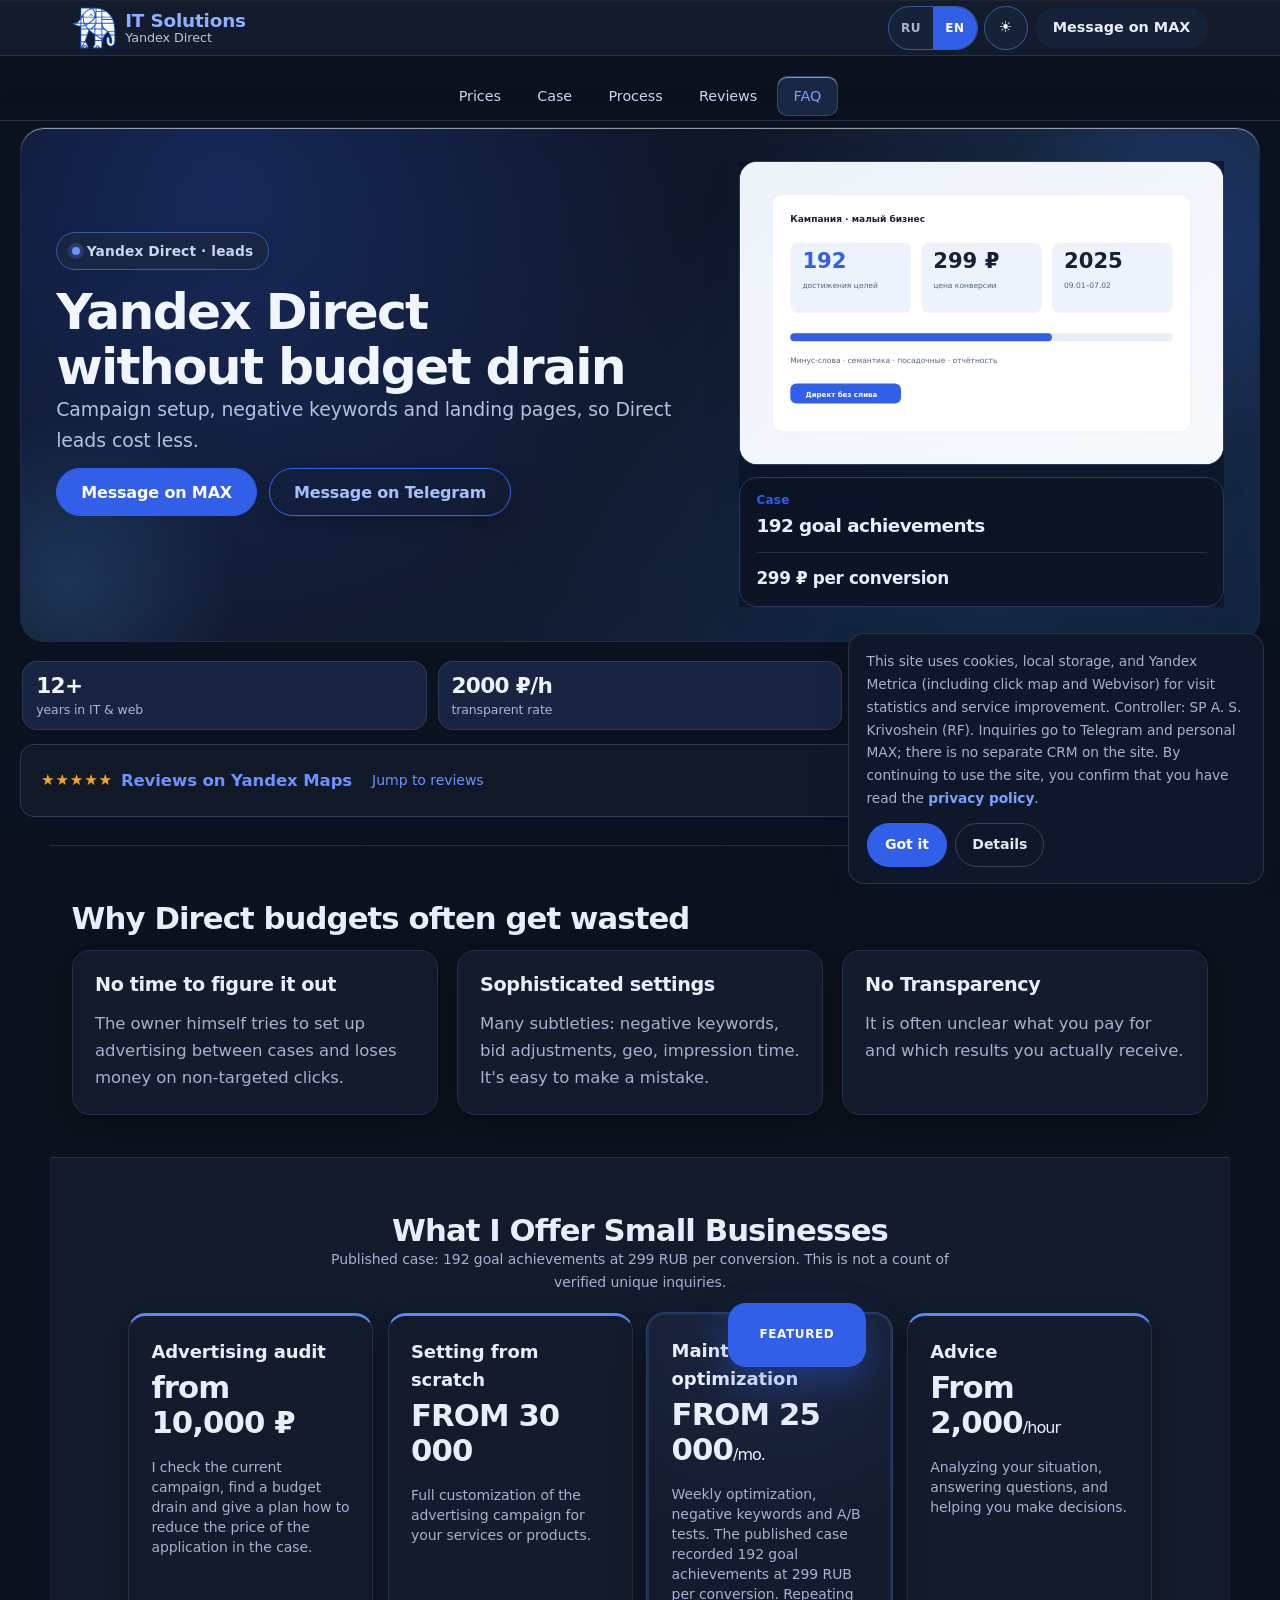
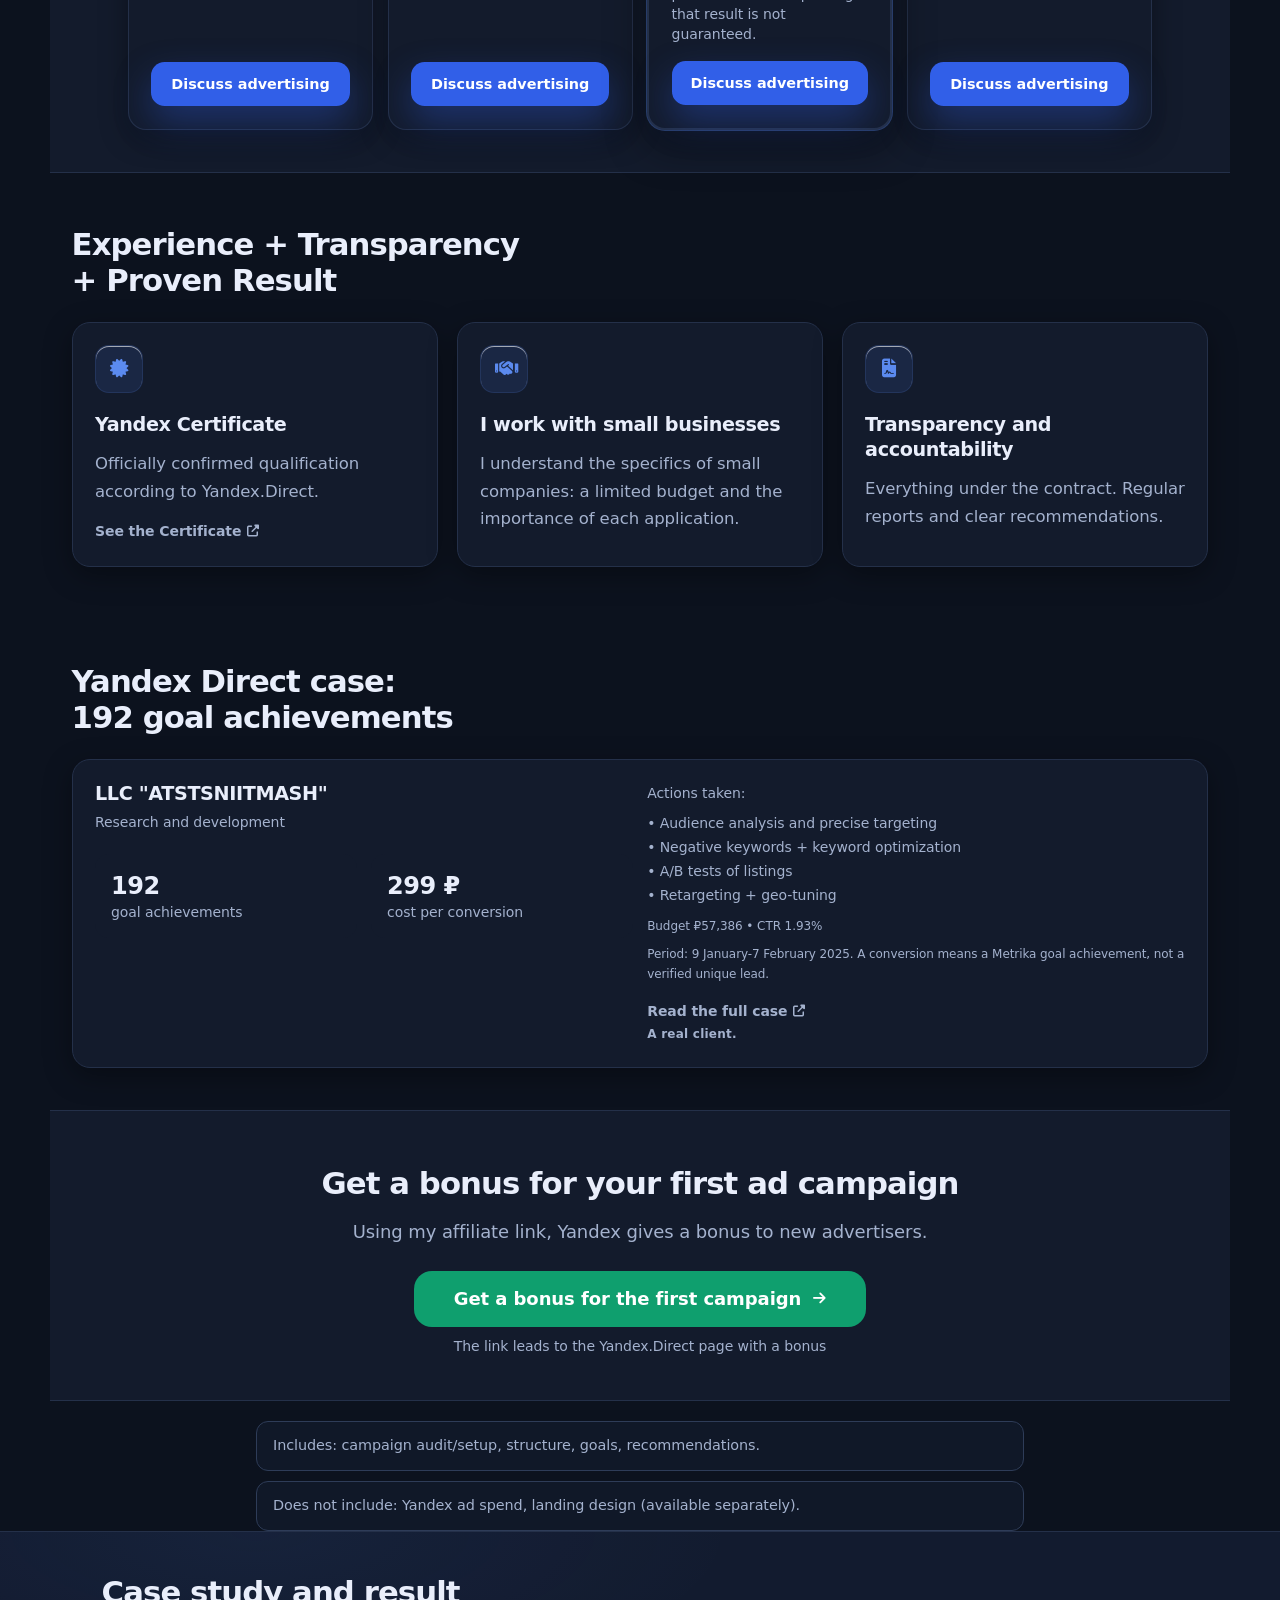
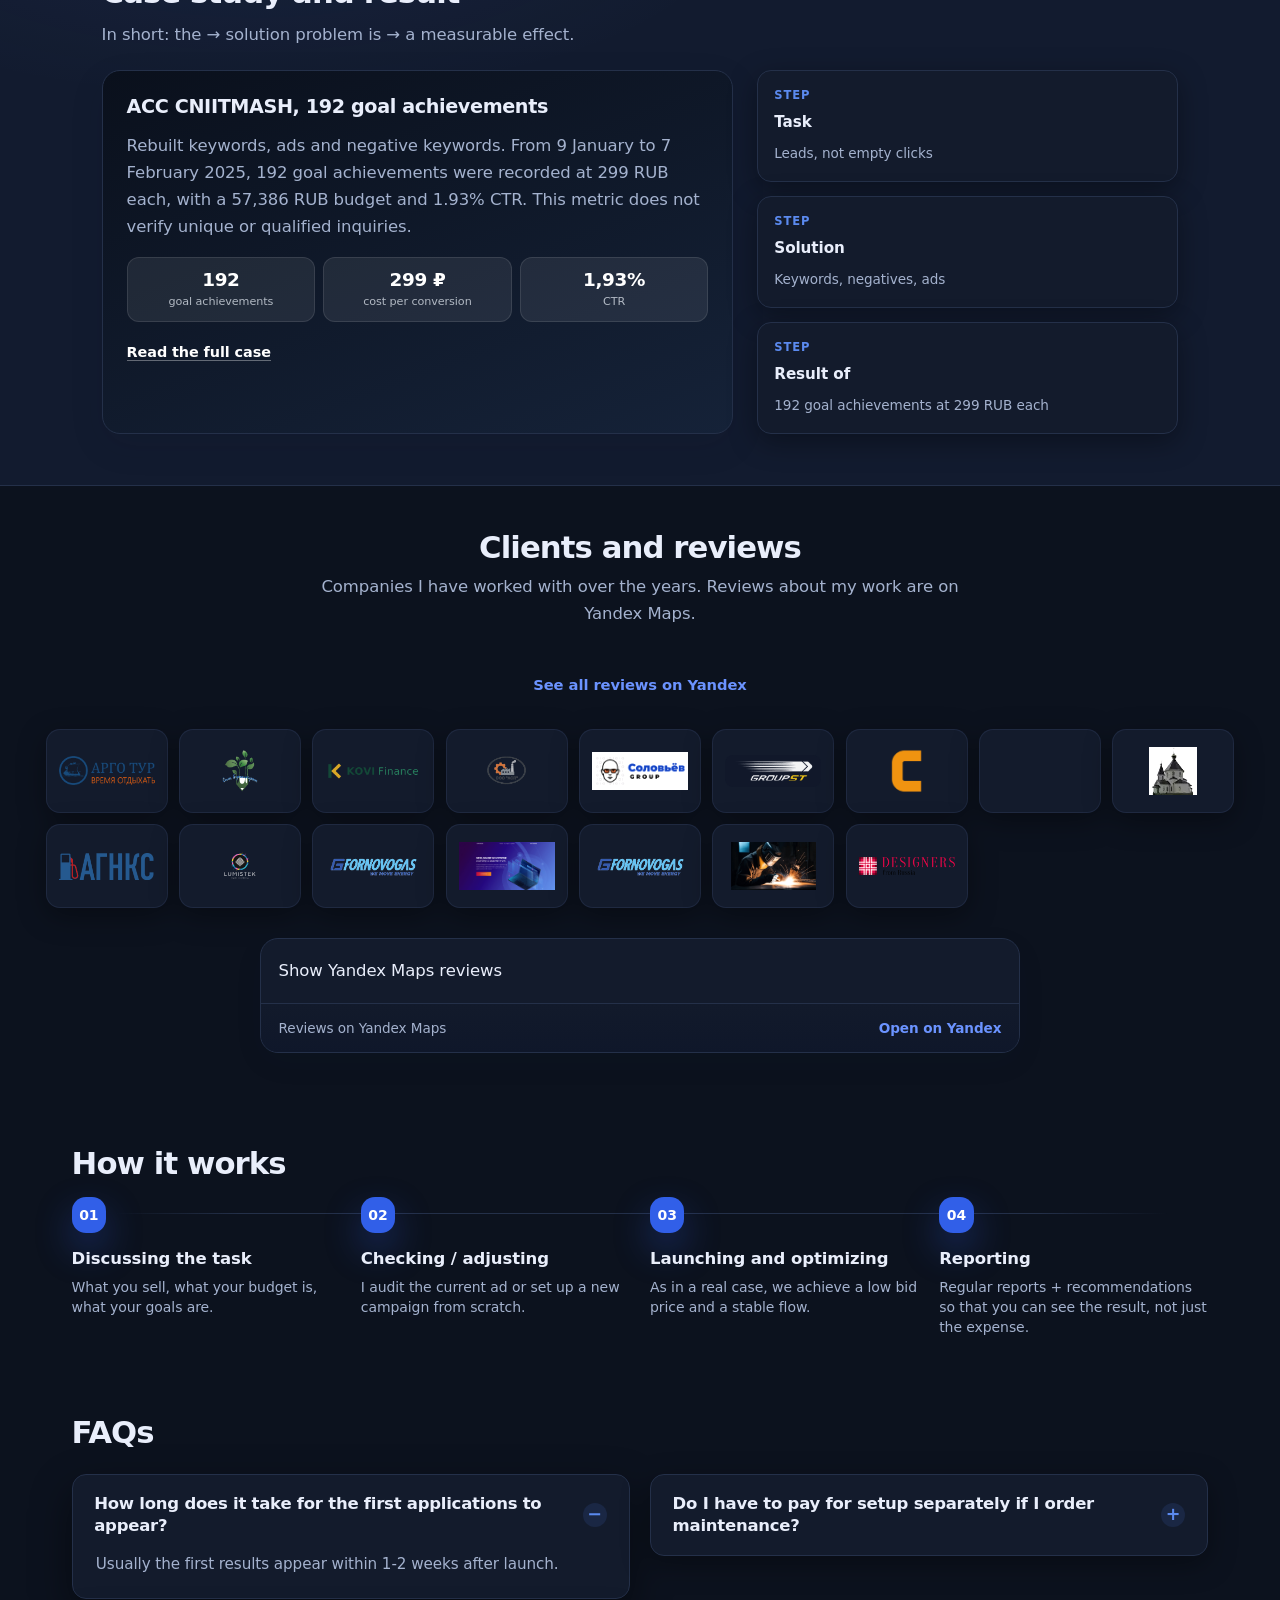
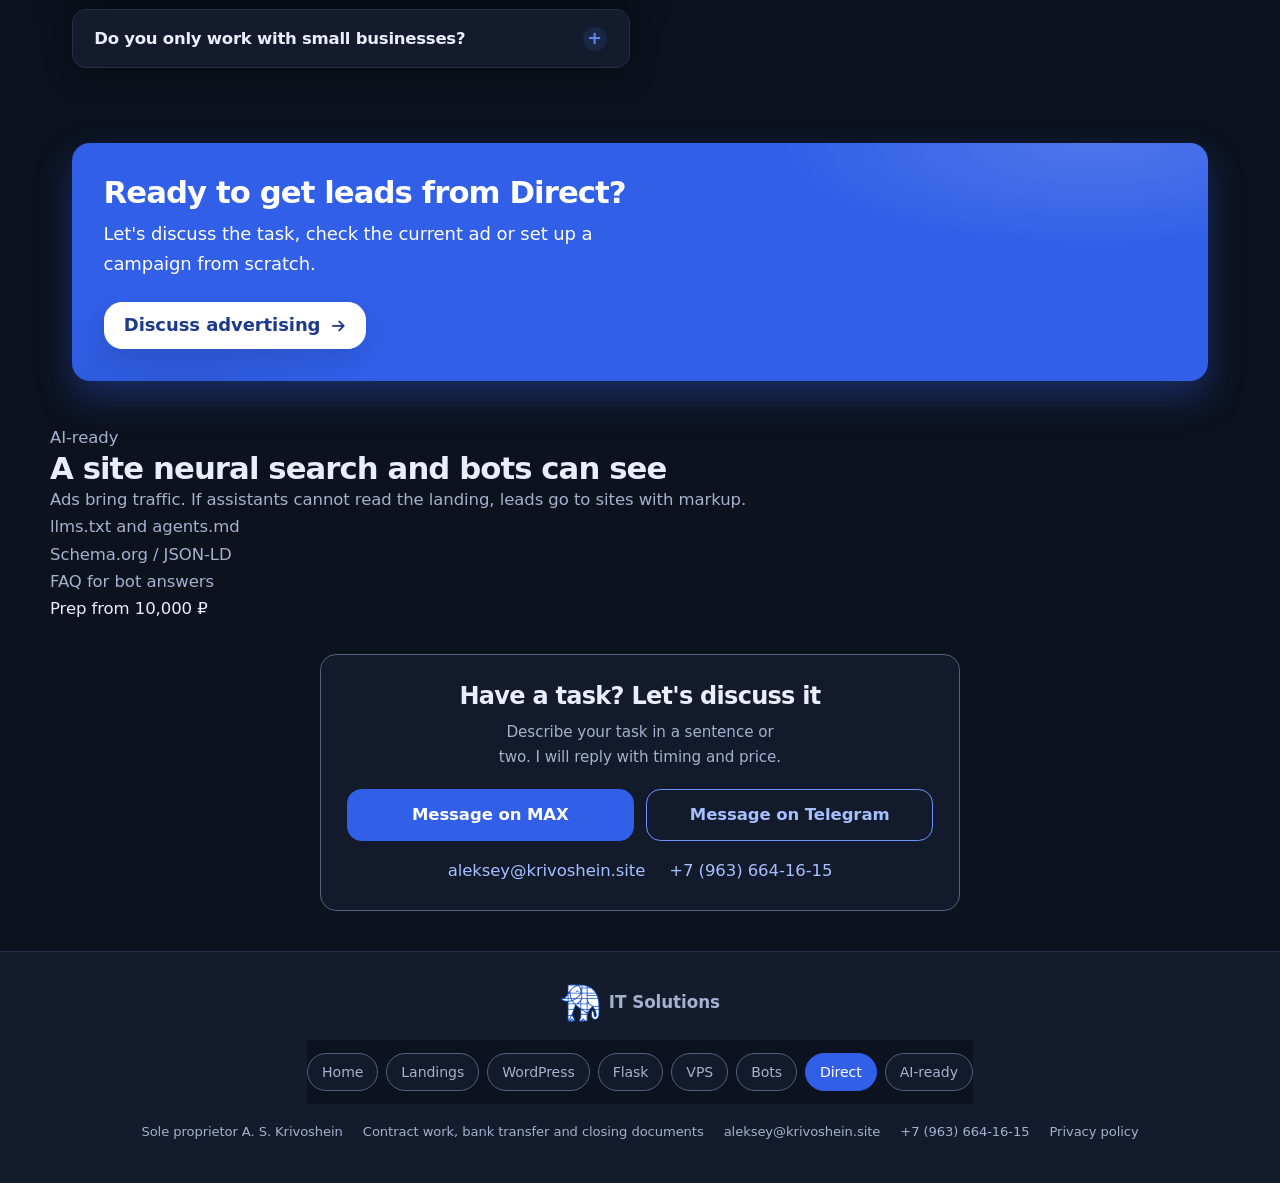
==== commit 422ff17d: "feat: unify with krivoshein.site ecosystem (header, CTA, contact block, footer, even grids, no dashe" ====
--- a/index.html
+++ b/index.html
@@ -199,7 +199,7 @@
       "name": "Нужно ли платить за настройку отдельно, если я заказываю ведение?",
       "acceptedAnswer": {
         "@type": "Answer",
-        "text": "Да, настройка оплачивается один раз. Ведение - это ежемесячная работа."
+        "text": "Да, настройка оплачивается один раз. Ведение: ежемесячная работа."
       }
     },
     {
@@ -308,6 +308,7 @@
 }
   </script>
   <link rel="stylesheet" href="assets/contact-talk.css?v=20261115">
+  <link rel="stylesheet" href="assets/krv-eco.css?v=20261115eco">
 </head>
 <body class="has-mobile-cta art-lb" data-product="direct">
   <a class="skip-link" href="#main">К содержанию</a>
@@ -316,20 +317,14 @@
   <nav class="bg-white border-b border-slate-200 sticky top-0 z-50">
     <div class="max-w-screen-xl mx-auto px-5">
             <div class="flex items-center justify-between gap-3 min-h-16 py-2">
-        <div class="krv-nav-brand">
-          <a href="https://direct.krivoshein.site">
-            <img src="logo.png?v=20260716" alt="Krivoshein" width="56" height="66" class="krv-logo krv-logo--nav" decoding="async">
+        <div class="krv-nav-brand krv-eco-brand">
+          <a class="krv-eco-brand__home" href="https://krivoshein.site/" aria-label="ИТ Решения, главная">
+            <img src="assets/brand/logo-mark.svg" alt="" width="67" height="64" class="krv-eco-brand__logo" decoding="async">
+            <span class="krv-eco-brand__text"><span class="krv-eco-brand__name">ИТ Решения</span><span class="krv-eco-brand__service">Яндекс Директ</span></span>
           </a>
-          <div class="krv-nav-title">
-            <span class="font-display text-2xl font-semibold tracking-tight">direct</span>
-            <span class="text-slate-500 text-xl">.krivoshein.site</span>
-          </div>
         </div>
         <div class="krv-nav-right">
-          <a href="#brief"
-             class="krv-nav-cta inline-flex items-center justify-center px-5 py-2.5 text-sm font-semibold bg-krv text-white border border-transparent hover:bg-krv-dark rounded-2xl transition-all shadow-krv-cta">
-            Обсудить рекламу
-          </a>
+          <a href="https://krivoshein.site/max" target="_blank" rel="noopener noreferrer" class="krv-nav-cta krv-eco-cta inline-flex items-center justify-center">Написать в MAX</a>
         </div>
       </div>
     </div>
@@ -357,14 +352,8 @@
         <h1 class="drslon-hero__title">Яндекс.Директ<br>без слива бюджета</h1>
         <p class="drslon-hero__lead">Настройка кампаний, минус-слова и посадочные. Чтобы заявки из Директа шли дешевле.</p>
         <div class="drslon-hero__cta">
-          <a data-krv-telegram class="drslon-hero__btn drslon-hero__btn--primary" href="https://t.me/DrSlon?text=%D0%97%D0%B4%D1%80%D0%B0%D0%B2%D1%81%D1%82%D0%B2%D1%83%D0%B9%D1%82%D0%B5%21%20%D0%A5%D0%BE%D1%87%D1%83%20%D0%BE%D0%B1%D1%81%D1%83%D0%B4%D0%B8%D1%82%D1%8C%20%D0%B7%D0%B0%D0%B4%D0%B0%D1%87%D1%83.%0A%D0%A3%D1%81%D0%BB%D1%83%D0%B3%D0%B0%3A%20%D0%AF%D0%BD%D0%B4%D0%B5%D0%BA%D1%81%20%D0%94%D0%B8%D1%80%D0%B5%D0%BA%D1%82" target="_blank" rel="noopener noreferrer">
-            <i class="fa-brands fa-telegram" aria-hidden="true"></i>
-            Написать в Telegram
-          </a>
-          <a class="drslon-hero__btn drslon-hero__btn--ghost" href="https://krivoshein.site/max" target="_blank" rel="noopener noreferrer">
-            <i class="fa-solid fa-comment-dots" aria-hidden="true"></i>
-            Написать в MAX
-          </a>
+          <a class="drslon-hero__btn drslon-hero__btn--primary" href="https://krivoshein.site/max" target="_blank" rel="noopener noreferrer">Написать в MAX</a>
+          <a data-krv-telegram class="drslon-hero__btn drslon-hero__btn--ghost" href="https://t.me/DrSlon?text=%D0%97%D0%B4%D1%80%D0%B0%D0%B2%D1%81%D1%82%D0%B2%D1%83%D0%B9%D1%82%D0%B5%21%20%D0%A5%D0%BE%D1%87%D1%83%20%D0%BE%D0%B1%D1%81%D1%83%D0%B4%D0%B8%D1%82%D1%8C%20%D0%B7%D0%B0%D0%B4%D0%B0%D1%87%D1%83.%0A%D0%A3%D1%81%D0%BB%D1%83%D0%B3%D0%B0%3A%20%D0%AF%D0%BD%D0%B4%D0%B5%D0%BA%D1%81%20%D0%94%D0%B8%D1%80%D0%B5%D0%BA%D1%82" target="_blank" rel="noopener noreferrer">Написать в Telegram</a>
         </div>
       </div>
 
@@ -399,7 +388,7 @@
           <span class="krv-social-strip__stars" aria-hidden="true">★★★★★</span>
           <span>Отзывы на Яндекс Картах</span>
         </a>
-        <p class="krv-social-strip__note">Отзывы клиентов на Яндекс Картах. <a href="#reviews">Перейти к отзывам</a></p>
+        <p class="krv-social-strip__note"><a href="#reviews">Перейти к отзывам</a></p>
       </div>
 
   </div>
@@ -466,7 +455,7 @@
         <div class="flex-1">
           <div class="font-semibold text-lg">Ведение и оптимизация</div>
           <div class="mt-1 text-3xl font-semibold tracking-tight">от 25 000 ₽<span class="text-base font-normal">/мес</span></div>
-          <div class="mt-4 text-sm text-slate-600">Еженедельная оптимизация, минус-слова, A/B-тесты. В опубликованном кейсе - 192 достижения целей по 299 ₽ за конверсию. Повторение результата не гарантируется.</div>
+          <div class="mt-4 text-sm text-slate-600">Еженедельная оптимизация, минус-слова, A/B-тесты. В опубликованном кейсе 192 достижения целей по 299 ₽ за конверсию. Повторение результата не гарантируется.</div>
         
         </div>
         <a href="#brief" data-krv-need="optimize"
@@ -560,7 +549,7 @@
             <li>• Ретаргетинг + гео-настройка</li>
           </ul>
           <p class="mt-3 text-xs text-slate-500">Бюджет 57 386 ₽ • CTR 1,93%</p>
-          <p class="mt-2 text-xs text-slate-500">Период: 09.01–07.02.2025. Конверсия означает достижение цели Метрики, не подтверждённого уникального лида.</p>
+          <p class="mt-2 text-xs text-slate-500">Период: с 09.01 по 07.02.2025. Конверсия означает достижение цели Метрики, не подтверждённого уникального лида.</p>
 
           <a href="https://krivoshein.site/kak-nastroyka-reklamy-v-yandeks-direkt-pomogla-ooo-atstsniitmash-privlech-bolshe-klientov/" target="_blank"
              class="inline-flex items-center mt-4 text-sm font-medium text-krv hover:text-krv-dark">
@@ -601,8 +590,8 @@
       </div>
       <div class="krv-case">
         <div class="krv-case__main">
-          <h3>ООО «АЦЦНИИТМАШ» - 192 достижения целей</h3>
-          <p>Пересобрал семантику, объявления и минус-слова. За 09.01–07.02.2025 зафиксировано 192 достижения целей по 299 ₽ при бюджете 57 386 ₽, CTR 1,93%. Уникальность и квалификация обращений этой метрикой не подтверждаются.</p>
+          <h3>ООО «АЦЦНИИТМАШ»: 192 достижения целей</h3>
+          <p>Пересобрал семантику, объявления и минус-слова. С 09.01 по 07.02.2025 зафиксировано 192 достижения целей по 299 ₽ при бюджете 57 386 ₽, CTR 1,93%. Уникальность и квалификация обращений этой метрикой не подтверждаются.</p>
           <div class="krv-case__metrics">
           <div class="krv-case__metric"><strong>192</strong><span>достижения целей</span></div>
           <div class="krv-case__metric"><strong>299 ₽</strong><span>стоимость конверсии</span></div>
@@ -723,7 +712,7 @@
         <div class="w-9 h-9 bg-krv text-white rounded-2xl flex-shrink-0 flex items-center justify-center font-semibold text-sm">03</div>
         <div>
           <div class="font-semibold">Запускаем и оптимизируем</div>
-          <div class="text-sm text-slate-600 mt-1">Как в реальном кейсе - добиваемся низкой цены заявки и стабильного потока.</div>
+          <div class="text-sm text-slate-600 mt-1">Как в реальном кейсе, добиваемся низкой цены заявки и стабильного потока.</div>
         </div>
       </div>
       <div class="flex gap-x-4">
@@ -747,7 +736,7 @@
       </details>
       <details>
         <summary>Нужно ли платить за настройку отдельно, если я заказываю ведение?</summary>
-        <div class="krv-faq__a">Да, настройка оплачивается один раз. Ведение - это ежемесячная работа.</div>
+        <div class="krv-faq__a">Да, настройка оплачивается один раз. Ведение: ежемесячная работа.</div>
       </details>
       <details>
         <summary>Вы работаете только с малым бизнесом?</summary>
@@ -779,7 +768,7 @@
     <div class="krv-aiready__card">
       <p class="krv-aiready__kicker">AI-ready</p>
       <h2 id="krv-aiready-title">Сайт, который видят нейропоиск и боты</h2>
-      <p class="krv-aiready__lead">Реклама приводит трафик. Если ассистенты не читают посадочную — заявки уходят к тем, у кого есть разметка.</p>
+      <p class="krv-aiready__lead">Реклама приводит трафик. Если ассистенты не читают посадочную, заявки уходят к тем, у кого есть разметка.</p>
       <ul class="krv-aiready__facts">
         <li>llms.txt и agents.md</li>
         <li>Schema.org / JSON-LD</li>
@@ -792,54 +781,45 @@
   <section class="krv-qual-section" id="brief" aria-label="Связь">
     <div id="krv-qual" class="krv-qual" data-krv-talk data-service="direct">
       <h2>Есть задача? Давайте обсудим</h2>
-      <p class="krv-qual__lead">Напишите в личный диалог. Анкета не нужна.</p>
+      <p class="krv-qual__lead">Опишите задачу в двух словах, отвечу и назову сроки и цену.</p>
       <div class="krv-talk__actions">
-        <a class="krv-talk__btn" data-krv-telegram href="https://t.me/DrSlon?text=%D0%97%D0%B4%D1%80%D0%B0%D0%B2%D1%81%D1%82%D0%B2%D1%83%D0%B9%D1%82%D0%B5%21%20%D0%A5%D0%BE%D1%87%D1%83%20%D0%BE%D0%B1%D1%81%D1%83%D0%B4%D0%B8%D1%82%D1%8C%20%D0%B7%D0%B0%D0%B4%D0%B0%D1%87%D1%83.%0A%D0%A3%D1%81%D0%BB%D1%83%D0%B3%D0%B0%3A%20%D0%AF%D0%BD%D0%B4%D0%B5%D0%BA%D1%81%20%D0%94%D0%B8%D1%80%D0%B5%D0%BA%D1%82" target="_blank" rel="noopener noreferrer">Написать в Telegram</a>
         <a class="krv-talk__btn krv-talk__btn--max" href="https://krivoshein.site/max" target="_blank" rel="noopener noreferrer">Написать в MAX</a>
+        <a class="krv-talk__btn krv-talk__btn--secondary" data-krv-telegram href="https://t.me/DrSlon?text=%D0%97%D0%B4%D1%80%D0%B0%D0%B2%D1%81%D1%82%D0%B2%D1%83%D0%B9%D1%82%D0%B5%21%20%D0%A5%D0%BE%D1%87%D1%83%20%D0%BE%D0%B1%D1%81%D1%83%D0%B4%D0%B8%D1%82%D1%8C%20%D0%B7%D0%B0%D0%B4%D0%B0%D1%87%D1%83.%0A%D0%A3%D1%81%D0%BB%D1%83%D0%B3%D0%B0%3A%20%D0%AF%D0%BD%D0%B4%D0%B5%D0%BA%D1%81%20%D0%94%D0%B8%D1%80%D0%B5%D0%BA%D1%82" target="_blank" rel="noopener noreferrer">Написать в Telegram</a>
       </div>
       <p class="krv-talk__note" data-krv-talk-note hidden></p>
-      <p class="krv-talk__alt"><a href="mailto:aleksey@krivoshein.site">aleksey@krivoshein.site</a> · <a href="tel:+79636641615">+7 (963) 664-16-15</a></p>
+      <p class="krv-talk__alt"><a href="mailto:aleksey@krivoshein.site">aleksey@krivoshein.site</a><a href="tel:+79636641615">+7 (963) 664-16-15</a></p>
     </div>
   </section>
 
-  <footer class="border-t border-slate-200 py-8">
-    <div class="max-w-screen-xl mx-auto px-5">
-      <div class="flex flex-col md:flex-row items-center justify-between gap-y-4">
-        <div class="flex items-center gap-x-3">
-          <img src="logo.png?v=20260716" alt="Krivoshein" width="48" height="56" class="krv-logo krv-logo--footer" decoding="async">
-          <span class="text-sm text-slate-600">ИП Кривошеин Алексей Сергеевич</span>
-        </div>
-        <div class="text-sm text-slate-500 text-center md:text-right">
-          Работаю по договору • Безналичный расчёт
-        </div>
-      </div>
-      <nav class="mt-5 flex flex-wrap items-center justify-center gap-x-2 gap-y-1 text-xs text-slate-400" aria-label="Другие услуги">
-        <a href="https://bots.krivoshein.site/" class="hover:text-krv transition-colors">Боты</a>
-        <span class="text-slate-300" aria-hidden="true">·</span>
-        <a href="https://vps.krivoshein.site/" class="hover:text-krv transition-colors">VPS</a>
-        <span class="text-slate-300" aria-hidden="true">·</span>
-        <span class="text-slate-500">Директ</span>
-        <span class="text-slate-300" aria-hidden="true">·</span>
-        <a href="https://wordpress.krivoshein.site/" class="hover:text-krv transition-colors">WordPress</a>
-        <span class="text-slate-300" aria-hidden="true">·</span>
-        <a href="https://ai-ready.krivoshein.site/" class="hover:text-krv transition-colors krv-foot-ai">AI-ready</a>
+  <footer class="krv-eco-footer">
+    <div class="krv-eco-footer__inner">
+      <a class="krv-eco-footer__brand" href="https://krivoshein.site/"><img src="assets/brand/logo-mark.svg" alt="" width="67" height="64" decoding="async"><span>ИТ Решения</span></a>
+      <nav class="krv-eco-links" aria-label="Услуги">
+        <a href="https://krivoshein.site/">Главная</a>
+        <a href="https://landing.krivoshein.site/">Лендинги</a>
+        <a href="https://wordpress.krivoshein.site/">WordPress</a>
+        <a href="https://flask.krivoshein.site/">Flask</a>
+        <a href="https://vps.krivoshein.site/">VPS</a>
+        <a href="https://bots.krivoshein.site/">Боты</a>
+        <span aria-current="page">Директ</span>
+        <a href="https://ai-ready.krivoshein.site/">AI-ready</a>
       </nav>
-    <p class="krv-footer-legal">ИП Кривошеин А. С. · Работа по договору · Безнал и закрывающие · aleksey@krivoshein.site · <a href="privacy.html">Конфиденциальность</a></p>
+      <p class="krv-eco-footer__legal"><span>ИП Кривошеин А. С.</span><span>Работа по договору, безнал и закрывающие документы</span><a href="mailto:aleksey@krivoshein.site">aleksey@krivoshein.site</a><a href="tel:+79636641615">+7 (963) 664-16-15</a><a href="privacy.html">Политика конфиденциальности</a></p>
     </div>
     <!-- ai:llms https://direct.krivoshein.site/llms.txt -->
   </footer>
 
   <!-- MOBILE CTA BAR -->
     <div class="mobile-cta-bar" role="region" aria-label="Связь">
-    <a class="cta-primary" data-krv-telegram href="https://t.me/DrSlon?text=%D0%97%D0%B4%D1%80%D0%B0%D0%B2%D1%81%D1%82%D0%B2%D1%83%D0%B9%D1%82%D0%B5%21%20%D0%A5%D0%BE%D1%87%D1%83%20%D0%BE%D0%B1%D1%81%D1%83%D0%B4%D0%B8%D1%82%D1%8C%20%D0%B7%D0%B0%D0%B4%D0%B0%D1%87%D1%83.%0A%D0%A3%D1%81%D0%BB%D1%83%D0%B3%D0%B0%3A%20%D0%AF%D0%BD%D0%B4%D0%B5%D0%BA%D1%81%20%D0%94%D0%B8%D1%80%D0%B5%D0%BA%D1%82" target="_blank" rel="noopener noreferrer">Написать в Telegram</a>
-    <a class="cta-primary" href="https://krivoshein.site/max" target="_blank" rel="noopener noreferrer">Написать в MAX</a>
+    <a class="cta-primary krv-eco-max" href="https://krivoshein.site/max" target="_blank" rel="noopener noreferrer">Написать в MAX</a>
+    <a class="cta-secondary krv-eco-tg" data-krv-telegram href="https://t.me/DrSlon?text=%D0%97%D0%B4%D1%80%D0%B0%D0%B2%D1%81%D1%82%D0%B2%D1%83%D0%B9%D1%82%D0%B5%21%20%D0%A5%D0%BE%D1%87%D1%83%20%D0%BE%D0%B1%D1%81%D1%83%D0%B4%D0%B8%D1%82%D1%8C%20%D0%B7%D0%B0%D0%B4%D0%B0%D1%87%D1%83.%0A%D0%A3%D1%81%D0%BB%D1%83%D0%B3%D0%B0%3A%20%D0%AF%D0%BD%D0%B4%D0%B5%D0%BA%D1%81%20%D0%94%D0%B8%D1%80%D0%B5%D0%BA%D1%82" target="_blank" rel="noopener noreferrer">Написать в Telegram</a>
   </div>
 
   
         <div id="krv-cookie" class="krv-cookie" role="region" aria-label="Уведомление о cookies и аналитике" hidden>
     <p>
       Сайт использует cookies, локальное хранилище и Яндекс&nbsp;Метрику (в т.ч. карту кликов и Вебвизор)
-      для статистики посещаемости и улучшения сервиса. Оператор — ИП Кривошеин&nbsp;А.&nbsp;С. (РФ).
+      для статистики посещаемости и улучшения сервиса. Оператор: ИП Кривошеин&nbsp;А.&nbsp;С. (РФ).
       Заявки принимаются в Telegram и в личном MAX, отдельной CRM на сайте нет.
       Продолжая пользоваться сайтом, вы подтверждаете ознакомление с
       <a href="privacy.html">политикой конфиденциальности</a>.
--- a/assets/krv-eco.css
+++ b/assets/krv-eco.css
@@ -0,0 +1,282 @@
+/* krv-eco: shared look with krivoshein.site (fonts, accent, buttons, header, contact block, footer). Loaded last. */
+:root {
+  --eco-font: ui-sans-serif, system-ui, -apple-system, BlinkMacSystemFont, "Segoe UI", Roboto, "Helvetica Neue", Arial, sans-serif;
+  --eco-accent: #315fe8;
+  --eco-accent-dark: #244ac2;
+  --eco-text: #172133;
+  --eco-muted: #52627d;
+  --eco-line: #c4cedd;
+  --eco-card: #fff;
+  --eco-link: #244ac2;
+}
+html[data-theme="dark"] {
+  --eco-text: #e8eefc;
+  --eco-muted: #b7c5dc;
+  --eco-line: #52627d;
+  --eco-card: #121a2b;
+  --eco-link: #a6c0ff;
+}
+
+/* Fonts as on the main site */
+html body,
+html body :is(h1, h2, h3, h4, h5, h6, p, a, span, li, button, div, section, strong, em, b, small, label, input, textarea, select, summary, td, th, dt, dd, blockquote, figcaption, nav, footer, header, aside):not([class*="fa-"]):not(.fa):not(code):not(pre):not(kbd) {
+  font-family: var(--eco-font) !important;
+}
+
+/* ---------- Header ---------- */
+body .krv-eco-brand { display: flex; align-items: center; gap: .7rem; min-width: 0; }
+body .krv-eco-brand__home { display: inline-flex; align-items: center; gap: .6rem; text-decoration: none !important; min-width: 0; }
+body .krv-eco-brand__logo { width: 44px; height: auto; flex: 0 0 auto; display: block; }
+body .krv-eco-brand__text { display: flex; flex-direction: column; line-height: 1.15; min-width: 0; }
+body .krv-eco-brand__name { color: var(--eco-accent); font-weight: 700; font-size: 1.15rem; letter-spacing: -.01em; white-space: nowrap; }
+html[data-theme="dark"] body .krv-eco-brand__name { color: #8fb0ff; }
+body .krv-eco-brand__service { color: var(--eco-muted); font-size: .8rem; font-weight: 500; white-space: nowrap; }
+body nav a.krv-nav-cta.krv-eco-cta,
+body.art-lb nav a.krv-nav-cta.krv-eco-cta {
+  min-height: 40px !important;
+  padding: 0 18px !important;
+  border-radius: 999px !important;
+  background: var(--eco-accent) !important;
+  color: #fff !important;
+  border: 0 !important;
+  font-weight: 600 !important;
+  font-size: .9rem !important;
+  box-shadow: none !important;
+  white-space: nowrap;
+}
+body nav a.krv-nav-cta.krv-eco-cta:hover { background: var(--eco-accent-dark) !important; }
+@media (max-width: 640px) {
+  body .krv-eco-brand__logo { width: 38px; }
+  body .krv-eco-brand__name { font-size: 1.02rem; }
+  body .krv-eco-brand__service { font-size: .74rem; }
+}
+
+/* Section sub-navigation: show that it scrolls instead of cutting words */
+@media (max-width: 760px) {
+  body .krv-subnav__inner {
+    -webkit-mask-image: linear-gradient(90deg, #000 85%, transparent);
+            mask-image: linear-gradient(90deg, #000 85%, transparent);
+    padding-right: 2rem;
+  }
+}
+
+/* ---------- Hero buttons: MAX filled, Telegram outlined, same size ---------- */
+body .drslon-hero__cta { display: flex !important; flex-wrap: wrap; gap: 12px !important; align-items: stretch; }
+body .drslon-hero__cta a.drslon-hero__btn,
+body.art-lb .drslon-hero__cta a.drslon-hero__btn {
+  display: inline-flex !important;
+  align-items: center;
+  justify-content: center;
+  gap: .5rem;
+  box-sizing: border-box;
+  min-height: 48px !important;
+  height: auto !important;
+  padding: 0 24px !important;
+  border-radius: 999px !important;
+  font-size: 1rem !important;
+  font-weight: 600 !important;
+  line-height: 1.2 !important;
+  text-decoration: none !important;
+  box-shadow: none !important;
+  transform: none !important;
+}
+body .drslon-hero__cta a.drslon-hero__btn--primary,
+body.art-lb .drslon-hero__cta a.drslon-hero__btn--primary,
+html[data-theme="dark"] body.art-lb .drslon-hero__cta a.drslon-hero__btn--primary {
+  background: var(--eco-accent) !important;
+  color: #fff !important;
+  border: 1.5px solid var(--eco-accent) !important;
+}
+body .drslon-hero__cta a.drslon-hero__btn--primary:hover { background: var(--eco-accent-dark) !important; border-color: var(--eco-accent-dark) !important; }
+body .drslon-hero__cta a.drslon-hero__btn--ghost,
+body.art-lb .drslon-hero__cta a.drslon-hero__btn--ghost,
+html[data-theme="dark"] body.art-lb .drslon-hero__cta a.drslon-hero__btn--ghost {
+  background: transparent !important;
+  color: var(--eco-link) !important;
+  border: 1.5px solid var(--eco-accent) !important;
+}
+html[data-theme="dark"] body .drslon-hero__cta a.drslon-hero__btn--ghost { border-color: #6f93ff !important; }
+body .drslon-hero__cta a.drslon-hero__btn--ghost i,
+body .drslon-hero__cta a.drslon-hero__btn--ghost svg { color: inherit !important; }
+body .drslon-hero__cta a.drslon-hero__btn--ghost:hover { background: rgba(49, 95, 232, .08) !important; }
+@media (max-width: 640px) {
+  body .drslon-hero__cta { flex-direction: column; }
+  body .drslon-hero__cta a.drslon-hero__btn { width: 100% !important; min-height: 52px !important; }
+}
+
+/* Mobile bottom bar: same pair */
+body .mobile-cta-bar { gap: 10px !important; }
+body .mobile-cta-bar a {
+  flex: 1 1 0 !important;
+  min-height: 46px !important;
+  border-radius: 999px !important;
+  font-weight: 600 !important;
+  box-shadow: none !important;
+  display: inline-flex !important; align-items: center; justify-content: center;
+}
+body .mobile-cta-bar a.krv-eco-max { background: var(--eco-accent) !important; color: #fff !important; border: 1.5px solid var(--eco-accent) !important; }
+body .mobile-cta-bar a.krv-eco-tg { background: var(--eco-card) !important; color: var(--eco-link) !important; border: 1.5px solid var(--eco-accent) !important; }
+
+/* Hero facts: one compact row on phones instead of three tall cards */
+@media (max-width: 640px) {
+  body .drslon-hero__stats.krv-hero-trust {
+    display: grid !important;
+    grid-template-columns: repeat(3, minmax(0, 1fr)) !important;
+    gap: 8px !important;
+  }
+  body .drslon-hero__stats.krv-hero-trust .drslon-hero__stat {
+    min-width: 0 !important; width: auto !important; margin: 0 !important;
+    padding: 10px 8px !important; text-align: center;
+    display: flex !important; flex-direction: column; align-items: center; justify-content: center; gap: 2px;
+  }
+  body .drslon-hero__stats.krv-hero-trust .drslon-hero__stat-value { font-size: 1.05rem !important; line-height: 1.2; white-space: nowrap; }
+  body .drslon-hero__stats.krv-hero-trust .drslon-hero__stat-label { font-size: .72rem !important; line-height: 1.25; }
+}
+
+/* ---------- Contact block, same as #brief on krivoshein.site ---------- */
+body [data-krv-talk] {
+  color: var(--eco-text) !important;
+  background: var(--eco-card) !important;
+  max-width: 40rem !important;
+  margin-inline: auto !important;
+  padding: clamp(1.1rem, 3vw, 1.6rem) !important;
+  border: 1px solid var(--eco-line) !important;
+  border-radius: 1rem !important;
+  text-align: center !important;
+  box-shadow: none !important;
+}
+body [data-krv-talk] h2 { color: var(--eco-text) !important; margin: 0 0 .6rem !important; font-size: 1.5rem !important; line-height: 1.25 !important; text-wrap: balance; }
+body [data-krv-talk] .krv-qual__lead { color: var(--eco-muted) !important; max-width: 34rem; margin: 0 auto !important; line-height: 1.6; text-wrap: balance; }
+body [data-krv-talk] .krv-talk__actions { display: flex !important; flex-wrap: nowrap !important; gap: .75rem !important; margin: 1.25rem 0 1rem !important; }
+body [data-krv-talk] .krv-talk__btn {
+  flex: 1 1 0 !important;
+  box-sizing: border-box;
+  display: inline-flex !important; align-items: center; justify-content: center;
+  min-height: 52px !important;
+  padding: 0 1rem !important;
+  border-radius: .9rem !important;
+  border: 1.5px solid var(--eco-accent) !important;
+  background: var(--eco-accent) !important;
+  color: #fff !important;
+  font-weight: 600 !important;
+  white-space: nowrap;
+  text-decoration: none !important;
+}
+body [data-krv-talk] .krv-talk__btn--max:hover { background: var(--eco-accent-dark) !important; }
+body [data-krv-talk] .krv-talk__btn--secondary { background: transparent !important; color: var(--eco-link) !important; }
+html[data-theme="dark"] body [data-krv-talk] .krv-talk__btn--secondary { border-color: #6f93ff !important; }
+body [data-krv-talk] .krv-talk__btn--secondary:hover { background: rgba(49, 95, 232, .08) !important; }
+body [data-krv-talk] .krv-talk__alt { display: flex !important; flex-wrap: wrap; justify-content: center; gap: .35rem 1.5rem; margin: 1rem 0 0 !important; }
+body [data-krv-talk] .krv-talk__alt a { color: var(--eco-link) !important; white-space: nowrap; }
+@media (max-width: 640px) {
+  body [data-krv-talk] .krv-talk__actions { flex-direction: column; }
+  body [data-krv-talk] .krv-talk__btn { flex: 0 0 auto !important; width: 100%; }
+  body [data-krv-talk] .krv-talk__alt { flex-direction: column; align-items: center; gap: .5rem; }
+}
+
+/* ---------- Footer ---------- */
+body footer.krv-eco-footer { border-top: 1px solid var(--eco-line); padding: 2rem 0 1.5rem; background: transparent; }
+body .krv-eco-footer__inner { max-width: 72rem; margin: 0 auto; padding: 0 1.25rem; display: flex; flex-direction: column; align-items: center; gap: 1.1rem; text-align: center; }
+body .krv-eco-footer__brand { display: inline-flex; align-items: center; gap: .55rem; text-decoration: none !important; }
+body .krv-eco-footer__brand img { width: 40px; height: auto; }
+body .krv-eco-footer__brand span { color: var(--eco-accent); font-weight: 700; font-size: 1.05rem; }
+html[data-theme="dark"] body .krv-eco-footer__brand span { color: #8fb0ff; }
+body footer.krv-eco-footer .krv-eco-links { display: flex; flex-wrap: wrap; justify-content: center; align-items: center; gap: .5rem; max-width: 46rem; margin: 0 !important; padding: 0 !important; border: 0 !important; background: none !important; }
+body footer.krv-eco-footer .krv-eco-links a,
+body footer.krv-eco-footer .krv-eco-links span {
+  display: inline-flex !important; align-items: center; justify-content: center; box-sizing: border-box;
+  height: 38px !important; min-height: 0 !important; padding: 0 14px !important; margin: 0 !important; line-height: 1 !important;
+  border: 1px solid var(--eco-line); border-radius: 999px;
+  color: var(--eco-text) !important; font-size: .88rem; font-weight: 500;
+  text-decoration: none !important; background: var(--eco-card);
+}
+body .krv-eco-links a:hover { border-color: var(--eco-accent); color: var(--eco-accent) !important; }
+body footer.krv-eco-footer .krv-eco-links span[aria-current] { background: var(--eco-accent) !important; border-color: var(--eco-accent) !important; color: #fff !important; }
+body .krv-eco-footer__legal { display: flex; flex-wrap: wrap; justify-content: center; gap: .3rem 1.25rem; margin: 0 !important; color: var(--eco-muted) !important; font-size: .82rem; line-height: 1.5; }
+body .krv-eco-footer__legal a { color: var(--eco-link) !important; white-space: nowrap; }
+body .krv-eco-footer__legal span { white-space: nowrap; }
+@media (max-width: 640px) {
+  body footer.krv-eco-footer .krv-eco-links { display: grid; grid-template-columns: repeat(2, minmax(0, 1fr)); width: 100%; }
+  body footer.krv-eco-footer .krv-eco-links a, body footer.krv-eco-footer .krv-eco-links span { height: 42px !important; }
+  body .krv-eco-footer__legal { flex-direction: column; align-items: center; gap: .25rem; }
+  body.has-mobile-cta footer.krv-eco-footer { padding-bottom: 6rem; }
+}
+
+/* ---------- Alignment fixes for the shared landing template ---------- */
+body .krv-social-strip__note { flex: 0 1 auto !important; }
+@media (min-width: 641px) {
+  body .drslon-hero-wrap > .drslon-hero__stats.krv-hero-trust {
+    width: 100% !important; max-width: 1240px !important; margin: 14px auto 0 !important;
+    grid-template-columns: repeat(3, minmax(0, 1fr)) !important;
+  }
+  body .drslon-hero-wrap > .krv-social-strip { width: 100% !important; max-width: 1240px !important; margin: 14px auto 0 !important; box-sizing: border-box; }
+  body .krv-proof { max-width: 1240px !important; margin-inline: auto !important; }
+}
+@media (max-width: 640px) {
+  body > .krv-price-notes, body > main > .krv-price-notes { margin-left: 14px !important; margin-right: 14px !important; }
+}
+
+@media (min-width: 900px) {
+  body .krv-faq { max-width: none !important; grid-template-columns: repeat(2, minmax(0, 1fr)) !important; align-items: start !important; }
+}
+body .krv-aiready__card { max-width: 1180px !important; margin-inline: auto !important; box-sizing: border-box; }
+/* Case card is dark: its title must be light */
+body .krv-case__main h3 { color: #fff !important; }
+/* Check lists: icon and text on one line */
+body div.flex:has(> i.fa-check:first-child) { flex-direction: row !important; align-items: flex-start !important; }
+body div.flex > i.fa-check:first-child { flex: 0 0 auto !important; width: auto !important; }
+/* Footer contacts: plain inline links, even spacing */
+body footer.krv-eco-footer .krv-eco-footer__legal a { display: inline !important; min-height: 0 !important; padding: 0 !important; margin: 0 !important; color: var(--eco-link) !important; }
+/* Card buttons must not stick to the text above */
+body main .flex-col > :is(div, ul).flex-1 { padding-bottom: 1.1rem !important; }
+body main .flex-col > :is(div, ul).flex-1 { flex: 1 0 auto !important; min-height: auto !important; }
+
+/* Even grids on desktop (no wide first card) */
+@media (min-width: 900px) {
+  html body.art-lb:not(#krvz):not(#krvy) .krv-asym-grid,
+  html body.art-lb:not(#krvz):not(#krvy) #benefits .grid.md\:grid-cols-3,
+  html body.art-lb:not(#krvz):not(#krvy) .grid.md\:grid-cols-3:not(.krv-keep-equal),
+  html body.art-lb:not(#krvz):not(#krvy) .grid.md\:grid-cols-3.gap-5 {
+    grid-template-columns: repeat(3, minmax(0, 1fr)) !important;
+  }
+  html body.art-lb:not(#krvz):not(#krvy) .krv-asym-grid.krv-asym-2 { grid-template-columns: repeat(2, minmax(0, 1fr)) !important; }
+  html body.art-lb:not(#krvz):not(#krvy) .krv-asym-grid.krv-asym-4,
+  html body.art-lb:not(#krvz):not(#krvy) .grid.lg\:grid-cols-4:not(.krv-keep-equal) { grid-template-columns: repeat(4, minmax(0, 1fr)) !important; }
+  html body.art-lb:not(#krvz):not(#krvy) .grid.sm\:grid-cols-2.lg\:grid-cols-3:not(.krv-keep-equal),
+  html body.art-lb:not(#krvz):not(#krvy) .grid.md\:grid-cols-2.lg\:grid-cols-3:not(.krv-keep-equal) { grid-template-columns: repeat(2, minmax(0, 1fr)) !important; }
+  html body.art-lb:not(#krvz):not(#krvy) .krv-asym-grid > :first-child,
+  html body.art-lb:not(#krvz):not(#krvy) #benefits .grid > :first-child,
+  html body.art-lb:not(#krvz):not(#krvy) .grid.md\:grid-cols-3:not(.krv-keep-equal) > :first-child,
+  html body.art-lb:not(#krvz):not(#krvy) .grid.sm\:grid-cols-2.lg\:grid-cols-3:not(.krv-keep-equal) > :first-child,
+  html body.art-lb:not(#krvz):not(#krvy) .grid.md\:grid-cols-2.lg\:grid-cols-3:not(.krv-keep-equal) > :first-child,
+  html body.art-lb:not(#krvz):not(#krvy) .grid.lg\:grid-cols-4:not(.krv-keep-equal) > :first-child {
+    background: var(--krv-card, #fff) !important;
+    border-color: var(--krv-line, #d8e0ee) !important;
+  }
+}
+@media (min-width: 1024px) {
+  html body.art-lb:not(#krvz):not(#krvy) .grid.sm\:grid-cols-2.lg\:grid-cols-3:not(.krv-keep-equal),
+  html body.art-lb:not(#krvz):not(#krvy) .grid.md\:grid-cols-2.lg\:grid-cols-3:not(.krv-keep-equal) { grid-template-columns: repeat(3, minmax(0, 1fr)) !important; }
+}
+@media (min-width: 900px) {
+  html body.art-lb:not(#krvz):not(#krvy) .grid.lg\:grid-cols-4:not(.krv-keep-equal) > .flex:first-child { background: transparent !important; box-shadow: none !important; }
+}
+@media (min-width: 900px) {
+  html body.art-lb:not(#krvz):not(#krvy) .grid.lg\:grid-cols-3:not(.krv-keep-equal):has(> :nth-child(2):last-child),
+  html body.art-lb:not(#krvz):not(#krvy) .grid.md\:grid-cols-3:not(.krv-keep-equal):has(> :nth-child(2):last-child) {
+    grid-template-columns: repeat(2, minmax(0, 420px)) !important; justify-content: center !important;
+  }
+}
+html body:not(#krvz):not(#krvy) div.flex:has(> i.fa-check:first-child) { flex-direction: row !important; align-items: flex-start !important; }
+@media (min-width: 900px) {
+  html body.art-lb:not(#krvz) #pricing > .max-w-5xl.border-2 { max-width: none !important; }
+}
+html body.art-lb:not(#krvz) main > .max-w-screen-xl > .text-center { text-align: center !important; }
+html body.art-lb:not(#krvz) main > .max-w-screen-xl > .text-center > p { margin-left: auto; margin-right: auto; }
+@media (min-width: 768px) {
+  #rag-demo > div { display: flex; align-items: center; justify-content: space-between; gap: 2rem; }
+  #rag-demo > div > div:last-child { width: 14rem; flex-shrink: 0; margin-top: 0; }
+}
+@media (min-width: 900px) {
+  html body.art-lb:not(#krvz) .krv-asym-grid.max-w-4xl { max-width: none !important; }
+}
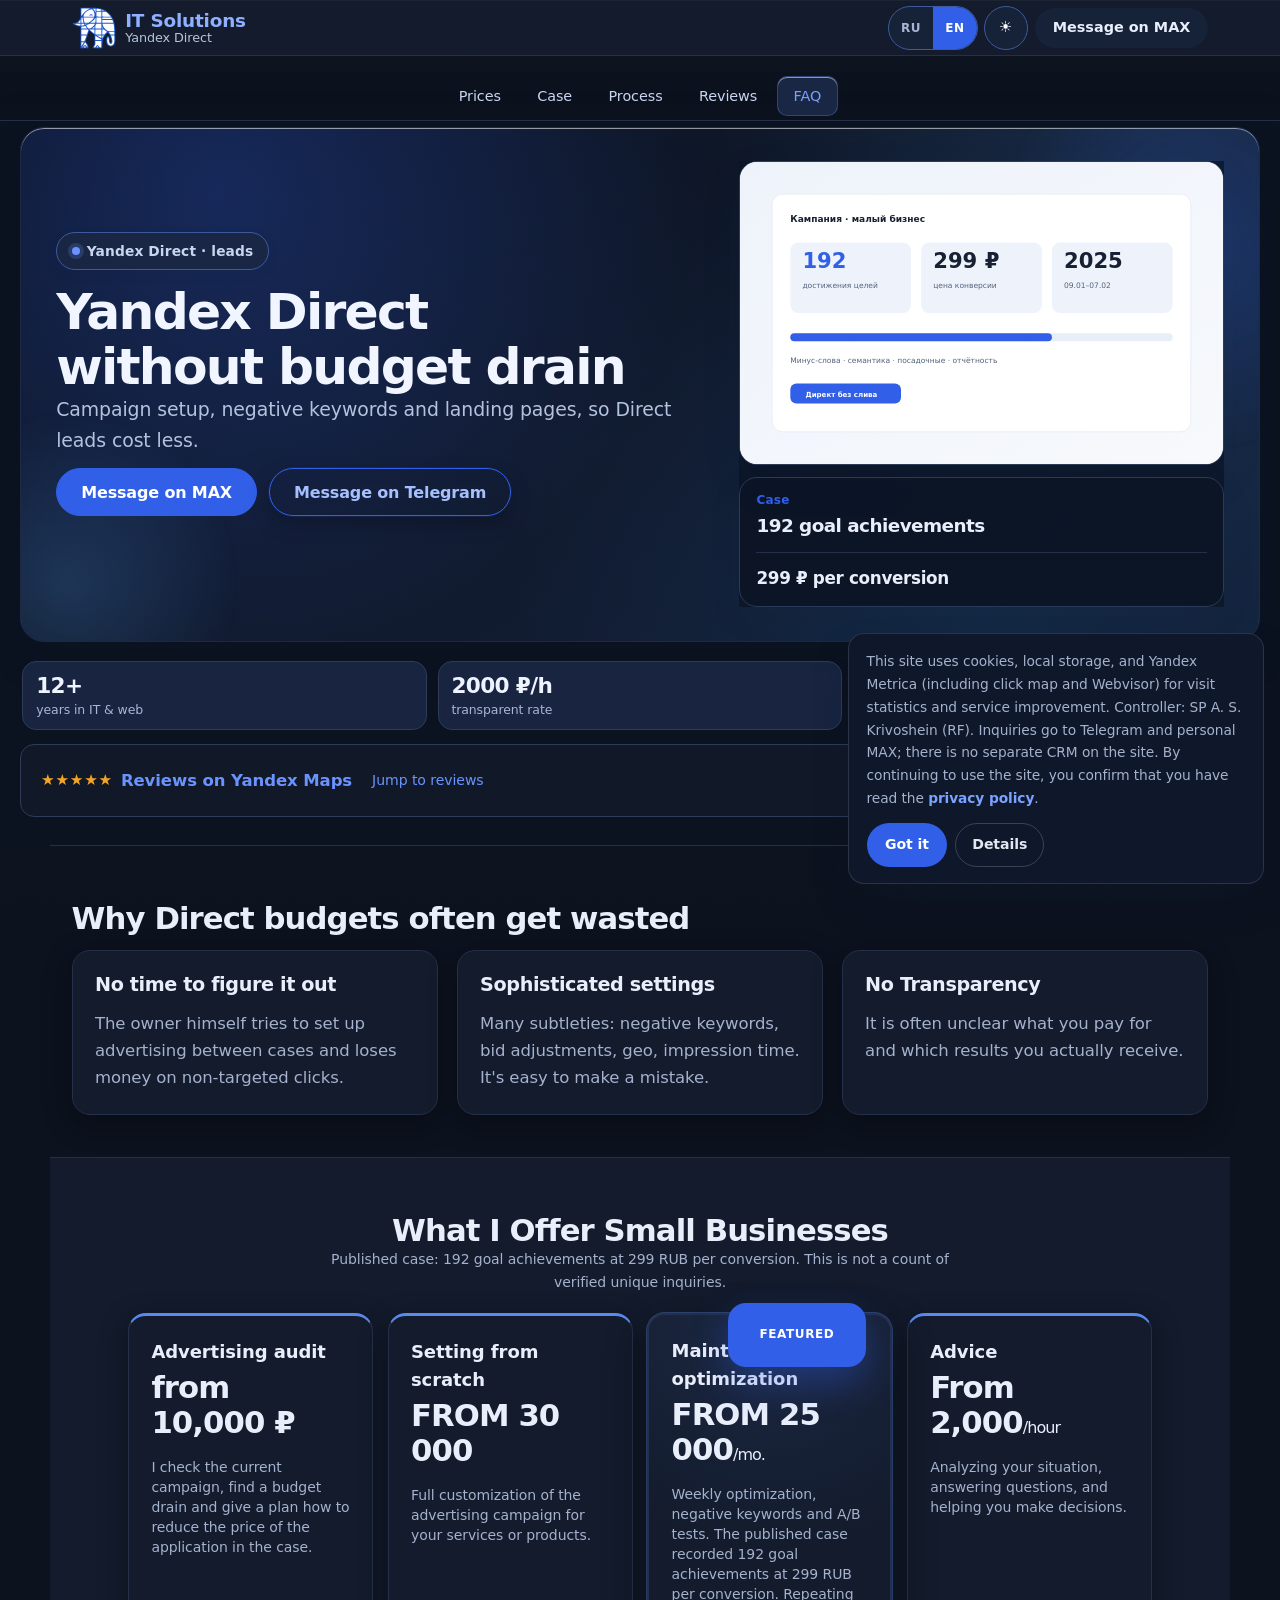
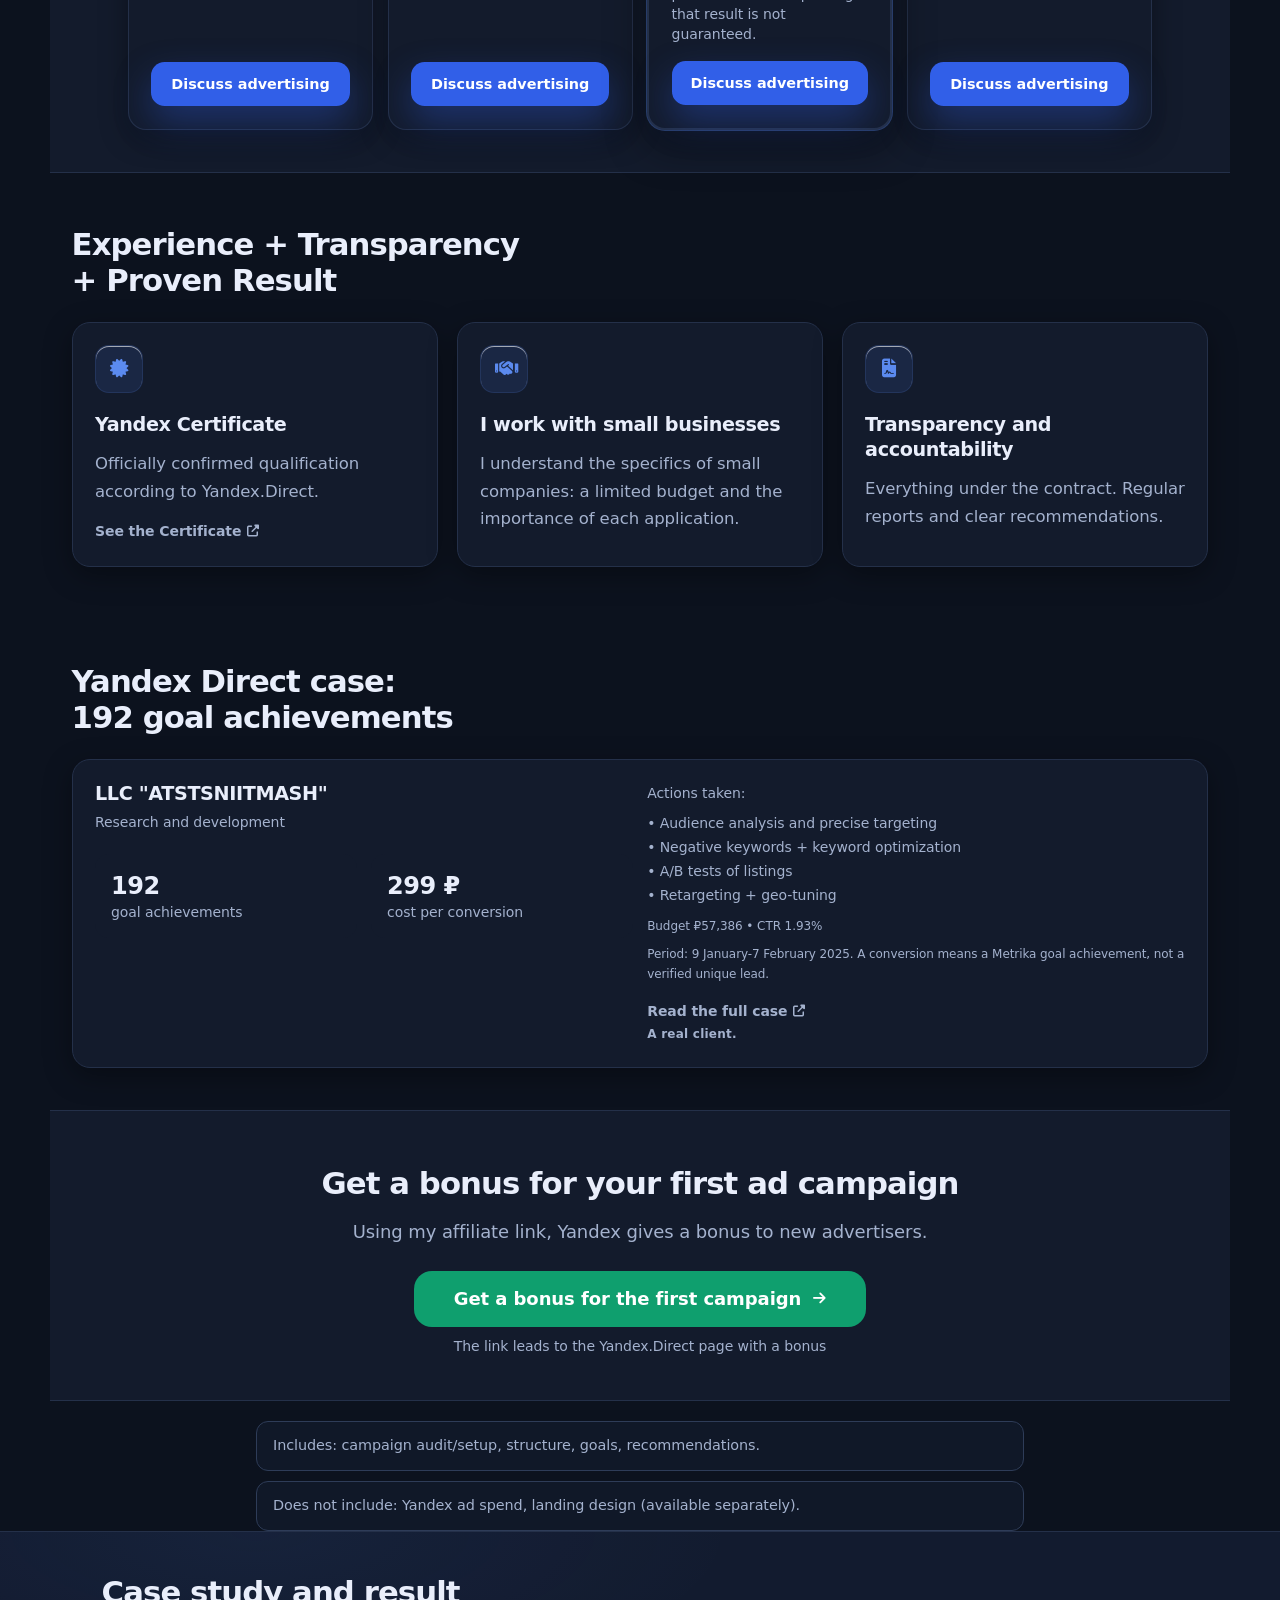
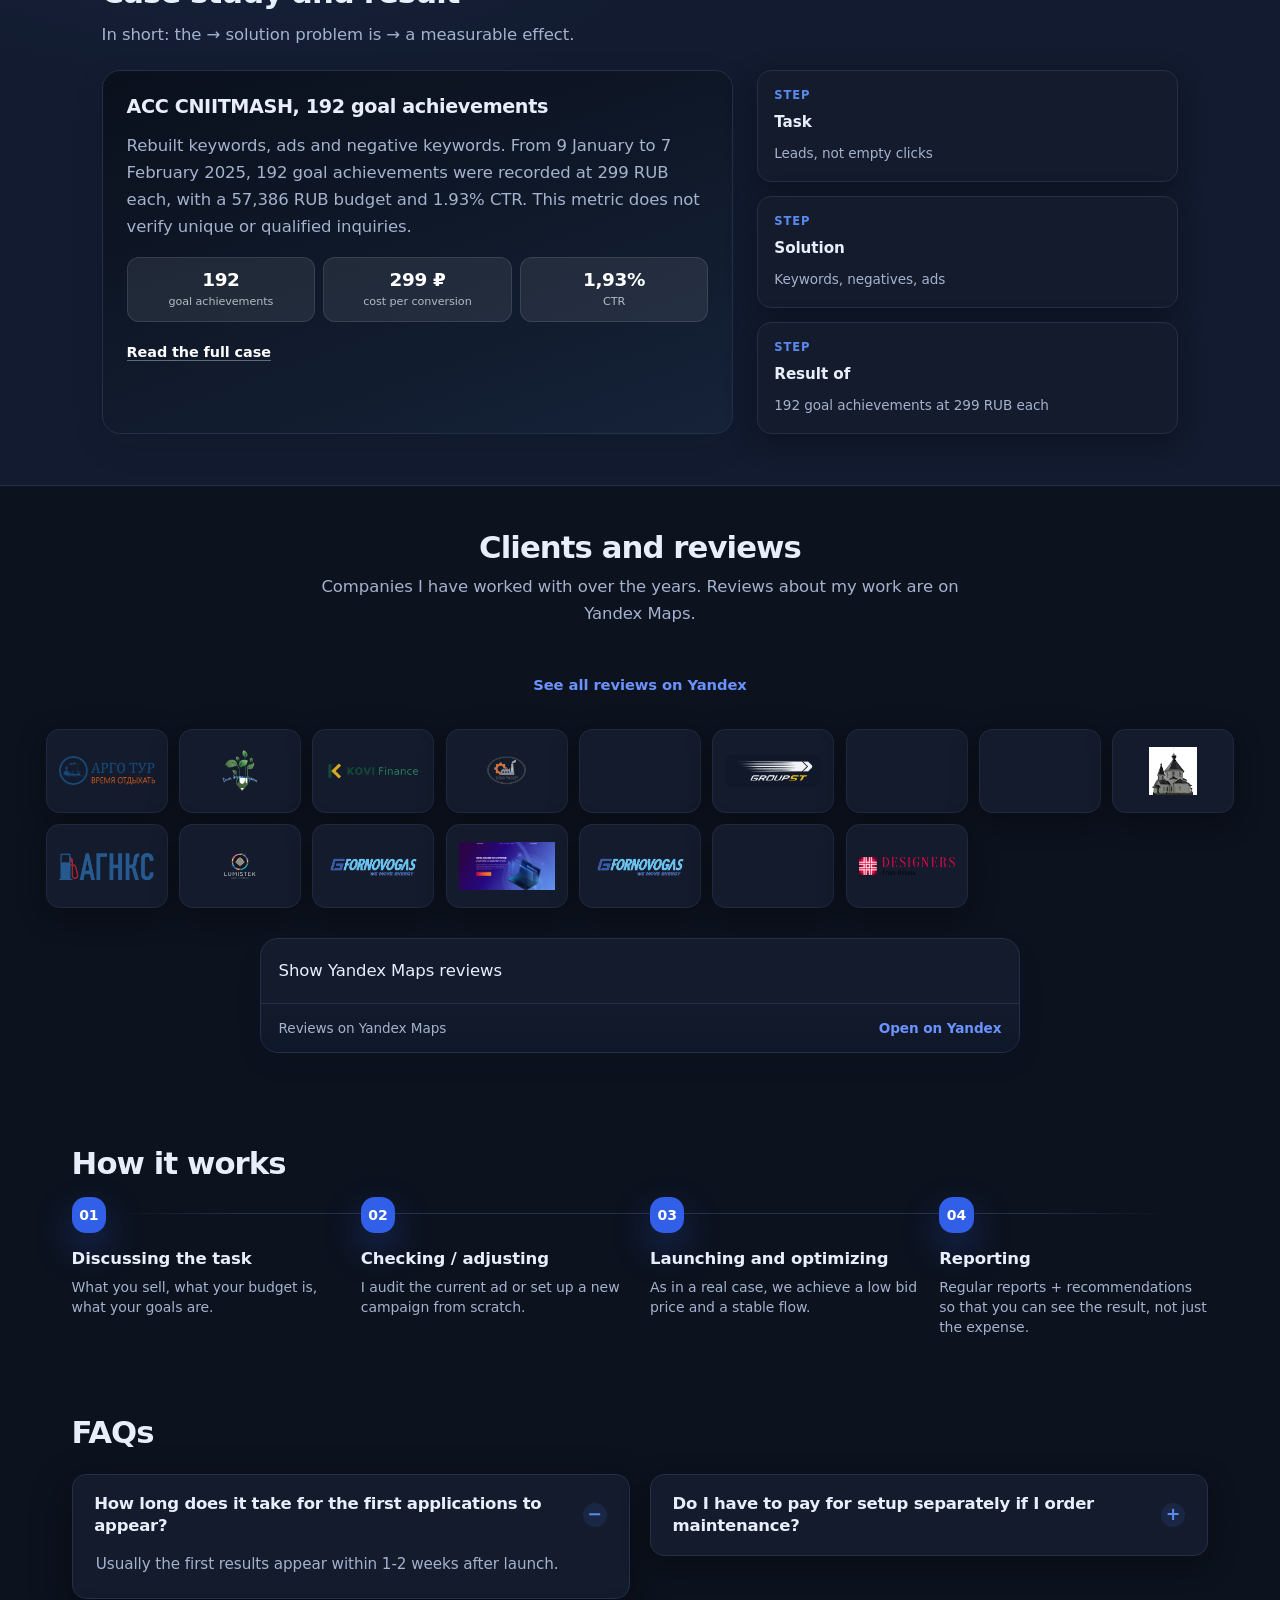
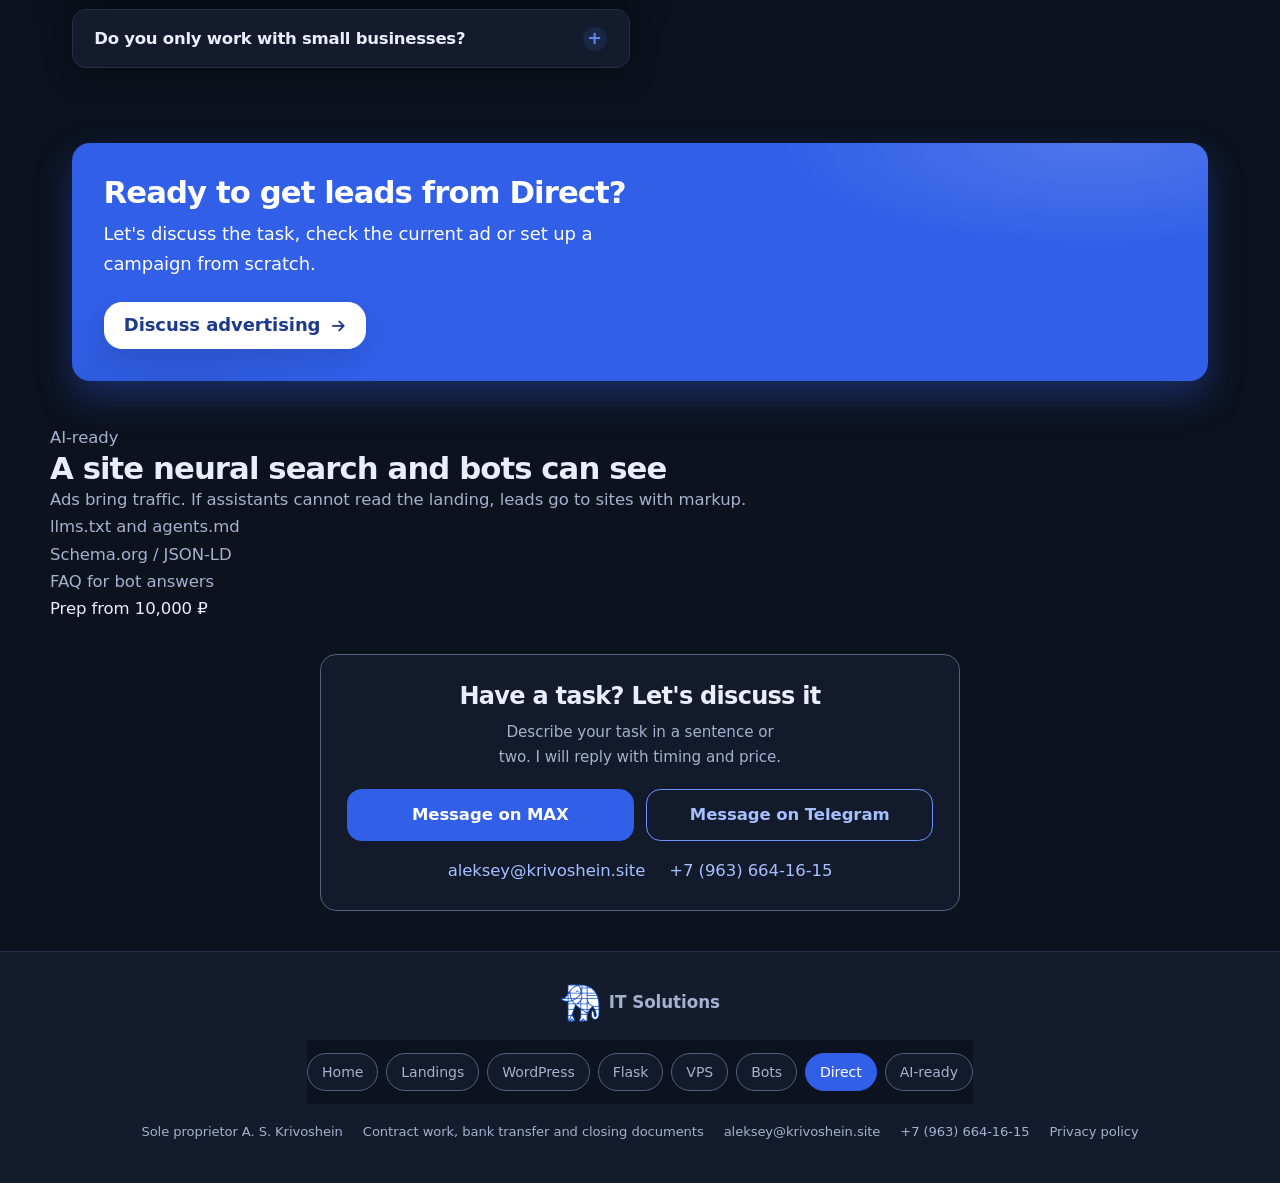
==== commit cb45e565: "style: even out headings and check rows, bump eco css and sw cache" ====
--- a/index.html
+++ b/index.html
@@ -308,7 +308,7 @@
 }
   </script>
   <link rel="stylesheet" href="assets/contact-talk.css?v=20261115">
-  <link rel="stylesheet" href="assets/krv-eco.css?v=20261115eco">
+  <link rel="stylesheet" href="assets/krv-eco.css?v=20261115eco2">
 </head>
 <body class="has-mobile-cta art-lb" data-product="direct">
   <a class="skip-link" href="#main">К содержанию</a>
--- a/assets/krv-eco.css
+++ b/assets/krv-eco.css
@@ -280,3 +280,7 @@
 @media (min-width: 900px) {
   html body.art-lb:not(#krvz) .krv-asym-grid.max-w-4xl { max-width: none !important; }
 }
+html body:not(#krvz):not(#krvy) div.flex:has(> svg.krv-i:first-child) { flex-direction: row !important; align-items: flex-start !important; }
+html body:not(#krvz):not(#krvy) div.flex > svg.krv-i:first-child { margin-top: .2em; }
+html body.art-lb:not(#krvz) main > .max-w-screen-xl > .text-center { margin-left: auto !important; margin-right: auto !important; }
+.krv-yandex-reviews__shell[hidden] { display: none !important; }
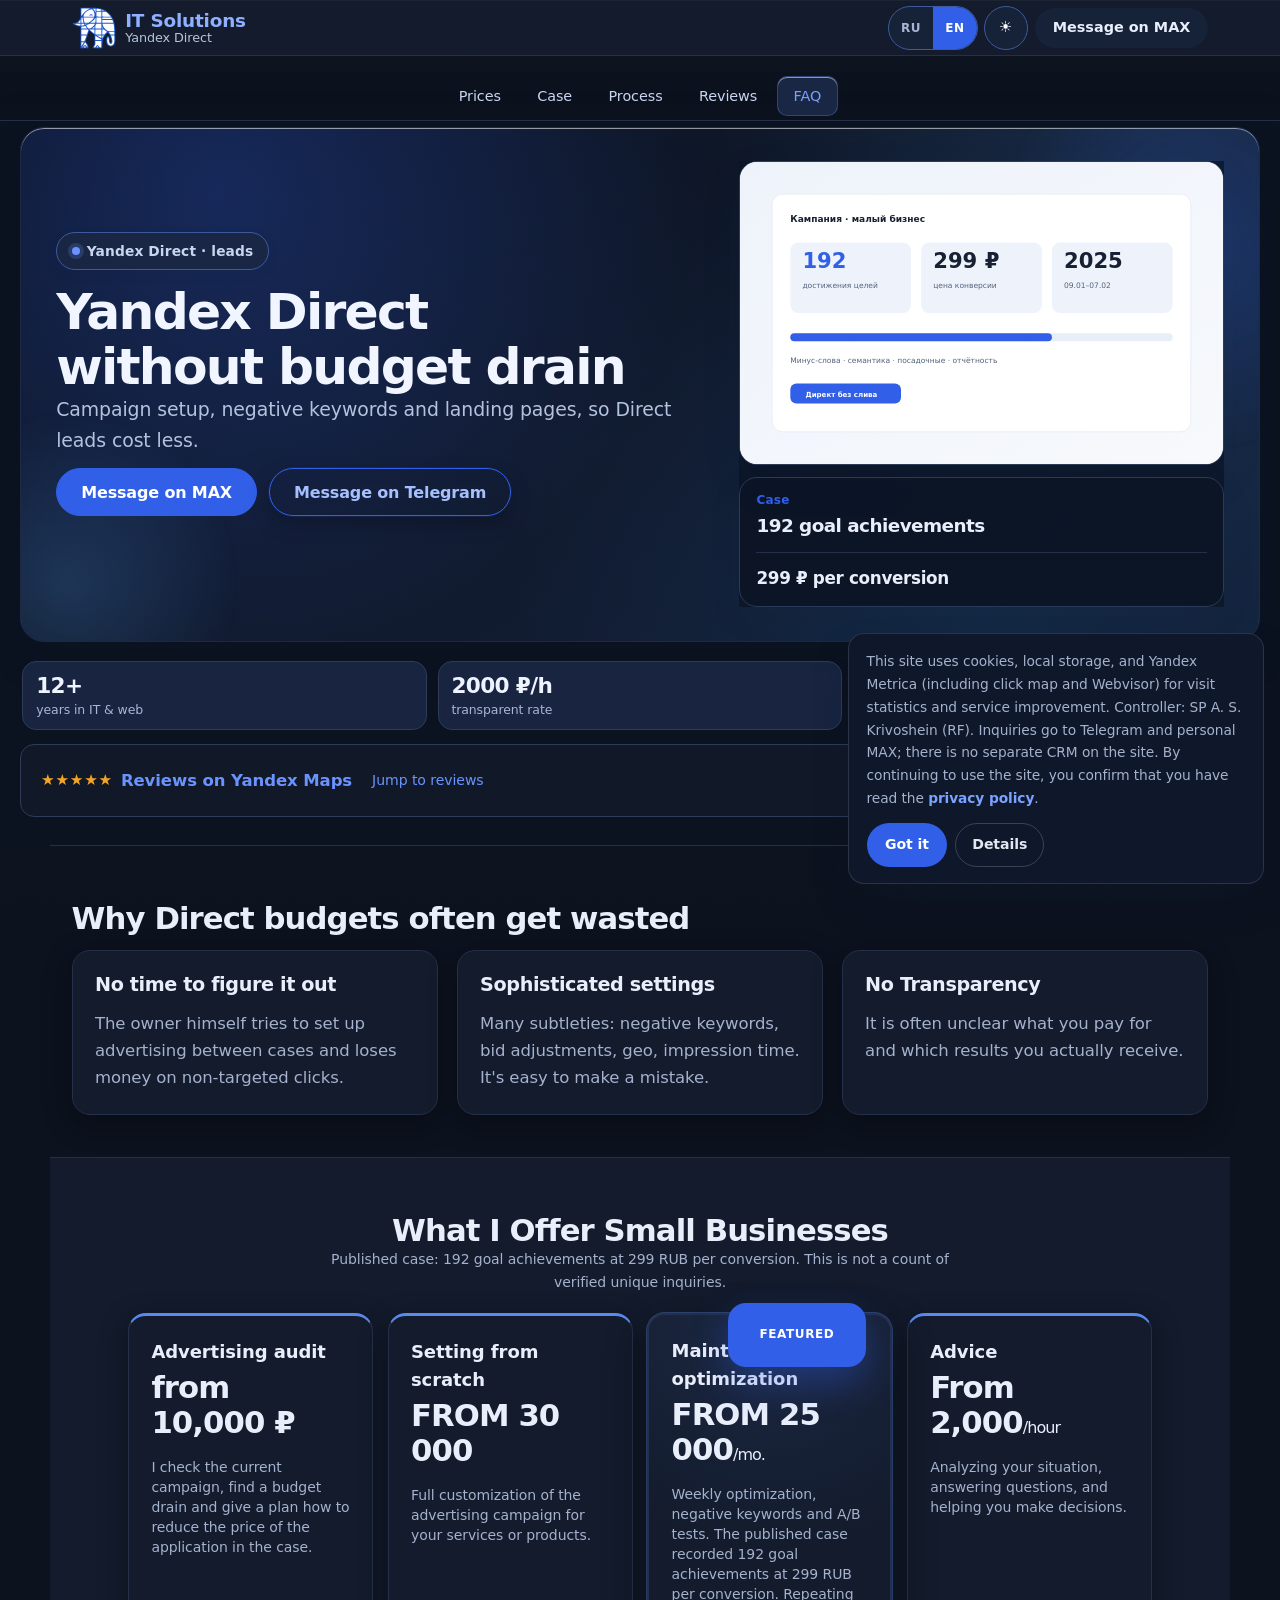
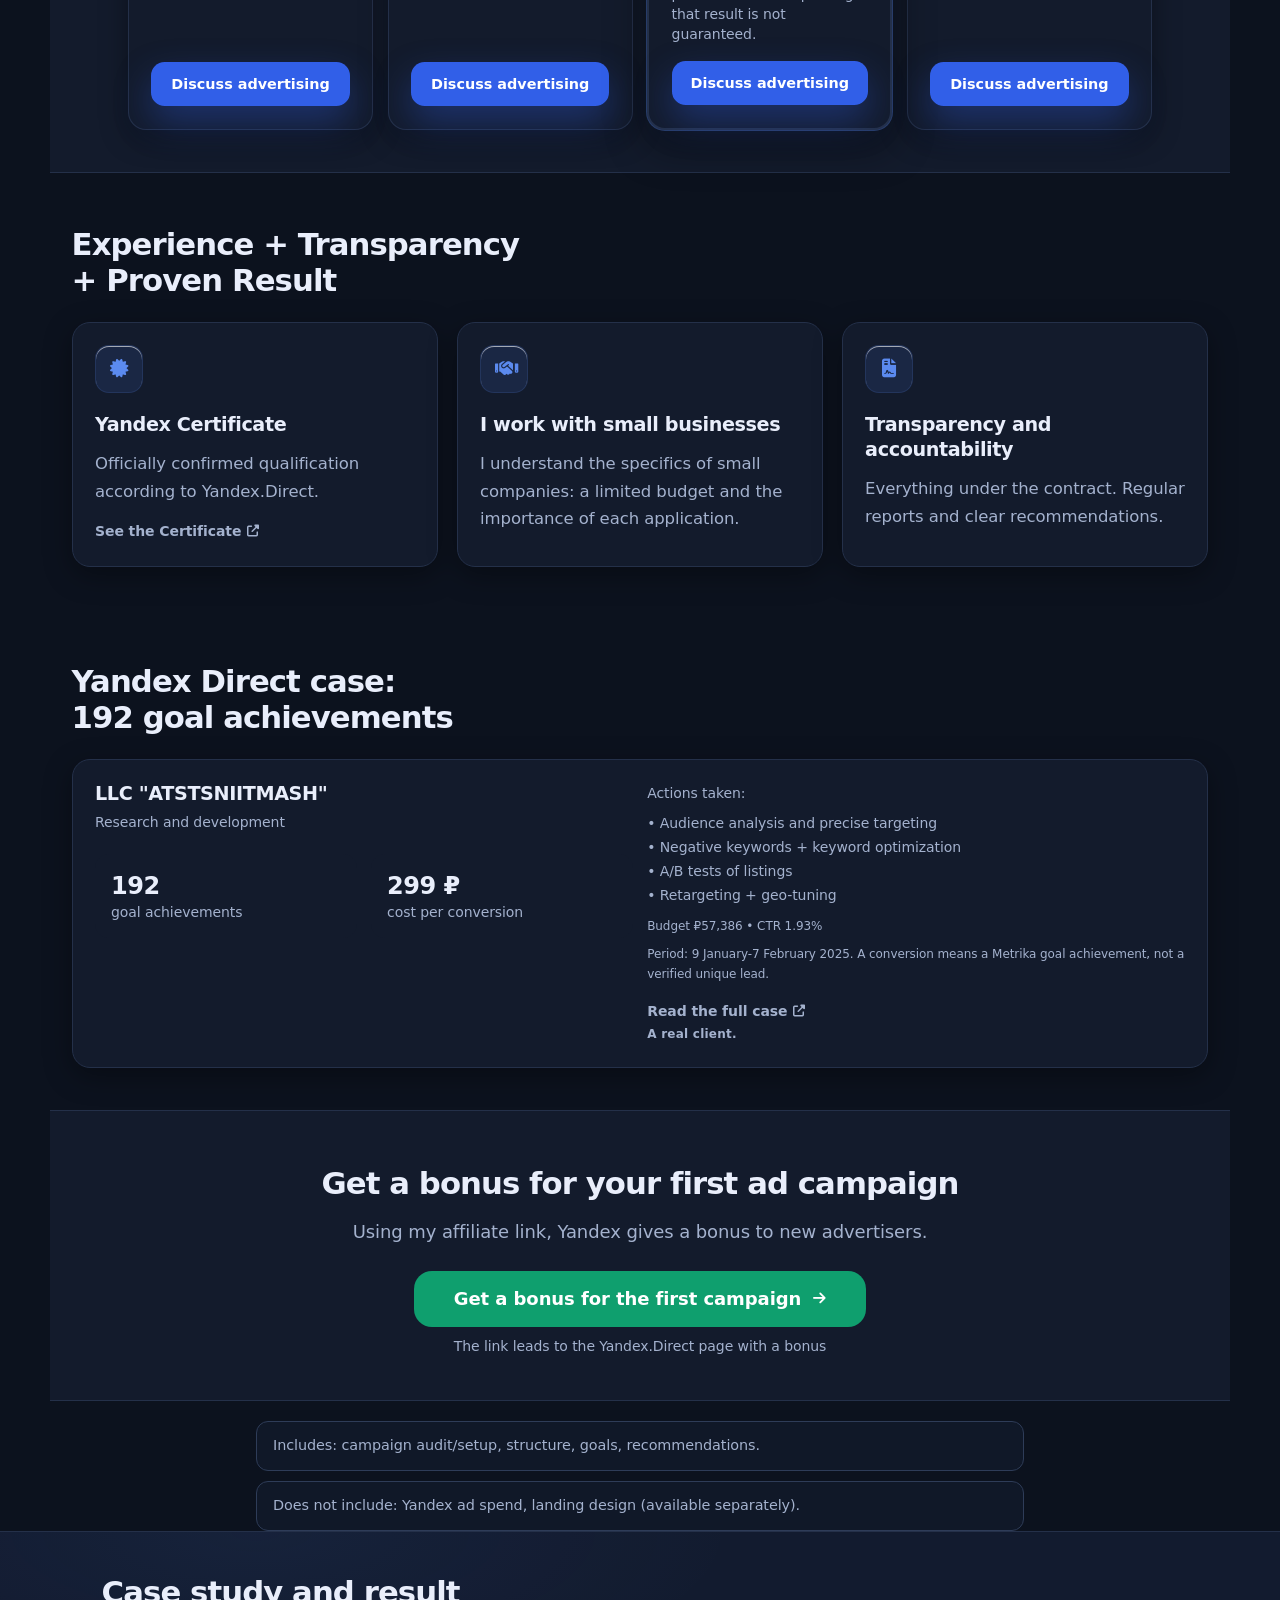
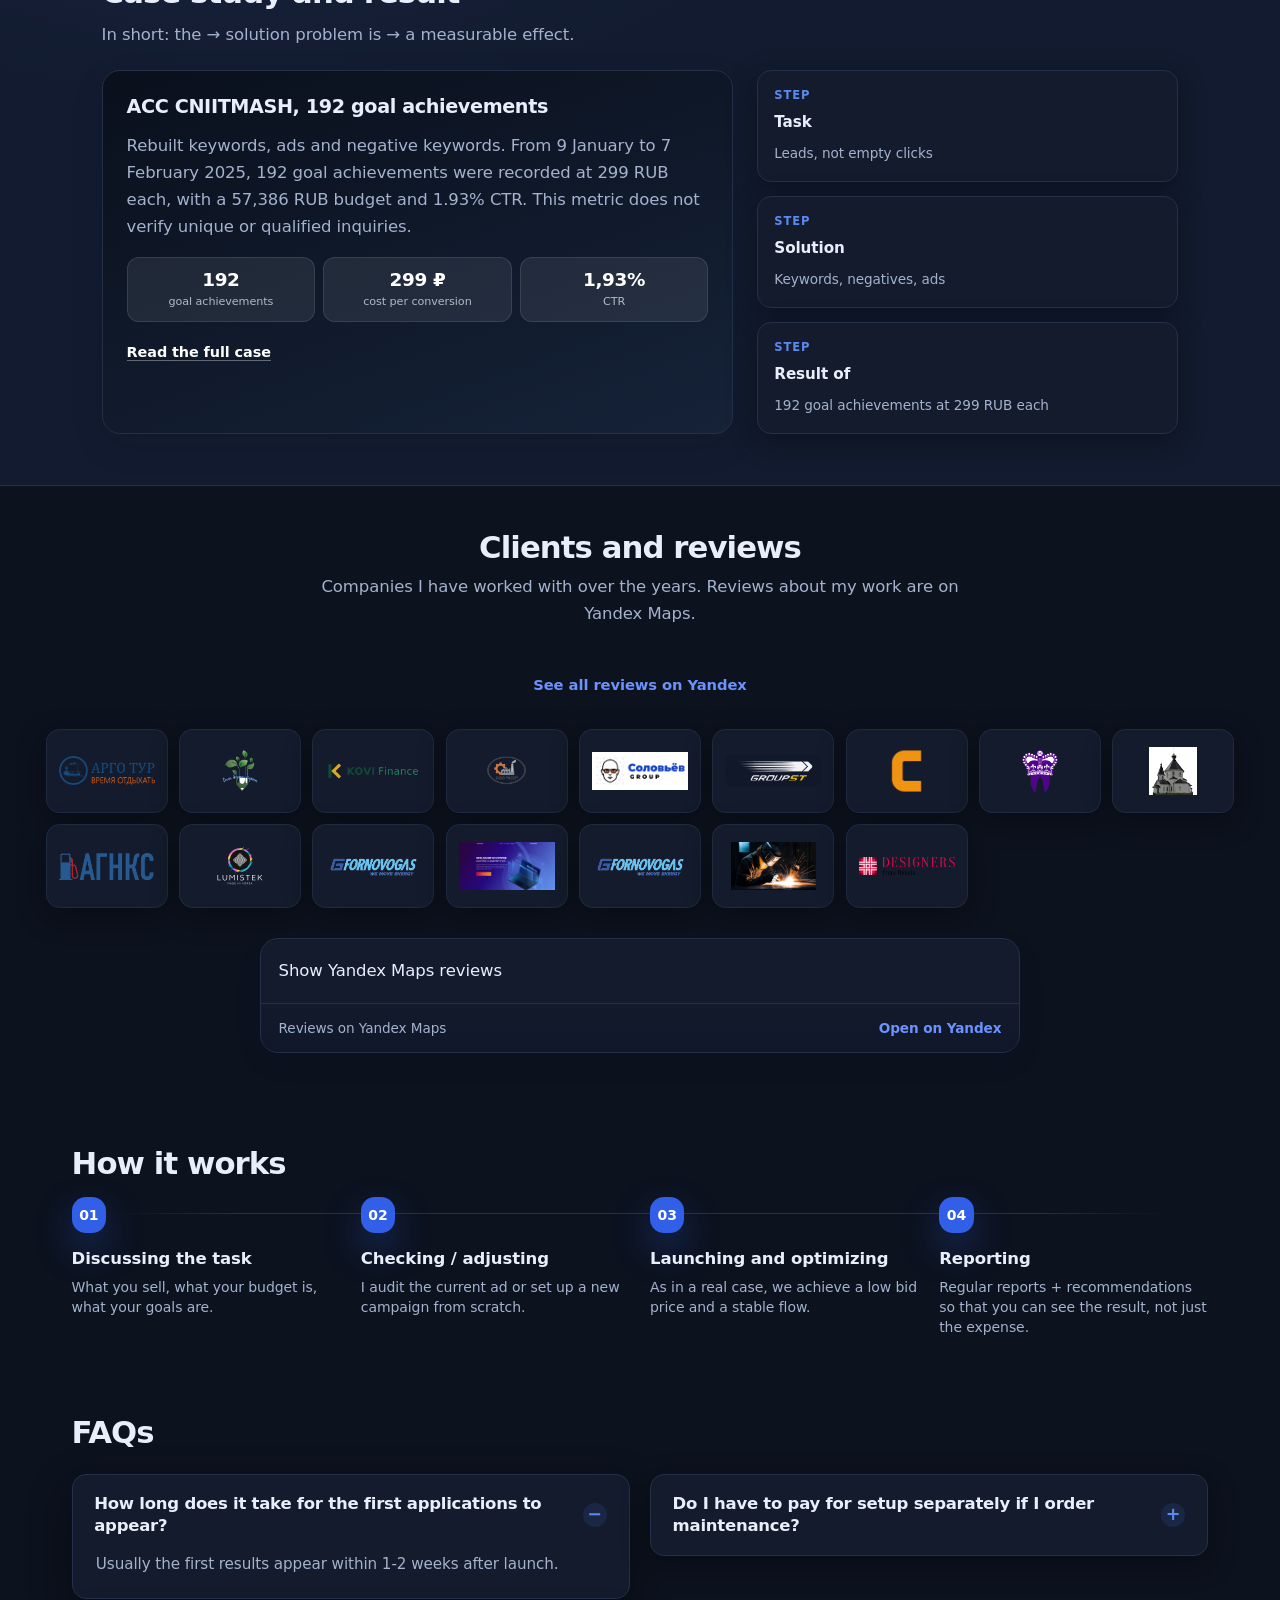
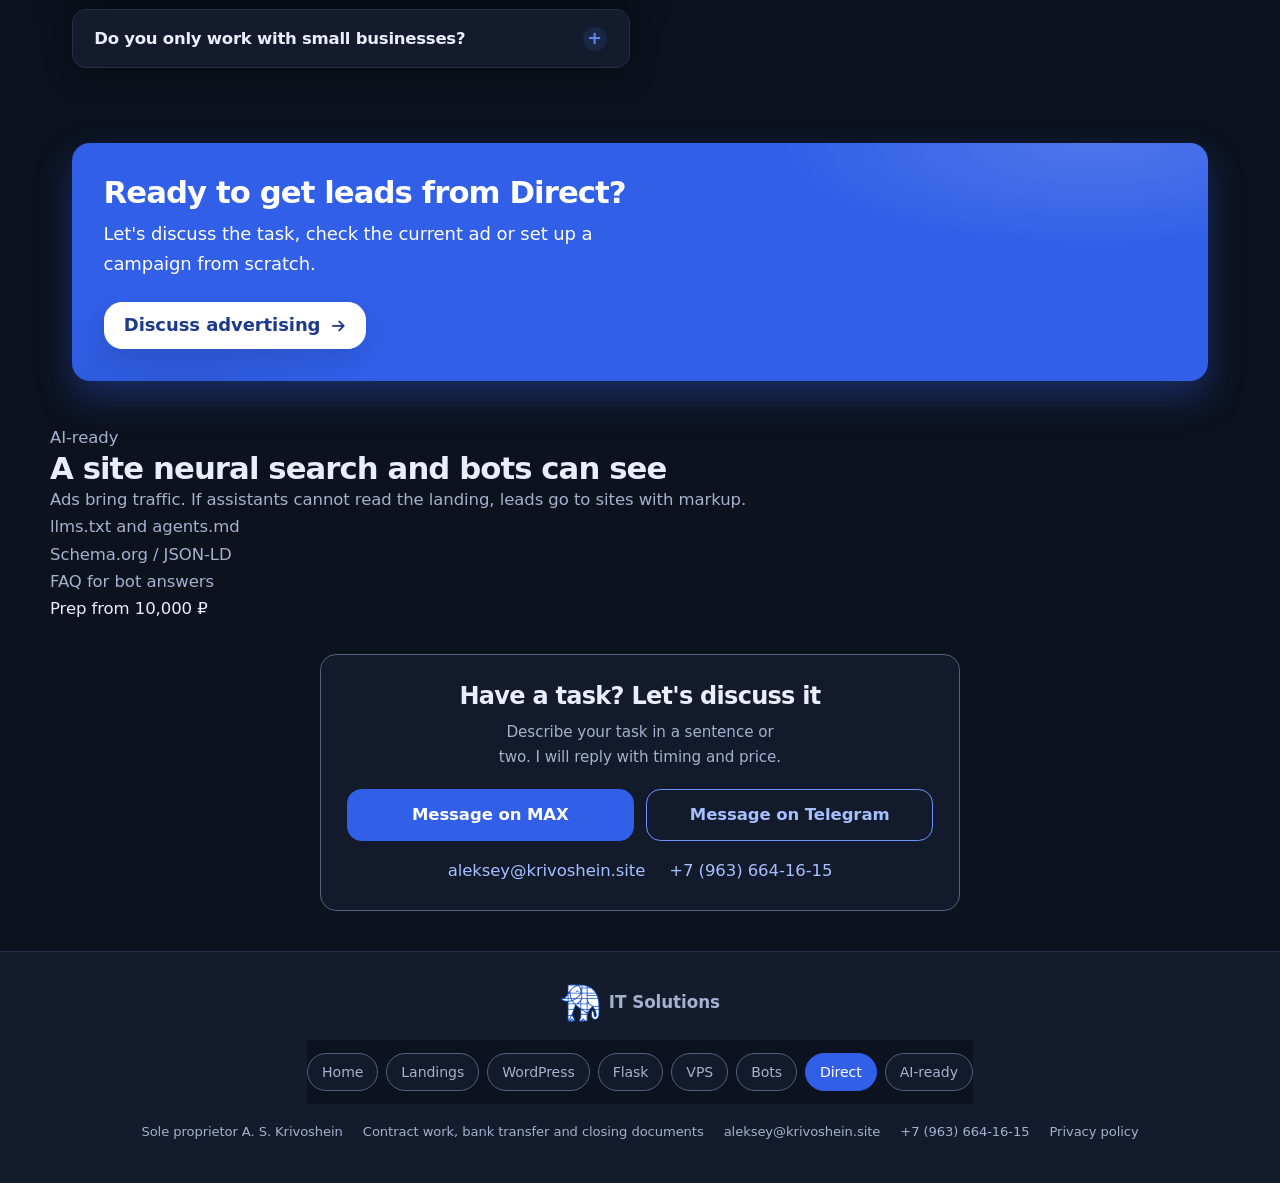
==== commit 400cb628: "fix: Amvera logo proportions, LUMISTEK size, retire stale service worker" ====
--- a/index.html
+++ b/index.html
@@ -308,7 +308,7 @@
 }
   </script>
   <link rel="stylesheet" href="assets/contact-talk.css?v=20261115">
-  <link rel="stylesheet" href="assets/krv-eco.css?v=20261115eco2">
+  <link rel="stylesheet" href="assets/krv-eco.css?v=20261115eco3">
 </head>
 <body class="has-mobile-cta art-lb" data-product="direct">
   <a class="skip-link" href="#main">К содержанию</a>
--- a/assets/krv-eco.css
+++ b/assets/krv-eco.css
@@ -284,3 +284,11 @@
 html body:not(#krvz):not(#krvy) div.flex > svg.krv-i:first-child { margin-top: .2em; }
 html body.art-lb:not(#krvz) main > .max-w-screen-xl > .text-center { margin-left: auto !important; margin-right: auto !important; }
 .krv-yandex-reviews__shell[hidden] { display: none !important; }
+/* Partner logos keep their proportions */
+#host > .flex > img[alt="Amvera"] { width: auto !important; height: 96px !important; max-width: 120px; object-fit: contain; flex: 0 0 auto; align-self: flex-start; }
+@media (min-width: 640px) {
+  #host > .flex { flex-direction: row !important; align-items: center !important; gap: 2rem !important; }
+  #host > .flex > img[alt="Amvera"] { align-self: center; }
+}
+@media (max-width: 639.98px) { #host > .flex > img[alt="Amvera"] { height: 72px !important; } }
+.krv-client img[alt="LUMISTEK"] { transform: scale(1.45); transform-origin: center; }
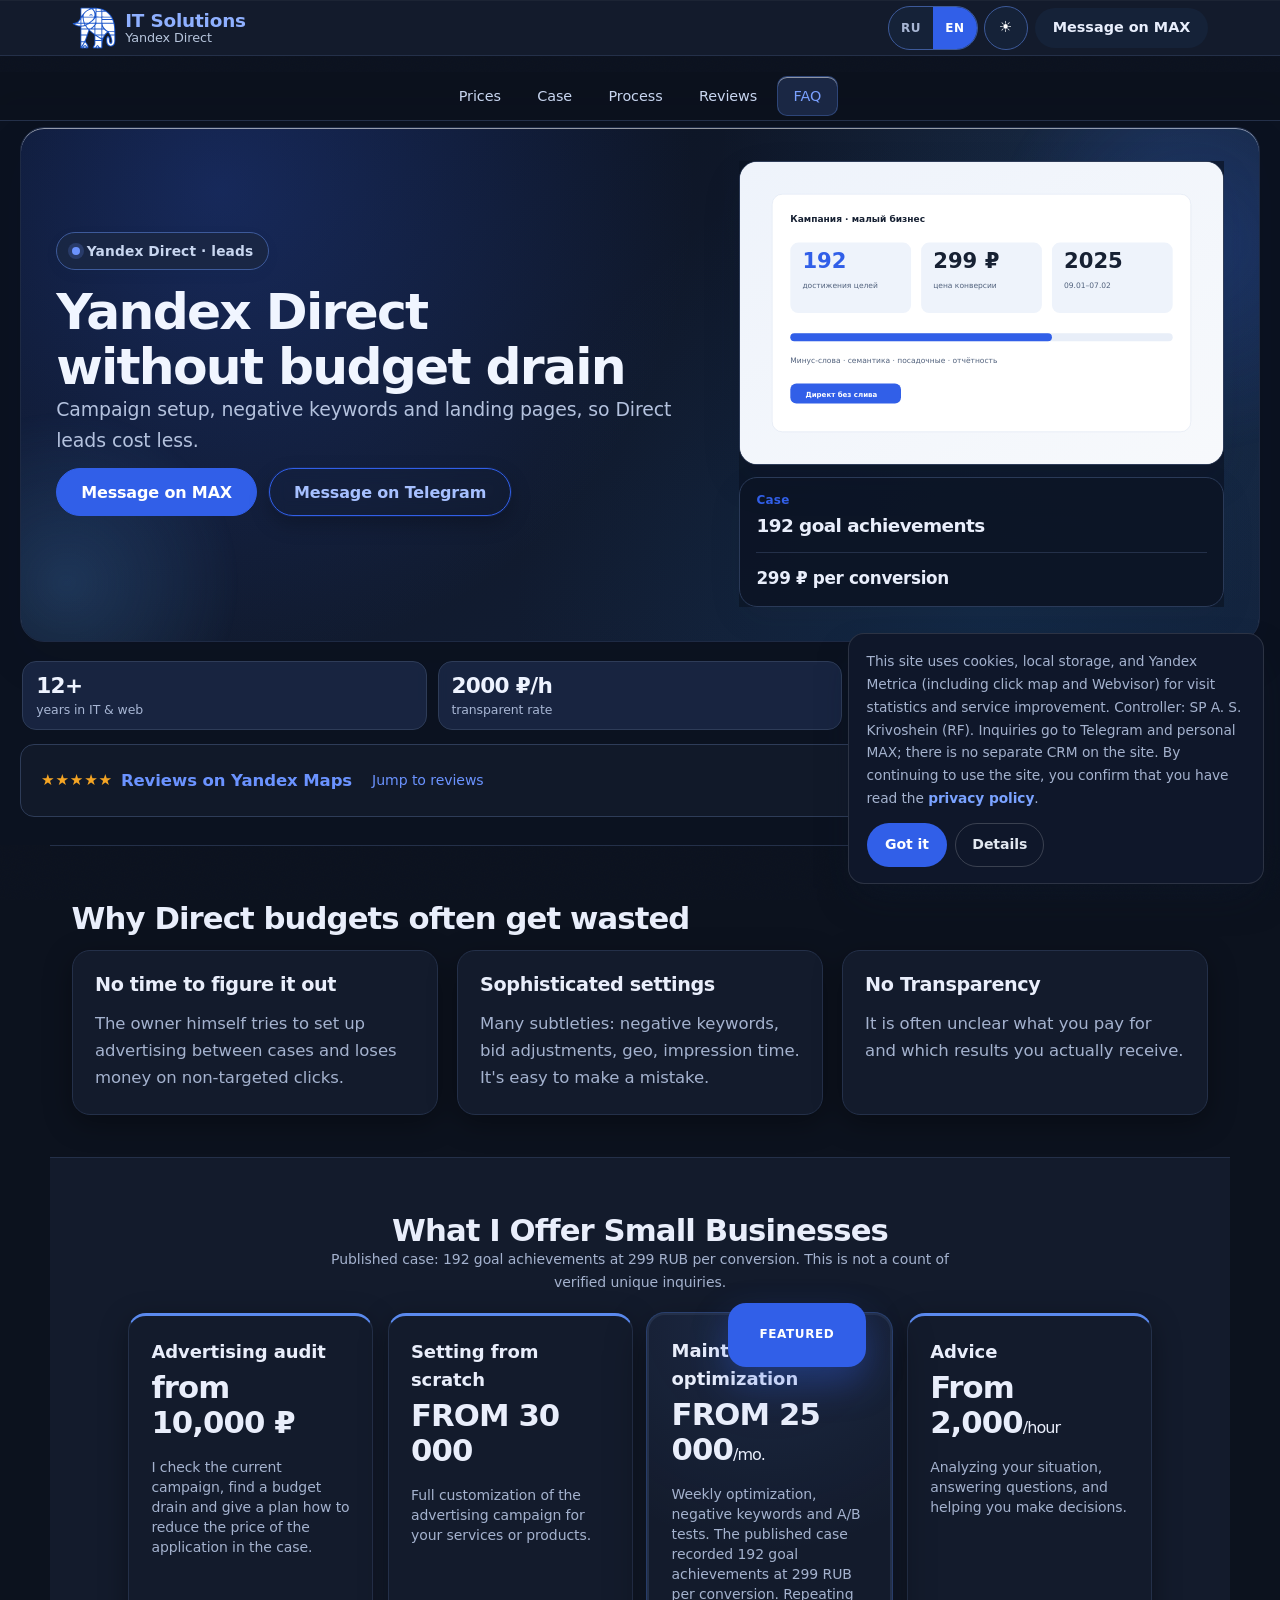
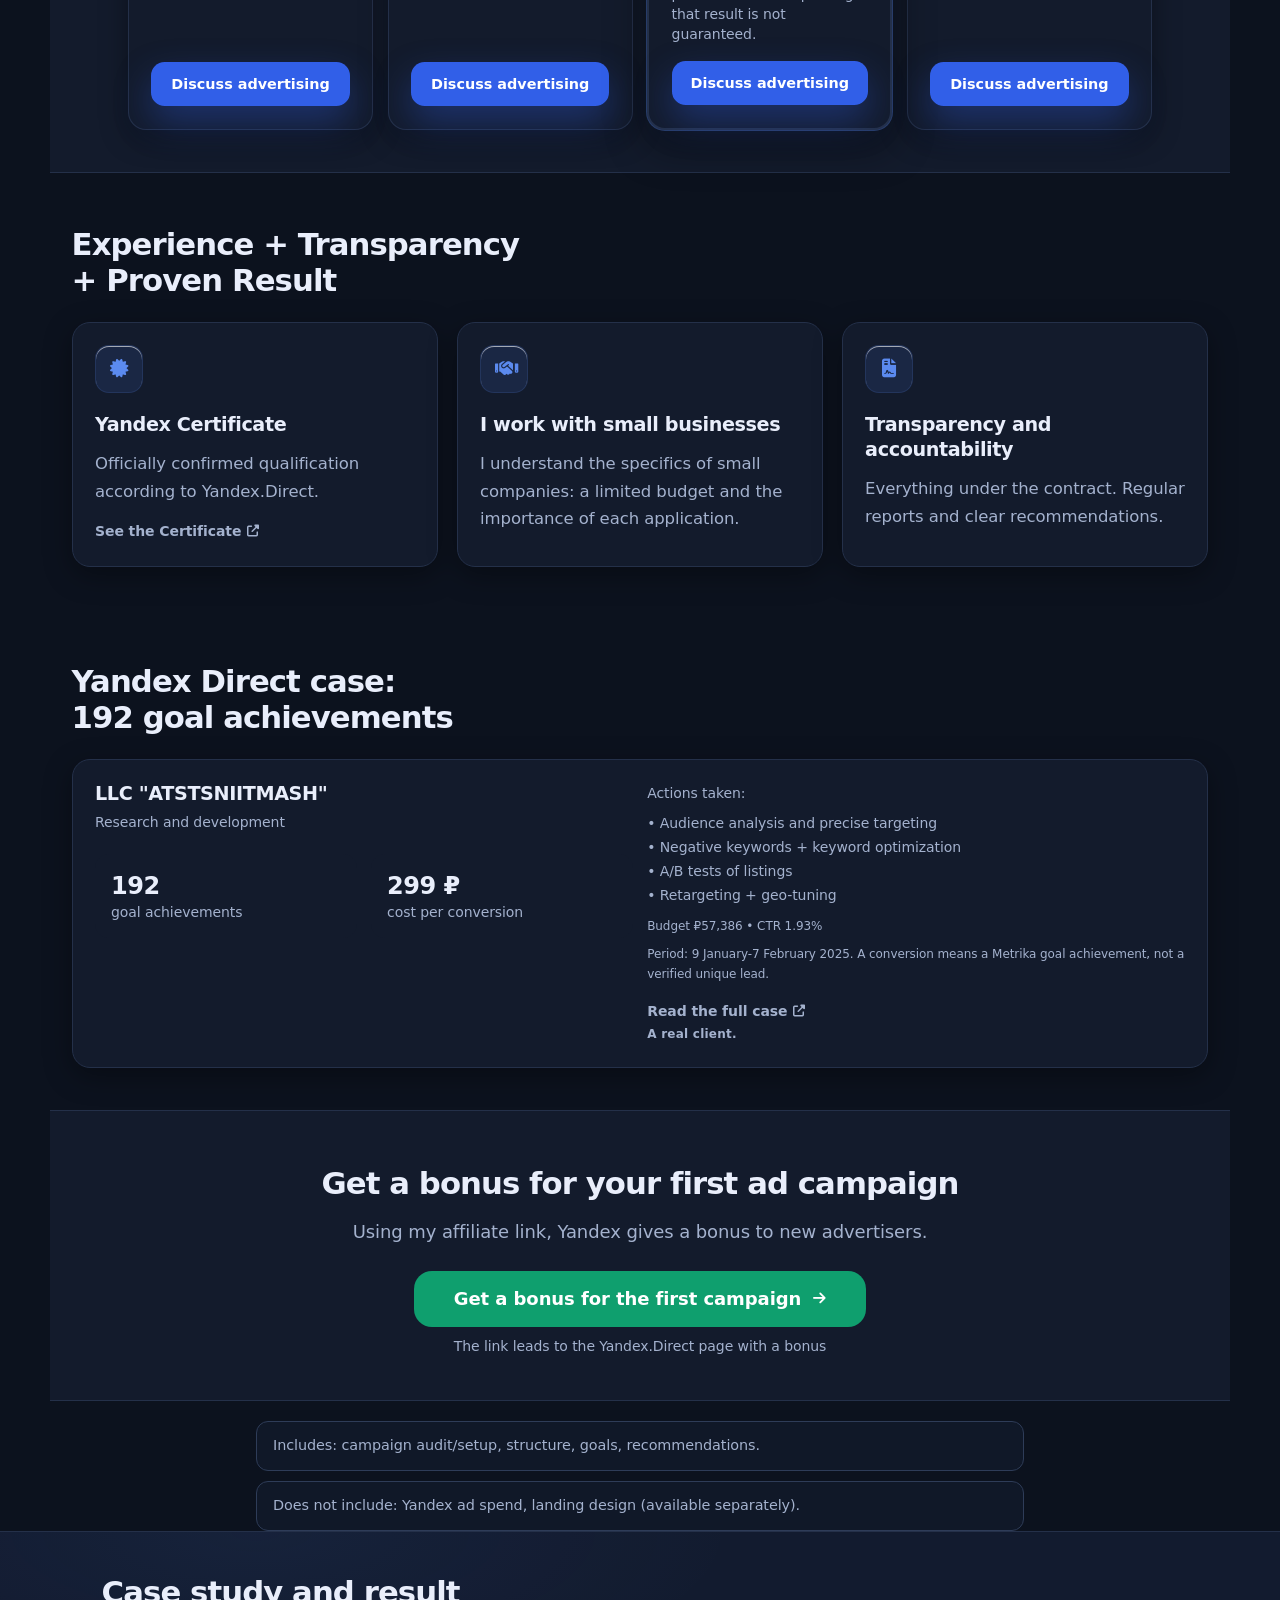
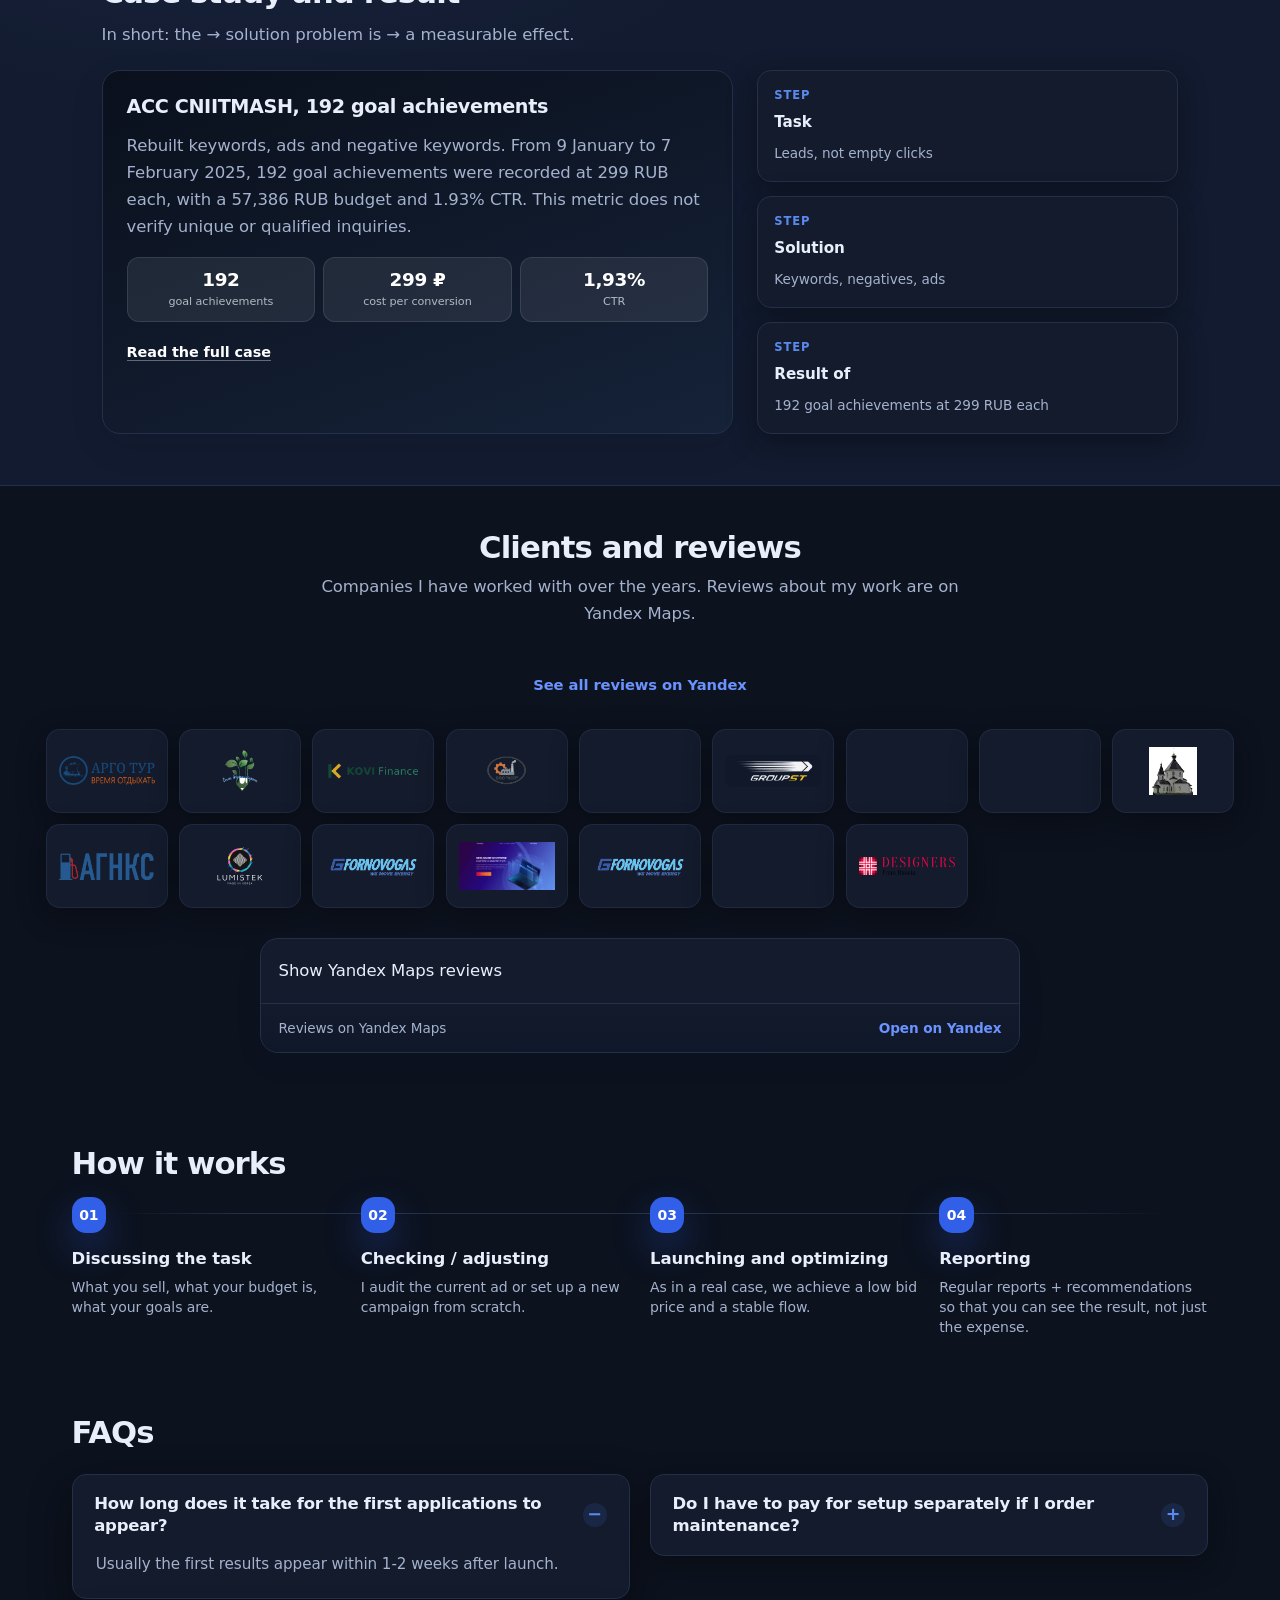
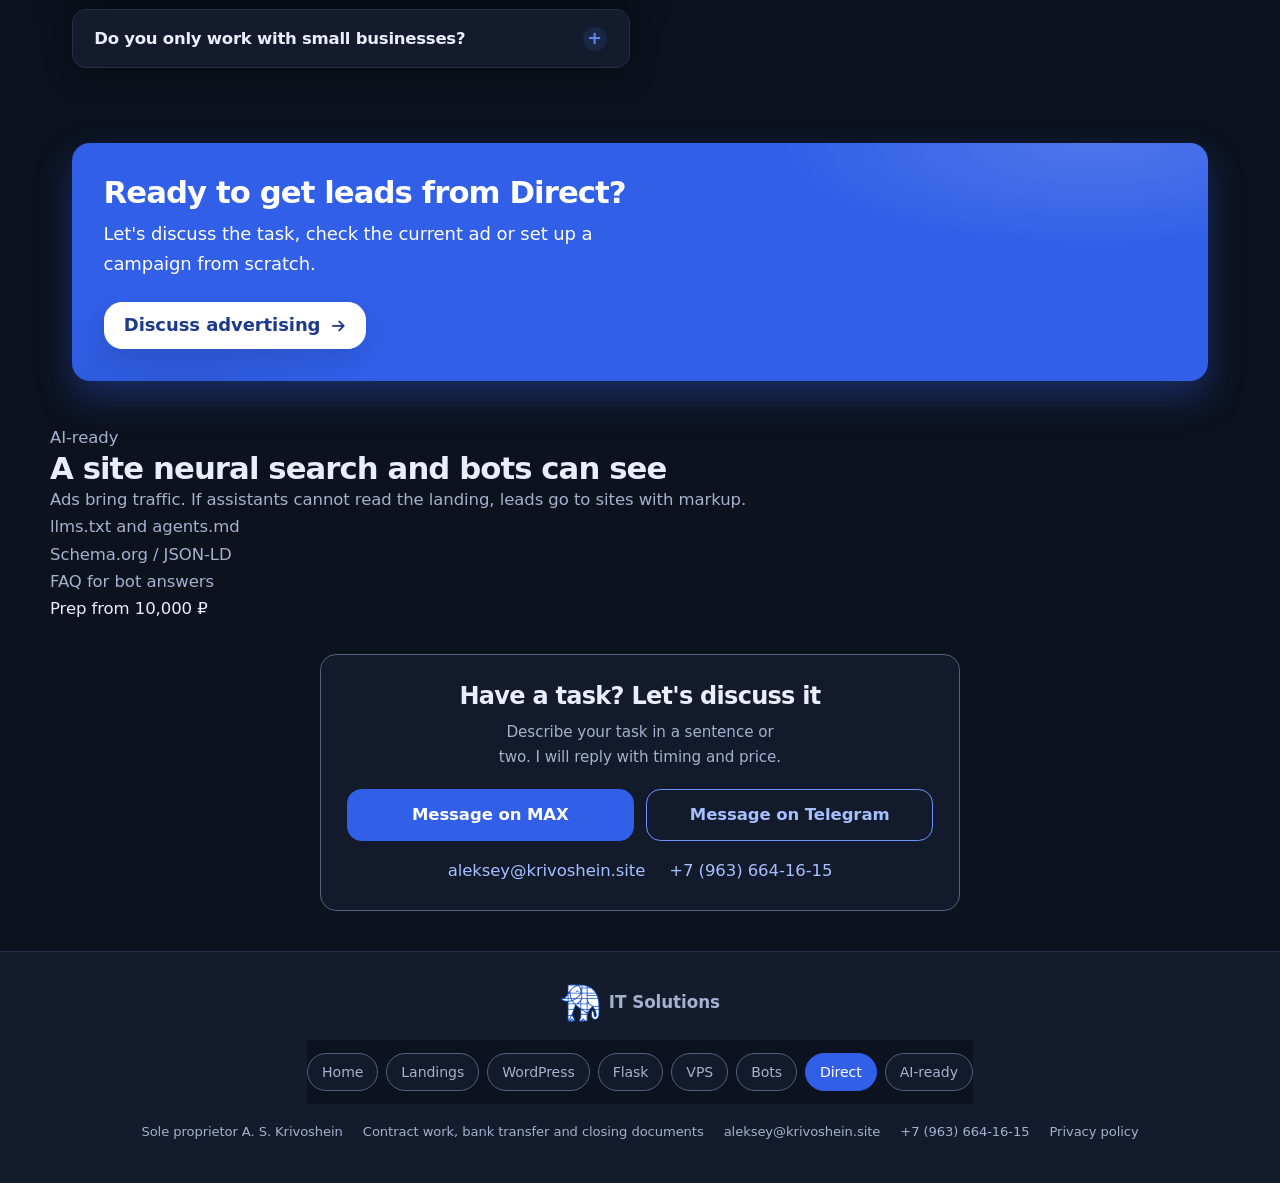
==== commit 9441b685: "fix: Amvera block layout, larger logo aligned with text" ====
--- a/index.html
+++ b/index.html
@@ -308,7 +308,7 @@
 }
   </script>
   <link rel="stylesheet" href="assets/contact-talk.css?v=20261115">
-  <link rel="stylesheet" href="assets/krv-eco.css?v=20261115eco3">
+  <link rel="stylesheet" href="assets/krv-eco.css?v=20261115eco4">
 </head>
 <body class="has-mobile-cta art-lb" data-product="direct">
   <a class="skip-link" href="#main">К содержанию</a>
--- a/assets/krv-eco.css
+++ b/assets/krv-eco.css
@@ -285,10 +285,12 @@
 html body.art-lb:not(#krvz) main > .max-w-screen-xl > .text-center { margin-left: auto !important; margin-right: auto !important; }
 .krv-yandex-reviews__shell[hidden] { display: none !important; }
 /* Partner logos keep their proportions */
-#host > .flex > img[alt="Amvera"] { width: auto !important; height: 96px !important; max-width: 120px; object-fit: contain; flex: 0 0 auto; align-self: flex-start; }
+#host > .flex { display: flex !important; flex-direction: column !important; align-items: flex-start !important; gap: 20px !important; }
+#host > .flex > img[alt="Amvera"] { display: block; width: auto !important; height: 88px !important; max-width: none !important; object-fit: contain; flex: 0 0 auto; margin: 0 !important; }
+#host > .flex > .max-w-xl { min-width: 0; }
 @media (min-width: 640px) {
-  #host > .flex { flex-direction: row !important; align-items: center !important; gap: 2rem !important; }
-  #host > .flex > img[alt="Amvera"] { align-self: center; }
-}
-@media (max-width: 639.98px) { #host > .flex > img[alt="Amvera"] { height: 72px !important; } }
+  #host > .flex { flex-direction: row !important; align-items: center !important; gap: 36px !important; }
+  #host > .flex > img[alt="Amvera"] { height: 112px !important; }
+}
+@media (min-width: 1024px) { #host > .flex > img[alt="Amvera"] { height: 132px !important; } }
 .krv-client img[alt="LUMISTEK"] { transform: scale(1.45); transform-origin: center; }
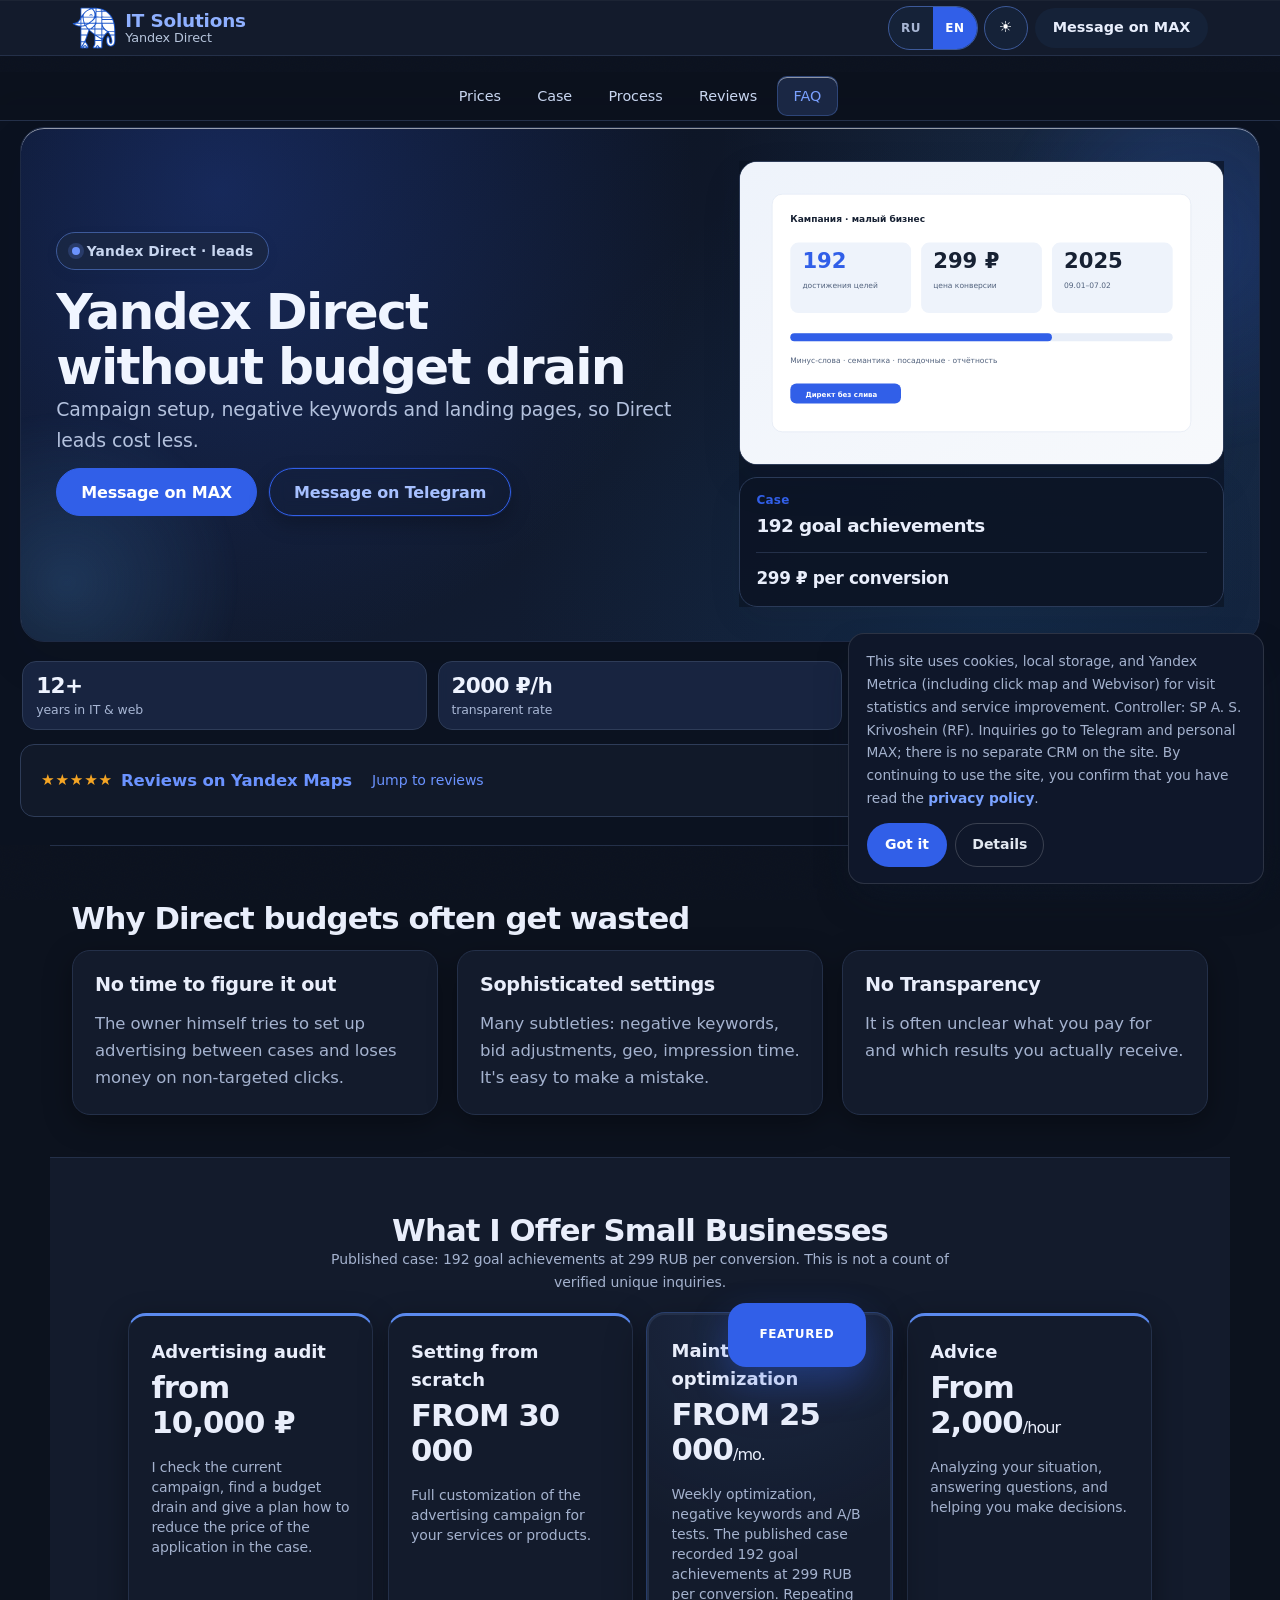
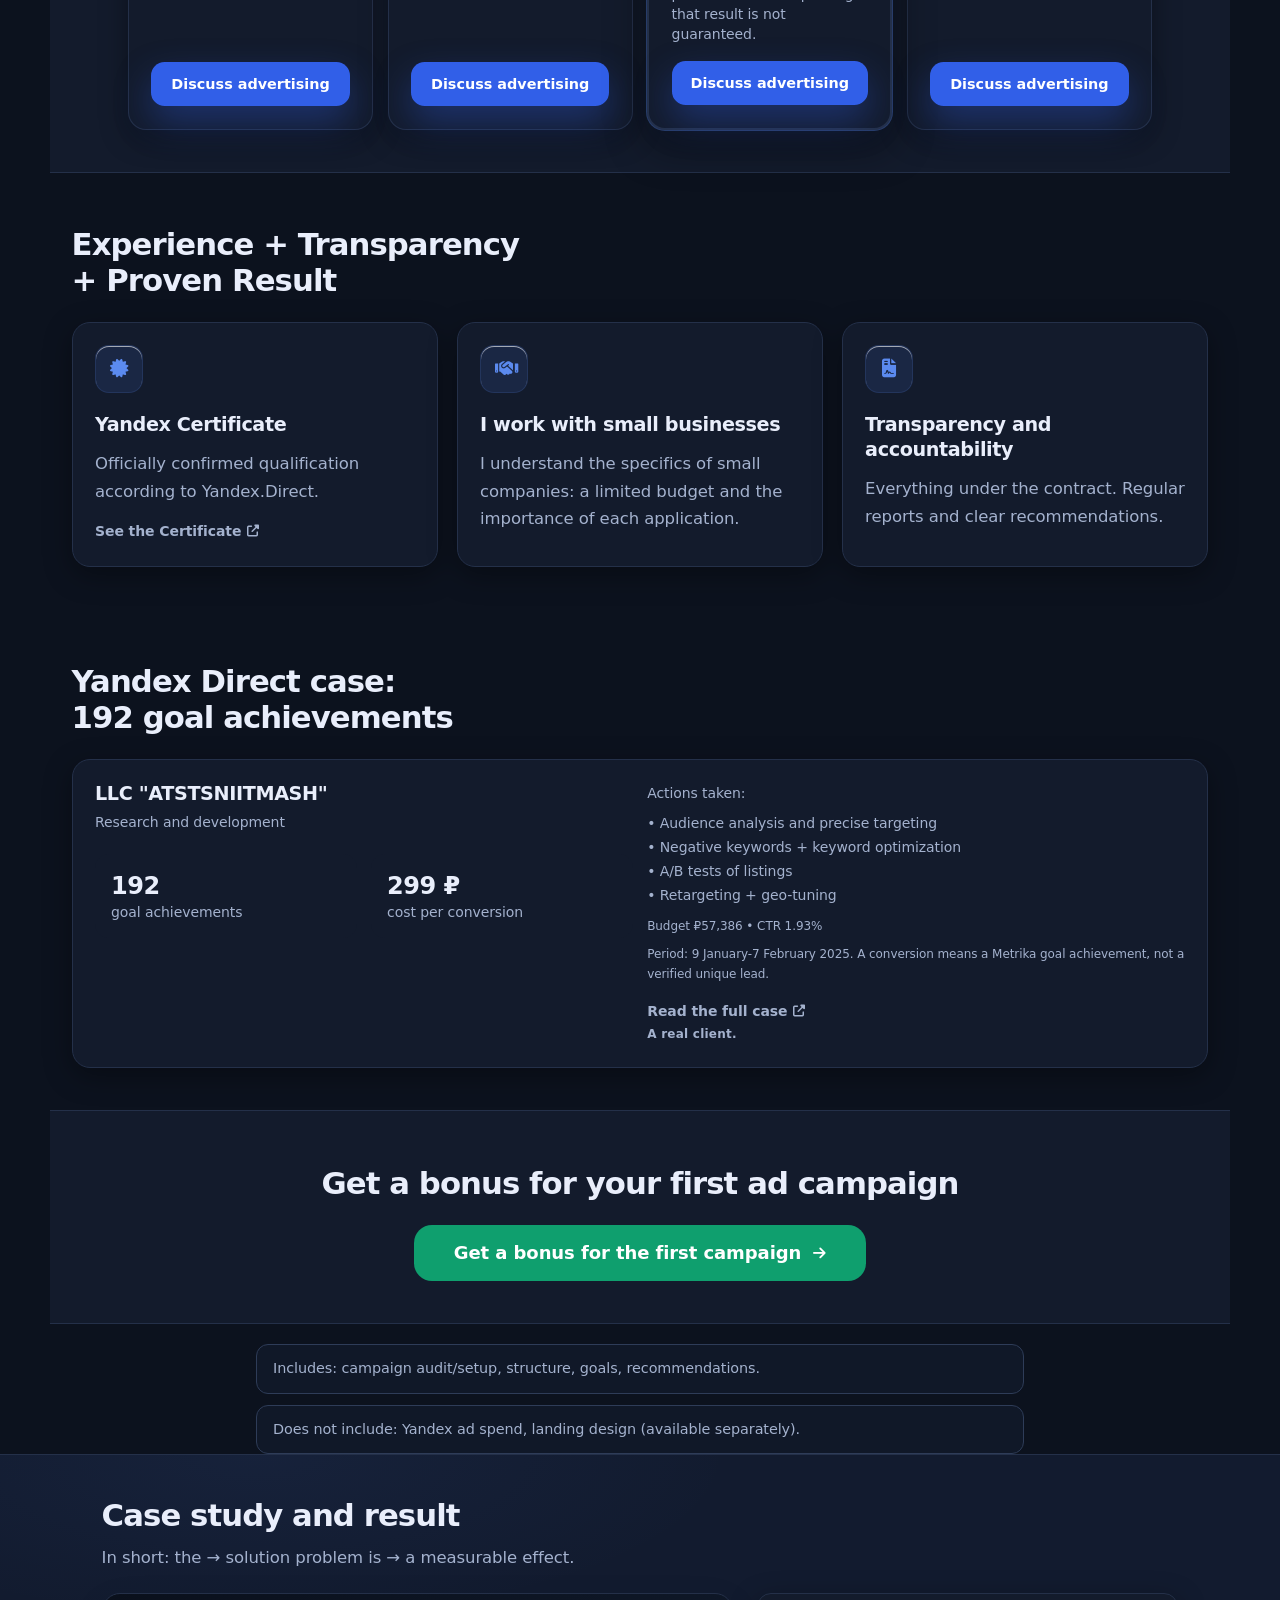
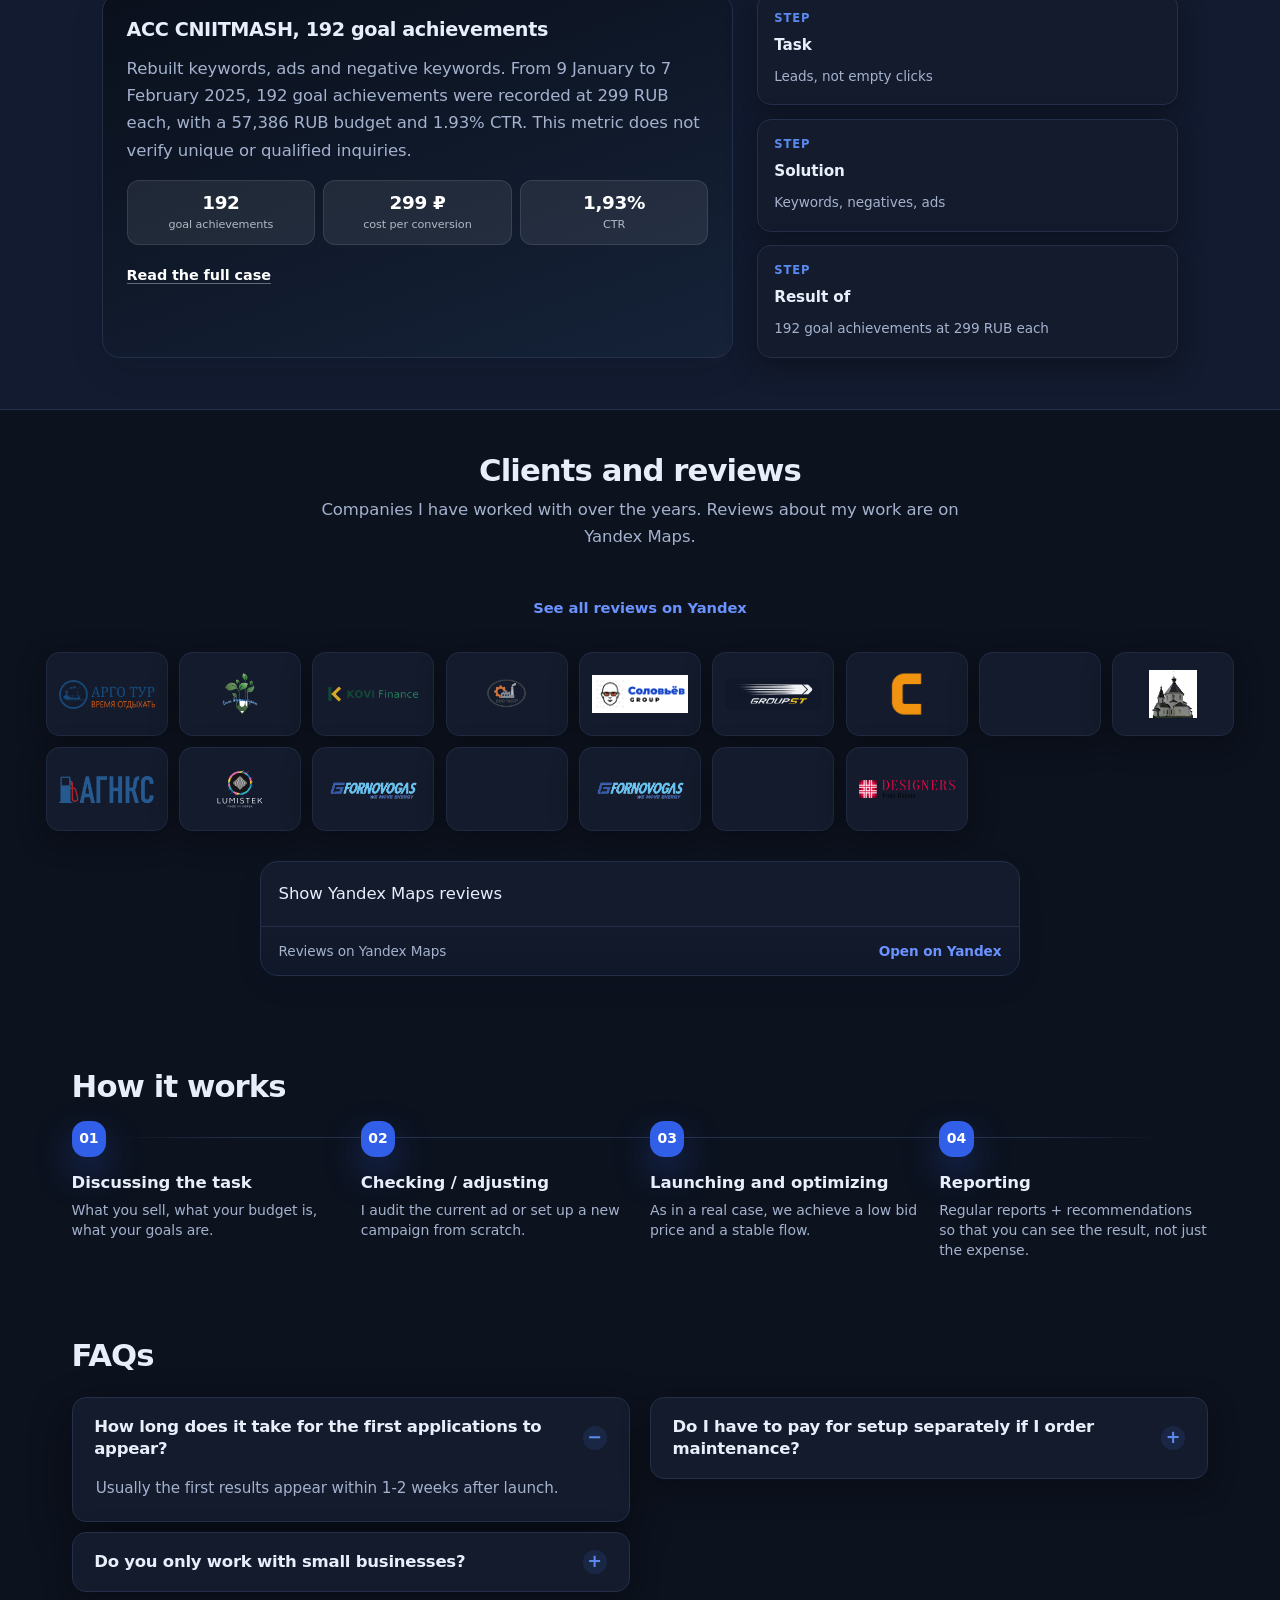
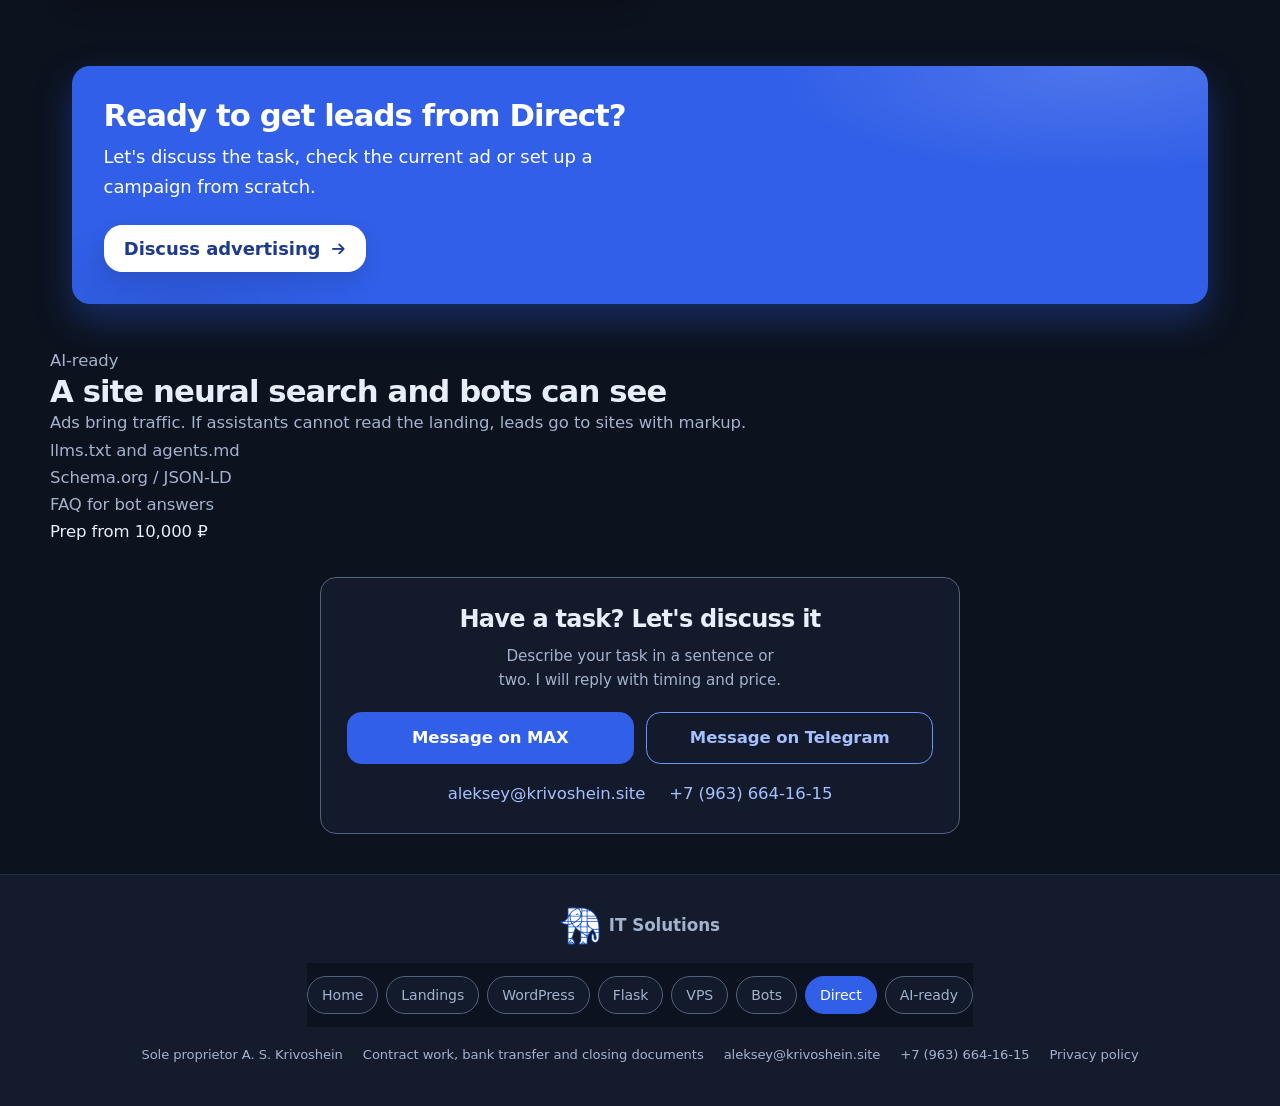
==== commit 27d4dac1: "content: remove partner link captions" ====
--- a/index.html
+++ b/index.html
@@ -565,14 +565,12 @@
   <div class="max-w-screen-xl mx-auto px-5 py-8 md:py-10 lg:py-12 bg-white border-y border-slate-200">
     <div class="max-w-2xl mx-auto text-center">
       <h2 class="font-display text-3xl tracking-tight font-semibold mt-3">Получите бонус на первую рекламную кампанию</h2>
-      <p class="mt-4 text-lg text-slate-600">По моей партнёрской ссылке Яндекс даёт бонус новым рекламодателям.</p>
       
       <a href="https://ya.cc/8m2qtL" target="_blank"
          class="mt-6 inline-flex items-center justify-center gap-x-3 bg-emerald-600 hover:bg-emerald-700 transition-all text-white font-semibold px-10 min-h-14 py-3.5 rounded-3xl text-lg">
         Получить бонус на первую кампанию
         <i class="fa-solid fa-arrow-right"></i>
       </a>
-      <p class="mt-3 text-sm text-slate-500">Ссылка ведёт на страницу Яндекс.Директ с бонусом</p>
     </div>
   </div>
 
